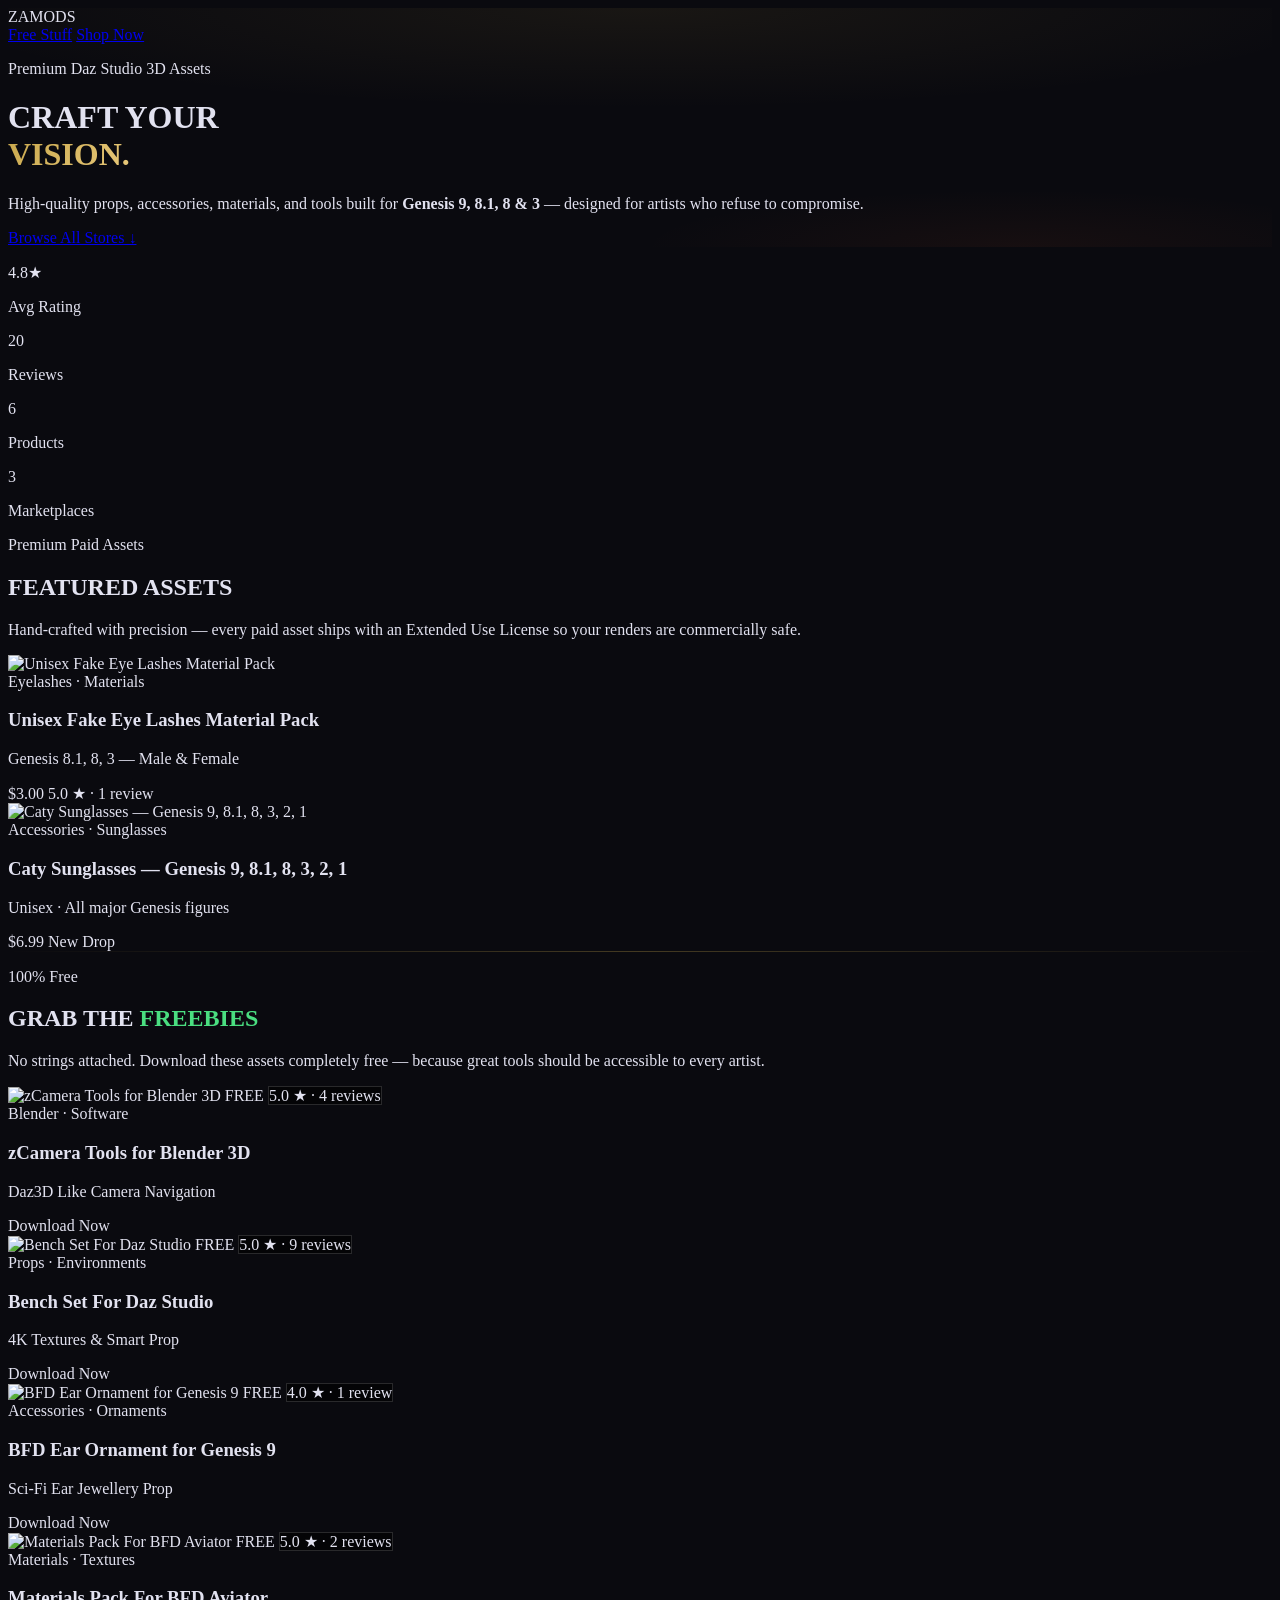
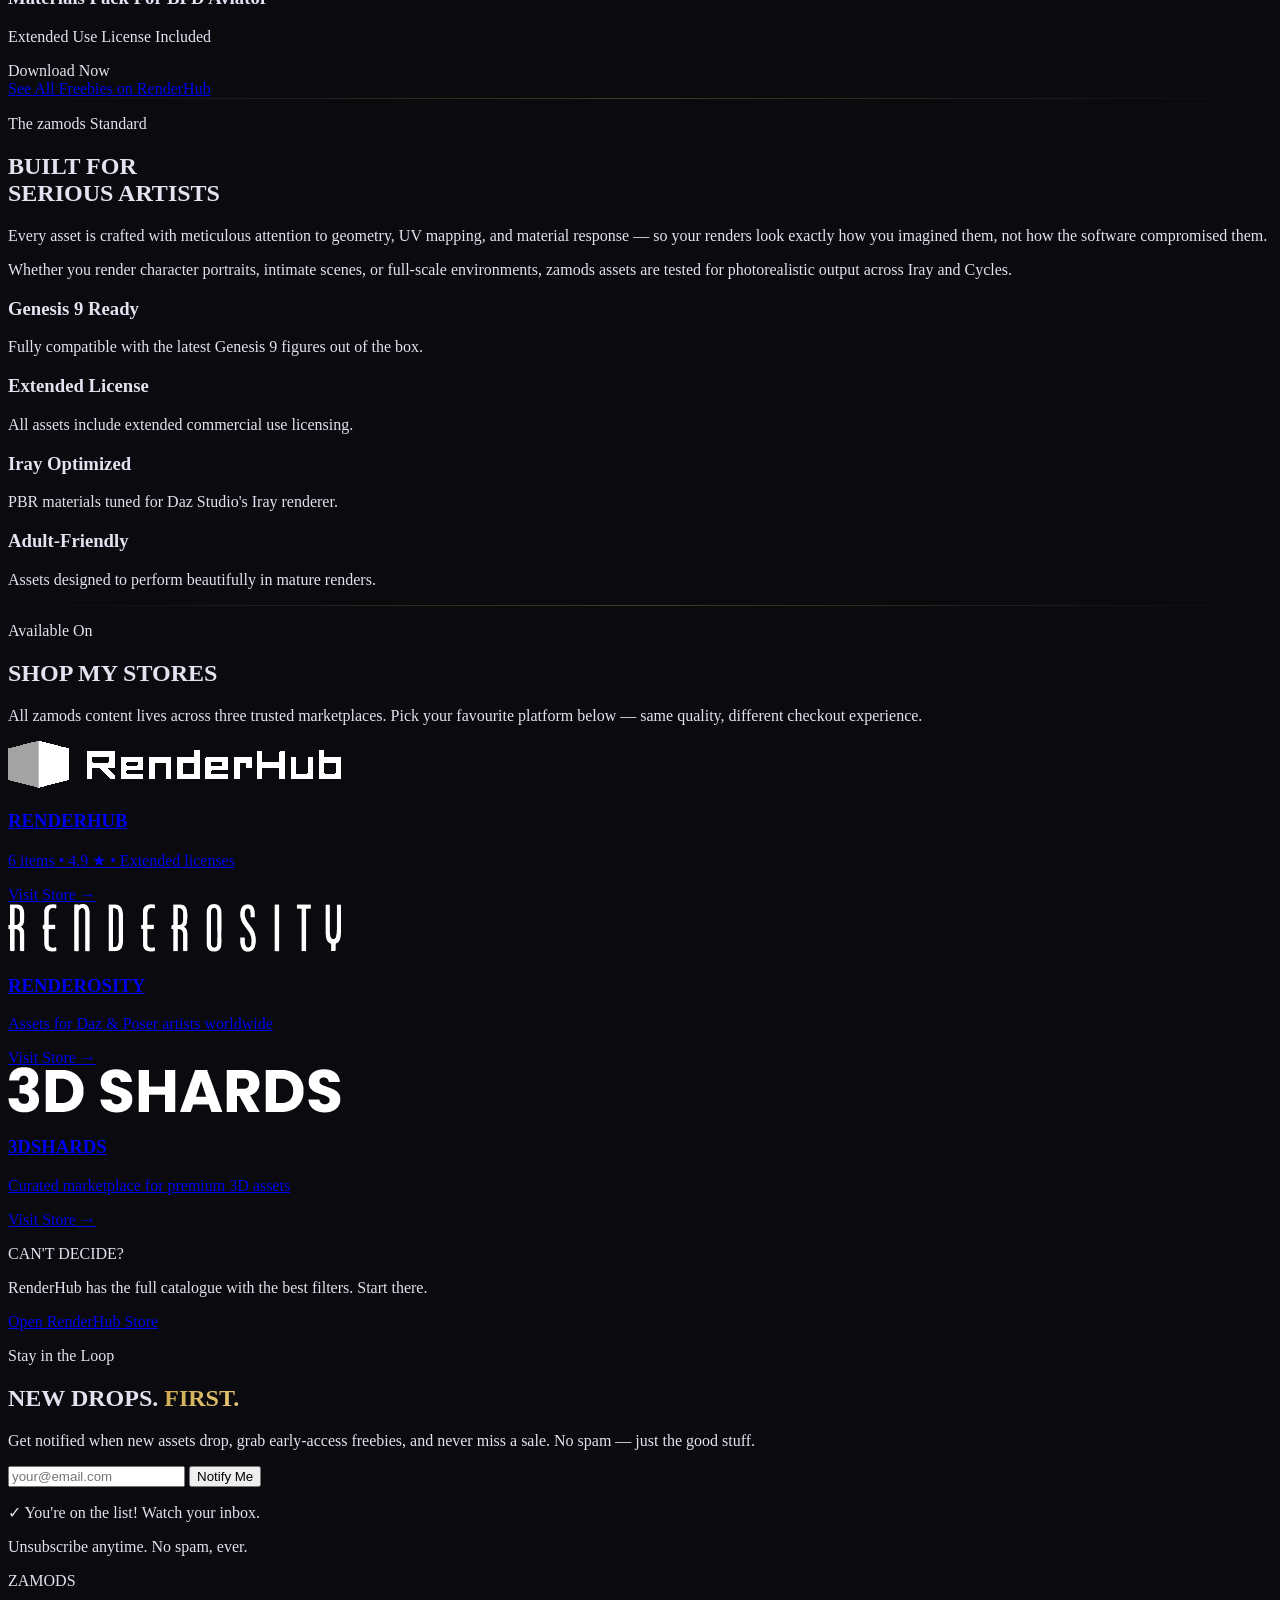
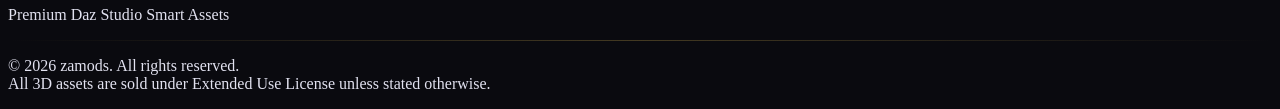
==== index.html @ 81802d7d "Update index.html" ====
<!DOCTYPE html>
<html lang="en">
<head>
  <meta charset="UTF-8" />
  <meta name="viewport" content="width=device-width, initial-scale=1.0" />

  <!-- SEO Meta -->
  <title>zamods – Premium Daz Studio 3D Content | Characters, Props & More</title>
  <meta name="description" content="zamods creates premium Daz Studio assets — eyelashes, sunglasses, props, materials, and Blender tools for Genesis 9, 8.1, 8, 3. Available on RenderHub, Renderosity & 3DShards." />
  <meta name="keywords" content="Daz Studio, Daz content, Genesis 9, Genesis 8, 3D assets, zamods, RenderHub, Renderosity, 3DShards, Daz props, Daz materials, Blender tools, adult 3D content" />
  <meta name="author" content="zamods" />
  <meta name="robots" content="index, follow" />
  <link rel="canonical" href="https://zamods.com/" />

  <!-- Open Graph -->
  <meta property="og:type" content="website" />
  <meta property="og:title" content="zamods – Premium Daz Studio 3D Content" />
  <meta property="og:description" content="High-quality Daz Studio assets for artists who demand more. Characters, accessories, materials & tools across Genesis 9, 8.1, 8, 3." />
  <meta property="og:image" content="https://cdn.renderhub.com/zamods/hero.jpg" />
  <meta property="og:url" content="https://zamods.com/" />

  <!-- Twitter Card -->
  <meta name="twitter:card" content="summary_large_image" />
  <meta name="twitter:title" content="zamods – Premium Daz Studio 3D Content" />
  <meta name="twitter:description" content="High-quality Daz Studio assets. Shop on RenderHub, Renderosity & 3DShards." />
  <meta name="twitter:image" content="https://cdn.renderhub.com/zamods/hero.jpg" />

  <!-- Structured Data -->
  <script type="application/ld+json">
  {
    "@context": "https://schema.org",
    "@type": "Store",
    "name": "zamods",
    "description": "Premium Daz Studio 3D content by zamods — props, accessories, materials and tools for Genesis figures.",
    "url": "https://zamods.com",
    "sameAs": [
      "https://www.renderhub.com/zamods"
    ],
    "offers": {
      "@type": "AggregateOffer",
      "priceCurrency": "USD",
      "offerCount": "6"
    }
  }
  </script>

  <!-- Tailwind CDN -->
  <script src="https://cdn.tailwindcss.com"></script>
  <script>
    tailwind.config = {
      theme: {
        extend: {
          colors: {
            obsidian: '#0a0a0f',
            charcoal: '#111118',
            panel: '#16161f',
            gold: '#c9a84c',
            'gold-light': '#e8c87a',
            ember: '#e05a2b',
            mist: '#b8bccc',
          },
          fontFamily: {
            display: ['Bebas Neue', 'sans-serif'],
            body: ['DM Sans', 'sans-serif'],
          },
          keyframes: {
            fadeUp: { '0%': { opacity: '0', transform: 'translateY(28px)' }, '100%': { opacity: '1', transform: 'translateY(0)' } },
            shimmer: { '0%,100%': { backgroundPosition: '0% 50%' }, '50%': { backgroundPosition: '100% 50%' } },
            pulse2: { '0%,100%': { opacity: '0.6' }, '50%': { opacity: '1' } },
          },
          animation: {
            fadeUp: 'fadeUp 0.8s ease forwards',
            shimmer: 'shimmer 4s ease infinite',
            pulse2: 'pulse2 3s ease infinite',
          },
        }
      }
    }
  </script>

  <style>
    * { box-sizing: border-box; }
    body { background-color: #0a0a0f; color: #e2e2f0; }

    .gold-gradient { background: linear-gradient(135deg, #c9a84c, #e8c87a, #c9a84c); background-size: 200% 200%; animation: shimmer 4s ease infinite; -webkit-background-clip: text; -webkit-text-fill-color: transparent; background-clip: text; }

    .card-glow { transition: box-shadow 0.3s ease, transform 0.3s ease; }
    .card-glow:hover { box-shadow: 0 0 32px rgba(201,168,76,0.25); transform: translateY(-4px); }

    .store-btn { position: relative; overflow: hidden; transition: all 0.3s ease; }
    .store-btn::before { content: ''; position: absolute; inset: 0; background: linear-gradient(135deg, rgba(201,168,76,0.15), transparent); opacity: 0; transition: opacity 0.3s; }
    .store-btn:hover::before { opacity: 1; }
    .store-btn:hover { border-color: #c9a84c; transform: translateY(-2px); }

    .hero-bg { background: radial-gradient(ellipse 80% 60% at 50% 0%, rgba(201,168,76,0.08) 0%, transparent 70%), radial-gradient(ellipse 50% 40% at 80% 100%, rgba(224,90,43,0.06) 0%, transparent 60%), #0a0a0f; }

    .noise { background-image: url("data:image/svg+xml,%3Csvg viewBox='0 0 256 256' xmlns='http://www.w3.org/2000/svg'%3E%3Cfilter id='noise'%3E%3CfeTurbulence type='fractalNoise' baseFrequency='0.9' numOctaves='4' stitchTiles='stitch'/%3E%3C/filter%3E%3Crect width='100%25' height='100%25' filter='url(%23noise)' opacity='0.04'/%3E%3C/svg%3E"); pointer-events: none; }

    .fade-1 { animation: fadeUp 0.8s 0.1s ease both; }
    .fade-2 { animation: fadeUp 0.8s 0.3s ease both; }
    .fade-3 { animation: fadeUp 0.8s 0.5s ease both; }
    .fade-4 { animation: fadeUp 0.8s 0.7s ease both; }

    .divider { height: 1px; background: linear-gradient(90deg, transparent, rgba(201,168,76,0.3), transparent); }
  </style>

  <!-- Fonts -->
  <link rel="preconnect" href="https://fonts.googleapis.com" />
  <link rel="preconnect" href="https://fonts.gstatic.com" crossorigin />
  <link href="https://fonts.googleapis.com/css2?family=Bebas+Neue&family=DM+Sans:wght@300;400;500;600&display=swap" rel="stylesheet" />


</head>
<body class="font-body antialiased">

  <!-- ══════════════════════════════════════
       HERO
  ══════════════════════════════════════ -->
  <header class="hero-bg relative min-h-screen flex flex-col">
    <!-- Noise overlay -->
    <div class="noise absolute inset-0 pointer-events-none"></div>

    <!-- Nav -->
    <nav class="relative z-10 flex flex-col items-center gap-3 px-6 md:px-12 py-5 min-[376px]:flex-row min-[376px]:justify-between min-[376px]:gap-0">
      <span class="font-display text-2xl tracking-[0.3em] text-white">ZA<span class="text-gold">MODS</span></span>
      <div class="flex items-center gap-3">
        <a href="#freebies" class="text-xs tracking-widest uppercase text-green-400 border border-green-500/30 px-4 py-2 rounded hover:border-green-400 transition text-center">Free Stuff</a>
        <a href="#stores" class="text-xs tracking-widest uppercase bg-gold text-obsidian font-semibold px-4 py-2 rounded hover:bg-gold-light transition shadow-lg shadow-gold/20 text-center">Shop Now</a>
      </div>
    </nav>

    <!-- Hero Content -->
    <div class="relative z-10 flex-1 flex flex-col items-center justify-center text-center px-6 py-20">
      <p class="fade-1 text-xs tracking-[0.4em] uppercase text-gold mb-4">Premium Daz Studio 3D Assets</p>
      <h1 class="fade-2 font-display text-6xl md:text-8xl lg:text-9xl tracking-wider leading-none text-white mb-4">
        CRAFT YOUR<br/><span class="gold-gradient">VISION.</span>
      </h1>
      <p class="fade-3 text-mist text-base md:text-lg max-w-xl mx-auto leading-relaxed mb-10">
        High-quality props, accessories, materials, and tools built for <strong class="text-white">Genesis 9, 8.1, 8 & 3</strong> — designed for artists who refuse to compromise.
      </p>
      <a href="#stores" class="fade-4 inline-block bg-gold text-obsidian font-semibold tracking-widest text-sm uppercase px-8 py-4 rounded hover:bg-gold-light transition shadow-lg shadow-gold/20">
        Browse All Stores ↓
      </a>
    </div>

    <!-- Scroll indicator -->
    <div class="relative z-10 pb-6 flex justify-center">
      <div class="animate-pulse2 w-px h-10 bg-gradient-to-b from-gold/60 to-transparent"></div>
    </div>
  </header>

  <!-- ══════════════════════════════════════
       STATS BAR
  ══════════════════════════════════════ -->
  <section class="bg-panel border-y border-white/5 py-6 px-6">
    <div class="max-w-4xl mx-auto grid grid-cols-2 md:grid-cols-4 gap-6 text-center">
      <div><p id="stat-rating" class="font-display text-3xl text-gold tracking-wider">—</p><p class="text-mist text-xs mt-1 tracking-widest uppercase">Avg Rating</p></div>
      <div><p id="stat-reviews" class="font-display text-3xl text-gold tracking-wider">—</p><p class="text-mist text-xs mt-1 tracking-widest uppercase">Reviews</p></div>
      <div><p id="stat-products" class="font-display text-3xl text-gold tracking-wider">—</p><p class="text-mist text-xs mt-1 tracking-widest uppercase">Products</p></div>
      <div><p class="font-display text-3xl text-gold tracking-wider">3</p><p class="text-mist text-xs mt-1 tracking-widest uppercase">Marketplaces</p></div>
    </div>
  </section>

  <!-- ══════════════════════════════════════
       PRODUCTS SHOWCASE
  ══════════════════════════════════════ -->
  <!-- PAID ASSETS -->
  <section class="py-20 px-6 md:px-12 max-w-6xl mx-auto">
    <p class="text-xs tracking-[0.4em] uppercase text-gold mb-2 text-center">Premium Paid Assets</p>
    <h2 class="font-display text-4xl md:text-5xl text-white tracking-wider text-center mb-4">FEATURED ASSETS</h2>
    <p class="text-mist text-sm text-center mb-12 max-w-lg mx-auto">Hand-crafted with precision — every paid asset ships with an Extended Use License so your renders are commercially safe.</p>

    <div id="paid-grid" class="grid sm:grid-cols-2 gap-6 max-w-3xl mx-auto"></div>
  </section>

  <div class="divider max-w-4xl mx-auto px-6"></div>

  <!-- ══════════════════════════════════════
       FREEBIES
  ══════════════════════════════════════ -->
  <section id="freebies" class="py-20 px-6 md:px-12 max-w-6xl mx-auto">
    <p class="text-xs tracking-[0.4em] uppercase text-green-400 mb-2 text-center">100% Free</p>
    <h2 class="font-display text-4xl md:text-5xl text-white tracking-wider text-center mb-4">GRAB THE <span style="color:#4ade80">FREEBIES</span></h2>
    <p class="text-mist text-sm text-center mb-12 max-w-lg mx-auto">No strings attached. Download these assets completely free — because great tools should be accessible to every artist.</p>

    <div id="freebies-grid" class="grid sm:grid-cols-2 lg:grid-cols-4 gap-5"></div>

    <!-- Freebie CTA -->
    <div class="mt-10 text-center">
      <a href="https://www.renderhub.com/zamods" target="_blank" rel="noopener" class="inline-flex items-center gap-2 border border-green-500/40 text-green-400 text-sm tracking-widest uppercase px-6 py-3 rounded-lg hover:bg-green-500/10 transition">
        See All Freebies on RenderHub
      </a>
    </div>
  </section>

  <!-- ══════════════════════════════════════
       STORE OVERLAY
  ══════════════════════════════════════ -->
  <div id="store-overlay" onclick="closeOverlay(event)" class="fixed inset-0 z-50 flex items-center justify-center p-4" style="display:none!important; background:rgba(10,10,15,0.85); backdrop-filter:blur(10px);">
    <div id="overlay-panel" onclick="event.stopPropagation()" class="relative w-full max-w-md rounded-2xl border border-white/10 bg-[#13131c] shadow-2xl overflow-hidden" style="box-shadow:0 0 60px rgba(201,168,76,0.1);">

      <!-- Top image strip -->
      <div class="relative h-36 bg-charcoal overflow-hidden">
        <img id="overlay-img" src="" alt="" class="w-full h-full object-cover opacity-70" />
        <div class="absolute inset-0" style="background:linear-gradient(to top, #13131c, transparent 60%)"></div>
        <!-- Close -->
        <button onclick="closeOverlay()" class="absolute top-3 right-3 w-8 h-8 rounded-full bg-black/50 text-white/70 hover:text-white hover:bg-black/80 transition flex items-center justify-center text-lg leading-none">&times;</button>
      </div>

      <!-- Content -->
      <div class="px-6 pb-6">
        <p id="overlay-tag" class="text-xs tracking-widest uppercase text-ember font-medium mt-1"></p>
        <h3 id="overlay-title" class="text-white font-display text-2xl tracking-wider mt-1 leading-tight"></h3>
        <p id="overlay-price" class="text-gold font-bold text-lg mt-1"></p>

        <div class="divider my-4"></div>

        <p class="text-mist text-xs tracking-widest uppercase mb-3">Available on</p>

        <!-- Store buttons injected here -->
        <div id="overlay-stores" class="flex flex-col gap-3"></div>
      </div> 
    </div>
  </div>

  <div class="divider max-w-4xl mx-auto px-6"></div>

  <!-- ══════════════════════════════════════
       WHY zamods
  ══════════════════════════════════════ -->
  <section class="py-20 px-6 md:px-12 max-w-5xl mx-auto">
    <div class="grid md:grid-cols-2 gap-12 items-center">
      <div>
        <p class="text-xs tracking-[0.4em] uppercase text-gold mb-2">The zamods Standard</p>
        <h2 class="font-display text-4xl md:text-5xl text-white tracking-wider leading-tight mb-6">BUILT FOR <br/>SERIOUS ARTISTS</h2>
        <p class="text-mist leading-relaxed mb-4">Every asset is crafted with meticulous attention to geometry, UV mapping, and material response — so your renders look exactly how you imagined them, not how the software compromised them.</p>
        <p class="text-mist leading-relaxed">Whether you render character portraits, intimate scenes, or full-scale environments, zamods assets are tested for photorealistic output across Iray and Cycles.</p>
      </div>
      <div class="grid grid-cols-2 gap-4">
        <div class="bg-charcoal border border-white/8 rounded-xl p-5">
          <h3 class="font-display text-xl md:text-2xl text-green-400/80 tracking-wider leading-tight mb-4">Genesis 9 Ready</h3>
          <p class="text-mist text-xs leading-relaxed">Fully compatible with the latest Genesis 9 figures out of the box.</p>
        </div>
        <div class="bg-charcoal border border-white/8 rounded-xl p-5">
          <h3 class="font-display text-xl md:text-2xl text-green-400/80 tracking-wider leading-tight mb-4">Extended License</h3>
          <p class="text-mist text-xs leading-relaxed">All assets include extended commercial use licensing.</p>
        </div>
        <div class="bg-charcoal border border-white/8 rounded-xl p-5">
          <h3 class="font-display text-xl md:text-2xl text-green-400/80 tracking-wider leading-tight mb-4">Iray Optimized</h3>
          <p class="text-mist text-xs leading-relaxed">PBR materials tuned for Daz Studio's Iray renderer.</p>
        </div>
        <div class="bg-charcoal border border-white/8 rounded-xl p-5">
          <h3 class="font-display text-xl md:text-2xl text-green-400/80 tracking-wider leading-tight mb-4">Adult-Friendly</h3>
          <p class="text-mist text-xs leading-relaxed">Assets designed to perform beautifully in mature renders.</p>
        </div>
      </div>
    </div>
  </section>

  <div class="divider max-w-4xl mx-auto px-6"></div>

  <!-- ══════════════════════════════════════
       STORES
  ══════════════════════════════════════ -->
  <section id="stores" class="py-20 px-6 md:px-12 max-w-4xl mx-auto">
    <p class="text-xs tracking-[0.4em] uppercase text-gold mb-2 text-center">Available On</p>
    <h2 class="font-display text-4xl md:text-5xl text-white tracking-wider text-center mb-4">SHOP MY STORES</h2>
    <p class="text-mist text-center text-sm mb-12 max-w-lg mx-auto">All zamods content lives across three trusted marketplaces. Pick your favourite platform below — same quality, different checkout experience.</p>

    <div class="grid sm:grid-cols-3 gap-5">

      <!-- RenderHub -->
      <a href="https://www.renderhub.com/zamods" target="_blank" rel="noopener" class="store-btn bg-panel border border-white/10 rounded-xl p-7 flex flex-col items-center text-center group">
        <div class="w-[100%] h-[100%] object-contain rounded-full bg-green-400/80 flex items-center justify-center mb-4 text-2xl group-hover:scale-110 transition">
          <img class="object-contain p-5" src="assets/rh.png"/>
        </div>
        <h3 class="font-display text-xl tracking-widest text-white mb-1">RENDERHUB</h3>
        <p class="text-mist text-xs leading-relaxed mb-4">6 items • 4.9 ★ • Extended licenses</p>
        <span class="text-gold text-xs tracking-widest uppercase border-b border-gold/30 pb-px">Visit Store →</span>
      </a>

      <!-- Renderosity -->
      <a href="https://www.renderosity.com/marketplace/vendors/zamods" target="_blank" rel="noopener" class="store-btn bg-panel border border-white/10 rounded-xl p-7 flex flex-col items-center text-center group">
        <div class="w-[100%] h-[100%] object-contain rounded-full bg-green-400/80 flex items-center justify-center mb-4 text-2xl group-hover:scale-110 transition">
          <img class="object-contain p-5" src="assets/ren.png"/>
        </div>
        <h3 class="font-display text-xl tracking-widest text-white mb-1">RENDEROSITY</h3>
        <p class="text-mist text-xs leading-relaxed mb-4">Assets for Daz & Poser artists worldwide</p>
        <span class="text-gold text-xs tracking-widest uppercase border-b border-gold/30 pb-px">Visit Store →</span>
      </a>

      <!-- 3DShards -->
      <a href="https://3dshards.com/store/stupendous/" target="_blank" rel="noopener" class="store-btn bg-panel border border-white/10 rounded-xl p-7 flex flex-col items-center text-center group">
        <div class="w-[100%] h-[100%] object-contain rounded-full bg-green-400/80 flex items-center justify-center mb-4 text-2xl group-hover:scale-110 transition">
          <img class="object-contain p-5" src="assets/3ds.png"/>
        </div>
        <h3 class="font-display text-xl tracking-widest text-white mb-1">3DSHARDS</h3>
        <p class="text-mist text-xs leading-relaxed mb-4">Curated marketplace for premium 3D assets</p>
        <span class="text-gold text-xs tracking-widest uppercase border-b border-gold/30 pb-px">Visit Store →</span>
      </a>

    </div>

    <!-- CTA Banner -->
    <div class="mt-10 rounded-xl border border-gold/20 bg-gradient-to-r from-gold/5 to-transparent p-8 text-center">
      <p class="font-display text-2xl md:text-3xl tracking-widest text-white mb-2">CAN'T DECIDE?</p>
      <p class="text-mist text-sm mb-5">RenderHub has the full catalogue with the best filters. Start there.</p>
      <a href="https://www.renderhub.com/zamods" target="_blank" rel="noopener" class="inline-block bg-gold text-obsidian font-semibold tracking-widest text-sm uppercase px-8 py-3 rounded hover:bg-gold-light transition shadow-lg shadow-gold/20">Open RenderHub Store</a>
    </div>
  </section>

  <!-- ══════════════════════════════════════
       NEWSLETTER
  ══════════════════════════════════════ -->
  <section class="py-20 px-6 md:px-12">
    <div class="max-w-2xl mx-auto text-center">
      <p class="text-xs tracking-[0.4em] uppercase text-gold mb-2">Stay in the Loop</p>
      <h2 class="font-display text-4xl md:text-5xl text-white tracking-wider mb-4">NEW DROPS. <span class="gold-gradient">FIRST.</span></h2>
      <p class="text-mist text-sm leading-relaxed mb-8 max-w-md mx-auto">Get notified when new assets drop, grab early-access freebies, and never miss a sale. No spam — just the good stuff.</p>

      <form id="newsletter-form" onsubmit="handleSubscribe(event)" class="flex flex-col sm:flex-row gap-3 justify-center">
        <input
          id="nl-email"
          type="email"
          required
          placeholder="your@email.com"
          class="flex-1 max-w-sm bg-panel border border-white/10 focus:border-gold outline-none text-white placeholder-mist/50 text-sm px-5 py-3 rounded-lg transition"
        />
        <button type="submit" class="bg-gold text-obsidian font-semibold tracking-widest text-sm uppercase px-7 py-3 rounded-lg hover:bg-gold-light transition shadow-lg shadow-gold/20 whitespace-nowrap">
          Notify Me
        </button>
      </form>

      <p id="nl-success" class="hidden mt-5 text-green-400 text-sm tracking-wide">✓ You're on the list! Watch your inbox.</p>
      <p class="text-mist/60 text-s mt-4">Unsubscribe anytime. No spam, ever.</p>
    </div>
  </section>

  <!-- ══════════════════════════════════════
       FOOTER
  ══════════════════════════════════════ -->
  <footer class="border-t border-white/5 py-10 px-6 text-center">
    <p class="font-display text-xl tracking-[0.4em] text-white mb-1">ZA<span class="text-gold">MODS</span></p>
    <p class="text-mist text-xs mb-4">Premium Daz Studio Smart Assets</p>
    <div class="divider max-w-xs mx-auto mb-4"></div>
    <p class="text-mist/70 text-xs">© 2026 zamods. All rights reserved.<br/>
    All 3D assets are sold under Extended Use License unless stated otherwise.</p>
  </footer>

  <script>

    // ══════════════════════════════════════════════════════════════════
    // PRODUCT CONFIG — edit here to toggle stores on/off & add links
    // ══════════════════════════════════════════════════════════════════
    const PRODUCTS = {

      // ── PAID ASSETS ────────────────────────────────────────────────
      // freebie: false  →  appears in "Featured Assets" (paid) section
      // freebie: true   →  appears in "Freebies" section

      'fake-lashes': {
        freebie:  false,
        title:    'Unisex Fake Eye Lashes Material Pack',
        subtitle: 'Genesis 8.1, 8, 3 — Male & Female',
        tag:      'Eyelashes · Materials',
        price:    '$3.00',
        img:      'https://cdn.renderhub.com/zamods/fake-lashes-material-pack-for-genesis-3-8-8-1/fake-lashes-material-pack-for-genesis-3-8-8-1.jpg',
        rating:   '5.0',
        reviews:  '1',
        stores: {
          renderhub:   { enabled: true,  url: 'https://www.renderhub.com/zamods/fake-lashes-material-pack-for-genesis-3-8-8-1' },
          renderosity: { enabled: false, url: '' }, // ← set enabled: true and add url when live
          shards3d:    { enabled: false, url: '' },
        }
      },

      'caty-sunglasses': {
        freebie:  false,
        title:    'Caty Sunglasses — Genesis 9, 8.1, 8, 3, 2, 1',
        subtitle: 'Unisex · All major Genesis figures',
        badge:    'New Drop',
        tag:      'Accessories · Sunglasses',
        price:    '$6.99',
        img:      'https://cdn.renderhub.com/zamods/caty-sunglasses-g9-8-8-1-3-2-1/caty-sunglasses-g9-8-8-1-3-2-1.jpg',
        rating:   '5.0',
        reviews:  '3',
        stores: {
          renderhub:   { enabled: true,  url: 'https://www.renderhub.com/zamods/caty-sunglasses-g9-8-8-1-3-2-1' },
          renderosity: { enabled: true, url: 'https://www.renderosity.com/marketplace/products/164254/caty-sunglasses-for-genesis-figures' },
          shards3d:    { enabled: true, url: 'https://3dshards.com/product/caty-sunglasses-for-genesis-9-8-8-1-3-2-1-unisex/' },
        }
      },

      // ── FREE ASSETS ────────────────────────────────────────────────

      'zcamera-tools': {
        freebie:  true,
        title:    'zCamera Tools for Blender 3D',
        subtitle: 'Daz3D Like Camera Navigation',
        tag:      'Blender · Software',
        price:    'FREE',
        img:      'https://cdn.renderhub.com/zamods/zcamera-tools-for-blender3d/zcamera-tools-for-blender3d.jpg',
        rating:   '5.0',
        reviews:  '4',
        stores: {
          renderhub:   { enabled: true,  url: 'https://www.renderhub.com/zamods/zcamera-tools-for-blender3d' },
          renderosity: { enabled: true, url: 'https://www.renderosity.com/freestuff/items/99380/zcamera-tools-for-blender3d' },
          shards3d:    { enabled: true, url: 'https://3dshards.com/product/zcamera-tools-for-blender3d/' },
        }
      },

      'bench-set': {
        freebie:  true,
        title:    'Bench Set For Daz Studio',
        subtitle: '4K Textures & Smart Prop',
        tag:      'Props · Environments',
        price:    'FREE',
        img:      'https://cdn.renderhub.com/zamods/bench-set/bench-set.jpg',
        rating:   '5.0',
        reviews:  '9',
        stores: {
          renderhub:   { enabled: true,  url: 'https://www.renderhub.com/zamods/bench-set' },
          renderosity: { enabled: true, url: 'https://www.renderosity.com/freestuff/items/97679/bench-set-for-daz-studio' },
          shards3d:    { enabled: true, url: 'https://3dshards.com/product/bench-set-for-daz-studio/' },
        }
      },

      'bfd-ear-ornament': {
        freebie:  true,
        title:    'BFD Ear Ornament for Genesis 9',
        subtitle: 'Sci-Fi Ear Jewellery Prop',
        tag:      'Accessories · Ornaments',
        price:    'FREE',
        img:      'https://cdn.renderhub.com/zamods/bfd-ear-ornament/bfd-ear-ornament.jpg',
        rating:   '4.0',
        reviews:  '1',
        stores: {
          renderhub:   { enabled: true,  url: 'https://www.renderhub.com/zamods/bfd-ear-ornament' },
          renderosity: { enabled: true, url: 'https://www.renderosity.com/freestuff/items/97612/bfd-ear-ornament-for-genesis-9' },
          shards3d:    { enabled: false, url: '' },
        }
      },

      'bfd-aviator-materials': {
        freebie:  true,
        title:    'Materials Pack For BFD Aviator',
        subtitle: 'Extended Use License Included',
        tag:      'Materials · Textures',
        price:    'FREE',
        img:      'https://cdn.renderhub.com/zamods/materials-pack-for-bfd-aviator/materials-pack-for-bfd-aviator.jpg',
        rating:   '5.0',
        reviews:  '2',
        stores: {
          renderhub:   { enabled: true,  url: 'https://www.renderhub.com/zamods/materials-pack-for-bfd-aviator' },
          renderosity: { enabled: false, url: '' },
          shards3d:    { enabled: false, url: '' },
        }
      },

    };


    // ── Card renderers ──────────────────────────────────────────────

    function renderPaidCard(id, p) {
      const el = document.createElement('div');
      el.onclick = () => openOverlay(id);
      el.className = 'card-glow bg-panel border border-white/10 rounded-xl overflow-hidden group block cursor-pointer';
      el.innerHTML = `
        <div class="aspect-square bg-charcoal overflow-hidden">
          <img src="${p.img}" alt="${p.title}" class="w-full h-full object-cover group-hover:scale-105 transition duration-500" loading="lazy" />
        </div>
        <div class="p-5">
          <span class="text-xs tracking-widest uppercase text-ember font-medium">${p.tag}</span>
          <h3 class="text-white font-semibold mt-2 leading-snug">${p.title}</h3>
          <p class="text-mist text-sm mt-1">${p.subtitle || ''}</p>
          <div class="flex items-center justify-between mt-4">
            <span class="text-gold font-bold text-lg">${p.price}</span>
            ${p.badge
              ? `<span class="text-sm border border-gold/40 text-gold px-3 py-1 rounded-full">${p.badge}</span>`
              : `<span class="text-sm border border-gold/40 text-gold px-3 py-1 rounded-full">${p.rating} ★ · ${p.reviews} review${p.reviews == 1 ? '' : 's'}</span>`
            }
          </div>
        </div>`;
      return el;
    }

    function renderFreebieCard(id, p) {
      const el = document.createElement('div');
      el.onclick = () => openOverlay(id);
      el.className = 'freebie-card group flex flex-col rounded-xl overflow-hidden border border-green-500/20 bg-[#0e1a12] hover:border-green-400/50 transition duration-300 hover:-translate-y-1 cursor-pointer';
      el.innerHTML = `
        <div class="aspect-square bg-charcoal overflow-hidden relative">
          <img src="${p.img}" alt="${p.title}" class="w-full h-full object-cover group-hover:scale-105 transition duration-500" loading="lazy" />
          <span class="absolute top-2 left-2 bg-green-500 text-black text-xs font-bold px-2 py-0.5 rounded">FREE</span>
          <span class="absolute bottom-2 right-2 text-xs text-white font-semibold px-2 py-0.5 rounded-full" style="background:rgba(0,0,0,0.6);backdrop-filter:blur(4px);border:1px solid rgba(255,255,255,0.15)">
            ${p.badge || `${p.rating} ★ · ${p.reviews} review${p.reviews == 1 ? '' : 's'}`}
          </span>
        </div>
        <div class="p-4 flex flex-col flex-1">
          <span class="text-xs tracking-widest uppercase text-green-400/80 font-medium">${p.tag}</span>
          <h3 class="text-white font-semibold mt-1 text-sm leading-snug">${p.title}</h3>
          <p class="text-mist text-xs mt-1">${p.subtitle || ''}</p>
          <div class="mt-auto pt-4">
            <span class="block w-full text-center bg-green-500/15 border border-green-500/40 text-green-400 text-xs font-semibold tracking-widest uppercase py-2 rounded-lg group-hover:bg-green-500/25 transition">Download Now</span>
          </div>
        </div>`;
      return el;
    }

    // ── Populate grids from PRODUCTS ────────────────────────────────
    (function populateGrids() {
      const paidGrid     = document.getElementById('paid-grid');
      const freebiesGrid = document.getElementById('freebies-grid');

      Object.entries(PRODUCTS).forEach(([id, p]) => {
        if (p.freebie) {
          freebiesGrid.appendChild(renderFreebieCard(id, p));
        } else {
          paidGrid.appendChild(renderPaidCard(id, p));
        }
      });

      // ── Calculate stats ─────────────────────────────────────────
      const all = Object.values(PRODUCTS);
      const totalProducts = all.length;
      const totalReviews  = all.reduce((sum, p) => sum + Number(p.reviews), 0);
      const avgRating     = (all.reduce((sum, p) => sum + Number(p.rating), 0) / totalProducts).toFixed(1);

      document.getElementById('stat-rating').textContent   = avgRating + '★';
      document.getElementById('stat-reviews').textContent  = totalReviews;
      document.getElementById('stat-products').textContent = totalProducts;
    })();
    // ══════════════════════════════════════════════════════════════════


    // Store display metadata
    const STORES = {
      renderhub:   { name: 'RenderHub',   icon: 'assets/rh.png', color: '#c9a84c',  desc: 'Main store · Extended licenses' },
      renderosity: { name: 'Renderosity', icon: 'assets/ren.png', color: '#e07c4c',  desc: 'Daz & Poser community' },
      shards3d:    { name: '3DShards',    icon: 'assets/3ds.png', color: '#6ec0e0',  desc: 'Curated 3D marketplace' },
    };


    // ── Overlay open/close ──────────────────────────────────────────
    function openOverlay(productId) {
      const p = PRODUCTS[productId];
      if (!p) return;

      document.getElementById('overlay-img').src   = p.img;
      document.getElementById('overlay-img').alt   = p.title;
      document.getElementById('overlay-tag').textContent   = p.tag;
      document.getElementById('overlay-title').textContent = p.title;

      const priceEl = document.getElementById('overlay-price');
      priceEl.textContent = p.price;
      priceEl.style.color = p.price === 'FREE' ? '#4ade80' : '#c9a84c';

      // Build store buttons
      const container = document.getElementById('overlay-stores');
      container.innerHTML = '';

      Object.entries(p.stores).forEach(([key, store]) => {
        const meta = STORES[key];
        const btn  = document.createElement(store.enabled ? 'a' : 'div');

        if (store.enabled) {
          btn.href   = store.url;
          btn.target = '_blank';
          btn.rel    = 'noopener';
        }

        btn.style.cssText = `
          display:flex; align-items:center; gap:12px;
          padding:12px 16px; border-radius:10px;
          border: 1px solid ${store.enabled ? meta.color + '55' : 'rgba(255,255,255,0.07)'};
          background: ${store.enabled ? meta.color + '12' : 'rgba(255,255,255,0.03)'};
          cursor: ${store.enabled ? 'pointer' : 'default'};
          text-decoration:none; transition: all 0.2s ease;
          opacity: ${store.enabled ? '1' : '0.45'};
        `;

        if (store.enabled) {
          btn.onmouseover = () => { btn.style.background = meta.color + '22'; btn.style.borderColor = meta.color + '99'; };
          btn.onmouseout  = () => { btn.style.background = meta.color + '12'; btn.style.borderColor = meta.color + '55'; };
        }

        btn.innerHTML = `
          <span class="flex flex-col w-[40%] pr-4"><img src="${meta.icon}"></span>
          <div style="flex:1">
            <p style="color:${store.enabled ? '#fff' : '#666'};font-weight:600;font-size:.875rem;letter-spacing:.05em">${meta.name}</p>
            <p style="color:${store.enabled ? '#b8bccc' : '#555'};font-size:.7rem;margin-top:1px">${meta.desc}</p>
          </div>
          ${store.enabled
            ? `<span style="font-size:.7rem;letter-spacing:.1em;text-transform:uppercase;color:${meta.color};font-weight:600">${p.price === 'FREE' ? 'Download' : 'Buy'}</span>`
            : `<span style="font-size:.65rem;letter-spacing:.08em;text-transform:uppercase;color:#555;border:1px solid #333;padding:2px 8px;border-radius:4px">Soon</span>`
          }
        `;

        container.appendChild(btn);
      });

      const overlay = document.getElementById('store-overlay');
      overlay.style.cssText = 'display:flex!important';
      document.body.style.overflow = 'hidden';

      // Animate panel in
      const panel = document.getElementById('overlay-panel');
      panel.style.cssText = 'opacity:0;transform:scale(0.93) translateY(12px);transition:opacity 0.25s ease,transform 0.25s ease';
      requestAnimationFrame(() => requestAnimationFrame(() => {
        panel.style.opacity   = '1';
        panel.style.transform = 'scale(1) translateY(0)';
      }));
    }

    function closeOverlay(e) {
      if (e && e.target !== document.getElementById('store-overlay')) return;
      const overlay = document.getElementById('store-overlay');
      const panel   = document.getElementById('overlay-panel');
      panel.style.opacity   = '0';
      panel.style.transform = 'scale(0.93) translateY(12px)';
      setTimeout(() => {
        overlay.style.cssText = 'display:none!important';
        document.body.style.overflow = '';
      }, 220);
    }

    // Close on Escape key
    document.addEventListener('keydown', e => { if (e.key === 'Escape') closeOverlay({}); });


    // ── Newsletter ──────────────────────────────────────────────────
    function handleSubscribe(e) {
      e.preventDefault();
      document.getElementById('newsletter-form').style.display = 'none';
      document.getElementById('nl-success').classList.remove('hidden');
    }

    // ── Scroll fade-in ──────────────────────────────────────────────
    const observer = new IntersectionObserver((entries) => {
      entries.forEach(el => {
        if (el.isIntersecting) {
          el.target.style.opacity   = '1';
          el.target.style.transform = 'translateY(0)';
        }
      });
    }, { threshold: 0.1 });

    document.querySelectorAll('.card-glow, .store-btn, .freebie-card').forEach(el => {
      el.style.opacity    = '0';
      el.style.transform  = 'translateY(20px)';
      el.style.transition = 'opacity 0.6s ease, transform 0.6s ease, box-shadow 0.3s ease';
      observer.observe(el);
    });
  </script>

</body>
</html>
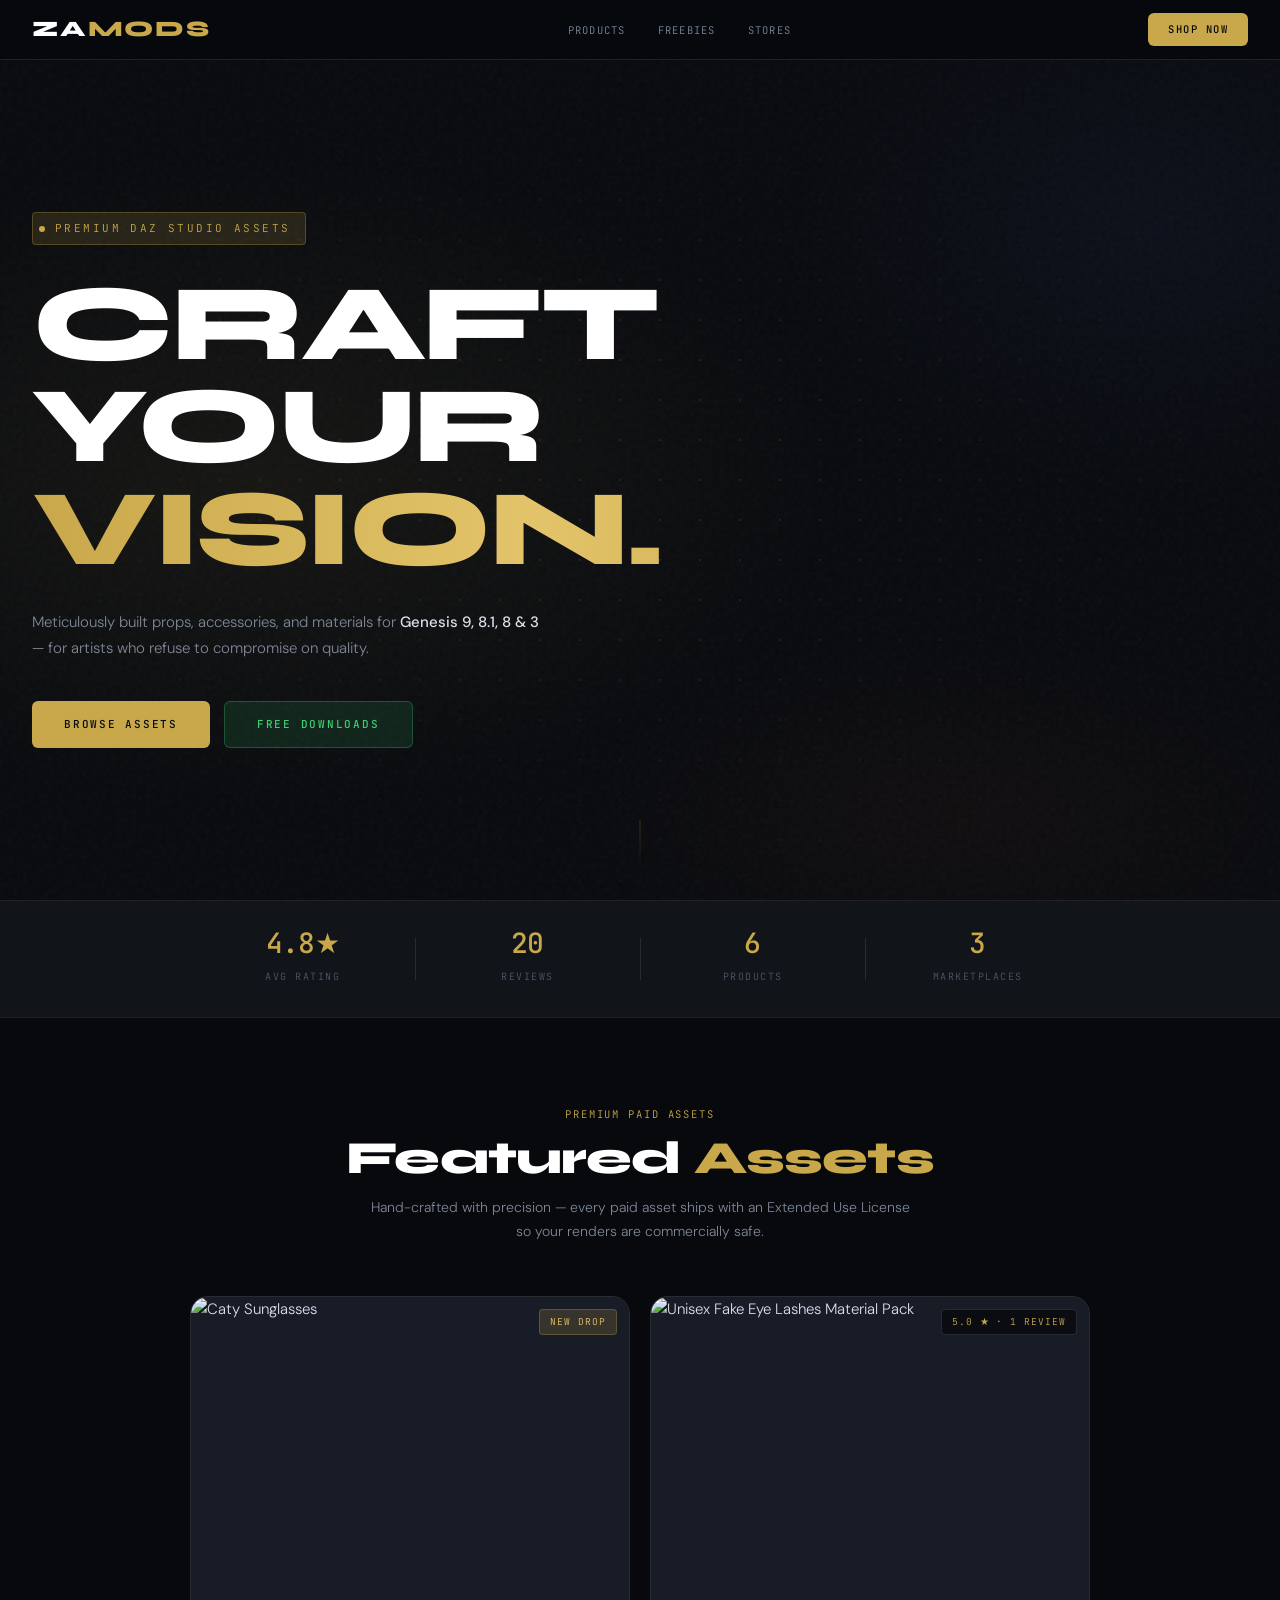
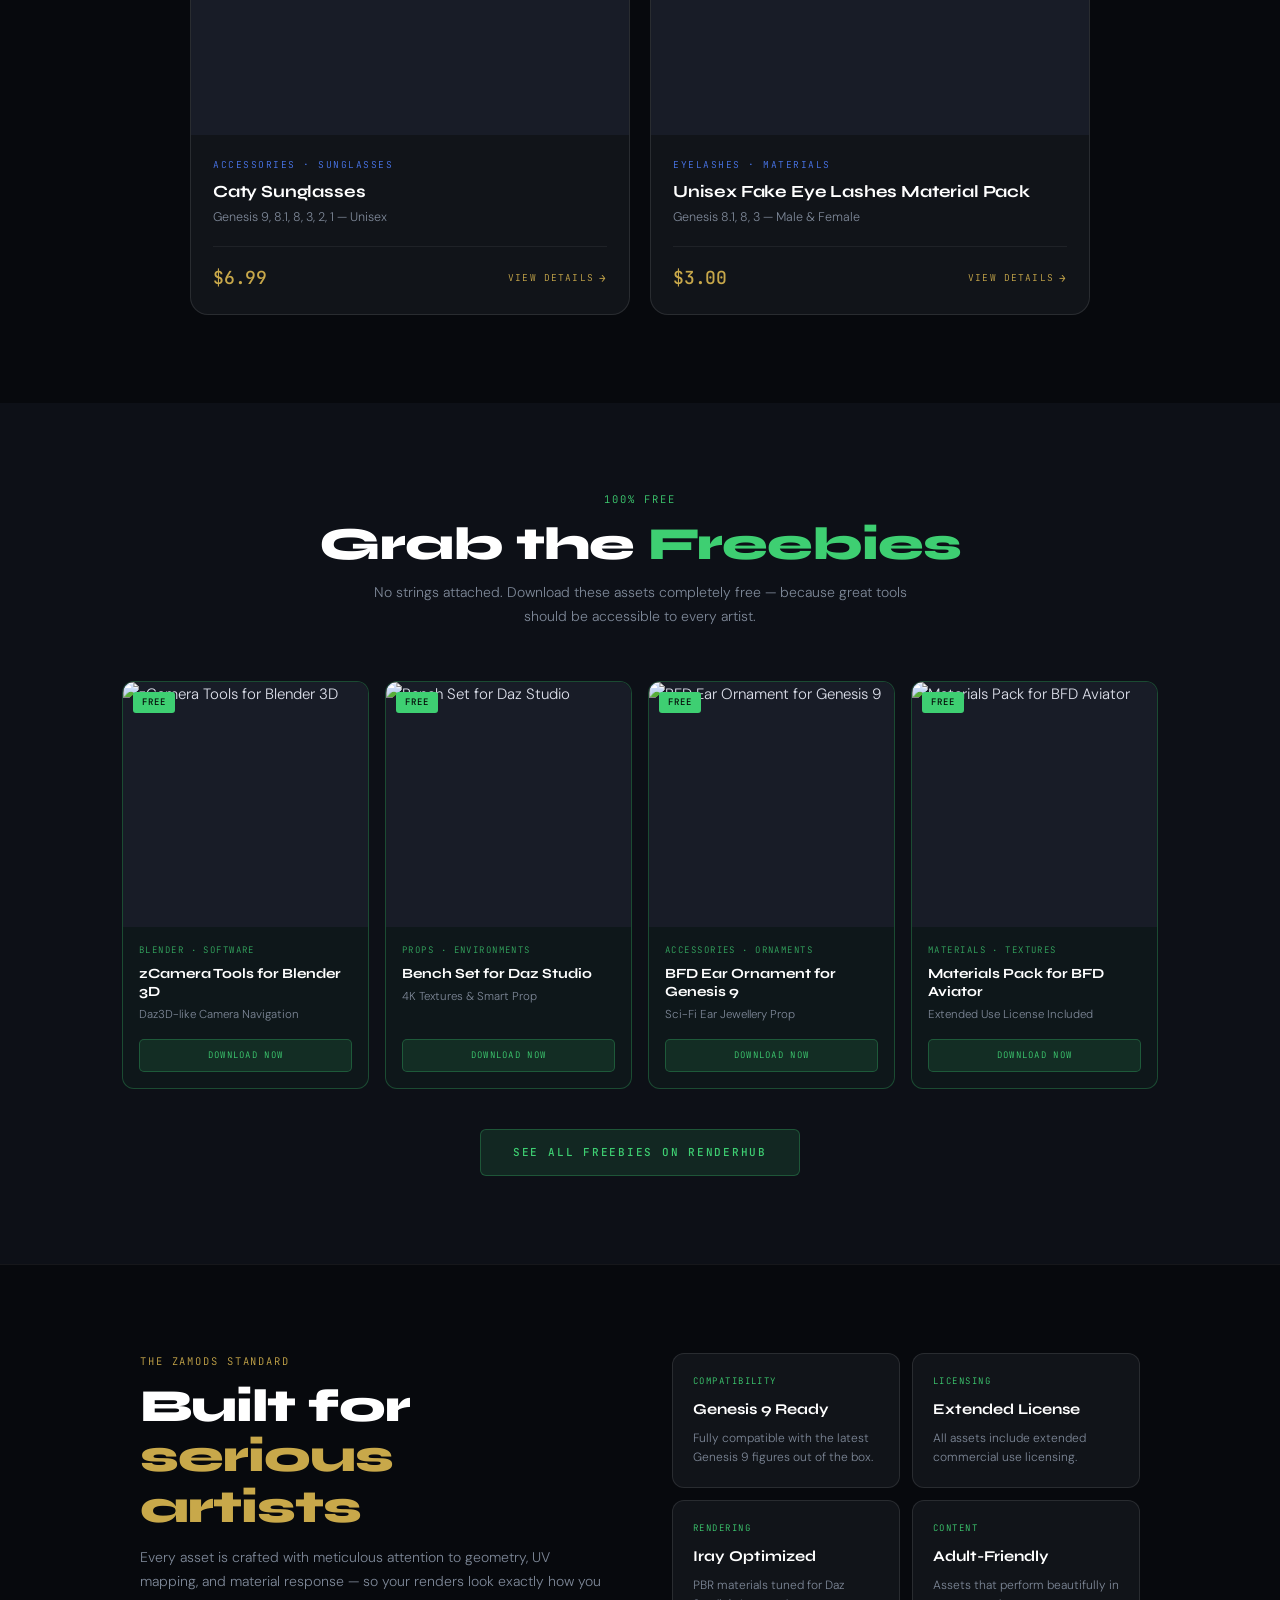
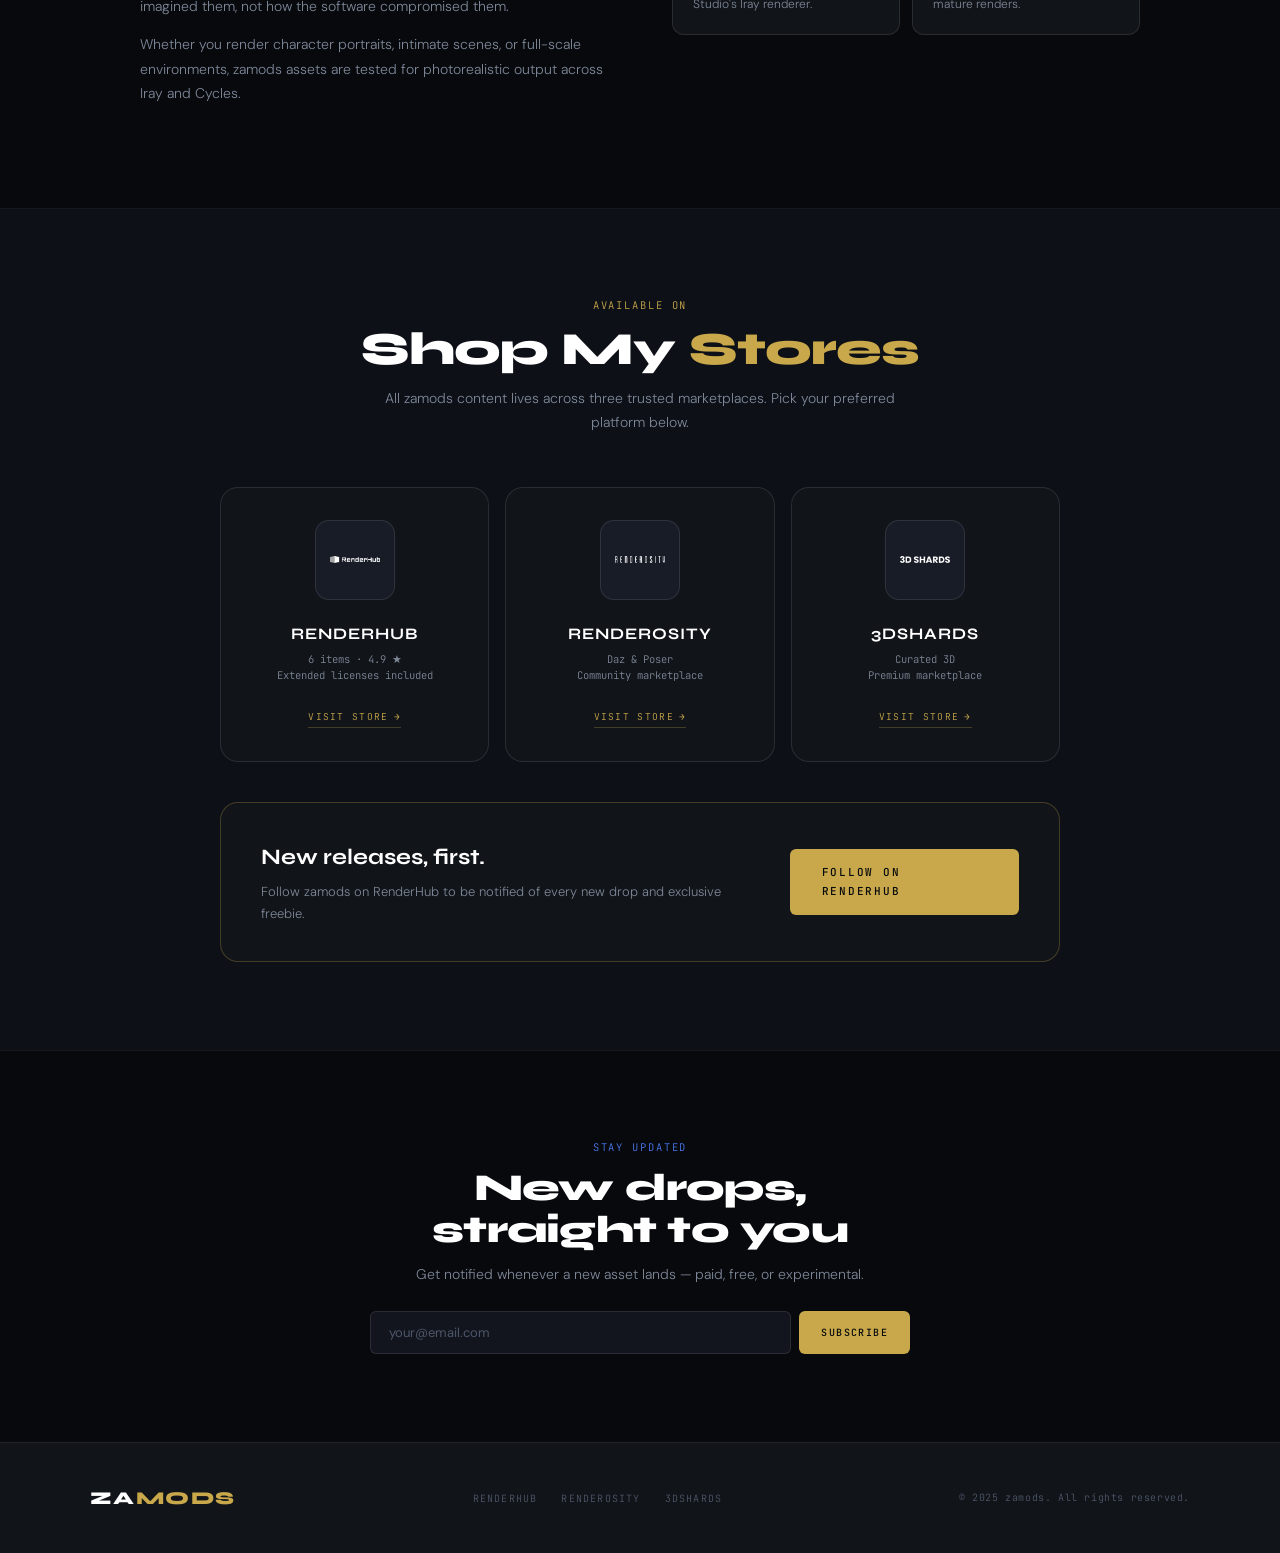
==== commit 4f2d7b40: "Design revamp" ====
--- a/index.html
+++ b/index.html
@@ -3,656 +3,2107 @@
 <head>
   <meta charset="UTF-8" />
   <meta name="viewport" content="width=device-width, initial-scale=1.0" />
-
-  <!-- SEO Meta -->
-  <title>zamods – Premium Daz Studio 3D Content | Characters, Props & More</title>
+  <title>zamods – Premium Daz Studio 3D Content</title>
   <meta name="description" content="zamods creates premium Daz Studio assets — eyelashes, sunglasses, props, materials, and Blender tools for Genesis 9, 8.1, 8, 3. Available on RenderHub, Renderosity & 3DShards." />
-  <meta name="keywords" content="Daz Studio, Daz content, Genesis 9, Genesis 8, 3D assets, zamods, RenderHub, Renderosity, 3DShards, Daz props, Daz materials, Blender tools, adult 3D content" />
+  <meta name="keywords" content="Daz Studio, Daz content, Genesis 9, Genesis 8, 3D assets, zamods, RenderHub, Renderosity, 3DShards" />
   <meta name="author" content="zamods" />
   <meta name="robots" content="index, follow" />
   <link rel="canonical" href="https://zamods.com/" />
-
-  <!-- Open Graph -->
   <meta property="og:type" content="website" />
   <meta property="og:title" content="zamods – Premium Daz Studio 3D Content" />
-  <meta property="og:description" content="High-quality Daz Studio assets for artists who demand more. Characters, accessories, materials & tools across Genesis 9, 8.1, 8, 3." />
-  <meta property="og:image" content="https://cdn.renderhub.com/zamods/hero.jpg" />
+  <meta property="og:description" content="High-quality Daz Studio assets for artists who demand more." />
   <meta property="og:url" content="https://zamods.com/" />
-
-  <!-- Twitter Card -->
   <meta name="twitter:card" content="summary_large_image" />
-  <meta name="twitter:title" content="zamods – Premium Daz Studio 3D Content" />
-  <meta name="twitter:description" content="High-quality Daz Studio assets. Shop on RenderHub, Renderosity & 3DShards." />
-  <meta name="twitter:image" content="https://cdn.renderhub.com/zamods/hero.jpg" />
-
-  <!-- Structured Data -->
+
   <script type="application/ld+json">
-  {
-    "@context": "https://schema.org",
-    "@type": "Store",
-    "name": "zamods",
-    "description": "Premium Daz Studio 3D content by zamods — props, accessories, materials and tools for Genesis figures.",
-    "url": "https://zamods.com",
-    "sameAs": [
-      "https://www.renderhub.com/zamods"
-    ],
-    "offers": {
-      "@type": "AggregateOffer",
-      "priceCurrency": "USD",
-      "offerCount": "6"
-    }
-  }
+  {"@context":"https://schema.org","@type":"Store","name":"zamods","url":"https://zamods.com","sameAs":["https://www.renderhub.com/zamods"]}
   </script>
 
-  <!-- Tailwind CDN -->
-  <script src="https://cdn.tailwindcss.com"></script>
-  <script>
-    tailwind.config = {
-      theme: {
-        extend: {
-          colors: {
-            obsidian: '#0a0a0f',
-            charcoal: '#111118',
-            panel: '#16161f',
-            gold: '#c9a84c',
-            'gold-light': '#e8c87a',
-            ember: '#e05a2b',
-            mist: '#b8bccc',
-          },
-          fontFamily: {
-            display: ['Bebas Neue', 'sans-serif'],
-            body: ['DM Sans', 'sans-serif'],
-          },
-          keyframes: {
-            fadeUp: { '0%': { opacity: '0', transform: 'translateY(28px)' }, '100%': { opacity: '1', transform: 'translateY(0)' } },
-            shimmer: { '0%,100%': { backgroundPosition: '0% 50%' }, '50%': { backgroundPosition: '100% 50%' } },
-            pulse2: { '0%,100%': { opacity: '0.6' }, '50%': { opacity: '1' } },
-          },
-          animation: {
-            fadeUp: 'fadeUp 0.8s ease forwards',
-            shimmer: 'shimmer 4s ease infinite',
-            pulse2: 'pulse2 3s ease infinite',
-          },
-        }
-      }
-    }
-  </script>
-
-  <style>
-    * { box-sizing: border-box; }
-    body { background-color: #0a0a0f; color: #e2e2f0; }
-
-    .gold-gradient { background: linear-gradient(135deg, #c9a84c, #e8c87a, #c9a84c); background-size: 200% 200%; animation: shimmer 4s ease infinite; -webkit-background-clip: text; -webkit-text-fill-color: transparent; background-clip: text; }
-
-    .card-glow { transition: box-shadow 0.3s ease, transform 0.3s ease; }
-    .card-glow:hover { box-shadow: 0 0 32px rgba(201,168,76,0.25); transform: translateY(-4px); }
-
-    .store-btn { position: relative; overflow: hidden; transition: all 0.3s ease; }
-    .store-btn::before { content: ''; position: absolute; inset: 0; background: linear-gradient(135deg, rgba(201,168,76,0.15), transparent); opacity: 0; transition: opacity 0.3s; }
-    .store-btn:hover::before { opacity: 1; }
-    .store-btn:hover { border-color: #c9a84c; transform: translateY(-2px); }
-
-    .hero-bg { background: radial-gradient(ellipse 80% 60% at 50% 0%, rgba(201,168,76,0.08) 0%, transparent 70%), radial-gradient(ellipse 50% 40% at 80% 100%, rgba(224,90,43,0.06) 0%, transparent 60%), #0a0a0f; }
-
-    .noise { background-image: url("data:image/svg+xml,%3Csvg viewBox='0 0 256 256' xmlns='http://www.w3.org/2000/svg'%3E%3Cfilter id='noise'%3E%3CfeTurbulence type='fractalNoise' baseFrequency='0.9' numOctaves='4' stitchTiles='stitch'/%3E%3C/filter%3E%3Crect width='100%25' height='100%25' filter='url(%23noise)' opacity='0.04'/%3E%3C/svg%3E"); pointer-events: none; }
-
-    .fade-1 { animation: fadeUp 0.8s 0.1s ease both; }
-    .fade-2 { animation: fadeUp 0.8s 0.3s ease both; }
-    .fade-3 { animation: fadeUp 0.8s 0.5s ease both; }
-    .fade-4 { animation: fadeUp 0.8s 0.7s ease both; }
-
-    .divider { height: 1px; background: linear-gradient(90deg, transparent, rgba(201,168,76,0.3), transparent); }
-  </style>
-
-  <!-- Fonts -->
   <link rel="preconnect" href="https://fonts.googleapis.com" />
   <link rel="preconnect" href="https://fonts.gstatic.com" crossorigin />
-  <link href="https://fonts.googleapis.com/css2?family=Bebas+Neue&family=DM+Sans:wght@300;400;500;600&display=swap" rel="stylesheet" />
-
-
+  <link href="https://fonts.googleapis.com/css2?family=Syne:wght@700;800&family=JetBrains+Mono:wght@400;500&family=DM+Sans:ital,wght@0,300;0,400;0,500;0,600;1,300&display=swap" rel="stylesheet" />
+
+  <style>
+/* ━━━━━━━━━━━━━━━━━━━━━━━━━━━━━━━━━━━━━━━━━
+   CUSTOM PROPERTIES
+━━━━━━━━━━━━━━━━━━━━━━━━━━━━━━━━━━━━━━━━━ */
+:root {
+  --bg:          #07090d;
+  --bg2:         #0d1017;
+  --bg3:         #12151e;
+  --bg4:         #181c27;
+  --bg5:         #1e2332;
+  --panel:       #111419;
+  --border:      rgba(255,255,255,0.06);
+  --border2:     rgba(255,255,255,0.10);
+  --border3:     rgba(255,255,255,0.16);
+  --text:        #dde0eb;
+  --muted:       #7e8898;
+  --dim:         #4d5668;
+  --gold:        #c8a84a;
+  --gold-light:  #e4c46a;
+  --gold-dim:    rgba(200,168,74,0.15);
+  --gold-border: rgba(200,168,74,0.28);
+  --accent:      #4a78f0;
+  --accent-dim:  rgba(74,120,240,0.12);
+  --accent-brd:  rgba(74,120,240,0.28);
+  --green:       #3ecf72;
+  --green-dim:   rgba(62,207,114,0.12);
+  --green-brd:   rgba(62,207,114,0.28);
+  --ember:       #e05a2b;
+
+  --font-display: 'Syne', sans-serif;
+  --font-mono:    'JetBrains Mono', monospace;
+  --font-body:    'DM Sans', sans-serif;
+
+  --radius:      12px;
+  --radius-lg:   18px;
+  --transition:  0.24s ease;
+}
+
+/* ━━━━━━━━━━━━━━━━━━━━━━━━━━━━━━━━━━━━━━━━━
+   RESET & BASE
+━━━━━━━━━━━━━━━━━━━━━━━━━━━━━━━━━━━━━━━━━ */
+*, *::before, *::after { box-sizing: border-box; margin: 0; padding: 0; }
+html { scroll-behavior: smooth; }
+body {
+  background: var(--bg);
+  color: var(--text);
+  font-family: var(--font-body);
+  font-weight: 300;
+  font-size: 15px;
+  line-height: 1.7;
+  -webkit-font-smoothing: antialiased;
+  overflow-x: hidden;
+}
+img { display: block; max-width: 100%; }
+a { text-decoration: none; color: inherit; }
+button { font-family: inherit; cursor: pointer; border: none; background: none; }
+
+/* ━━━━━━━━━━━━━━━━━━━━━━━━━━━━━━━━━━━━━━━━━
+   ANIMATIONS
+━━━━━━━━━━━━━━━━━━━━━━━━━━━━━━━━━━━━━━━━━ */
+@keyframes fadeUp {
+  from { opacity: 0; transform: translateY(24px); }
+  to   { opacity: 1; transform: translateY(0);     }
+}
+@keyframes pulseGlow {
+  0%, 100% { opacity: 0.5; transform: scaleY(1);   }
+  50%       { opacity: 1;   transform: scaleY(1.15); }
+}
+@keyframes shimmerText {
+  0%   { background-position: 0%   }
+  100% { background-position: 200% }
+}
+@keyframes overlayIn {
+  from { opacity: 0; }
+  to   { opacity: 1; }
+}
+@keyframes panelIn {
+  from { opacity: 0; transform: translateY(28px) scale(0.97); }
+  to   { opacity: 1; transform: translateY(0)    scale(1);    }
+}
+
+.anim-fade-1 { animation: fadeUp 0.7s 0.05s both; }
+.anim-fade-2 { animation: fadeUp 0.7s 0.20s both; }
+.anim-fade-3 { animation: fadeUp 0.7s 0.35s both; }
+.anim-fade-4 { animation: fadeUp 0.7s 0.50s both; }
+.anim-fade-5 { animation: fadeUp 0.7s 0.65s both; }
+
+/* Scroll-reveal applied by JS */
+.reveal {
+  opacity: 0;
+  transform: translateY(20px);
+  transition: opacity 0.6s ease, transform 0.6s ease;
+}
+.reveal.visible {
+  opacity: 1;
+  transform: translateY(0);
+}
+
+/* ━━━━━━━━━━━━━━━━━━━━━━━━━━━━━━━━━━━━━━━━━
+   NOISE TEXTURE OVERLAY
+━━━━━━━━━━━━━━━━━━━━━━━━━━━━━━━━━━━━━━━━━ */
+.noise-overlay {
+  position: absolute;
+  inset: 0;
+  pointer-events: none;
+  background-image: url("data:image/svg+xml,%3Csvg viewBox='0 0 200 200' xmlns='http://www.w3.org/2000/svg'%3E%3Cfilter id='n'%3E%3CfeTurbulence type='fractalNoise' baseFrequency='0.85' numOctaves='4' stitchTiles='stitch'/%3E%3C/filter%3E%3Crect width='100%25' height='100%25' filter='url(%23n)' opacity='0.035'/%3E%3C/svg%3E");
+  z-index: 0;
+}
+
+/* ━━━━━━━━━━━━━━━━━━━━━━━━━━━━━━━━━━━━━━━━━
+   SHARED SECTION LAYOUT
+━━━━━━━━━━━━━━━━━━━━━━━━━━━━━━━━━━━━━━━━━ */
+.container       { max-width: 1100px; margin: 0 auto; padding: 0 32px; }
+.container--sm   { max-width: 820px;  margin: 0 auto; padding: 0 32px; }
+.divider-line    { height: 1px; background: var(--border); }
+.divider-line--gold { background: linear-gradient(90deg, transparent, var(--gold-border), transparent); }
+
+.section-eyebrow {
+  font-family: var(--font-mono);
+  font-size: 10.5px;
+  letter-spacing: 0.18em;
+  text-transform: uppercase;
+  color: var(--gold);
+  margin-bottom: 10px;
+  display: block;
+}
+.section-eyebrow--green { color: var(--green); }
+.section-eyebrow--blue  { color: var(--accent); }
+
+.section-title {
+  font-family: var(--font-display);
+  font-weight: 800;
+  font-size: clamp(30px, 4vw, 46px);
+  letter-spacing: -0.02em;
+  color: #fff;
+  line-height: 1.1;
+  margin-bottom: 12px;
+}
+.section-title em { font-style: normal; color: var(--gold); }
+.section-title .em-green { color: var(--green); }
+
+.section-body {
+  color: var(--muted);
+  font-size: 14px;
+  max-width: 540px;
+  line-height: 1.7;
+}
+
+/* ━━━━━━━━━━━━━━━━━━━━━━━━━━━━━━━━━━━━━━━━━
+   NAVIGATION
+━━━━━━━━━━━━━━━━━━━━━━━━━━━━━━━━━━━━━━━━━ */
+.site-nav {
+  position: sticky;
+  top: 0;
+  z-index: 200;
+  background: rgba(7,9,13,0.85);
+  backdrop-filter: blur(18px);
+  -webkit-backdrop-filter: blur(18px);
+  border-bottom: 1px solid var(--border2);
+  padding: 0 32px;
+  display: flex;
+  align-items: center;
+  justify-content: space-between;
+  gap: 24px;
+  height: 60px;
+}
+.nav-logo {
+  font-family: var(--font-display);
+  font-weight: 800;
+  font-size: 22px;
+  letter-spacing: 0.08em;
+  color: #fff;
+  white-space: nowrap;
+}
+.nav-logo span { color: var(--gold); }
+.nav-links {
+  display: flex;
+  align-items: center;
+  gap: 4px;
+  list-style: none;
+}
+.nav-links a {
+  font-family: var(--font-mono);
+  font-size: 10.5px;
+  letter-spacing: 0.12em;
+  text-transform: uppercase;
+  color: var(--muted);
+  padding: 6px 14px;
+  border-radius: 6px;
+  transition: color var(--transition), background var(--transition);
+}
+.nav-links a:hover { color: var(--text); background: var(--border); }
+.nav-cta {
+  font-family: var(--font-mono);
+  font-size: 10.5px;
+  font-weight: 500;
+  letter-spacing: 0.14em;
+  text-transform: uppercase;
+  background: var(--gold);
+  color: #080a0d;
+  padding: 8px 20px;
+  border-radius: 6px;
+  transition: background var(--transition), transform var(--transition);
+  white-space: nowrap;
+}
+.nav-cta:hover { background: var(--gold-light); transform: translateY(-1px); }
+
+/* ━━━━━━━━━━━━━━━━━━━━━━━━━━━━━━━━━━━━━━━━━
+   HERO
+━━━━━━━━━━━━━━━━━━━━━━━━━━━━━━━━━━━━━━━━━ */
+.hero {
+  position: relative;
+  min-height: calc(100vh - 60px);
+  display: flex;
+  flex-direction: column;
+  justify-content: center;
+  overflow: hidden;
+  padding: 80px 32px;
+}
+.hero-bg {
+  position: absolute;
+  inset: 0;
+  background:
+    radial-gradient(ellipse 65% 55% at 20% 50%,  rgba(200,168,74,0.07) 0%, transparent 70%),
+    radial-gradient(ellipse 40% 45% at 90% 20%,  rgba(74,120,240,0.05) 0%, transparent 70%),
+    radial-gradient(ellipse 50% 35% at 75% 90%,  rgba(224,90,43,0.04) 0%, transparent 60%),
+    var(--bg);
+}
+/* Dot grid */
+.hero-bg::after {
+  content: '';
+  position: absolute;
+  inset: 0;
+  background-image:
+    radial-gradient(circle, rgba(255,255,255,0.08) 1px, transparent 1px);
+  background-size: 40px 40px;
+  mask-image: radial-gradient(ellipse 80% 80% at 50% 50%, black 20%, transparent 80%);
+}
+.hero-content {
+  position: relative;
+  z-index: 2;
+  max-width: 820px;
+}
+.hero-tag {
+  font-family: var(--font-mono);
+  font-size: 11px;
+  letter-spacing: 0.22em;
+  text-transform: uppercase;
+  color: var(--gold);
+  display: inline-flex;
+  align-items: center;
+  gap: 10px;
+  margin-bottom: 28px;
+  padding: 6px 14px 6px 6px;
+  border: 1px solid var(--gold-border);
+  border-radius: 4px;
+  background: var(--gold-dim);
+}
+.hero-tag-dot {
+  width: 6px;
+  height: 6px;
+  border-radius: 50%;
+  background: var(--gold);
+}
+.hero-headline {
+  font-family: var(--font-display);
+  font-weight: 800;
+  font-size: clamp(52px, 9vw, 108px);
+  letter-spacing: -0.03em;
+  line-height: 0.95;
+  color: #fff;
+  margin-bottom: 28px;
+}
+.hero-headline em {
+  font-style: normal;
+  background: linear-gradient(90deg, var(--gold) 0%, var(--gold-light) 40%, var(--gold) 70%);
+  background-size: 200%;
+  -webkit-background-clip: text;
+  -webkit-text-fill-color: transparent;
+  background-clip: text;
+  animation: shimmerText 4s linear infinite;
+}
+.hero-sub {
+  font-size: 15px;
+  font-weight: 300;
+  color: var(--muted);
+  max-width: 520px;
+  line-height: 1.75;
+  margin-bottom: 40px;
+}
+.hero-sub strong { color: var(--text); font-weight: 500; }
+.hero-actions {
+  display: flex;
+  gap: 14px;
+  flex-wrap: wrap;
+  align-items: center;
+}
+.btn-primary {
+  font-family: var(--font-mono);
+  font-size: 11px;
+  font-weight: 500;
+  letter-spacing: 0.16em;
+  text-transform: uppercase;
+  background: var(--gold);
+  color: #080a0d;
+  padding: 14px 32px;
+  border-radius: 6px;
+  transition: background var(--transition), transform var(--transition);
+  display: inline-block;
+}
+.btn-primary:hover { background: var(--gold-light); transform: translateY(-2px); }
+.btn-secondary {
+  font-family: var(--font-mono);
+  font-size: 11px;
+  font-weight: 500;
+  letter-spacing: 0.16em;
+  text-transform: uppercase;
+  color: var(--green);
+  padding: 13px 32px;
+  border-radius: 6px;
+  border: 1px solid var(--green-brd);
+  background: var(--green-dim);
+  transition: background var(--transition), border-color var(--transition), transform var(--transition);
+  display: inline-block;
+}
+.btn-secondary:hover { background: rgba(62,207,114,0.2); border-color: var(--green); transform: translateY(-2px); }
+.hero-scroll-line {
+  position: absolute;
+  bottom: 32px;
+  left: 50%;
+  transform: translateX(-50%);
+  z-index: 2;
+  width: 1px;
+  height: 48px;
+  background: linear-gradient(to bottom, var(--gold-border), transparent);
+  animation: pulseGlow 2.5s ease-in-out infinite;
+}
+
+/* ━━━━━━━━━━━━━━━━━━━━━━━━━━━━━━━━━━━━━━━━━
+   STATS BAR
+━━━━━━━━━━━━━━━━━━━━━━━━━━━━━━━━━━━━━━━━━ */
+.stats-bar {
+  background: var(--panel);
+  border-top: 1px solid var(--border);
+  border-bottom: 1px solid var(--border);
+  padding: 28px 32px;
+}
+.stats-bar-inner {
+  max-width: 900px;
+  margin: 0 auto;
+  display: grid;
+  grid-template-columns: repeat(4, 1fr);
+  gap: 0;
+}
+.stat-item {
+  text-align: center;
+  padding: 0 20px;
+  position: relative;
+}
+.stat-item + .stat-item::before {
+  content: '';
+  position: absolute;
+  left: 0;
+  top: 15%;
+  height: 70%;
+  width: 1px;
+  background: var(--border2);
+}
+.stat-value {
+  font-family: var(--font-mono);
+  font-size: 28px;
+  font-weight: 500;
+  color: var(--gold);
+  display: block;
+  letter-spacing: -0.02em;
+  line-height: 1;
+  margin-bottom: 6px;
+}
+.stat-label {
+  font-family: var(--font-mono);
+  font-size: 10px;
+  letter-spacing: 0.15em;
+  text-transform: uppercase;
+  color: var(--dim);
+}
+
+/* ━━━━━━━━━━━━━━━━━━━━━━━━━━━━━━━━━━━━━━━━━
+   SECTION WRAPPER
+━━━━━━━━━━━━━━━━━━━━━━━━━━━━━━━━━━━━━━━━━ */
+.section {
+  padding: 88px 32px;
+}
+.section--alt { background: var(--bg2); }
+.section-header { margin-bottom: 52px; }
+.section-header--center { text-align: center; }
+.section-header--center .section-body { margin: 0 auto; }
+
+/* ━━━━━━━━━━━━━━━━━━━━━━━━━━━━━━━━━━━━━━━━━
+   PRODUCT CARDS  (paid)
+━━━━━━━━━━━━━━━━━━━━━━━━━━━━━━━━━━━━━━━━━ */
+.product-grid {
+  display: grid;
+  grid-template-columns: repeat(auto-fill, minmax(300px, 1fr));
+  gap: 20px;
+  max-width: 900px;
+  margin: 0 auto;
+}
+.product-card {
+  background: var(--panel);
+  border: 1px solid var(--border2);
+  border-radius: var(--radius-lg);
+  overflow: hidden;
+  cursor: pointer;
+  transition: border-color var(--transition), transform var(--transition), box-shadow var(--transition);
+  display: flex;
+  flex-direction: column;
+}
+.product-card:hover {
+  border-color: var(--gold-border);
+  transform: translateY(-4px);
+  box-shadow: 0 20px 60px rgba(0,0,0,0.5), 0 0 40px rgba(200,168,74,0.1);
+}
+.product-card__image-wrap {
+  aspect-ratio: 1;
+  overflow: hidden;
+  background: var(--bg4);
+  position: relative;
+}
+.product-card__image {
+  width: 100%;
+  height: 100%;
+  object-fit: cover;
+  transition: transform 0.55s ease;
+}
+.product-card:hover .product-card__image { transform: scale(1.06); }
+.product-card__badge {
+  position: absolute;
+  top: 12px;
+  right: 12px;
+  font-family: var(--font-mono);
+  font-size: 9.5px;
+  letter-spacing: 0.1em;
+  text-transform: uppercase;
+  padding: 4px 10px;
+  border-radius: 4px;
+  background: rgba(7,9,13,0.75);
+  backdrop-filter: blur(8px);
+  border: 1px solid rgba(255,255,255,0.12);
+  color: var(--gold);
+}
+.product-card__badge--new {
+  background: rgba(200,168,74,0.18);
+  border-color: var(--gold-border);
+  color: var(--gold-light);
+}
+.product-card__body {
+  padding: 22px 22px 20px;
+  flex: 1;
+  display: flex;
+  flex-direction: column;
+}
+.product-card__tag {
+  font-family: var(--font-mono);
+  font-size: 9.5px;
+  letter-spacing: 0.16em;
+  text-transform: uppercase;
+  color: var(--accent);
+  margin-bottom: 8px;
+}
+.product-card__name {
+  font-family: var(--font-display);
+  font-weight: 700;
+  font-size: 17px;
+  color: #fff;
+  letter-spacing: -0.01em;
+  line-height: 1.25;
+  margin-bottom: 5px;
+}
+.product-card__sub {
+  font-size: 12.5px;
+  color: var(--muted);
+  margin-bottom: 18px;
+}
+.product-card__footer {
+  display: flex;
+  align-items: center;
+  justify-content: space-between;
+  margin-top: auto;
+  padding-top: 16px;
+  border-top: 1px solid var(--border);
+}
+.product-card__price {
+  font-family: var(--font-mono);
+  font-size: 18px;
+  font-weight: 500;
+  color: var(--gold);
+  letter-spacing: -0.01em;
+}
+.product-card__rating {
+  font-family: var(--font-mono);
+  font-size: 10px;
+  color: var(--dim);
+  letter-spacing: 0.05em;
+}
+.product-card__cta {
+  font-family: var(--font-mono);
+  font-size: 9.5px;
+  letter-spacing: 0.12em;
+  text-transform: uppercase;
+  color: var(--gold);
+  display: inline-flex;
+  align-items: center;
+  gap: 5px;
+  transition: gap var(--transition), color var(--transition);
+}
+.product-card:hover .product-card__cta { gap: 9px; color: var(--gold-light); }
+.product-card__cta-arrow { font-size: 11px; }
+
+/* ━━━━━━━━━━━━━━━━━━━━━━━━━━━━━━━━━━━━━━━━━
+   FREEBIE CARDS
+━━━━━━━━━━━━━━━━━━━━━━━━━━━━━━━━━━━━━━━━━ */
+.freebie-grid {
+  display: grid;
+  grid-template-columns: repeat(auto-fill, minmax(220px, 1fr));
+  gap: 16px;
+  max-width: 1100px;
+  margin: 0 auto;
+}
+.freebie-card {
+  background: rgba(62,207,114,0.04);
+  border: 1px solid var(--green-brd);
+  border-radius: var(--radius);
+  overflow: hidden;
+  cursor: pointer;
+  transition: border-color var(--transition), transform var(--transition), box-shadow var(--transition);
+  display: flex;
+  flex-direction: column;
+}
+.freebie-card:hover {
+  border-color: var(--green);
+  transform: translateY(-3px);
+  box-shadow: 0 16px 48px rgba(0,0,0,0.4), 0 0 28px rgba(62,207,114,0.08);
+}
+.freebie-card__image-wrap {
+  aspect-ratio: 1;
+  overflow: hidden;
+  background: var(--bg4);
+  position: relative;
+}
+.freebie-card__image {
+  width: 100%;
+  height: 100%;
+  object-fit: cover;
+  transition: transform 0.55s ease;
+}
+.freebie-card:hover .freebie-card__image { transform: scale(1.06); }
+.freebie-tag {
+  position: absolute;
+  top: 10px;
+  left: 10px;
+  font-family: var(--font-mono);
+  font-size: 9px;
+  font-weight: 500;
+  letter-spacing: 0.12em;
+  text-transform: uppercase;
+  background: var(--green);
+  color: #060d0a;
+  padding: 3px 9px;
+  border-radius: 3px;
+}
+.freebie-card__body {
+  padding: 16px;
+  flex: 1;
+  display: flex;
+  flex-direction: column;
+}
+.freebie-card__cat {
+  font-family: var(--font-mono);
+  font-size: 9px;
+  letter-spacing: 0.16em;
+  text-transform: uppercase;
+  color: var(--green);
+  margin-bottom: 7px;
+  opacity: 0.8;
+}
+.freebie-card__name {
+  font-family: var(--font-display);
+  font-weight: 700;
+  font-size: 14px;
+  color: #fff;
+  line-height: 1.3;
+  margin-bottom: 4px;
+}
+.freebie-card__sub {
+  font-size: 11.5px;
+  color: var(--muted);
+  margin-bottom: 14px;
+}
+.freebie-card__download {
+  font-family: var(--font-mono);
+  font-size: 9px;
+  letter-spacing: 0.14em;
+  text-transform: uppercase;
+  color: var(--green);
+  text-align: center;
+  padding: 8px;
+  border: 1px solid var(--green-brd);
+  border-radius: 5px;
+  background: var(--green-dim);
+  margin-top: auto;
+  transition: background var(--transition), border-color var(--transition);
+}
+.freebie-card:hover .freebie-card__download {
+  background: rgba(62,207,114,0.2);
+  border-color: var(--green);
+}
+
+/* ━━━━━━━━━━━━━━━━━━━━━━━━━━━━━━━━━━━━━━━━━
+   WHY ZAMODS
+━━━━━━━━━━━━━━━━━━━━━━━━━━━━━━━━━━━━━━━━━ */
+.why-layout {
+  display: grid;
+  grid-template-columns: 1fr 1fr;
+  gap: 64px;
+  align-items: start;
+  max-width: 1000px;
+  margin: 0 auto;
+}
+.why-prose p {
+  font-size: 14px;
+  color: var(--muted);
+  line-height: 1.75;
+  margin-bottom: 14px;
+}
+.why-grid {
+  display: grid;
+  grid-template-columns: 1fr 1fr;
+  gap: 12px;
+}
+.why-pill {
+  background: var(--panel);
+  border: 1px solid var(--border2);
+  border-radius: var(--radius);
+  padding: 20px;
+  transition: border-color var(--transition);
+}
+.why-pill:hover { border-color: var(--border3); }
+.why-pill__label {
+  font-family: var(--font-mono);
+  font-size: 9px;
+  letter-spacing: 0.16em;
+  text-transform: uppercase;
+  color: var(--green);
+  margin-bottom: 8px;
+  display: block;
+}
+.why-pill__title {
+  font-family: var(--font-display);
+  font-weight: 700;
+  font-size: 15px;
+  color: #fff;
+  margin-bottom: 6px;
+}
+.why-pill__body {
+  font-size: 12px;
+  color: var(--muted);
+  line-height: 1.6;
+}
+
+/* ━━━━━━━━━━━━━━━━━━━━━━━━━━━━━━━━━━━━━━━━━
+   STORES SECTION
+━━━━━━━━━━━━━━━━━━━━━━━━━━━━━━━━━━━━━━━━━ */
+.stores-grid {
+  display: grid;
+  grid-template-columns: repeat(3, 1fr);
+  gap: 16px;
+  max-width: 840px;
+  margin: 0 auto 40px;
+}
+.store-panel {
+  background: var(--panel);
+  border: 1px solid var(--border2);
+  border-radius: var(--radius-lg);
+  padding: 32px 24px;
+  text-align: center;
+  transition: border-color var(--transition), transform var(--transition), box-shadow var(--transition);
+  display: block;
+}
+.store-panel:hover {
+  border-color: var(--gold-border);
+  transform: translateY(-4px);
+  box-shadow: 0 20px 50px rgba(0,0,0,0.4), 0 0 30px rgba(200,168,74,0.08);
+}
+.store-panel__logo-wrap {
+  width: 80px;
+  height: 80px;
+  margin: 0 auto 20px;
+  background: var(--bg4);
+  border: 1px solid var(--border2);
+  border-radius: 14px;
+  overflow: hidden;
+  display: flex;
+  align-items: center;
+  justify-content: center;
+  padding: 14px;
+  transition: transform var(--transition);
+}
+.store-panel:hover .store-panel__logo-wrap { transform: scale(1.08); }
+.store-panel__logo { width: 100%; height: 100%; object-fit: contain; }
+.store-panel__name {
+  font-family: var(--font-display);
+  font-weight: 700;
+  font-size: 16px;
+  letter-spacing: 0.06em;
+  color: #fff;
+  margin-bottom: 5px;
+}
+.store-panel__meta {
+  font-family: var(--font-mono);
+  font-size: 10.5px;
+  color: var(--muted);
+  line-height: 1.5;
+  margin-bottom: 20px;
+}
+.store-panel__link {
+  font-family: var(--font-mono);
+  font-size: 9.5px;
+  letter-spacing: 0.14em;
+  text-transform: uppercase;
+  color: var(--gold);
+  display: inline-flex;
+  align-items: center;
+  gap: 5px;
+  padding-bottom: 2px;
+  border-bottom: 1px solid var(--gold-border);
+  transition: border-color var(--transition), gap var(--transition);
+}
+.store-panel:hover .store-panel__link { border-color: var(--gold); gap: 9px; }
+.store-cta-banner {
+  max-width: 840px;
+  margin: 0 auto;
+  background: var(--panel);
+  border: 1px solid var(--gold-border);
+  border-radius: var(--radius-lg);
+  padding: 36px 40px;
+  display: flex;
+  align-items: center;
+  justify-content: space-between;
+  gap: 24px;
+}
+.store-cta-banner__text h3 {
+  font-family: var(--font-display);
+  font-weight: 700;
+  font-size: 22px;
+  color: #fff;
+  margin-bottom: 5px;
+}
+.store-cta-banner__text p {
+  font-size: 13px;
+  color: var(--muted);
+}
+
+/* ━━━━━━━━━━━━━━━━━━━━━━━━━━━━━━━━━━━━━━━━━
+   NEWSLETTER
+━━━━━━━━━━━━━━━━━━━━━━━━━━━━━━━━━━━━━━━━━ */
+.newsletter-wrap {
+  max-width: 540px;
+  margin: 0 auto;
+  text-align: center;
+}
+.newsletter-form {
+  display: flex;
+  gap: 8px;
+  margin-top: 24px;
+}
+.newsletter-input {
+  flex: 1;
+  background: var(--bg3);
+  border: 1px solid var(--border2);
+  border-radius: 6px;
+  padding: 12px 18px;
+  font-family: var(--font-body);
+  font-size: 13px;
+  color: var(--text);
+  outline: none;
+  transition: border-color var(--transition);
+}
+.newsletter-input::placeholder { color: var(--dim); }
+.newsletter-input:focus { border-color: var(--gold-border); }
+.newsletter-btn {
+  font-family: var(--font-mono);
+  font-size: 10px;
+  letter-spacing: 0.14em;
+  text-transform: uppercase;
+  background: var(--gold);
+  color: #080a0d;
+  padding: 12px 22px;
+  border-radius: 6px;
+  cursor: pointer;
+  border: none;
+  font-weight: 500;
+  transition: background var(--transition);
+  white-space: nowrap;
+}
+.newsletter-btn:hover { background: var(--gold-light); }
+.newsletter-success {
+  font-family: var(--font-mono);
+  font-size: 12px;
+  color: var(--green);
+  padding: 16px;
+  border: 1px solid var(--green-brd);
+  border-radius: 8px;
+  background: var(--green-dim);
+  margin-top: 24px;
+}
+.hidden { display: none !important; }
+
+/* ━━━━━━━━━━━━━━━━━━━━━━━━━━━━━━━━━━━━━━━━━
+   FOOTER
+━━━━━━━━━━━━━━━━━━━━━━━━━━━━━━━━━━━━━━━━━ */
+.site-footer {
+  background: var(--panel);
+  border-top: 1px solid var(--border);
+  padding: 40px 32px;
+}
+.footer-inner {
+  max-width: 1100px;
+  margin: 0 auto;
+  display: flex;
+  align-items: center;
+  justify-content: space-between;
+  gap: 24px;
+  flex-wrap: wrap;
+}
+.footer-brand {
+  font-family: var(--font-display);
+  font-weight: 800;
+  font-size: 18px;
+  letter-spacing: 0.08em;
+  color: #fff;
+}
+.footer-brand span { color: var(--gold); }
+.footer-links {
+  display: flex;
+  gap: 24px;
+  list-style: none;
+  flex-wrap: wrap;
+}
+.footer-links a {
+  font-family: var(--font-mono);
+  font-size: 10px;
+  letter-spacing: 0.12em;
+  text-transform: uppercase;
+  color: var(--dim);
+  transition: color var(--transition);
+}
+.footer-links a:hover { color: var(--muted); }
+.footer-copy {
+  font-family: var(--font-mono);
+  font-size: 10px;
+  color: var(--dim);
+  letter-spacing: 0.06em;
+}
+
+/* ━━━━━━━━━━━━━━━━━━━━━━━━━━━━━━━━━━━━━━━━━
+   PRODUCT DETAIL OVERLAY
+━━━━━━━━━━━━━━━━━━━━━━━━━━━━━━━━━━━━━━━━━ */
+.detail-overlay {
+  position: fixed;
+  inset: 0;
+  z-index: 400;
+  background: rgba(4,6,10,0.92);
+  backdrop-filter: blur(20px);
+  -webkit-backdrop-filter: blur(20px);
+  display: flex;
+  align-items: center;
+  justify-content: center;
+  padding: 20px;
+  animation: overlayIn 0.25s ease;
+}
+.detail-overlay.closing { animation: none; opacity: 0; transition: opacity 0.2s ease; }
+
+.detail-panel {
+  background: var(--bg2);
+  border: 1px solid var(--border2);
+  border-radius: 20px;
+  width: 100%;
+  max-width: 1000px;
+  max-height: 92vh;
+  overflow: hidden;
+  display: grid;
+  grid-template-columns: 1fr 1fr;
+  position: relative;
+  animation: panelIn 0.3s cubic-bezier(0.16,1,0.3,1);
+  box-shadow: 0 40px 120px rgba(0,0,0,0.7), 0 0 80px rgba(200,168,74,0.06);
+}
+.detail-close {
+  position: absolute;
+  top: 16px;
+  right: 16px;
+  z-index: 10;
+  width: 34px;
+  height: 34px;
+  border-radius: 50%;
+  background: rgba(10,12,18,0.7);
+  backdrop-filter: blur(8px);
+  border: 1px solid var(--border2);
+  color: var(--muted);
+  font-size: 18px;
+  line-height: 1;
+  display: flex;
+  align-items: center;
+  justify-content: center;
+  cursor: pointer;
+  transition: background var(--transition), color var(--transition);
+}
+.detail-close:hover { background: rgba(255,255,255,0.1); color: #fff; }
+
+/* Gallery column */
+.detail-gallery-col {
+  background: var(--bg4);
+  display: flex;
+  flex-direction: column;
+  overflow: hidden;
+}
+.detail-gallery-main {
+  flex: 1;
+  overflow: hidden;
+  position: relative;
+}
+.detail-gallery-main img {
+  width: 100%;
+  height: 100%;
+  object-fit: cover;
+  transition: opacity 0.3s ease;
+}
+.detail-gallery-thumbs {
+  display: flex;
+  gap: 6px;
+  padding: 10px;
+  background: var(--bg3);
+  border-top: 1px solid var(--border);
+  overflow-x: auto;
+  scrollbar-width: none;
+}
+.detail-gallery-thumbs::-webkit-scrollbar { display: none; }
+.detail-thumb {
+  flex-shrink: 0;
+  width: 56px;
+  height: 56px;
+  border-radius: 6px;
+  overflow: hidden;
+  border: 2px solid transparent;
+  cursor: pointer;
+  transition: border-color var(--transition);
+  opacity: 0.6;
+  transition: opacity var(--transition), border-color var(--transition);
+}
+.detail-thumb.active { border-color: var(--gold); opacity: 1; }
+.detail-thumb:hover { opacity: 0.9; }
+.detail-thumb img { width: 100%; height: 100%; object-fit: cover; }
+
+/* Info column */
+.detail-info-col {
+  overflow-y: auto;
+  padding: 36px 32px 36px;
+  scrollbar-width: thin;
+  scrollbar-color: var(--bg5) transparent;
+}
+.detail-info-col::-webkit-scrollbar { width: 4px; }
+.detail-info-col::-webkit-scrollbar-track { background: transparent; }
+.detail-info-col::-webkit-scrollbar-thumb { background: var(--bg5); border-radius: 2px; }
+
+.detail-eyebrow {
+  font-family: var(--font-mono);
+  font-size: 10px;
+  letter-spacing: 0.18em;
+  text-transform: uppercase;
+  color: var(--accent);
+  margin-bottom: 10px;
+  display: inline-flex;
+  align-items: center;
+  gap: 8px;
+}
+.detail-eyebrow::before {
+  content: '';
+  width: 3px;
+  height: 12px;
+  background: var(--accent);
+  border-radius: 2px;
+  display: block;
+}
+.detail-name {
+  font-family: var(--font-display);
+  font-weight: 800;
+  font-size: clamp(22px, 2.8vw, 30px);
+  color: #fff;
+  letter-spacing: -0.02em;
+  line-height: 1.15;
+  margin-bottom: 10px;
+}
+.detail-meta-row {
+  display: flex;
+  align-items: center;
+  gap: 14px;
+  margin-bottom: 16px;
+  flex-wrap: wrap;
+}
+.detail-rating {
+  font-family: var(--font-mono);
+  font-size: 11px;
+  color: var(--gold);
+  letter-spacing: 0.06em;
+}
+.detail-review-count {
+  font-family: var(--font-mono);
+  font-size: 10px;
+  color: var(--dim);
+}
+.detail-price {
+  font-family: var(--font-mono);
+  font-size: 28px;
+  font-weight: 500;
+  color: var(--gold);
+  letter-spacing: -0.02em;
+  margin-bottom: 16px;
+}
+.detail-price--free { color: var(--green); }
+.detail-compat {
+  display: flex;
+  flex-wrap: wrap;
+  gap: 6px;
+  margin-bottom: 24px;
+}
+.compat-badge {
+  font-family: var(--font-mono);
+  font-size: 9.5px;
+  letter-spacing: 0.1em;
+  padding: 4px 10px;
+  border-radius: 4px;
+  background: var(--accent-dim);
+  border: 1px solid var(--accent-brd);
+  color: var(--accent);
+}
+.detail-divider {
+  height: 1px;
+  background: var(--border);
+  margin: 22px 0;
+}
+.detail-desc {
+  font-size: 13.5px;
+  color: var(--muted);
+  line-height: 1.75;
+  margin-bottom: 24px;
+}
+.detail-features {
+  display: flex;
+  flex-direction: column;
+  gap: 12px;
+  margin-bottom: 24px;
+}
+.detail-feature {
+  display: flex;
+  align-items: flex-start;
+  gap: 12px;
+  padding: 14px 16px;
+  background: var(--bg3);
+  border: 1px solid var(--border);
+  border-radius: 10px;
+  transition: border-color var(--transition);
+}
+.detail-feature:hover { border-color: var(--border2); }
+.detail-feature__icon {
+  width: 32px;
+  height: 32px;
+  border-radius: 8px;
+  background: var(--gold-dim);
+  border: 1px solid var(--gold-border);
+  flex-shrink: 0;
+  display: flex;
+  align-items: center;
+  justify-content: center;
+  margin-top: 1px;
+}
+.detail-feature__icon svg { width: 14px; height: 14px; }
+.detail-feature__title {
+  font-family: var(--font-display);
+  font-weight: 700;
+  font-size: 13px;
+  color: #fff;
+  margin-bottom: 3px;
+}
+.detail-feature__body {
+  font-size: 12px;
+  color: var(--muted);
+  line-height: 1.6;
+}
+
+/* Specs table */
+.detail-specs-title {
+  font-family: var(--font-mono);
+  font-size: 10px;
+  letter-spacing: 0.16em;
+  text-transform: uppercase;
+  color: var(--dim);
+  margin-bottom: 12px;
+}
+.detail-specs {
+  border: 1px solid var(--border);
+  border-radius: 10px;
+  overflow: hidden;
+  margin-bottom: 24px;
+}
+.spec-row {
+  display: flex;
+  border-bottom: 1px solid var(--border);
+}
+.spec-row:last-child { border-bottom: none; }
+.spec-row:hover { background: var(--bg3); }
+.spec-key {
+  font-family: var(--font-mono);
+  font-size: 11px;
+  color: var(--dim);
+  padding: 10px 16px;
+  width: 38%;
+  border-right: 1px solid var(--border);
+  letter-spacing: 0.05em;
+  display: flex;
+  align-items: center;
+}
+.spec-val {
+  font-family: var(--font-mono);
+  font-size: 11px;
+  color: var(--text);
+  padding: 10px 16px;
+  flex: 1;
+  display: flex;
+  align-items: center;
+}
+
+/* Purchase section */
+.detail-purchase-title {
+  font-family: var(--font-mono);
+  font-size: 10px;
+  letter-spacing: 0.16em;
+  text-transform: uppercase;
+  color: var(--dim);
+  margin-bottom: 12px;
+}
+.detail-stores { display: flex; flex-direction: column; gap: 8px; }
+.detail-store-row {
+  display: flex;
+  align-items: center;
+  gap: 14px;
+  padding: 14px 16px;
+  border-radius: 10px;
+  border: 1px solid var(--border2);
+  background: var(--bg3);
+  text-decoration: none;
+  transition: border-color var(--transition), background var(--transition);
+  cursor: pointer;
+}
+.detail-store-row--disabled {
+  opacity: 0.4;
+  cursor: default;
+  pointer-events: none;
+}
+/* Store brand colors via data-store */
+.detail-store-row[data-store="renderhub"]   { --s-color: #c8a84a; }
+.detail-store-row[data-store="renderosity"] { --s-color: #e07c4c; }
+.detail-store-row[data-store="shards3d"]    { --s-color: #6ec0e0; }
+.detail-store-row:not(.detail-store-row--disabled):hover {
+  border-color: rgba(var(--s-color-raw, 200,168,74), 0.4);
+  background: var(--bg4);
+}
+.detail-store-row[data-store="renderhub"]:hover   { border-color: rgba(200,168,74,0.4); }
+.detail-store-row[data-store="renderosity"]:hover { border-color: rgba(224,124,76,0.4); }
+.detail-store-row[data-store="shards3d"]:hover    { border-color: rgba(110,192,224,0.4); }
+.detail-store-logo {
+  width: 48px;
+  height: 28px;
+  object-fit: contain;
+  flex-shrink: 0;
+  opacity: 0.9;
+}
+.detail-store-info { flex: 1; }
+.detail-store-name {
+  font-family: var(--font-mono);
+  font-size: 11.5px;
+  font-weight: 500;
+  color: #fff;
+  letter-spacing: 0.04em;
+  display: block;
+  margin-bottom: 2px;
+}
+.detail-store-desc {
+  font-family: var(--font-mono);
+  font-size: 10px;
+  color: var(--muted);
+}
+.detail-store-action {
+  font-family: var(--font-mono);
+  font-size: 9.5px;
+  letter-spacing: 0.14em;
+  text-transform: uppercase;
+  padding: 6px 12px;
+  border-radius: 5px;
+  flex-shrink: 0;
+  white-space: nowrap;
+}
+.detail-store-row[data-store="renderhub"]   .detail-store-action { background: rgba(200,168,74,0.15); border: 1px solid rgba(200,168,74,0.3); color: #c8a84a; }
+.detail-store-row[data-store="renderosity"] .detail-store-action { background: rgba(224,124,76,0.15); border: 1px solid rgba(224,124,76,0.3); color: #e07c4c; }
+.detail-store-row[data-store="shards3d"]    .detail-store-action { background: rgba(110,192,224,0.15); border: 1px solid rgba(110,192,224,0.3); color: #6ec0e0; }
+.detail-store-row--disabled .detail-store-action { background: transparent; border: 1px solid var(--border); color: var(--dim); }
+
+/* Reviews */
+.detail-reviews { margin-top: 4px; }
+.review-stars {
+  font-family: var(--font-mono);
+  font-size: 13px;
+  color: var(--gold);
+  margin-bottom: 12px;
+  letter-spacing: 0.05em;
+}
+.review-item {
+  padding: 14px 0;
+  border-bottom: 1px solid var(--border);
+}
+.review-item:last-child { border-bottom: none; }
+.review-author {
+  font-family: var(--font-mono);
+  font-size: 10.5px;
+  color: var(--text);
+  letter-spacing: 0.05em;
+  margin-bottom: 5px;
+}
+.review-stars-sm {
+  font-size: 11px;
+  color: var(--gold);
+  margin-bottom: 6px;
+  font-family: var(--font-mono);
+}
+.review-body {
+  font-size: 12.5px;
+  color: var(--muted);
+  line-height: 1.65;
+}
+
+/* ━━━━━━━━━━━━━━━━━━━━━━━━━━━━━━━━━━━━━━━━━
+   RESPONSIVE
+━━━━━━━━━━━━━━━━━━━━━━━━━━━━━━━━━━━━━━━━━ */
+@media (max-width: 860px) {
+  .detail-panel {
+    grid-template-columns: 1fr;
+    grid-template-rows: 40vh 1fr;
+    max-height: 95vh;
+  }
+  .detail-gallery-col { max-height: 40vh; }
+  .why-layout { grid-template-columns: 1fr; gap: 36px; }
+  .stores-grid { grid-template-columns: 1fr; }
+  .store-cta-banner { flex-direction: column; text-align: center; }
+}
+@media (max-width: 680px) {
+  .site-nav { padding: 0 18px; }
+  .nav-links { display: none; }
+  .hero { padding: 56px 20px 80px; }
+  .section { padding: 60px 20px; }
+  .stats-bar-inner { grid-template-columns: repeat(2, 1fr); gap: 16px; }
+  .stat-item::before { display: none; }
+  .product-grid { grid-template-columns: 1fr; max-width: 420px; margin: 0 auto; }
+  .freebie-grid { grid-template-columns: repeat(2, 1fr); }
+  .why-grid { grid-template-columns: 1fr; }
+  .newsletter-form { flex-direction: column; }
+  .footer-inner { flex-direction: column; text-align: center; }
+}
+  </style>
 </head>
-<body class="font-body antialiased">
-
-  <!-- ══════════════════════════════════════
-       HERO
-  ══════════════════════════════════════ -->
-  <header class="hero-bg relative min-h-screen flex flex-col">
-    <!-- Noise overlay -->
-    <div class="noise absolute inset-0 pointer-events-none"></div>
-
-    <!-- Nav -->
-    <nav class="relative z-10 flex flex-col items-center gap-3 px-6 md:px-12 py-5 min-[376px]:flex-row min-[376px]:justify-between min-[376px]:gap-0">
-      <span class="font-display text-2xl tracking-[0.3em] text-white">ZA<span class="text-gold">MODS</span></span>
-      <div class="flex items-center gap-3">
-        <a href="#freebies" class="text-xs tracking-widest uppercase text-green-400 border border-green-500/30 px-4 py-2 rounded hover:border-green-400 transition text-center">Free Stuff</a>
-        <a href="#stores" class="text-xs tracking-widest uppercase bg-gold text-obsidian font-semibold px-4 py-2 rounded hover:bg-gold-light transition shadow-lg shadow-gold/20 text-center">Shop Now</a>
-      </div>
-    </nav>
-
-    <!-- Hero Content -->
-    <div class="relative z-10 flex-1 flex flex-col items-center justify-center text-center px-6 py-20">
-      <p class="fade-1 text-xs tracking-[0.4em] uppercase text-gold mb-4">Premium Daz Studio 3D Assets</p>
-      <h1 class="fade-2 font-display text-6xl md:text-8xl lg:text-9xl tracking-wider leading-none text-white mb-4">
-        CRAFT YOUR<br/><span class="gold-gradient">VISION.</span>
-      </h1>
-      <p class="fade-3 text-mist text-base md:text-lg max-w-xl mx-auto leading-relaxed mb-10">
-        High-quality props, accessories, materials, and tools built for <strong class="text-white">Genesis 9, 8.1, 8 & 3</strong> — designed for artists who refuse to compromise.
-      </p>
-      <a href="#stores" class="fade-4 inline-block bg-gold text-obsidian font-semibold tracking-widest text-sm uppercase px-8 py-4 rounded hover:bg-gold-light transition shadow-lg shadow-gold/20">
-        Browse All Stores ↓
-      </a>
+
+<body>
+
+<!-- ══════════════════════════════════════
+     NAV
+══════════════════════════════════════ -->
+<nav class="site-nav" role="navigation" aria-label="Main navigation">
+  <a href="#" class="nav-logo">ZA<span>MODS</span></a>
+  <ul class="nav-links">
+    <li><a href="#products">Products</a></li>
+    <li><a href="#freebies">Freebies</a></li>
+    <li><a href="#stores">Stores</a></li>
+  </ul>
+  <a href="#stores" class="nav-cta">Shop Now</a>
+</nav>
+
+<!-- ══════════════════════════════════════
+     HERO
+══════════════════════════════════════ -->
+<header class="hero" role="banner">
+  <div class="hero-bg" aria-hidden="true"></div>
+  <div class="noise-overlay" aria-hidden="true"></div>
+  <div class="hero-content">
+    <div class="hero-tag anim-fade-1">
+      <span class="hero-tag-dot" aria-hidden="true"></span>
+      Premium Daz Studio Assets
     </div>
-
-    <!-- Scroll indicator -->
-    <div class="relative z-10 pb-6 flex justify-center">
-      <div class="animate-pulse2 w-px h-10 bg-gradient-to-b from-gold/60 to-transparent"></div>
+    <h1 class="hero-headline anim-fade-2">
+      CRAFT<br/>YOUR<br/><em>VISION.</em>
+    </h1>
+    <p class="hero-sub anim-fade-3">
+      Meticulously built props, accessories, and materials for <strong>Genesis 9, 8.1, 8 & 3</strong> — for artists who refuse to compromise on quality.
+    </p>
+    <div class="hero-actions anim-fade-4">
+      <a href="#products" class="btn-primary">Browse Assets</a>
+      <a href="#freebies" class="btn-secondary">Free Downloads</a>
     </div>
-  </header>
-
-  <!-- ══════════════════════════════════════
-       STATS BAR
-  ══════════════════════════════════════ -->
-  <section class="bg-panel border-y border-white/5 py-6 px-6">
-    <div class="max-w-4xl mx-auto grid grid-cols-2 md:grid-cols-4 gap-6 text-center">
-      <div><p id="stat-rating" class="font-display text-3xl text-gold tracking-wider">—</p><p class="text-mist text-xs mt-1 tracking-widest uppercase">Avg Rating</p></div>
-      <div><p id="stat-reviews" class="font-display text-3xl text-gold tracking-wider">—</p><p class="text-mist text-xs mt-1 tracking-widest uppercase">Reviews</p></div>
-      <div><p id="stat-products" class="font-display text-3xl text-gold tracking-wider">—</p><p class="text-mist text-xs mt-1 tracking-widest uppercase">Products</p></div>
-      <div><p class="font-display text-3xl text-gold tracking-wider">3</p><p class="text-mist text-xs mt-1 tracking-widest uppercase">Marketplaces</p></div>
+  </div>
+  <div class="hero-scroll-line" aria-hidden="true"></div>
+</header>
+
+<!-- ══════════════════════════════════════
+     STATS BAR
+══════════════════════════════════════ -->
+<section class="stats-bar" aria-label="Store statistics">
+  <div class="stats-bar-inner">
+    <div class="stat-item">
+      <span class="stat-value" id="stat-rating">—</span>
+      <span class="stat-label">Avg Rating</span>
     </div>
-  </section>
-
-  <!-- ══════════════════════════════════════
-       PRODUCTS SHOWCASE
-  ══════════════════════════════════════ -->
-  <!-- PAID ASSETS -->
-  <section class="py-20 px-6 md:px-12 max-w-6xl mx-auto">
-    <p class="text-xs tracking-[0.4em] uppercase text-gold mb-2 text-center">Premium Paid Assets</p>
-    <h2 class="font-display text-4xl md:text-5xl text-white tracking-wider text-center mb-4">FEATURED ASSETS</h2>
-    <p class="text-mist text-sm text-center mb-12 max-w-lg mx-auto">Hand-crafted with precision — every paid asset ships with an Extended Use License so your renders are commercially safe.</p>
-
-    <div id="paid-grid" class="grid sm:grid-cols-2 gap-6 max-w-3xl mx-auto"></div>
-  </section>
-
-  <div class="divider max-w-4xl mx-auto px-6"></div>
-
-  <!-- ══════════════════════════════════════
-       FREEBIES
-  ══════════════════════════════════════ -->
-  <section id="freebies" class="py-20 px-6 md:px-12 max-w-6xl mx-auto">
-    <p class="text-xs tracking-[0.4em] uppercase text-green-400 mb-2 text-center">100% Free</p>
-    <h2 class="font-display text-4xl md:text-5xl text-white tracking-wider text-center mb-4">GRAB THE <span style="color:#4ade80">FREEBIES</span></h2>
-    <p class="text-mist text-sm text-center mb-12 max-w-lg mx-auto">No strings attached. Download these assets completely free — because great tools should be accessible to every artist.</p>
-
-    <div id="freebies-grid" class="grid sm:grid-cols-2 lg:grid-cols-4 gap-5"></div>
-
-    <!-- Freebie CTA -->
-    <div class="mt-10 text-center">
-      <a href="https://www.renderhub.com/zamods" target="_blank" rel="noopener" class="inline-flex items-center gap-2 border border-green-500/40 text-green-400 text-sm tracking-widest uppercase px-6 py-3 rounded-lg hover:bg-green-500/10 transition">
+    <div class="stat-item">
+      <span class="stat-value" id="stat-reviews">—</span>
+      <span class="stat-label">Reviews</span>
+    </div>
+    <div class="stat-item">
+      <span class="stat-value" id="stat-products">—</span>
+      <span class="stat-label">Products</span>
+    </div>
+    <div class="stat-item">
+      <span class="stat-value">3</span>
+      <span class="stat-label">Marketplaces</span>
+    </div>
+  </div>
+</section>
+
+<!-- ══════════════════════════════════════
+     PAID ASSETS
+══════════════════════════════════════ -->
+<section class="section" id="products" aria-labelledby="section-products-title">
+  <div class="container">
+    <header class="section-header section-header--center">
+      <span class="section-eyebrow">Premium Paid Assets</span>
+      <h2 class="section-title" id="section-products-title">Featured <em>Assets</em></h2>
+      <p class="section-body">Hand-crafted with precision — every paid asset ships with an Extended Use License so your renders are commercially safe.</p>
+    </header>
+    <div class="product-grid" id="paid-grid" role="list" aria-label="Paid products"></div>
+  </div>
+</section>
+
+<div class="divider-line--gold" style="margin: 0 auto; max-width: 800px;"></div>
+
+<!-- ══════════════════════════════════════
+     FREEBIES
+══════════════════════════════════════ -->
+<section class="section section--alt" id="freebies" aria-labelledby="section-freebies-title">
+  <div class="container">
+    <header class="section-header section-header--center">
+      <span class="section-eyebrow section-eyebrow--green">100% Free</span>
+      <h2 class="section-title" id="section-freebies-title">Grab the <span class="em-green">Freebies</span></h2>
+      <p class="section-body">No strings attached. Download these assets completely free — because great tools should be accessible to every artist.</p>
+    </header>
+    <div class="freebie-grid" id="freebies-grid" role="list" aria-label="Free products"></div>
+    <div style="text-align:center; margin-top: 40px;">
+      <a href="https://www.renderhub.com/zamods" target="_blank" rel="noopener" class="btn-secondary">
         See All Freebies on RenderHub
       </a>
     </div>
-  </section>
-
-  <!-- ══════════════════════════════════════
-       STORE OVERLAY
-  ══════════════════════════════════════ -->
-  <div id="store-overlay" onclick="closeOverlay(event)" class="fixed inset-0 z-50 flex items-center justify-center p-4" style="display:none!important; background:rgba(10,10,15,0.85); backdrop-filter:blur(10px);">
-    <div id="overlay-panel" onclick="event.stopPropagation()" class="relative w-full max-w-md rounded-2xl border border-white/10 bg-[#13131c] shadow-2xl overflow-hidden" style="box-shadow:0 0 60px rgba(201,168,76,0.1);">
-
-      <!-- Top image strip -->
-      <div class="relative h-36 bg-charcoal overflow-hidden">
-        <img id="overlay-img" src="" alt="" class="w-full h-full object-cover opacity-70" />
-        <div class="absolute inset-0" style="background:linear-gradient(to top, #13131c, transparent 60%)"></div>
-        <!-- Close -->
-        <button onclick="closeOverlay()" class="absolute top-3 right-3 w-8 h-8 rounded-full bg-black/50 text-white/70 hover:text-white hover:bg-black/80 transition flex items-center justify-center text-lg leading-none">&times;</button>
+  </div>
+</section>
+
+<div class="divider-line"></div>
+
+<!-- ══════════════════════════════════════
+     WHY ZAMODS
+══════════════════════════════════════ -->
+<section class="section" aria-labelledby="section-why-title">
+  <div class="container">
+    <div class="why-layout">
+      <div class="why-prose reveal">
+        <span class="section-eyebrow">The zamods Standard</span>
+        <h2 class="section-title" id="section-why-title">Built for<br/><em>serious artists</em></h2>
+        <p>Every asset is crafted with meticulous attention to geometry, UV mapping, and material response — so your renders look exactly how you imagined them, not how the software compromised them.</p>
+        <p>Whether you render character portraits, intimate scenes, or full-scale environments, zamods assets are tested for photorealistic output across Iray and Cycles.</p>
       </div>
-
-      <!-- Content -->
-      <div class="px-6 pb-6">
-        <p id="overlay-tag" class="text-xs tracking-widest uppercase text-ember font-medium mt-1"></p>
-        <h3 id="overlay-title" class="text-white font-display text-2xl tracking-wider mt-1 leading-tight"></h3>
-        <p id="overlay-price" class="text-gold font-bold text-lg mt-1"></p>
-
-        <div class="divider my-4"></div>
-
-        <p class="text-mist text-xs tracking-widest uppercase mb-3">Available on</p>
-
-        <!-- Store buttons injected here -->
-        <div id="overlay-stores" class="flex flex-col gap-3"></div>
-      </div> 
-    </div>
-  </div>
-
-  <div class="divider max-w-4xl mx-auto px-6"></div>
-
-  <!-- ══════════════════════════════════════
-       WHY zamods
-  ══════════════════════════════════════ -->
-  <section class="py-20 px-6 md:px-12 max-w-5xl mx-auto">
-    <div class="grid md:grid-cols-2 gap-12 items-center">
-      <div>
-        <p class="text-xs tracking-[0.4em] uppercase text-gold mb-2">The zamods Standard</p>
-        <h2 class="font-display text-4xl md:text-5xl text-white tracking-wider leading-tight mb-6">BUILT FOR <br/>SERIOUS ARTISTS</h2>
-        <p class="text-mist leading-relaxed mb-4">Every asset is crafted with meticulous attention to geometry, UV mapping, and material response — so your renders look exactly how you imagined them, not how the software compromised them.</p>
-        <p class="text-mist leading-relaxed">Whether you render character portraits, intimate scenes, or full-scale environments, zamods assets are tested for photorealistic output across Iray and Cycles.</p>
-      </div>
-      <div class="grid grid-cols-2 gap-4">
-        <div class="bg-charcoal border border-white/8 rounded-xl p-5">
-          <h3 class="font-display text-xl md:text-2xl text-green-400/80 tracking-wider leading-tight mb-4">Genesis 9 Ready</h3>
-          <p class="text-mist text-xs leading-relaxed">Fully compatible with the latest Genesis 9 figures out of the box.</p>
+      <div class="why-grid">
+        <div class="why-pill reveal">
+          <span class="why-pill__label">Compatibility</span>
+          <div class="why-pill__title">Genesis 9 Ready</div>
+          <p class="why-pill__body">Fully compatible with the latest Genesis 9 figures out of the box.</p>
         </div>
-        <div class="bg-charcoal border border-white/8 rounded-xl p-5">
-          <h3 class="font-display text-xl md:text-2xl text-green-400/80 tracking-wider leading-tight mb-4">Extended License</h3>
-          <p class="text-mist text-xs leading-relaxed">All assets include extended commercial use licensing.</p>
+        <div class="why-pill reveal">
+          <span class="why-pill__label">Licensing</span>
+          <div class="why-pill__title">Extended License</div>
+          <p class="why-pill__body">All assets include extended commercial use licensing.</p>
         </div>
-        <div class="bg-charcoal border border-white/8 rounded-xl p-5">
-          <h3 class="font-display text-xl md:text-2xl text-green-400/80 tracking-wider leading-tight mb-4">Iray Optimized</h3>
-          <p class="text-mist text-xs leading-relaxed">PBR materials tuned for Daz Studio's Iray renderer.</p>
+        <div class="why-pill reveal">
+          <span class="why-pill__label">Rendering</span>
+          <div class="why-pill__title">Iray Optimized</div>
+          <p class="why-pill__body">PBR materials tuned for Daz Studio's Iray renderer.</p>
         </div>
-        <div class="bg-charcoal border border-white/8 rounded-xl p-5">
-          <h3 class="font-display text-xl md:text-2xl text-green-400/80 tracking-wider leading-tight mb-4">Adult-Friendly</h3>
-          <p class="text-mist text-xs leading-relaxed">Assets designed to perform beautifully in mature renders.</p>
+        <div class="why-pill reveal">
+          <span class="why-pill__label">Content</span>
+          <div class="why-pill__title">Adult-Friendly</div>
+          <p class="why-pill__body">Assets that perform beautifully in mature renders.</p>
         </div>
       </div>
     </div>
-  </section>
-
-  <div class="divider max-w-4xl mx-auto px-6"></div>
-
-  <!-- ══════════════════════════════════════
-       STORES
-  ══════════════════════════════════════ -->
-  <section id="stores" class="py-20 px-6 md:px-12 max-w-4xl mx-auto">
-    <p class="text-xs tracking-[0.4em] uppercase text-gold mb-2 text-center">Available On</p>
-    <h2 class="font-display text-4xl md:text-5xl text-white tracking-wider text-center mb-4">SHOP MY STORES</h2>
-    <p class="text-mist text-center text-sm mb-12 max-w-lg mx-auto">All zamods content lives across three trusted marketplaces. Pick your favourite platform below — same quality, different checkout experience.</p>
-
-    <div class="grid sm:grid-cols-3 gap-5">
-
-      <!-- RenderHub -->
-      <a href="https://www.renderhub.com/zamods" target="_blank" rel="noopener" class="store-btn bg-panel border border-white/10 rounded-xl p-7 flex flex-col items-center text-center group">
-        <div class="w-[100%] h-[100%] object-contain rounded-full bg-green-400/80 flex items-center justify-center mb-4 text-2xl group-hover:scale-110 transition">
-          <img class="object-contain p-5" src="assets/rh.png"/>
+  </div>
+</section>
+
+<div class="divider-line"></div>
+
+<!-- ══════════════════════════════════════
+     STORES
+══════════════════════════════════════ -->
+<section class="section section--alt" id="stores" aria-labelledby="section-stores-title">
+  <div class="container">
+    <header class="section-header section-header--center">
+      <span class="section-eyebrow">Available On</span>
+      <h2 class="section-title" id="section-stores-title">Shop My <em>Stores</em></h2>
+      <p class="section-body">All zamods content lives across three trusted marketplaces. Pick your preferred platform below.</p>
+    </header>
+
+    <div class="stores-grid">
+      <a href="https://www.renderhub.com/zamods" target="_blank" rel="noopener" class="store-panel reveal" aria-label="Visit zamods on RenderHub">
+        <div class="store-panel__logo-wrap">
+          <img src="assets/rh.png" alt="RenderHub logo" class="store-panel__logo" loading="lazy" />
         </div>
-        <h3 class="font-display text-xl tracking-widest text-white mb-1">RENDERHUB</h3>
-        <p class="text-mist text-xs leading-relaxed mb-4">6 items • 4.9 ★ • Extended licenses</p>
-        <span class="text-gold text-xs tracking-widest uppercase border-b border-gold/30 pb-px">Visit Store →</span>
+        <div class="store-panel__name">RENDERHUB</div>
+        <div class="store-panel__meta">6 items · 4.9 ★<br/>Extended licenses included</div>
+        <span class="store-panel__link">Visit Store <span aria-hidden="true">→</span></span>
       </a>
 
-      <!-- Renderosity -->
-      <a href="https://www.renderosity.com/marketplace/vendors/zamods" target="_blank" rel="noopener" class="store-btn bg-panel border border-white/10 rounded-xl p-7 flex flex-col items-center text-center group">
-        <div class="w-[100%] h-[100%] object-contain rounded-full bg-green-400/80 flex items-center justify-center mb-4 text-2xl group-hover:scale-110 transition">
-          <img class="object-contain p-5" src="assets/ren.png"/>
+      <a href="https://www.renderosity.com/marketplace/vendors/zamods" target="_blank" rel="noopener" class="store-panel reveal" aria-label="Visit zamods on Renderosity">
+        <div class="store-panel__logo-wrap">
+          <img src="assets/ren.png" alt="Renderosity logo" class="store-panel__logo" loading="lazy" />
         </div>
-        <h3 class="font-display text-xl tracking-widest text-white mb-1">RENDEROSITY</h3>
-        <p class="text-mist text-xs leading-relaxed mb-4">Assets for Daz & Poser artists worldwide</p>
-        <span class="text-gold text-xs tracking-widest uppercase border-b border-gold/30 pb-px">Visit Store →</span>
+        <div class="store-panel__name">RENDEROSITY</div>
+        <div class="store-panel__meta">Daz &amp; Poser<br/>Community marketplace</div>
+        <span class="store-panel__link">Visit Store <span aria-hidden="true">→</span></span>
       </a>
 
-      <!-- 3DShards -->
-      <a href="https://3dshards.com/store/stupendous/" target="_blank" rel="noopener" class="store-btn bg-panel border border-white/10 rounded-xl p-7 flex flex-col items-center text-center group">
-        <div class="w-[100%] h-[100%] object-contain rounded-full bg-green-400/80 flex items-center justify-center mb-4 text-2xl group-hover:scale-110 transition">
-          <img class="object-contain p-5" src="assets/3ds.png"/>
+      <a href="https://3dshards.com/store/stupendous/" target="_blank" rel="noopener" class="store-panel reveal" aria-label="Visit zamods on 3DShards">
+        <div class="store-panel__logo-wrap">
+          <img src="assets/3ds.png" alt="3DShards logo" class="store-panel__logo" loading="lazy" />
         </div>
-        <h3 class="font-display text-xl tracking-widest text-white mb-1">3DSHARDS</h3>
-        <p class="text-mist text-xs leading-relaxed mb-4">Curated marketplace for premium 3D assets</p>
-        <span class="text-gold text-xs tracking-widest uppercase border-b border-gold/30 pb-px">Visit Store →</span>
+        <div class="store-panel__name">3DSHARDS</div>
+        <div class="store-panel__meta">Curated 3D<br/>Premium marketplace</div>
+        <span class="store-panel__link">Visit Store <span aria-hidden="true">→</span></span>
       </a>
-
     </div>
 
-    <!-- CTA Banner -->
-    <div class="mt-10 rounded-xl border border-gold/20 bg-gradient-to-r from-gold/5 to-transparent p-8 text-center">
-      <p class="font-display text-2xl md:text-3xl tracking-widest text-white mb-2">CAN'T DECIDE?</p>
-      <p class="text-mist text-sm mb-5">RenderHub has the full catalogue with the best filters. Start there.</p>
-      <a href="https://www.renderhub.com/zamods" target="_blank" rel="noopener" class="inline-block bg-gold text-obsidian font-semibold tracking-widest text-sm uppercase px-8 py-3 rounded hover:bg-gold-light transition shadow-lg shadow-gold/20">Open RenderHub Store</a>
+    <div class="store-cta-banner reveal">
+      <div class="store-cta-banner__text">
+        <h3>New releases, first.</h3>
+        <p>Follow zamods on RenderHub to be notified of every new drop and exclusive freebie.</p>
+      </div>
+      <a href="https://www.renderhub.com/zamods" target="_blank" rel="noopener" class="btn-primary">Follow on RenderHub</a>
     </div>
-  </section>
-
-  <!-- ══════════════════════════════════════
-       NEWSLETTER
-  ══════════════════════════════════════ -->
-  <section class="py-20 px-6 md:px-12">
-    <div class="max-w-2xl mx-auto text-center">
-      <p class="text-xs tracking-[0.4em] uppercase text-gold mb-2">Stay in the Loop</p>
-      <h2 class="font-display text-4xl md:text-5xl text-white tracking-wider mb-4">NEW DROPS. <span class="gold-gradient">FIRST.</span></h2>
-      <p class="text-mist text-sm leading-relaxed mb-8 max-w-md mx-auto">Get notified when new assets drop, grab early-access freebies, and never miss a sale. No spam — just the good stuff.</p>
-
-      <form id="newsletter-form" onsubmit="handleSubscribe(event)" class="flex flex-col sm:flex-row gap-3 justify-center">
-        <input
-          id="nl-email"
-          type="email"
-          required
-          placeholder="your@email.com"
-          class="flex-1 max-w-sm bg-panel border border-white/10 focus:border-gold outline-none text-white placeholder-mist/50 text-sm px-5 py-3 rounded-lg transition"
-        />
-        <button type="submit" class="bg-gold text-obsidian font-semibold tracking-widest text-sm uppercase px-7 py-3 rounded-lg hover:bg-gold-light transition shadow-lg shadow-gold/20 whitespace-nowrap">
-          Notify Me
-        </button>
-      </form>
-
-      <p id="nl-success" class="hidden mt-5 text-green-400 text-sm tracking-wide">✓ You're on the list! Watch your inbox.</p>
-      <p class="text-mist/60 text-s mt-4">Unsubscribe anytime. No spam, ever.</p>
+  </div>
+</section>
+
+<div class="divider-line"></div>
+
+<!-- ══════════════════════════════════════
+     NEWSLETTER
+══════════════════════════════════════ -->
+<section class="section" aria-labelledby="section-newsletter-title">
+  <div class="newsletter-wrap reveal">
+    <span class="section-eyebrow section-eyebrow--blue" style="display:block; text-align:center;">Stay Updated</span>
+    <h2 class="section-title" id="section-newsletter-title" style="text-align:center; font-size: clamp(26px,3.5vw,38px);">New drops,<br/>straight to you</h2>
+    <p class="section-body" style="text-align:center; margin: 12px auto 0;">Get notified whenever a new asset lands — paid, free, or experimental.</p>
+    <form class="newsletter-form" id="newsletter-form" onsubmit="handleSubscribe(event)" aria-label="Newsletter signup">
+      <input
+        type="email"
+        class="newsletter-input"
+        placeholder="your@email.com"
+        required
+        aria-label="Email address"
+      />
+      <button type="submit" class="newsletter-btn">Subscribe</button>
+    </form>
+    <div class="newsletter-success hidden" id="nl-success" role="status" aria-live="polite">
+      You're on the list. Watch your inbox.
     </div>
-  </section>
-
-  <!-- ══════════════════════════════════════
-       FOOTER
-  ══════════════════════════════════════ -->
-  <footer class="border-t border-white/5 py-10 px-6 text-center">
-    <p class="font-display text-xl tracking-[0.4em] text-white mb-1">ZA<span class="text-gold">MODS</span></p>
-    <p class="text-mist text-xs mb-4">Premium Daz Studio Smart Assets</p>
-    <div class="divider max-w-xs mx-auto mb-4"></div>
-    <p class="text-mist/70 text-xs">© 2026 zamods. All rights reserved.<br/>
-    All 3D assets are sold under Extended Use License unless stated otherwise.</p>
-  </footer>
-
-  <script>
-
-    // ══════════════════════════════════════════════════════════════════
-    // PRODUCT CONFIG — edit here to toggle stores on/off & add links
-    // ══════════════════════════════════════════════════════════════════
-    const PRODUCTS = {
-
-      // ── PAID ASSETS ────────────────────────────────────────────────
-      // freebie: false  →  appears in "Featured Assets" (paid) section
-      // freebie: true   →  appears in "Freebies" section
-
-      'fake-lashes': {
-        freebie:  false,
-        title:    'Unisex Fake Eye Lashes Material Pack',
-        subtitle: 'Genesis 8.1, 8, 3 — Male & Female',
-        tag:      'Eyelashes · Materials',
-        price:    '$3.00',
-        img:      'https://cdn.renderhub.com/zamods/fake-lashes-material-pack-for-genesis-3-8-8-1/fake-lashes-material-pack-for-genesis-3-8-8-1.jpg',
-        rating:   '5.0',
-        reviews:  '1',
-        stores: {
-          renderhub:   { enabled: true,  url: 'https://www.renderhub.com/zamods/fake-lashes-material-pack-for-genesis-3-8-8-1' },
-          renderosity: { enabled: false, url: '' }, // ← set enabled: true and add url when live
-          shards3d:    { enabled: false, url: '' },
-        }
-      },
-
-      'caty-sunglasses': {
-        freebie:  false,
-        title:    'Caty Sunglasses — Genesis 9, 8.1, 8, 3, 2, 1',
-        subtitle: 'Unisex · All major Genesis figures',
-        badge:    'New Drop',
-        tag:      'Accessories · Sunglasses',
-        price:    '$6.99',
-        img:      'https://cdn.renderhub.com/zamods/caty-sunglasses-g9-8-8-1-3-2-1/caty-sunglasses-g9-8-8-1-3-2-1.jpg',
-        rating:   '5.0',
-        reviews:  '3',
-        stores: {
-          renderhub:   { enabled: true,  url: 'https://www.renderhub.com/zamods/caty-sunglasses-g9-8-8-1-3-2-1' },
-          renderosity: { enabled: true, url: 'https://www.renderosity.com/marketplace/products/164254/caty-sunglasses-for-genesis-figures' },
-          shards3d:    { enabled: true, url: 'https://3dshards.com/product/caty-sunglasses-for-genesis-9-8-8-1-3-2-1-unisex/' },
-        }
-      },
-
-      // ── FREE ASSETS ────────────────────────────────────────────────
-
-      'zcamera-tools': {
-        freebie:  true,
-        title:    'zCamera Tools for Blender 3D',
-        subtitle: 'Daz3D Like Camera Navigation',
-        tag:      'Blender · Software',
-        price:    'FREE',
-        img:      'https://cdn.renderhub.com/zamods/zcamera-tools-for-blender3d/zcamera-tools-for-blender3d.jpg',
-        rating:   '5.0',
-        reviews:  '4',
-        stores: {
-          renderhub:   { enabled: true,  url: 'https://www.renderhub.com/zamods/zcamera-tools-for-blender3d' },
-          renderosity: { enabled: true, url: 'https://www.renderosity.com/freestuff/items/99380/zcamera-tools-for-blender3d' },
-          shards3d:    { enabled: true, url: 'https://3dshards.com/product/zcamera-tools-for-blender3d/' },
-        }
-      },
-
-      'bench-set': {
-        freebie:  true,
-        title:    'Bench Set For Daz Studio',
-        subtitle: '4K Textures & Smart Prop',
-        tag:      'Props · Environments',
-        price:    'FREE',
-        img:      'https://cdn.renderhub.com/zamods/bench-set/bench-set.jpg',
-        rating:   '5.0',
-        reviews:  '9',
-        stores: {
-          renderhub:   { enabled: true,  url: 'https://www.renderhub.com/zamods/bench-set' },
-          renderosity: { enabled: true, url: 'https://www.renderosity.com/freestuff/items/97679/bench-set-for-daz-studio' },
-          shards3d:    { enabled: true, url: 'https://3dshards.com/product/bench-set-for-daz-studio/' },
-        }
-      },
-
-      'bfd-ear-ornament': {
-        freebie:  true,
-        title:    'BFD Ear Ornament for Genesis 9',
-        subtitle: 'Sci-Fi Ear Jewellery Prop',
-        tag:      'Accessories · Ornaments',
-        price:    'FREE',
-        img:      'https://cdn.renderhub.com/zamods/bfd-ear-ornament/bfd-ear-ornament.jpg',
-        rating:   '4.0',
-        reviews:  '1',
-        stores: {
-          renderhub:   { enabled: true,  url: 'https://www.renderhub.com/zamods/bfd-ear-ornament' },
-          renderosity: { enabled: true, url: 'https://www.renderosity.com/freestuff/items/97612/bfd-ear-ornament-for-genesis-9' },
-          shards3d:    { enabled: false, url: '' },
-        }
-      },
-
-      'bfd-aviator-materials': {
-        freebie:  true,
-        title:    'Materials Pack For BFD Aviator',
-        subtitle: 'Extended Use License Included',
-        tag:      'Materials · Textures',
-        price:    'FREE',
-        img:      'https://cdn.renderhub.com/zamods/materials-pack-for-bfd-aviator/materials-pack-for-bfd-aviator.jpg',
-        rating:   '5.0',
-        reviews:  '2',
-        stores: {
-          renderhub:   { enabled: true,  url: 'https://www.renderhub.com/zamods/materials-pack-for-bfd-aviator' },
-          renderosity: { enabled: false, url: '' },
-          shards3d:    { enabled: false, url: '' },
-        }
-      },
-
-    };
-
-
-    // ── Card renderers ──────────────────────────────────────────────
-
-    function renderPaidCard(id, p) {
-      const el = document.createElement('div');
-      el.onclick = () => openOverlay(id);
-      el.className = 'card-glow bg-panel border border-white/10 rounded-xl overflow-hidden group block cursor-pointer';
-      el.innerHTML = `
-        <div class="aspect-square bg-charcoal overflow-hidden">
-          <img src="${p.img}" alt="${p.title}" class="w-full h-full object-cover group-hover:scale-105 transition duration-500" loading="lazy" />
-        </div>
-        <div class="p-5">
-          <span class="text-xs tracking-widest uppercase text-ember font-medium">${p.tag}</span>
-          <h3 class="text-white font-semibold mt-2 leading-snug">${p.title}</h3>
-          <p class="text-mist text-sm mt-1">${p.subtitle || ''}</p>
-          <div class="flex items-center justify-between mt-4">
-            <span class="text-gold font-bold text-lg">${p.price}</span>
-            ${p.badge
-              ? `<span class="text-sm border border-gold/40 text-gold px-3 py-1 rounded-full">${p.badge}</span>`
-              : `<span class="text-sm border border-gold/40 text-gold px-3 py-1 rounded-full">${p.rating} ★ · ${p.reviews} review${p.reviews == 1 ? '' : 's'}</span>`
-            }
-          </div>
-        </div>`;
-      return el;
+  </div>
+</section>
+
+<!-- ══════════════════════════════════════
+     FOOTER
+══════════════════════════════════════ -->
+<footer class="site-footer" role="contentinfo">
+  <div class="footer-inner">
+    <div class="footer-brand">ZA<span>MODS</span></div>
+    <ul class="footer-links">
+      <li><a href="https://www.renderhub.com/zamods" target="_blank" rel="noopener">RenderHub</a></li>
+      <li><a href="https://www.renderosity.com/marketplace/vendors/zamods" target="_blank" rel="noopener">Renderosity</a></li>
+      <li><a href="https://3dshards.com/store/stupendous/" target="_blank" rel="noopener">3DShards</a></li>
+    </ul>
+    <p class="footer-copy">&copy; 2025 zamods. All rights reserved.</p>
+  </div>
+</footer>
+
+<!-- ══════════════════════════════════════
+     PRODUCT DETAIL OVERLAY
+══════════════════════════════════════ -->
+<div id="detail-overlay" class="detail-overlay hidden" role="dialog" aria-modal="true" aria-labelledby="detail-name">
+  <div class="detail-panel" id="detail-panel">
+    <button class="detail-close" id="detail-close-btn" aria-label="Close product detail">&times;</button>
+
+    <!-- Gallery -->
+    <div class="detail-gallery-col">
+      <div class="detail-gallery-main" id="detail-gallery-main">
+        <img id="detail-main-img" src="" alt="" loading="lazy" />
+      </div>
+      <div class="detail-gallery-thumbs" id="detail-thumbs"></div>
+    </div>
+
+    <!-- Info -->
+    <div class="detail-info-col" id="detail-info-col">
+      <span class="detail-eyebrow" id="detail-eyebrow"></span>
+      <h2 class="detail-name" id="detail-name"></h2>
+
+      <div class="detail-meta-row">
+        <span class="detail-rating" id="detail-rating"></span>
+        <span class="detail-review-count" id="detail-review-count"></span>
+      </div>
+
+      <div class="detail-price" id="detail-price"></div>
+
+      <div class="detail-compat" id="detail-compat"></div>
+
+      <div class="detail-divider"></div>
+
+      <p class="detail-desc" id="detail-desc"></p>
+
+      <div class="detail-features" id="detail-features"></div>
+
+      <div class="detail-divider"></div>
+
+      <p class="detail-specs-title">Technical Specifications</p>
+      <div class="detail-specs" id="detail-specs"></div>
+
+      <div class="detail-divider"></div>
+
+      <p class="detail-purchase-title">Purchase From</p>
+      <div class="detail-stores" id="detail-stores"></div>
+
+      <div class="detail-divider" id="detail-reviews-divider"></div>
+      <div class="detail-reviews" id="detail-reviews"></div>
+    </div>
+  </div>
+</div>
+
+
+<!-- ══════════════════════════════════════
+     JAVASCRIPT
+══════════════════════════════════════ -->
+<script>
+"use strict";
+
+/* ── STORE META ──────────────────────────────────────────────── */
+const STORES = {
+  renderhub:   { name: 'RenderHub',   logo: 'assets/rh.png',  desc: 'Main store · Extended licenses' },
+  renderosity: { name: 'Renderosity', logo: 'assets/ren.png', desc: 'Daz & Poser community marketplace' },
+  shards3d:    { name: '3DShards',    logo: 'assets/3ds.png', desc: 'Curated 3D marketplace' },
+};
+
+/* ── FEATURE ICON SVG ────────────────────────────────────────── */
+function featureIcon(type) {
+  const icons = {
+    geometry: `<svg viewBox="0 0 16 16" fill="none" stroke="#c8a84a" stroke-width="1.5"><polygon points="8,2 14,12 2,12"/></svg>`,
+    material:  `<svg viewBox="0 0 16 16" fill="none" stroke="#c8a84a" stroke-width="1.5"><circle cx="8" cy="8" r="6"/><path d="M8,2 Q12,8 8,14 Q4,8 8,2Z" fill="rgba(200,168,74,0.3)"/></svg>`,
+    compat:    `<svg viewBox="0 0 16 16" fill="none" stroke="#c8a84a" stroke-width="1.5"><rect x="2" y="4" width="12" height="8" rx="1.5"/><path d="M5,4V3M11,4V3"/></svg>`,
+    license:   `<svg viewBox="0 0 16 16" fill="none" stroke="#c8a84a" stroke-width="1.5"><path d="M8 2L2 5v4c0 3 2.5 5 6 6 3.5-1 6-3 6-6V5L8 2z"/></svg>`,
+    tool:      `<svg viewBox="0 0 16 16" fill="none" stroke="#c8a84a" stroke-width="1.5"><path d="M13 3L9 7M3 13l4-4M10 2l4 4-1 1-4-4 1-1zM3 9l4 4-1 1-4-4 1-1z"/></svg>`,
+    texture:   `<svg viewBox="0 0 16 16" fill="none" stroke="#c8a84a" stroke-width="1.5"><rect x="2" y="2" width="5" height="5" rx="1"/><rect x="9" y="2" width="5" height="5" rx="1"/><rect x="2" y="9" width="5" height="5" rx="1"/><rect x="9" y="9" width="5" height="5" rx="1"/></svg>`,
+  };
+  return icons[type] || icons.geometry;
+}
+
+/* ── STAR STRING ─────────────────────────────────────────────── */
+function stars(n) { return '★'.repeat(n) + '☆'.repeat(5 - n); }
+
+/* ── PRODUCTS DATA ───────────────────────────────────────────── */
+const PRODUCTS = {
+
+  'caty-sunglasses': {
+    freebie:  false,
+    title:    'Caty Sunglasses',
+    subtitle: 'Genesis 9, 8.1, 8, 3, 2, 1 — Unisex',
+    tag:      'Accessories · Sunglasses',
+    price:    '$6.99',
+    badge:    'New Drop',
+    badgeNew: true,
+    img:      'https://cdn.renderhub.com/zamods/caty-sunglasses-g9-8-8-1-3-2-1/caty-sunglasses-g9-8-8-1-3-2-1.jpg',
+    gallery: [
+      'https://cdn.renderhub.com/zamods/caty-sunglasses-g9-8-8-1-3-2-1/caty-sunglasses-g9-8-8-1-3-2-1.jpg',
+      'https://cdn.renderhub.com/zamods/caty-sunglasses-g9-8-8-1-3-2-1/caty-sunglasses-g9-8-8-1-3-2-1-1.jpg',
+      'https://cdn.renderhub.com/zamods/caty-sunglasses-g9-8-8-1-3-2-1/caty-sunglasses-g9-8-8-1-3-2-1-2.jpg',
+    ],
+    rating:   5.0,
+    reviews:  3,
+    compat:   ['Genesis 9','Genesis 8.1','Genesis 8','Genesis 3','Genesis 2','Genesis 1'],
+    description: 'Precision-fit cat-eye sunglasses designed for every major Genesis figure. Each variant is sculpted to sit naturally on figure bridges without manual adjustment — just load and render. Ships with five lens color presets and both gold and silver frame options, with full PBR material support.',
+    features: [
+      { icon: 'compat',   title: 'Universal Figure Fit',    body: 'Auto-fits Genesis 9, 8.1, 8, 3, 2 & 1 with no manual adjustments. Smart morphs handle all standard body dials.' },
+      { icon: 'material', title: 'Iray PBR Materials',      body: '5 lens color presets (smoke, amber, rose, blue, clear) with accurate glass shader and 2 frame finishes.' },
+      { icon: 'license',  title: 'Extended Commercial Use', body: 'Full Extended Use License included — sell renders, use in animations, publish commercially without royalties.' },
+    ],
+    specs: {
+      'Compatibility': 'Genesis 9 · 8.1 · 8 · 3 · 2 · 1',
+      'Format':        'DUF · DSA',
+      'Textures':      '4K PBR (Base, Rough, Metal, Normal)',
+      'Presets':       '5 lens colors · 2 frame finishes',
+      'License':       'Extended Commercial Use',
+      'Vendor':        'zamods',
+    },
+    reviewsList: [
+      { author: 'ShadowRender', rating: 5, body: 'Perfect fit on all my Genesis 9 characters. The glass shader is really convincing under Iray lighting. Worth every cent.' },
+      { author: 'ArtificialEye3D', rating: 5, body: 'Love the variety of lens options. My renders look so much more polished with these.' },
+      { author: 'PixelCraft_87', rating: 5, body: 'Loaded straight in with zero fiddling. That alone is rare for accessories.' },
+    ],
+    stores: {
+      renderhub:   { enabled: true,  url: 'https://www.renderhub.com/zamods/caty-sunglasses-g9-8-8-1-3-2-1' },
+      renderosity: { enabled: true,  url: 'https://www.renderosity.com/marketplace/products/164254/caty-sunglasses-for-genesis-figures' },
+      shards3d:    { enabled: true,  url: 'https://3dshards.com/product/caty-sunglasses-for-genesis-9-8-8-1-3-2-1-unisex/' },
     }
-
-    function renderFreebieCard(id, p) {
-      const el = document.createElement('div');
-      el.onclick = () => openOverlay(id);
-      el.className = 'freebie-card group flex flex-col rounded-xl overflow-hidden border border-green-500/20 bg-[#0e1a12] hover:border-green-400/50 transition duration-300 hover:-translate-y-1 cursor-pointer';
-      el.innerHTML = `
-        <div class="aspect-square bg-charcoal overflow-hidden relative">
-          <img src="${p.img}" alt="${p.title}" class="w-full h-full object-cover group-hover:scale-105 transition duration-500" loading="lazy" />
-          <span class="absolute top-2 left-2 bg-green-500 text-black text-xs font-bold px-2 py-0.5 rounded">FREE</span>
-          <span class="absolute bottom-2 right-2 text-xs text-white font-semibold px-2 py-0.5 rounded-full" style="background:rgba(0,0,0,0.6);backdrop-filter:blur(4px);border:1px solid rgba(255,255,255,0.15)">
-            ${p.badge || `${p.rating} ★ · ${p.reviews} review${p.reviews == 1 ? '' : 's'}`}
-          </span>
-        </div>
-        <div class="p-4 flex flex-col flex-1">
-          <span class="text-xs tracking-widest uppercase text-green-400/80 font-medium">${p.tag}</span>
-          <h3 class="text-white font-semibold mt-1 text-sm leading-snug">${p.title}</h3>
-          <p class="text-mist text-xs mt-1">${p.subtitle || ''}</p>
-          <div class="mt-auto pt-4">
-            <span class="block w-full text-center bg-green-500/15 border border-green-500/40 text-green-400 text-xs font-semibold tracking-widest uppercase py-2 rounded-lg group-hover:bg-green-500/25 transition">Download Now</span>
-          </div>
-        </div>`;
-      return el;
+  },
+
+  'fake-lashes': {
+    freebie:  false,
+    title:    'Unisex Fake Eye Lashes Material Pack',
+    subtitle: 'Genesis 8.1, 8, 3 — Male & Female',
+    tag:      'Eyelashes · Materials',
+    price:    '$3.00',
+    img:      'https://cdn.renderhub.com/zamods/fake-lashes-material-pack-for-genesis-3-8-8-1/fake-lashes-material-pack-for-genesis-3-8-8-1.jpg',
+    gallery: [
+      'https://cdn.renderhub.com/zamods/fake-lashes-material-pack-for-genesis-3-8-8-1/fake-lashes-material-pack-for-genesis-3-8-8-1.jpg',
+      'https://cdn.renderhub.com/zamods/fake-lashes-material-pack-for-genesis-3-8-8-1/fake-lashes-material-pack-for-genesis-3-8-8-1-1.jpg',
+    ],
+    rating:   5.0,
+    reviews:  1,
+    compat:   ['Genesis 8.1','Genesis 8','Genesis 3'],
+    description: 'A curated material pack that transforms the look of Genesis eyelash accessories with realistic Iray shader presets. Designed for both male and female Genesis 3, 8, and 8.1 figures. Each material preset accurately simulates individual lash fibers with correct translucency and reflectance values.',
+    features: [
+      { icon: 'material', title: 'Realistic Iray Shaders', body: 'Carefully tuned translucency, specular, and scatter values for individual lash fiber realism.' },
+      { icon: 'compat',   title: 'Unisex Design',          body: 'Works with both male and female Genesis 3, 8, and 8.1 eyelash props.' },
+      { icon: 'license',  title: 'Commercial License',     body: 'Extended commercial use license — render and sell without restrictions.' },
+    ],
+    specs: {
+      'Compatibility': 'Genesis 8.1 · 8 · 3',
+      'Format':        'DUF material presets',
+      'Textures':      '2K PBR maps',
+      'Type':          'Material / Shader pack',
+      'License':       'Extended Commercial Use',
+      'Vendor':        'zamods',
+    },
+    reviewsList: [
+      { author: 'CG_Portraits', rating: 5, body: 'Finally a lash material pack that actually looks like real lashes in Iray. The translucency is spot on.' },
+    ],
+    stores: {
+      renderhub:   { enabled: true,  url: 'https://www.renderhub.com/zamods/fake-lashes-material-pack-for-genesis-3-8-8-1' },
+      renderosity: { enabled: false, url: '' },
+      shards3d:    { enabled: false, url: '' },
     }
-
-    // ── Populate grids from PRODUCTS ────────────────────────────────
-    (function populateGrids() {
-      const paidGrid     = document.getElementById('paid-grid');
-      const freebiesGrid = document.getElementById('freebies-grid');
-
-      Object.entries(PRODUCTS).forEach(([id, p]) => {
-        if (p.freebie) {
-          freebiesGrid.appendChild(renderFreebieCard(id, p));
-        } else {
-          paidGrid.appendChild(renderPaidCard(id, p));
-        }
+  },
+
+  'zcamera-tools': {
+    freebie:  true,
+    title:    'zCamera Tools for Blender 3D',
+    subtitle: 'Daz3D-like Camera Navigation',
+    tag:      'Blender · Software',
+    price:    'FREE',
+    img:      'https://cdn.renderhub.com/zamods/zcamera-tools-for-blender3d/zcamera-tools-for-blender3d.jpg',
+    gallery: [
+      'https://cdn.renderhub.com/zamods/zcamera-tools-for-blender3d/zcamera-tools-for-blender3d.jpg',
+      'https://cdn.renderhub.com/zamods/zcamera-tools-for-blender3d/zcamera-tools-for-blender3d-1.jpg',
+    ],
+    rating:   5.0,
+    reviews:  4,
+    compat:   ['Blender 3.x','Blender 4.x'],
+    description: 'A free Blender addon that brings the intuitive Daz3D-style camera navigation workflow into Blender. If you are migrating from Daz3D or work across both apps, zCamera Tools makes the transition seamless with familiar orbit, pan, and zoom behaviors.',
+    features: [
+      { icon: 'tool',    title: 'Daz-Style Navigation', body: 'Replicates the Daz3D camera orbit, pan, and zoom workflow inside Blender.' },
+      { icon: 'compat',  title: 'Blender 3 & 4 Ready',  body: 'Tested and compatible with current Blender releases.' },
+      { icon: 'license', title: 'Free Forever',          body: 'Released as a free community tool with full commercial use permission.' },
+    ],
+    specs: {
+      'Compatibility': 'Blender 3.x · 4.x',
+      'Format':        'Python addon (.zip)',
+      'Type':          'Software / Plugin',
+      'License':       'Free · Commercial Use',
+      'Vendor':        'zamods',
+    },
+    reviewsList: [
+      { author: 'BlendMigrant', rating: 5, body: 'Coming from Daz3D, the camera controls in Blender always frustrated me. This fixed that completely.' },
+      { author: 'PolyArtist', rating: 5, body: 'Simple, lightweight, works perfectly. One of those tools I didn\'t know I needed until I had it.' },
+    ],
+    stores: {
+      renderhub:   { enabled: true, url: 'https://www.renderhub.com/zamods/zcamera-tools-for-blender3d' },
+      renderosity: { enabled: true, url: 'https://www.renderosity.com/freestuff/items/99380/zcamera-tools-for-blender3d' },
+      shards3d:    { enabled: true, url: 'https://3dshards.com/product/zcamera-tools-for-blender3d/' },
+    }
+  },
+
+  'bench-set': {
+    freebie:  true,
+    title:    'Bench Set for Daz Studio',
+    subtitle: '4K Textures & Smart Prop',
+    tag:      'Props · Environments',
+    price:    'FREE',
+    img:      'https://cdn.renderhub.com/zamods/bench-set/bench-set.jpg',
+    gallery: [
+      'https://cdn.renderhub.com/zamods/bench-set/bench-set.jpg',
+      'https://cdn.renderhub.com/zamods/bench-set/bench-set-1.jpg',
+    ],
+    rating:   5.0,
+    reviews:  9,
+    compat:   ['Daz Studio 4.x'],
+    description: 'A free outdoor bench set for Daz Studio scenes, featuring 4K PBR textures and a smart prop that adapts to any scene. Perfect for park, garden, or urban environment renders.',
+    features: [
+      { icon: 'geometry', title: '4K PBR Textures',   body: 'High-resolution base color, roughness, metallic, and normal maps for photorealistic renders.' },
+      { icon: 'compat',   title: 'Smart Prop',        body: 'Compatible with Daz Studio 4.x as a standard scene prop.' },
+      { icon: 'license',  title: 'Free Commercial',   body: 'Use freely in any personal or commercial render project.' },
+    ],
+    specs: {
+      'Compatibility': 'Daz Studio 4.x',
+      'Format':        'DUF · OBJ',
+      'Textures':      '4K PBR maps',
+      'Type':          'Prop / Environment',
+      'License':       'Free · Commercial Use',
+      'Vendor':        'zamods',
+    },
+    reviewsList: [
+      { author: 'SceneBuilder', rating: 5, body: 'The 4K textures look fantastic in Iray. Better quality than most paid props.' },
+    ],
+    stores: {
+      renderhub:   { enabled: true, url: 'https://www.renderhub.com/zamods/bench-set' },
+      renderosity: { enabled: true, url: 'https://www.renderosity.com/freestuff/items/97679/bench-set-for-daz-studio' },
+      shards3d:    { enabled: true, url: 'https://3dshards.com/product/bench-set-for-daz-studio/' },
+    }
+  },
+
+  'bfd-ear-ornament': {
+    freebie:  true,
+    title:    'BFD Ear Ornament for Genesis 9',
+    subtitle: 'Sci-Fi Ear Jewellery Prop',
+    tag:      'Accessories · Ornaments',
+    price:    'FREE',
+    img:      'https://cdn.renderhub.com/zamods/bfd-ear-ornament/bfd-ear-ornament.jpg',
+    gallery: [
+      'https://cdn.renderhub.com/zamods/bfd-ear-ornament/bfd-ear-ornament.jpg',
+    ],
+    rating:   4.0,
+    reviews:  1,
+    compat:   ['Genesis 9'],
+    description: 'A sci-fi inspired ear ornament prop for Genesis 9. Perfect for futuristic and cyberpunk render themes. Includes Iray metal material presets.',
+    features: [
+      { icon: 'geometry', title: 'Sci-Fi Aesthetic',  body: 'Designed for futuristic, cyberpunk, and dystopian 3D render themes.' },
+      { icon: 'material', title: 'Metal Materials',    body: 'Iray-ready metal presets with polished and brushed variants.' },
+      { icon: 'compat',   title: 'Genesis 9 Ready',   body: 'Designed and fitted specifically for Genesis 9 figures.' },
+    ],
+    specs: {
+      'Compatibility': 'Genesis 9',
+      'Format':        'DUF',
+      'Textures':      '2K PBR metal maps',
+      'Type':          'Accessory prop',
+      'License':       'Free · Personal Use',
+      'Vendor':        'zamods',
+    },
+    reviewsList: [
+      { author: 'CyberArtist', rating: 4, body: 'Nice little piece. Fits well and the metal material looks clean.' },
+    ],
+    stores: {
+      renderhub:   { enabled: true,  url: 'https://www.renderhub.com/zamods/bfd-ear-ornament' },
+      renderosity: { enabled: true,  url: 'https://www.renderosity.com/freestuff/items/97612/bfd-ear-ornament-for-genesis-9' },
+      shards3d:    { enabled: false, url: '' },
+    }
+  },
+
+  'bfd-aviator-materials': {
+    freebie:  true,
+    title:    'Materials Pack for BFD Aviator',
+    subtitle: 'Extended Use License Included',
+    tag:      'Materials · Textures',
+    price:    'FREE',
+    img:      'https://cdn.renderhub.com/zamods/materials-pack-for-bfd-aviator/materials-pack-for-bfd-aviator.jpg',
+    gallery: [
+      'https://cdn.renderhub.com/zamods/materials-pack-for-bfd-aviator/materials-pack-for-bfd-aviator.jpg',
+    ],
+    rating:   5.0,
+    reviews:  2,
+    compat:   ['Daz Studio 4.x','Genesis 8','Genesis 9'],
+    description: 'A free material expansion pack for the BFD Aviator accessory. Adds new lens tints and frame finish options with full Iray PBR shader accuracy. Extended use license allows commercial renders.',
+    features: [
+      { icon: 'material', title: 'PBR Iray Shaders',  body: 'New lens tint and frame finish presets with accurate PBR values for Iray rendering.' },
+      { icon: 'texture',  title: 'Multiple Presets',   body: 'Expands the BFD Aviator with additional color and material variants.' },
+      { icon: 'license',  title: 'Extended License',  body: 'Extended commercial use license — free to use in commercial renders.' },
+    ],
+    specs: {
+      'Compatibility': 'Daz Studio 4.x · Genesis 8 · Genesis 9',
+      'Requires':      'BFD Aviator (sold separately)',
+      'Format':        'DUF material presets',
+      'Type':          'Material expansion pack',
+      'License':       'Free · Extended Commercial Use',
+      'Vendor':        'zamods',
+    },
+    reviewsList: [
+      { author: 'GlassWorks3D', rating: 5, body: 'The bronze tint preset is exactly what my steampunk renders needed. Great freebie.' },
+    ],
+    stores: {
+      renderhub:   { enabled: true,  url: 'https://www.renderhub.com/zamods/materials-pack-for-bfd-aviator' },
+      renderosity: { enabled: false, url: '' },
+      shards3d:    { enabled: false, url: '' },
+    }
+  },
+};
+
+/* ════════════════════════════════════════════════════════════════
+   CARD RENDERERS
+════════════════════════════════════════════════════════════════ */
+function renderPaidCard(id, p) {
+  const el = document.createElement('article');
+  el.className = 'product-card reveal';
+  el.setAttribute('role', 'listitem');
+  el.setAttribute('tabindex', '0');
+  el.setAttribute('aria-label', p.title);
+  el.addEventListener('click', () => openDetail(id));
+  el.addEventListener('keydown', e => { if (e.key === 'Enter') openDetail(id); });
+
+  const ratingStr = `${p.rating.toFixed(1)} ★ · ${p.reviews} review${p.reviews !== 1 ? 's' : ''}`;
+  const badgeHtml = p.badge
+    ? `<span class="product-card__badge ${p.badgeNew ? 'product-card__badge--new' : ''}">${p.badge}</span>`
+    : `<span class="product-card__badge">${ratingStr}</span>`;
+
+  el.innerHTML = `
+    <div class="product-card__image-wrap">
+      <img src="${p.img}" alt="${p.title}" class="product-card__image" loading="lazy" />
+      ${badgeHtml}
+    </div>
+    <div class="product-card__body">
+      <span class="product-card__tag">${p.tag}</span>
+      <h3 class="product-card__name">${p.title}</h3>
+      <p class="product-card__sub">${p.subtitle || ''}</p>
+      <div class="product-card__footer">
+        <span class="product-card__price">${p.price}</span>
+        <span class="product-card__cta">View Details <span class="product-card__cta-arrow">→</span></span>
+      </div>
+    </div>`;
+  return el;
+}
+
+function renderFreebieCard(id, p) {
+  const el = document.createElement('article');
+  el.className = 'freebie-card reveal';
+  el.setAttribute('role', 'listitem');
+  el.setAttribute('tabindex', '0');
+  el.setAttribute('aria-label', p.title);
+  el.addEventListener('click', () => openDetail(id));
+  el.addEventListener('keydown', e => { if (e.key === 'Enter') openDetail(id); });
+
+  el.innerHTML = `
+    <div class="freebie-card__image-wrap">
+      <img src="${p.img}" alt="${p.title}" class="freebie-card__image" loading="lazy" />
+      <span class="freebie-tag">Free</span>
+    </div>
+    <div class="freebie-card__body">
+      <span class="freebie-card__cat">${p.tag}</span>
+      <h3 class="freebie-card__name">${p.title}</h3>
+      <p class="freebie-card__sub">${p.subtitle || ''}</p>
+      <span class="freebie-card__download">Download Now</span>
+    </div>`;
+  return el;
+}
+
+/* ════════════════════════════════════════════════════════════════
+   POPULATE GRIDS & STATS
+════════════════════════════════════════════════════════════════ */
+(function init() {
+  const paidGrid     = document.getElementById('paid-grid');
+  const freebiesGrid = document.getElementById('freebies-grid');
+
+  let totalReviews = 0, totalRating = 0, totalCount = 0;
+
+  Object.entries(PRODUCTS).forEach(([id, p]) => {
+    totalCount++;
+    totalReviews += p.reviews;
+    totalRating  += p.rating;
+
+    if (p.freebie) freebiesGrid.appendChild(renderFreebieCard(id, p));
+    else           paidGrid.appendChild(renderPaidCard(id, p));
+  });
+
+  document.getElementById('stat-rating').textContent   = (totalRating / totalCount).toFixed(1) + '★';
+  document.getElementById('stat-reviews').textContent  = totalReviews;
+  document.getElementById('stat-products').textContent = totalCount;
+})();
+
+/* ════════════════════════════════════════════════════════════════
+   PRODUCT DETAIL OVERLAY
+════════════════════════════════════════════════════════════════ */
+const detailOverlay = document.getElementById('detail-overlay');
+let activeThumbIndex = 0;
+let validGalleryUrls = [];
+
+function openDetail(id) {
+  const p = PRODUCTS[id];
+  if (!p) return;
+
+  activeThumbIndex = 0;
+  validGalleryUrls = [];
+
+  // Populate text content
+  document.getElementById('detail-eyebrow').textContent       = p.tag;
+  document.getElementById('detail-name').textContent          = p.title;
+  document.getElementById('detail-rating').textContent        = stars(Math.round(p.rating)) + ' ' + p.rating.toFixed(1);
+  document.getElementById('detail-review-count').textContent  = `${p.reviews} review${p.reviews !== 1 ? 's' : ''}`;
+
+  const priceEl = document.getElementById('detail-price');
+  priceEl.textContent = p.price;
+  priceEl.className   = p.price === 'FREE' ? 'detail-price detail-price--free' : 'detail-price';
+
+  // Compat badges
+  const compatEl = document.getElementById('detail-compat');
+  compatEl.innerHTML = (p.compat || []).map(c => `<span class="compat-badge">${c}</span>`).join('');
+
+  // Description
+  document.getElementById('detail-desc').textContent = p.description || '';
+
+  // Features
+  const featuresEl = document.getElementById('detail-features');
+  featuresEl.innerHTML = (p.features || []).map(f => `
+    <div class="detail-feature">
+      <div class="detail-feature__icon">${featureIcon(f.icon)}</div>
+      <div>
+        <div class="detail-feature__title">${f.title}</div>
+        <div class="detail-feature__body">${f.body}</div>
+      </div>
+    </div>`).join('');
+
+  // Specs
+  const specsEl = document.getElementById('detail-specs');
+  specsEl.innerHTML = Object.entries(p.specs || {}).map(([k, v]) =>
+    `<div class="spec-row">
+       <span class="spec-key">${k}</span>
+       <span class="spec-val">${v}</span>
+     </div>`
+  ).join('');
+
+  // Store buttons
+  const storesEl = document.getElementById('detail-stores');
+  storesEl.innerHTML = '';
+  Object.entries(p.stores).forEach(([key, store]) => {
+    const meta    = STORES[key];
+    const el      = store.enabled ? document.createElement('a') : document.createElement('div');
+    el.className  = 'detail-store-row' + (store.enabled ? '' : ' detail-store-row--disabled');
+    el.dataset.store = key;
+    if (store.enabled) { el.href = store.url; el.target = '_blank'; el.rel = 'noopener'; }
+
+    const actionLabel = store.enabled ? (p.price === 'FREE' ? 'Download' : 'Buy Now') : 'Coming Soon';
+    el.innerHTML = `
+      <img src="${meta.logo}" alt="${meta.name}" class="detail-store-logo" />
+      <div class="detail-store-info">
+        <span class="detail-store-name">${meta.name}</span>
+        <span class="detail-store-desc">${meta.desc}</span>
+      </div>
+      <span class="detail-store-action">${actionLabel}</span>`;
+    storesEl.appendChild(el);
+  });
+
+  // Reviews
+  const reviewsEl  = document.getElementById('detail-reviews');
+  const reviewsDiv = document.getElementById('detail-reviews-divider');
+  if (p.reviewsList && p.reviewsList.length) {
+    reviewsDiv.style.display = '';
+    reviewsEl.innerHTML = `
+      <p class="detail-purchase-title">What Artists Say</p>
+      <div class="review-stars">${stars(Math.round(p.rating))} ${p.rating.toFixed(1)} / 5.0</div>
+      ${p.reviewsList.map(r => `
+        <div class="review-item">
+          <div class="review-author">${r.author}</div>
+          <div class="review-stars-sm">${stars(r.rating)}</div>
+          <p class="review-body">${r.body}</p>
+        </div>`).join('')}`;
+  } else {
+    reviewsDiv.style.display = 'none';
+    reviewsEl.innerHTML = '';
+  }
+
+  // Gallery — load main image, probe extras
+  const mainImg = document.getElementById('detail-main-img');
+  mainImg.src = p.img;
+  mainImg.alt = p.title;
+  validGalleryUrls = [p.img];
+
+  const thumbsEl = document.getElementById('detail-thumbs');
+  thumbsEl.innerHTML = '';
+
+  if (p.gallery && p.gallery.length > 1) {
+    const toProbe = p.gallery.slice(1);
+    let probed = 0;
+    toProbe.forEach((url, i) => {
+      const probe = new Image();
+      probe.onload = () => {
+        validGalleryUrls.push(url);
+        rebuildThumbs(thumbsEl, mainImg, p.img);
+      };
+      probe.onerror = () => { probed++; };
+      probe.src = url;
+    });
+    // Show first thumb immediately (always valid — it's the main img)
+    rebuildThumbs(thumbsEl, mainImg, p.img);
+  }
+
+  // Show overlay
+  detailOverlay.classList.remove('hidden');
+  document.body.style.overflow = 'hidden';
+  document.getElementById('detail-info-col').scrollTop = 0;
+  setTimeout(() => document.getElementById('detail-close-btn').focus(), 50);
+}
+
+function rebuildThumbs(thumbsEl, mainImg, mainUrl) {
+  thumbsEl.innerHTML = '';
+  validGalleryUrls.forEach((url, i) => {
+    const thumb = document.createElement('div');
+    thumb.className = 'detail-thumb' + (i === activeThumbIndex ? ' active' : '');
+    thumb.innerHTML = `<img src="${url}" alt="View ${i + 1}" loading="lazy" />`;
+    thumb.addEventListener('click', () => {
+      mainImg.style.opacity = '0';
+      setTimeout(() => { mainImg.src = url; mainImg.style.opacity = '1'; }, 150);
+      activeThumbIndex = i;
+      thumbsEl.querySelectorAll('.detail-thumb').forEach((t, j) => {
+        t.classList.toggle('active', j === i);
       });
-
-      // ── Calculate stats ─────────────────────────────────────────
-      const all = Object.values(PRODUCTS);
-      const totalProducts = all.length;
-      const totalReviews  = all.reduce((sum, p) => sum + Number(p.reviews), 0);
-      const avgRating     = (all.reduce((sum, p) => sum + Number(p.rating), 0) / totalProducts).toFixed(1);
-
-      document.getElementById('stat-rating').textContent   = avgRating + '★';
-      document.getElementById('stat-reviews').textContent  = totalReviews;
-      document.getElementById('stat-products').textContent = totalProducts;
-    })();
-    // ══════════════════════════════════════════════════════════════════
-
-
-    // Store display metadata
-    const STORES = {
-      renderhub:   { name: 'RenderHub',   icon: 'assets/rh.png', color: '#c9a84c',  desc: 'Main store · Extended licenses' },
-      renderosity: { name: 'Renderosity', icon: 'assets/ren.png', color: '#e07c4c',  desc: 'Daz & Poser community' },
-      shards3d:    { name: '3DShards',    icon: 'assets/3ds.png', color: '#6ec0e0',  desc: 'Curated 3D marketplace' },
-    };
-
-
-    // ── Overlay open/close ──────────────────────────────────────────
-    function openOverlay(productId) {
-      const p = PRODUCTS[productId];
-      if (!p) return;
-
-      document.getElementById('overlay-img').src   = p.img;
-      document.getElementById('overlay-img').alt   = p.title;
-      document.getElementById('overlay-tag').textContent   = p.tag;
-      document.getElementById('overlay-title').textContent = p.title;
-
-      const priceEl = document.getElementById('overlay-price');
-      priceEl.textContent = p.price;
-      priceEl.style.color = p.price === 'FREE' ? '#4ade80' : '#c9a84c';
-
-      // Build store buttons
-      const container = document.getElementById('overlay-stores');
-      container.innerHTML = '';
-
-      Object.entries(p.stores).forEach(([key, store]) => {
-        const meta = STORES[key];
-        const btn  = document.createElement(store.enabled ? 'a' : 'div');
-
-        if (store.enabled) {
-          btn.href   = store.url;
-          btn.target = '_blank';
-          btn.rel    = 'noopener';
-        }
-
-        btn.style.cssText = `
-          display:flex; align-items:center; gap:12px;
-          padding:12px 16px; border-radius:10px;
-          border: 1px solid ${store.enabled ? meta.color + '55' : 'rgba(255,255,255,0.07)'};
-          background: ${store.enabled ? meta.color + '12' : 'rgba(255,255,255,0.03)'};
-          cursor: ${store.enabled ? 'pointer' : 'default'};
-          text-decoration:none; transition: all 0.2s ease;
-          opacity: ${store.enabled ? '1' : '0.45'};
-        `;
-
-        if (store.enabled) {
-          btn.onmouseover = () => { btn.style.background = meta.color + '22'; btn.style.borderColor = meta.color + '99'; };
-          btn.onmouseout  = () => { btn.style.background = meta.color + '12'; btn.style.borderColor = meta.color + '55'; };
-        }
-
-        btn.innerHTML = `
-          <span class="flex flex-col w-[40%] pr-4"><img src="${meta.icon}"></span>
-          <div style="flex:1">
-            <p style="color:${store.enabled ? '#fff' : '#666'};font-weight:600;font-size:.875rem;letter-spacing:.05em">${meta.name}</p>
-            <p style="color:${store.enabled ? '#b8bccc' : '#555'};font-size:.7rem;margin-top:1px">${meta.desc}</p>
-          </div>
-          ${store.enabled
-            ? `<span style="font-size:.7rem;letter-spacing:.1em;text-transform:uppercase;color:${meta.color};font-weight:600">${p.price === 'FREE' ? 'Download' : 'Buy'}</span>`
-            : `<span style="font-size:.65rem;letter-spacing:.08em;text-transform:uppercase;color:#555;border:1px solid #333;padding:2px 8px;border-radius:4px">Soon</span>`
-          }
-        `;
-
-        container.appendChild(btn);
-      });
-
-      const overlay = document.getElementById('store-overlay');
-      overlay.style.cssText = 'display:flex!important';
-      document.body.style.overflow = 'hidden';
-
-      // Animate panel in
-      const panel = document.getElementById('overlay-panel');
-      panel.style.cssText = 'opacity:0;transform:scale(0.93) translateY(12px);transition:opacity 0.25s ease,transform 0.25s ease';
-      requestAnimationFrame(() => requestAnimationFrame(() => {
-        panel.style.opacity   = '1';
-        panel.style.transform = 'scale(1) translateY(0)';
-      }));
+    });
+    thumbsEl.appendChild(thumb);
+  });
+}
+
+function closeDetail() {
+  detailOverlay.classList.add('hidden');
+  document.body.style.overflow = '';
+}
+
+document.getElementById('detail-close-btn').addEventListener('click', closeDetail);
+detailOverlay.addEventListener('click', e => { if (e.target === detailOverlay) closeDetail(); });
+document.addEventListener('keydown', e => {
+  if (e.key === 'Escape' && !detailOverlay.classList.contains('hidden')) closeDetail();
+});
+
+/* ════════════════════════════════════════════════════════════════
+   NEWSLETTER
+════════════════════════════════════════════════════════════════ */
+function handleSubscribe(e) {
+  e.preventDefault();
+  document.getElementById('newsletter-form').classList.add('hidden');
+  document.getElementById('nl-success').classList.remove('hidden');
+}
+
+/* ════════════════════════════════════════════════════════════════
+   SCROLL REVEAL
+════════════════════════════════════════════════════════════════ */
+const revealObserver = new IntersectionObserver((entries) => {
+  entries.forEach(entry => {
+    if (entry.isIntersecting) {
+      entry.target.classList.add('visible');
+      revealObserver.unobserve(entry.target);
     }
-
-    function closeOverlay(e) {
-      if (e && e.target !== document.getElementById('store-overlay')) return;
-      const overlay = document.getElementById('store-overlay');
-      const panel   = document.getElementById('overlay-panel');
-      panel.style.opacity   = '0';
-      panel.style.transform = 'scale(0.93) translateY(12px)';
-      setTimeout(() => {
-        overlay.style.cssText = 'display:none!important';
-        document.body.style.overflow = '';
-      }, 220);
-    }
-
-    // Close on Escape key
-    document.addEventListener('keydown', e => { if (e.key === 'Escape') closeOverlay({}); });
-
-
-    // ── Newsletter ──────────────────────────────────────────────────
-    function handleSubscribe(e) {
-      e.preventDefault();
-      document.getElementById('newsletter-form').style.display = 'none';
-      document.getElementById('nl-success').classList.remove('hidden');
-    }
-
-    // ── Scroll fade-in ──────────────────────────────────────────────
-    const observer = new IntersectionObserver((entries) => {
-      entries.forEach(el => {
-        if (el.isIntersecting) {
-          el.target.style.opacity   = '1';
-          el.target.style.transform = 'translateY(0)';
-        }
-      });
-    }, { threshold: 0.1 });
-
-    document.querySelectorAll('.card-glow, .store-btn, .freebie-card').forEach(el => {
-      el.style.opacity    = '0';
-      el.style.transform  = 'translateY(20px)';
-      el.style.transition = 'opacity 0.6s ease, transform 0.6s ease, box-shadow 0.3s ease';
-      observer.observe(el);
-    });
-  </script>
+  });
+}, { threshold: 0.08 });
+
+document.querySelectorAll('.reveal').forEach(el => revealObserver.observe(el));
+</script>
 
 </body>
 </html>
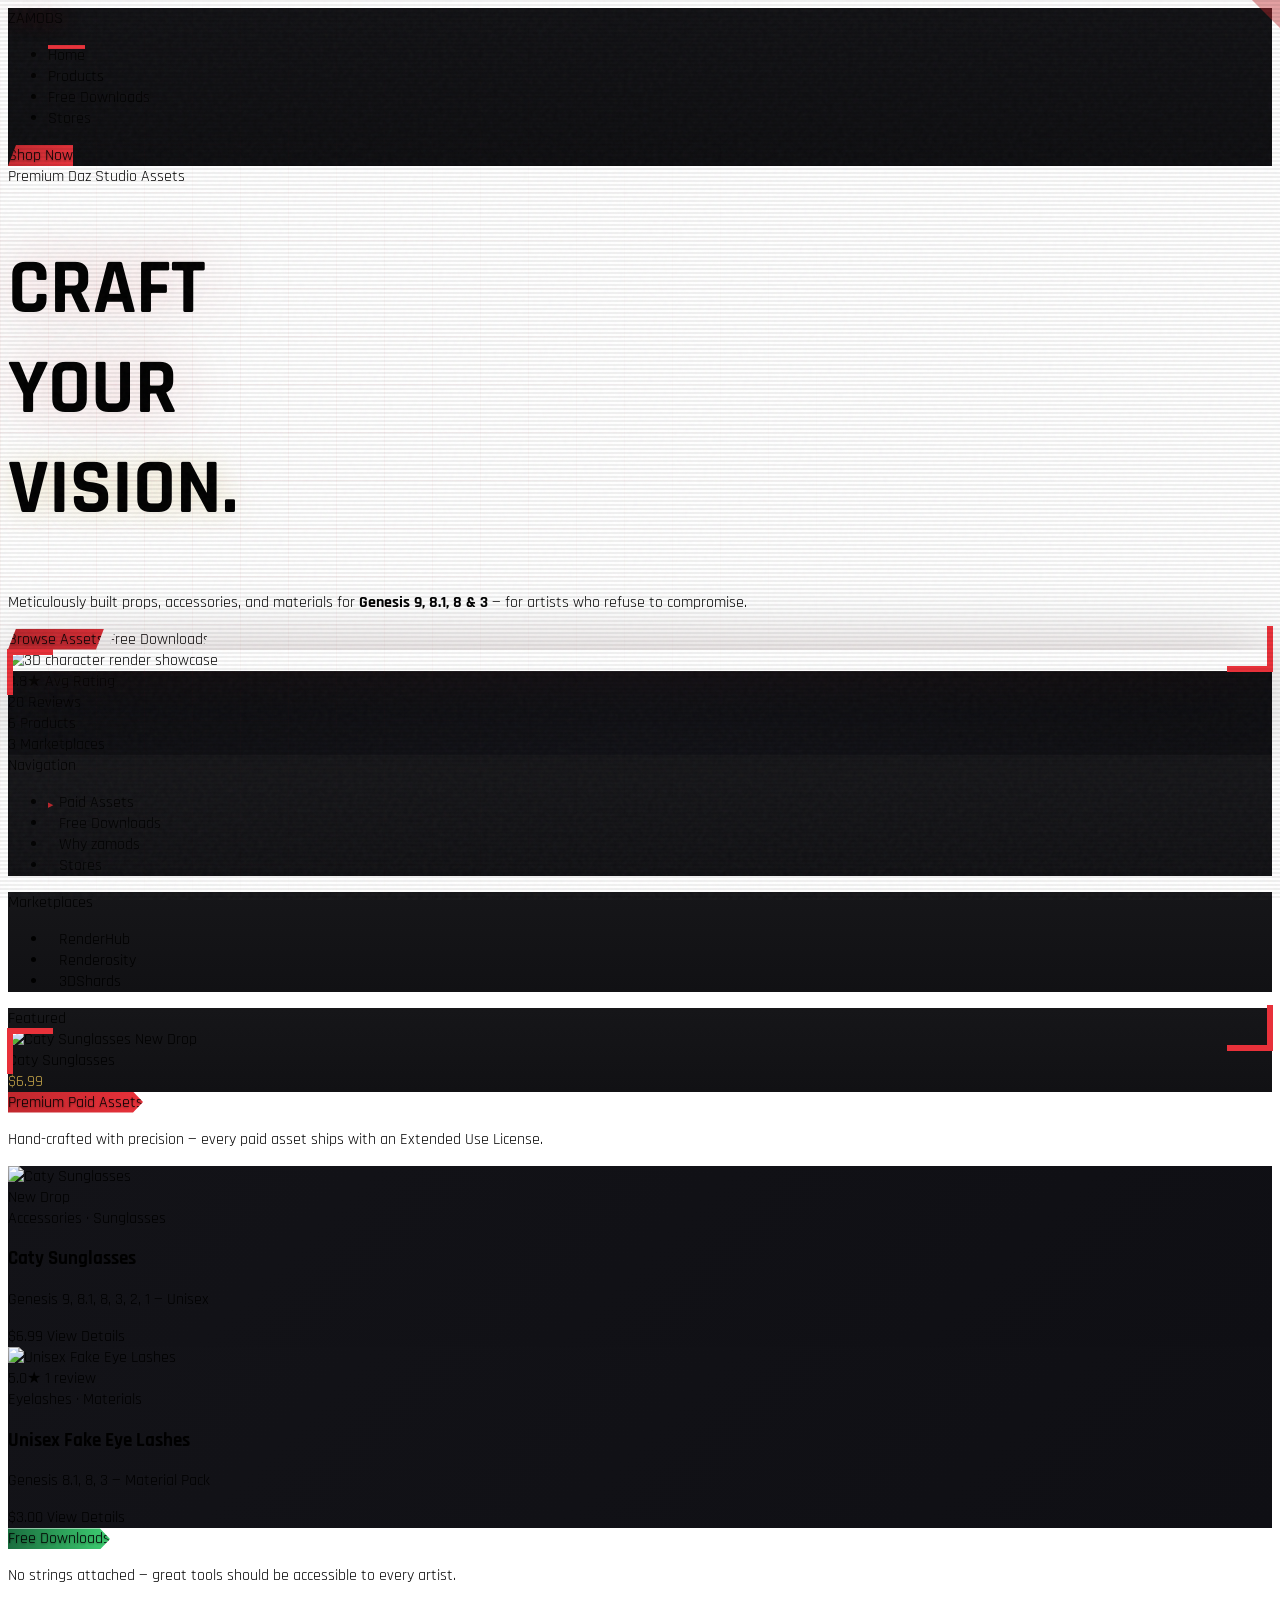
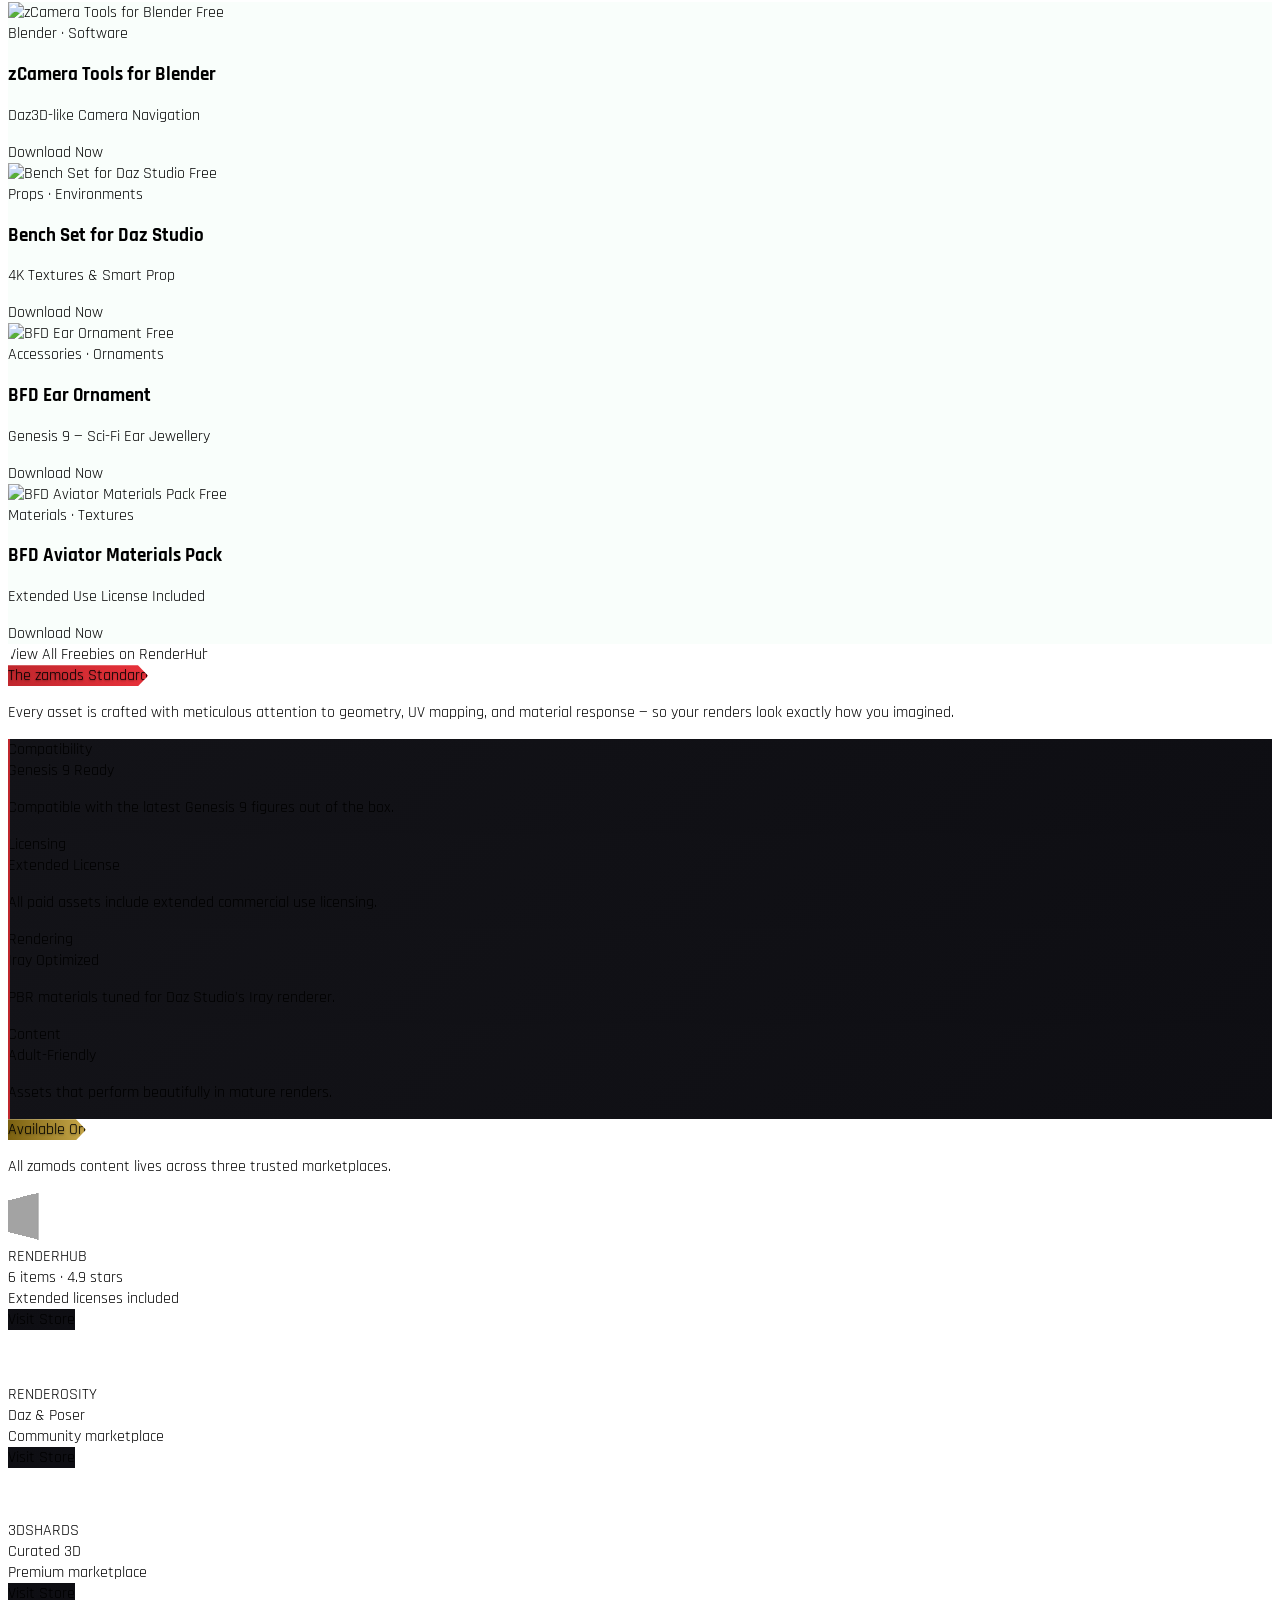
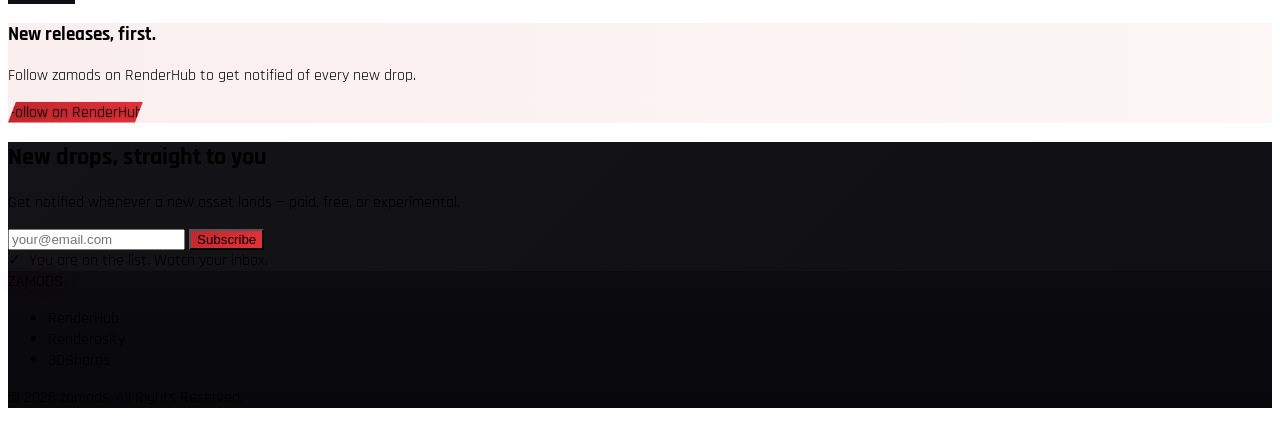
==== commit 7245e57e: "new changes" ====
--- a/index.html
+++ b/index.html
@@ -1,2109 +1,1582 @@
-<!DOCTYPE html>
+<!doctype html>
 <html lang="en">
-<head>
-  <meta charset="UTF-8" />
-  <meta name="viewport" content="width=device-width, initial-scale=1.0" />
-  <title>zamods – Premium Daz Studio 3D Content</title>
-  <meta name="description" content="zamods creates premium Daz Studio assets — eyelashes, sunglasses, props, materials, and Blender tools for Genesis 9, 8.1, 8, 3. Available on RenderHub, Renderosity & 3DShards." />
-  <meta name="keywords" content="Daz Studio, Daz content, Genesis 9, Genesis 8, 3D assets, zamods, RenderHub, Renderosity, 3DShards" />
-  <meta name="author" content="zamods" />
-  <meta name="robots" content="index, follow" />
-  <link rel="canonical" href="https://zamods.com/" />
-  <meta property="og:type" content="website" />
-  <meta property="og:title" content="zamods – Premium Daz Studio 3D Content" />
-  <meta property="og:description" content="High-quality Daz Studio assets for artists who demand more." />
-  <meta property="og:url" content="https://zamods.com/" />
-  <meta name="twitter:card" content="summary_large_image" />
-
-  <script type="application/ld+json">
-  {"@context":"https://schema.org","@type":"Store","name":"zamods","url":"https://zamods.com","sameAs":["https://www.renderhub.com/zamods"]}
-  </script>
-
-  <link rel="preconnect" href="https://fonts.googleapis.com" />
-  <link rel="preconnect" href="https://fonts.gstatic.com" crossorigin />
-  <link href="https://fonts.googleapis.com/css2?family=Syne:wght@700;800&family=JetBrains+Mono:wght@400;500&family=DM+Sans:ital,wght@0,300;0,400;0,500;0,600;1,300&display=swap" rel="stylesheet" />
-
-  <style>
-/* ━━━━━━━━━━━━━━━━━━━━━━━━━━━━━━━━━━━━━━━━━
-   CUSTOM PROPERTIES
-━━━━━━━━━━━━━━━━━━━━━━━━━━━━━━━━━━━━━━━━━ */
-:root {
-  --bg:          #07090d;
-  --bg2:         #0d1017;
-  --bg3:         #12151e;
-  --bg4:         #181c27;
-  --bg5:         #1e2332;
-  --panel:       #111419;
-  --border:      rgba(255,255,255,0.06);
-  --border2:     rgba(255,255,255,0.10);
-  --border3:     rgba(255,255,255,0.16);
-  --text:        #dde0eb;
-  --muted:       #7e8898;
-  --dim:         #4d5668;
-  --gold:        #c8a84a;
-  --gold-light:  #e4c46a;
-  --gold-dim:    rgba(200,168,74,0.15);
-  --gold-border: rgba(200,168,74,0.28);
-  --accent:      #4a78f0;
-  --accent-dim:  rgba(74,120,240,0.12);
-  --accent-brd:  rgba(74,120,240,0.28);
-  --green:       #3ecf72;
-  --green-dim:   rgba(62,207,114,0.12);
-  --green-brd:   rgba(62,207,114,0.28);
-  --ember:       #e05a2b;
-
-  --font-display: 'Syne', sans-serif;
-  --font-mono:    'JetBrains Mono', monospace;
-  --font-body:    'DM Sans', sans-serif;
-
-  --radius:      12px;
-  --radius-lg:   18px;
-  --transition:  0.24s ease;
-}
-
-/* ━━━━━━━━━━━━━━━━━━━━━━━━━━━━━━━━━━━━━━━━━
-   RESET & BASE
-━━━━━━━━━━━━━━━━━━━━━━━━━━━━━━━━━━━━━━━━━ */
-*, *::before, *::after { box-sizing: border-box; margin: 0; padding: 0; }
-html { scroll-behavior: smooth; }
-body {
-  background: var(--bg);
-  color: var(--text);
-  font-family: var(--font-body);
-  font-weight: 300;
-  font-size: 15px;
-  line-height: 1.7;
-  -webkit-font-smoothing: antialiased;
-  overflow-x: hidden;
-}
-img { display: block; max-width: 100%; }
-a { text-decoration: none; color: inherit; }
-button { font-family: inherit; cursor: pointer; border: none; background: none; }
-
-/* ━━━━━━━━━━━━━━━━━━━━━━━━━━━━━━━━━━━━━━━━━
-   ANIMATIONS
-━━━━━━━━━━━━━━━━━━━━━━━━━━━━━━━━━━━━━━━━━ */
-@keyframes fadeUp {
-  from { opacity: 0; transform: translateY(24px); }
-  to   { opacity: 1; transform: translateY(0);     }
-}
-@keyframes pulseGlow {
-  0%, 100% { opacity: 0.5; transform: scaleY(1);   }
-  50%       { opacity: 1;   transform: scaleY(1.15); }
-}
-@keyframes shimmerText {
-  0%   { background-position: 0%   }
-  100% { background-position: 200% }
-}
-@keyframes overlayIn {
-  from { opacity: 0; }
-  to   { opacity: 1; }
-}
-@keyframes panelIn {
-  from { opacity: 0; transform: translateY(28px) scale(0.97); }
-  to   { opacity: 1; transform: translateY(0)    scale(1);    }
-}
-
-.anim-fade-1 { animation: fadeUp 0.7s 0.05s both; }
-.anim-fade-2 { animation: fadeUp 0.7s 0.20s both; }
-.anim-fade-3 { animation: fadeUp 0.7s 0.35s both; }
-.anim-fade-4 { animation: fadeUp 0.7s 0.50s both; }
-.anim-fade-5 { animation: fadeUp 0.7s 0.65s both; }
-
-/* Scroll-reveal applied by JS */
-.reveal {
-  opacity: 0;
-  transform: translateY(20px);
-  transition: opacity 0.6s ease, transform 0.6s ease;
-}
-.reveal.visible {
-  opacity: 1;
-  transform: translateY(0);
-}
-
-/* ━━━━━━━━━━━━━━━━━━━━━━━━━━━━━━━━━━━━━━━━━
-   NOISE TEXTURE OVERLAY
-━━━━━━━━━━━━━━━━━━━━━━━━━━━━━━━━━━━━━━━━━ */
-.noise-overlay {
-  position: absolute;
-  inset: 0;
-  pointer-events: none;
-  background-image: url("data:image/svg+xml,%3Csvg viewBox='0 0 200 200' xmlns='http://www.w3.org/2000/svg'%3E%3Cfilter id='n'%3E%3CfeTurbulence type='fractalNoise' baseFrequency='0.85' numOctaves='4' stitchTiles='stitch'/%3E%3C/filter%3E%3Crect width='100%25' height='100%25' filter='url(%23n)' opacity='0.035'/%3E%3C/svg%3E");
-  z-index: 0;
-}
-
-/* ━━━━━━━━━━━━━━━━━━━━━━━━━━━━━━━━━━━━━━━━━
-   SHARED SECTION LAYOUT
-━━━━━━━━━━━━━━━━━━━━━━━━━━━━━━━━━━━━━━━━━ */
-.container       { max-width: 1100px; margin: 0 auto; padding: 0 32px; }
-.container--sm   { max-width: 820px;  margin: 0 auto; padding: 0 32px; }
-.divider-line    { height: 1px; background: var(--border); }
-.divider-line--gold { background: linear-gradient(90deg, transparent, var(--gold-border), transparent); }
-
-.section-eyebrow {
-  font-family: var(--font-mono);
-  font-size: 10.5px;
-  letter-spacing: 0.18em;
-  text-transform: uppercase;
-  color: var(--gold);
-  margin-bottom: 10px;
-  display: block;
-}
-.section-eyebrow--green { color: var(--green); }
-.section-eyebrow--blue  { color: var(--accent); }
-
-.section-title {
-  font-family: var(--font-display);
-  font-weight: 800;
-  font-size: clamp(30px, 4vw, 46px);
-  letter-spacing: -0.02em;
-  color: #fff;
-  line-height: 1.1;
-  margin-bottom: 12px;
-}
-.section-title em { font-style: normal; color: var(--gold); }
-.section-title .em-green { color: var(--green); }
-
-.section-body {
-  color: var(--muted);
-  font-size: 14px;
-  max-width: 540px;
-  line-height: 1.7;
-}
-
-/* ━━━━━━━━━━━━━━━━━━━━━━━━━━━━━━━━━━━━━━━━━
-   NAVIGATION
-━━━━━━━━━━━━━━━━━━━━━━━━━━━━━━━━━━━━━━━━━ */
-.site-nav {
-  position: sticky;
-  top: 0;
-  z-index: 200;
-  background: rgba(7,9,13,0.85);
-  backdrop-filter: blur(18px);
-  -webkit-backdrop-filter: blur(18px);
-  border-bottom: 1px solid var(--border2);
-  padding: 0 32px;
-  display: flex;
-  align-items: center;
-  justify-content: space-between;
-  gap: 24px;
-  height: 60px;
-}
-.nav-logo {
-  font-family: var(--font-display);
-  font-weight: 800;
-  font-size: 22px;
-  letter-spacing: 0.08em;
-  color: #fff;
-  white-space: nowrap;
-}
-.nav-logo span { color: var(--gold); }
-.nav-links {
-  display: flex;
-  align-items: center;
-  gap: 4px;
-  list-style: none;
-}
-.nav-links a {
-  font-family: var(--font-mono);
-  font-size: 10.5px;
-  letter-spacing: 0.12em;
-  text-transform: uppercase;
-  color: var(--muted);
-  padding: 6px 14px;
-  border-radius: 6px;
-  transition: color var(--transition), background var(--transition);
-}
-.nav-links a:hover { color: var(--text); background: var(--border); }
-.nav-cta {
-  font-family: var(--font-mono);
-  font-size: 10.5px;
-  font-weight: 500;
-  letter-spacing: 0.14em;
-  text-transform: uppercase;
-  background: var(--gold);
-  color: #080a0d;
-  padding: 8px 20px;
-  border-radius: 6px;
-  transition: background var(--transition), transform var(--transition);
-  white-space: nowrap;
-}
-.nav-cta:hover { background: var(--gold-light); transform: translateY(-1px); }
-
-/* ━━━━━━━━━━━━━━━━━━━━━━━━━━━━━━━━━━━━━━━━━
-   HERO
-━━━━━━━━━━━━━━━━━━━━━━━━━━━━━━━━━━━━━━━━━ */
-.hero {
-  position: relative;
-  min-height: calc(100vh - 60px);
-  display: flex;
-  flex-direction: column;
-  justify-content: center;
-  overflow: hidden;
-  padding: 80px 32px;
-}
-.hero-bg {
-  position: absolute;
-  inset: 0;
-  background:
-    radial-gradient(ellipse 65% 55% at 20% 50%,  rgba(200,168,74,0.07) 0%, transparent 70%),
-    radial-gradient(ellipse 40% 45% at 90% 20%,  rgba(74,120,240,0.05) 0%, transparent 70%),
-    radial-gradient(ellipse 50% 35% at 75% 90%,  rgba(224,90,43,0.04) 0%, transparent 60%),
-    var(--bg);
-}
-/* Dot grid */
-.hero-bg::after {
-  content: '';
-  position: absolute;
-  inset: 0;
-  background-image:
-    radial-gradient(circle, rgba(255,255,255,0.08) 1px, transparent 1px);
-  background-size: 40px 40px;
-  mask-image: radial-gradient(ellipse 80% 80% at 50% 50%, black 20%, transparent 80%);
-}
-.hero-content {
-  position: relative;
-  z-index: 2;
-  max-width: 820px;
-}
-.hero-tag {
-  font-family: var(--font-mono);
-  font-size: 11px;
-  letter-spacing: 0.22em;
-  text-transform: uppercase;
-  color: var(--gold);
-  display: inline-flex;
-  align-items: center;
-  gap: 10px;
-  margin-bottom: 28px;
-  padding: 6px 14px 6px 6px;
-  border: 1px solid var(--gold-border);
-  border-radius: 4px;
-  background: var(--gold-dim);
-}
-.hero-tag-dot {
-  width: 6px;
-  height: 6px;
-  border-radius: 50%;
-  background: var(--gold);
-}
-.hero-headline {
-  font-family: var(--font-display);
-  font-weight: 800;
-  font-size: clamp(52px, 9vw, 108px);
-  letter-spacing: -0.03em;
-  line-height: 0.95;
-  color: #fff;
-  margin-bottom: 28px;
-}
-.hero-headline em {
-  font-style: normal;
-  background: linear-gradient(90deg, var(--gold) 0%, var(--gold-light) 40%, var(--gold) 70%);
-  background-size: 200%;
-  -webkit-background-clip: text;
-  -webkit-text-fill-color: transparent;
-  background-clip: text;
-  animation: shimmerText 4s linear infinite;
-}
-.hero-sub {
-  font-size: 15px;
-  font-weight: 300;
-  color: var(--muted);
-  max-width: 520px;
-  line-height: 1.75;
-  margin-bottom: 40px;
-}
-.hero-sub strong { color: var(--text); font-weight: 500; }
-.hero-actions {
-  display: flex;
-  gap: 14px;
-  flex-wrap: wrap;
-  align-items: center;
-}
-.btn-primary {
-  font-family: var(--font-mono);
-  font-size: 11px;
-  font-weight: 500;
-  letter-spacing: 0.16em;
-  text-transform: uppercase;
-  background: var(--gold);
-  color: #080a0d;
-  padding: 14px 32px;
-  border-radius: 6px;
-  transition: background var(--transition), transform var(--transition);
-  display: inline-block;
-}
-.btn-primary:hover { background: var(--gold-light); transform: translateY(-2px); }
-.btn-secondary {
-  font-family: var(--font-mono);
-  font-size: 11px;
-  font-weight: 500;
-  letter-spacing: 0.16em;
-  text-transform: uppercase;
-  color: var(--green);
-  padding: 13px 32px;
-  border-radius: 6px;
-  border: 1px solid var(--green-brd);
-  background: var(--green-dim);
-  transition: background var(--transition), border-color var(--transition), transform var(--transition);
-  display: inline-block;
-}
-.btn-secondary:hover { background: rgba(62,207,114,0.2); border-color: var(--green); transform: translateY(-2px); }
-.hero-scroll-line {
-  position: absolute;
-  bottom: 32px;
-  left: 50%;
-  transform: translateX(-50%);
-  z-index: 2;
-  width: 1px;
-  height: 48px;
-  background: linear-gradient(to bottom, var(--gold-border), transparent);
-  animation: pulseGlow 2.5s ease-in-out infinite;
-}
-
-/* ━━━━━━━━━━━━━━━━━━━━━━━━━━━━━━━━━━━━━━━━━
-   STATS BAR
-━━━━━━━━━━━━━━━━━━━━━━━━━━━━━━━━━━━━━━━━━ */
-.stats-bar {
-  background: var(--panel);
-  border-top: 1px solid var(--border);
-  border-bottom: 1px solid var(--border);
-  padding: 28px 32px;
-}
-.stats-bar-inner {
-  max-width: 900px;
-  margin: 0 auto;
-  display: grid;
-  grid-template-columns: repeat(4, 1fr);
-  gap: 0;
-}
-.stat-item {
-  text-align: center;
-  padding: 0 20px;
-  position: relative;
-}
-.stat-item + .stat-item::before {
-  content: '';
-  position: absolute;
-  left: 0;
-  top: 15%;
-  height: 70%;
-  width: 1px;
-  background: var(--border2);
-}
-.stat-value {
-  font-family: var(--font-mono);
-  font-size: 28px;
-  font-weight: 500;
-  color: var(--gold);
-  display: block;
-  letter-spacing: -0.02em;
-  line-height: 1;
-  margin-bottom: 6px;
-}
-.stat-label {
-  font-family: var(--font-mono);
-  font-size: 10px;
-  letter-spacing: 0.15em;
-  text-transform: uppercase;
-  color: var(--dim);
-}
-
-/* ━━━━━━━━━━━━━━━━━━━━━━━━━━━━━━━━━━━━━━━━━
-   SECTION WRAPPER
-━━━━━━━━━━━━━━━━━━━━━━━━━━━━━━━━━━━━━━━━━ */
-.section {
-  padding: 88px 32px;
-}
-.section--alt { background: var(--bg2); }
-.section-header { margin-bottom: 52px; }
-.section-header--center { text-align: center; }
-.section-header--center .section-body { margin: 0 auto; }
-
-/* ━━━━━━━━━━━━━━━━━━━━━━━━━━━━━━━━━━━━━━━━━
-   PRODUCT CARDS  (paid)
-━━━━━━━━━━━━━━━━━━━━━━━━━━━━━━━━━━━━━━━━━ */
-.product-grid {
-  display: grid;
-  grid-template-columns: repeat(auto-fill, minmax(300px, 1fr));
-  gap: 20px;
-  max-width: 900px;
-  margin: 0 auto;
-}
-.product-card {
-  background: var(--panel);
-  border: 1px solid var(--border2);
-  border-radius: var(--radius-lg);
-  overflow: hidden;
-  cursor: pointer;
-  transition: border-color var(--transition), transform var(--transition), box-shadow var(--transition);
-  display: flex;
-  flex-direction: column;
-}
-.product-card:hover {
-  border-color: var(--gold-border);
-  transform: translateY(-4px);
-  box-shadow: 0 20px 60px rgba(0,0,0,0.5), 0 0 40px rgba(200,168,74,0.1);
-}
-.product-card__image-wrap {
-  aspect-ratio: 1;
-  overflow: hidden;
-  background: var(--bg4);
-  position: relative;
-}
-.product-card__image {
-  width: 100%;
-  height: 100%;
-  object-fit: cover;
-  transition: transform 0.55s ease;
-}
-.product-card:hover .product-card__image { transform: scale(1.06); }
-.product-card__badge {
-  position: absolute;
-  top: 12px;
-  right: 12px;
-  font-family: var(--font-mono);
-  font-size: 9.5px;
-  letter-spacing: 0.1em;
-  text-transform: uppercase;
-  padding: 4px 10px;
-  border-radius: 4px;
-  background: rgba(7,9,13,0.75);
-  backdrop-filter: blur(8px);
-  border: 1px solid rgba(255,255,255,0.12);
-  color: var(--gold);
-}
-.product-card__badge--new {
-  background: rgba(200,168,74,0.18);
-  border-color: var(--gold-border);
-  color: var(--gold-light);
-}
-.product-card__body {
-  padding: 22px 22px 20px;
-  flex: 1;
-  display: flex;
-  flex-direction: column;
-}
-.product-card__tag {
-  font-family: var(--font-mono);
-  font-size: 9.5px;
-  letter-spacing: 0.16em;
-  text-transform: uppercase;
-  color: var(--accent);
-  margin-bottom: 8px;
-}
-.product-card__name {
-  font-family: var(--font-display);
-  font-weight: 700;
-  font-size: 17px;
-  color: #fff;
-  letter-spacing: -0.01em;
-  line-height: 1.25;
-  margin-bottom: 5px;
-}
-.product-card__sub {
-  font-size: 12.5px;
-  color: var(--muted);
-  margin-bottom: 18px;
-}
-.product-card__footer {
-  display: flex;
-  align-items: center;
-  justify-content: space-between;
-  margin-top: auto;
-  padding-top: 16px;
-  border-top: 1px solid var(--border);
-}
-.product-card__price {
-  font-family: var(--font-mono);
-  font-size: 18px;
-  font-weight: 500;
-  color: var(--gold);
-  letter-spacing: -0.01em;
-}
-.product-card__rating {
-  font-family: var(--font-mono);
-  font-size: 10px;
-  color: var(--dim);
-  letter-spacing: 0.05em;
-}
-.product-card__cta {
-  font-family: var(--font-mono);
-  font-size: 9.5px;
-  letter-spacing: 0.12em;
-  text-transform: uppercase;
-  color: var(--gold);
-  display: inline-flex;
-  align-items: center;
-  gap: 5px;
-  transition: gap var(--transition), color var(--transition);
-}
-.product-card:hover .product-card__cta { gap: 9px; color: var(--gold-light); }
-.product-card__cta-arrow { font-size: 11px; }
-
-/* ━━━━━━━━━━━━━━━━━━━━━━━━━━━━━━━━━━━━━━━━━
-   FREEBIE CARDS
-━━━━━━━━━━━━━━━━━━━━━━━━━━━━━━━━━━━━━━━━━ */
-.freebie-grid {
-  display: grid;
-  grid-template-columns: repeat(auto-fill, minmax(220px, 1fr));
-  gap: 16px;
-  max-width: 1100px;
-  margin: 0 auto;
-}
-.freebie-card {
-  background: rgba(62,207,114,0.04);
-  border: 1px solid var(--green-brd);
-  border-radius: var(--radius);
-  overflow: hidden;
-  cursor: pointer;
-  transition: border-color var(--transition), transform var(--transition), box-shadow var(--transition);
-  display: flex;
-  flex-direction: column;
-}
-.freebie-card:hover {
-  border-color: var(--green);
-  transform: translateY(-3px);
-  box-shadow: 0 16px 48px rgba(0,0,0,0.4), 0 0 28px rgba(62,207,114,0.08);
-}
-.freebie-card__image-wrap {
-  aspect-ratio: 1;
-  overflow: hidden;
-  background: var(--bg4);
-  position: relative;
-}
-.freebie-card__image {
-  width: 100%;
-  height: 100%;
-  object-fit: cover;
-  transition: transform 0.55s ease;
-}
-.freebie-card:hover .freebie-card__image { transform: scale(1.06); }
-.freebie-tag {
-  position: absolute;
-  top: 10px;
-  left: 10px;
-  font-family: var(--font-mono);
-  font-size: 9px;
-  font-weight: 500;
-  letter-spacing: 0.12em;
-  text-transform: uppercase;
-  background: var(--green);
-  color: #060d0a;
-  padding: 3px 9px;
-  border-radius: 3px;
-}
-.freebie-card__body {
-  padding: 16px;
-  flex: 1;
-  display: flex;
-  flex-direction: column;
-}
-.freebie-card__cat {
-  font-family: var(--font-mono);
-  font-size: 9px;
-  letter-spacing: 0.16em;
-  text-transform: uppercase;
-  color: var(--green);
-  margin-bottom: 7px;
-  opacity: 0.8;
-}
-.freebie-card__name {
-  font-family: var(--font-display);
-  font-weight: 700;
-  font-size: 14px;
-  color: #fff;
-  line-height: 1.3;
-  margin-bottom: 4px;
-}
-.freebie-card__sub {
-  font-size: 11.5px;
-  color: var(--muted);
-  margin-bottom: 14px;
-}
-.freebie-card__download {
-  font-family: var(--font-mono);
-  font-size: 9px;
-  letter-spacing: 0.14em;
-  text-transform: uppercase;
-  color: var(--green);
-  text-align: center;
-  padding: 8px;
-  border: 1px solid var(--green-brd);
-  border-radius: 5px;
-  background: var(--green-dim);
-  margin-top: auto;
-  transition: background var(--transition), border-color var(--transition);
-}
-.freebie-card:hover .freebie-card__download {
-  background: rgba(62,207,114,0.2);
-  border-color: var(--green);
-}
-
-/* ━━━━━━━━━━━━━━━━━━━━━━━━━━━━━━━━━━━━━━━━━
-   WHY ZAMODS
-━━━━━━━━━━━━━━━━━━━━━━━━━━━━━━━━━━━━━━━━━ */
-.why-layout {
-  display: grid;
-  grid-template-columns: 1fr 1fr;
-  gap: 64px;
-  align-items: start;
-  max-width: 1000px;
-  margin: 0 auto;
-}
-.why-prose p {
-  font-size: 14px;
-  color: var(--muted);
-  line-height: 1.75;
-  margin-bottom: 14px;
-}
-.why-grid {
-  display: grid;
-  grid-template-columns: 1fr 1fr;
-  gap: 12px;
-}
-.why-pill {
-  background: var(--panel);
-  border: 1px solid var(--border2);
-  border-radius: var(--radius);
-  padding: 20px;
-  transition: border-color var(--transition);
-}
-.why-pill:hover { border-color: var(--border3); }
-.why-pill__label {
-  font-family: var(--font-mono);
-  font-size: 9px;
-  letter-spacing: 0.16em;
-  text-transform: uppercase;
-  color: var(--green);
-  margin-bottom: 8px;
-  display: block;
-}
-.why-pill__title {
-  font-family: var(--font-display);
-  font-weight: 700;
-  font-size: 15px;
-  color: #fff;
-  margin-bottom: 6px;
-}
-.why-pill__body {
-  font-size: 12px;
-  color: var(--muted);
-  line-height: 1.6;
-}
-
-/* ━━━━━━━━━━━━━━━━━━━━━━━━━━━━━━━━━━━━━━━━━
-   STORES SECTION
-━━━━━━━━━━━━━━━━━━━━━━━━━━━━━━━━━━━━━━━━━ */
-.stores-grid {
-  display: grid;
-  grid-template-columns: repeat(3, 1fr);
-  gap: 16px;
-  max-width: 840px;
-  margin: 0 auto 40px;
-}
-.store-panel {
-  background: var(--panel);
-  border: 1px solid var(--border2);
-  border-radius: var(--radius-lg);
-  padding: 32px 24px;
-  text-align: center;
-  transition: border-color var(--transition), transform var(--transition), box-shadow var(--transition);
-  display: block;
-}
-.store-panel:hover {
-  border-color: var(--gold-border);
-  transform: translateY(-4px);
-  box-shadow: 0 20px 50px rgba(0,0,0,0.4), 0 0 30px rgba(200,168,74,0.08);
-}
-.store-panel__logo-wrap {
-  width: 80px;
-  height: 80px;
-  margin: 0 auto 20px;
-  background: var(--bg4);
-  border: 1px solid var(--border2);
-  border-radius: 14px;
-  overflow: hidden;
-  display: flex;
-  align-items: center;
-  justify-content: center;
-  padding: 14px;
-  transition: transform var(--transition);
-}
-.store-panel:hover .store-panel__logo-wrap { transform: scale(1.08); }
-.store-panel__logo { width: 100%; height: 100%; object-fit: contain; }
-.store-panel__name {
-  font-family: var(--font-display);
-  font-weight: 700;
-  font-size: 16px;
-  letter-spacing: 0.06em;
-  color: #fff;
-  margin-bottom: 5px;
-}
-.store-panel__meta {
-  font-family: var(--font-mono);
-  font-size: 10.5px;
-  color: var(--muted);
-  line-height: 1.5;
-  margin-bottom: 20px;
-}
-.store-panel__link {
-  font-family: var(--font-mono);
-  font-size: 9.5px;
-  letter-spacing: 0.14em;
-  text-transform: uppercase;
-  color: var(--gold);
-  display: inline-flex;
-  align-items: center;
-  gap: 5px;
-  padding-bottom: 2px;
-  border-bottom: 1px solid var(--gold-border);
-  transition: border-color var(--transition), gap var(--transition);
-}
-.store-panel:hover .store-panel__link { border-color: var(--gold); gap: 9px; }
-.store-cta-banner {
-  max-width: 840px;
-  margin: 0 auto;
-  background: var(--panel);
-  border: 1px solid var(--gold-border);
-  border-radius: var(--radius-lg);
-  padding: 36px 40px;
-  display: flex;
-  align-items: center;
-  justify-content: space-between;
-  gap: 24px;
-}
-.store-cta-banner__text h3 {
-  font-family: var(--font-display);
-  font-weight: 700;
-  font-size: 22px;
-  color: #fff;
-  margin-bottom: 5px;
-}
-.store-cta-banner__text p {
-  font-size: 13px;
-  color: var(--muted);
-}
-
-/* ━━━━━━━━━━━━━━━━━━━━━━━━━━━━━━━━━━━━━━━━━
-   NEWSLETTER
-━━━━━━━━━━━━━━━━━━━━━━━━━━━━━━━━━━━━━━━━━ */
-.newsletter-wrap {
-  max-width: 540px;
-  margin: 0 auto;
-  text-align: center;
-}
-.newsletter-form {
-  display: flex;
-  gap: 8px;
-  margin-top: 24px;
-}
-.newsletter-input {
-  flex: 1;
-  background: var(--bg3);
-  border: 1px solid var(--border2);
-  border-radius: 6px;
-  padding: 12px 18px;
-  font-family: var(--font-body);
-  font-size: 13px;
-  color: var(--text);
-  outline: none;
-  transition: border-color var(--transition);
-}
-.newsletter-input::placeholder { color: var(--dim); }
-.newsletter-input:focus { border-color: var(--gold-border); }
-.newsletter-btn {
-  font-family: var(--font-mono);
-  font-size: 10px;
-  letter-spacing: 0.14em;
-  text-transform: uppercase;
-  background: var(--gold);
-  color: #080a0d;
-  padding: 12px 22px;
-  border-radius: 6px;
-  cursor: pointer;
-  border: none;
-  font-weight: 500;
-  transition: background var(--transition);
-  white-space: nowrap;
-}
-.newsletter-btn:hover { background: var(--gold-light); }
-.newsletter-success {
-  font-family: var(--font-mono);
-  font-size: 12px;
-  color: var(--green);
-  padding: 16px;
-  border: 1px solid var(--green-brd);
-  border-radius: 8px;
-  background: var(--green-dim);
-  margin-top: 24px;
-}
-.hidden { display: none !important; }
-
-/* ━━━━━━━━━━━━━━━━━━━━━━━━━━━━━━━━━━━━━━━━━
-   FOOTER
-━━━━━━━━━━━━━━━━━━━━━━━━━━━━━━━━━━━━━━━━━ */
-.site-footer {
-  background: var(--panel);
-  border-top: 1px solid var(--border);
-  padding: 40px 32px;
-}
-.footer-inner {
-  max-width: 1100px;
-  margin: 0 auto;
-  display: flex;
-  align-items: center;
-  justify-content: space-between;
-  gap: 24px;
-  flex-wrap: wrap;
-}
-.footer-brand {
-  font-family: var(--font-display);
-  font-weight: 800;
-  font-size: 18px;
-  letter-spacing: 0.08em;
-  color: #fff;
-}
-.footer-brand span { color: var(--gold); }
-.footer-links {
-  display: flex;
-  gap: 24px;
-  list-style: none;
-  flex-wrap: wrap;
-}
-.footer-links a {
-  font-family: var(--font-mono);
-  font-size: 10px;
-  letter-spacing: 0.12em;
-  text-transform: uppercase;
-  color: var(--dim);
-  transition: color var(--transition);
-}
-.footer-links a:hover { color: var(--muted); }
-.footer-copy {
-  font-family: var(--font-mono);
-  font-size: 10px;
-  color: var(--dim);
-  letter-spacing: 0.06em;
-}
-
-/* ━━━━━━━━━━━━━━━━━━━━━━━━━━━━━━━━━━━━━━━━━
-   PRODUCT DETAIL OVERLAY
-━━━━━━━━━━━━━━━━━━━━━━━━━━━━━━━━━━━━━━━━━ */
-.detail-overlay {
-  position: fixed;
-  inset: 0;
-  z-index: 400;
-  background: rgba(4,6,10,0.92);
-  backdrop-filter: blur(20px);
-  -webkit-backdrop-filter: blur(20px);
-  display: flex;
-  align-items: center;
-  justify-content: center;
-  padding: 20px;
-  animation: overlayIn 0.25s ease;
-}
-.detail-overlay.closing { animation: none; opacity: 0; transition: opacity 0.2s ease; }
-
-.detail-panel {
-  background: var(--bg2);
-  border: 1px solid var(--border2);
-  border-radius: 20px;
-  width: 100%;
-  max-width: 1000px;
-  max-height: 92vh;
-  overflow: hidden;
-  display: grid;
-  grid-template-columns: 1fr 1fr;
-  position: relative;
-  animation: panelIn 0.3s cubic-bezier(0.16,1,0.3,1);
-  box-shadow: 0 40px 120px rgba(0,0,0,0.7), 0 0 80px rgba(200,168,74,0.06);
-}
-.detail-close {
-  position: absolute;
-  top: 16px;
-  right: 16px;
-  z-index: 10;
-  width: 34px;
-  height: 34px;
-  border-radius: 50%;
-  background: rgba(10,12,18,0.7);
-  backdrop-filter: blur(8px);
-  border: 1px solid var(--border2);
-  color: var(--muted);
-  font-size: 18px;
-  line-height: 1;
-  display: flex;
-  align-items: center;
-  justify-content: center;
-  cursor: pointer;
-  transition: background var(--transition), color var(--transition);
-}
-.detail-close:hover { background: rgba(255,255,255,0.1); color: #fff; }
-
-/* Gallery column */
-.detail-gallery-col {
-  background: var(--bg4);
-  display: flex;
-  flex-direction: column;
-  overflow: hidden;
-}
-.detail-gallery-main {
-  flex: 1;
-  overflow: hidden;
-  position: relative;
-}
-.detail-gallery-main img {
-  width: 100%;
-  height: 100%;
-  object-fit: cover;
-  transition: opacity 0.3s ease;
-}
-.detail-gallery-thumbs {
-  display: flex;
-  gap: 6px;
-  padding: 10px;
-  background: var(--bg3);
-  border-top: 1px solid var(--border);
-  overflow-x: auto;
-  scrollbar-width: none;
-}
-.detail-gallery-thumbs::-webkit-scrollbar { display: none; }
-.detail-thumb {
-  flex-shrink: 0;
-  width: 56px;
-  height: 56px;
-  border-radius: 6px;
-  overflow: hidden;
-  border: 2px solid transparent;
-  cursor: pointer;
-  transition: border-color var(--transition);
-  opacity: 0.6;
-  transition: opacity var(--transition), border-color var(--transition);
-}
-.detail-thumb.active { border-color: var(--gold); opacity: 1; }
-.detail-thumb:hover { opacity: 0.9; }
-.detail-thumb img { width: 100%; height: 100%; object-fit: cover; }
-
-/* Info column */
-.detail-info-col {
-  overflow-y: auto;
-  padding: 36px 32px 36px;
-  scrollbar-width: thin;
-  scrollbar-color: var(--bg5) transparent;
-}
-.detail-info-col::-webkit-scrollbar { width: 4px; }
-.detail-info-col::-webkit-scrollbar-track { background: transparent; }
-.detail-info-col::-webkit-scrollbar-thumb { background: var(--bg5); border-radius: 2px; }
-
-.detail-eyebrow {
-  font-family: var(--font-mono);
-  font-size: 10px;
-  letter-spacing: 0.18em;
-  text-transform: uppercase;
-  color: var(--accent);
-  margin-bottom: 10px;
-  display: inline-flex;
-  align-items: center;
-  gap: 8px;
-}
-.detail-eyebrow::before {
-  content: '';
-  width: 3px;
-  height: 12px;
-  background: var(--accent);
-  border-radius: 2px;
-  display: block;
-}
-.detail-name {
-  font-family: var(--font-display);
-  font-weight: 800;
-  font-size: clamp(22px, 2.8vw, 30px);
-  color: #fff;
-  letter-spacing: -0.02em;
-  line-height: 1.15;
-  margin-bottom: 10px;
-}
-.detail-meta-row {
-  display: flex;
-  align-items: center;
-  gap: 14px;
-  margin-bottom: 16px;
-  flex-wrap: wrap;
-}
-.detail-rating {
-  font-family: var(--font-mono);
-  font-size: 11px;
-  color: var(--gold);
-  letter-spacing: 0.06em;
-}
-.detail-review-count {
-  font-family: var(--font-mono);
-  font-size: 10px;
-  color: var(--dim);
-}
-.detail-price {
-  font-family: var(--font-mono);
-  font-size: 28px;
-  font-weight: 500;
-  color: var(--gold);
-  letter-spacing: -0.02em;
-  margin-bottom: 16px;
-}
-.detail-price--free { color: var(--green); }
-.detail-compat {
-  display: flex;
-  flex-wrap: wrap;
-  gap: 6px;
-  margin-bottom: 24px;
-}
-.compat-badge {
-  font-family: var(--font-mono);
-  font-size: 9.5px;
-  letter-spacing: 0.1em;
-  padding: 4px 10px;
-  border-radius: 4px;
-  background: var(--accent-dim);
-  border: 1px solid var(--accent-brd);
-  color: var(--accent);
-}
-.detail-divider {
-  height: 1px;
-  background: var(--border);
-  margin: 22px 0;
-}
-.detail-desc {
-  font-size: 13.5px;
-  color: var(--muted);
-  line-height: 1.75;
-  margin-bottom: 24px;
-}
-.detail-features {
-  display: flex;
-  flex-direction: column;
-  gap: 12px;
-  margin-bottom: 24px;
-}
-.detail-feature {
-  display: flex;
-  align-items: flex-start;
-  gap: 12px;
-  padding: 14px 16px;
-  background: var(--bg3);
-  border: 1px solid var(--border);
-  border-radius: 10px;
-  transition: border-color var(--transition);
-}
-.detail-feature:hover { border-color: var(--border2); }
-.detail-feature__icon {
-  width: 32px;
-  height: 32px;
-  border-radius: 8px;
-  background: var(--gold-dim);
-  border: 1px solid var(--gold-border);
-  flex-shrink: 0;
-  display: flex;
-  align-items: center;
-  justify-content: center;
-  margin-top: 1px;
-}
-.detail-feature__icon svg { width: 14px; height: 14px; }
-.detail-feature__title {
-  font-family: var(--font-display);
-  font-weight: 700;
-  font-size: 13px;
-  color: #fff;
-  margin-bottom: 3px;
-}
-.detail-feature__body {
-  font-size: 12px;
-  color: var(--muted);
-  line-height: 1.6;
-}
-
-/* Specs table */
-.detail-specs-title {
-  font-family: var(--font-mono);
-  font-size: 10px;
-  letter-spacing: 0.16em;
-  text-transform: uppercase;
-  color: var(--dim);
-  margin-bottom: 12px;
-}
-.detail-specs {
-  border: 1px solid var(--border);
-  border-radius: 10px;
-  overflow: hidden;
-  margin-bottom: 24px;
-}
-.spec-row {
-  display: flex;
-  border-bottom: 1px solid var(--border);
-}
-.spec-row:last-child { border-bottom: none; }
-.spec-row:hover { background: var(--bg3); }
-.spec-key {
-  font-family: var(--font-mono);
-  font-size: 11px;
-  color: var(--dim);
-  padding: 10px 16px;
-  width: 38%;
-  border-right: 1px solid var(--border);
-  letter-spacing: 0.05em;
-  display: flex;
-  align-items: center;
-}
-.spec-val {
-  font-family: var(--font-mono);
-  font-size: 11px;
-  color: var(--text);
-  padding: 10px 16px;
-  flex: 1;
-  display: flex;
-  align-items: center;
-}
-
-/* Purchase section */
-.detail-purchase-title {
-  font-family: var(--font-mono);
-  font-size: 10px;
-  letter-spacing: 0.16em;
-  text-transform: uppercase;
-  color: var(--dim);
-  margin-bottom: 12px;
-}
-.detail-stores { display: flex; flex-direction: column; gap: 8px; }
-.detail-store-row {
-  display: flex;
-  align-items: center;
-  gap: 14px;
-  padding: 14px 16px;
-  border-radius: 10px;
-  border: 1px solid var(--border2);
-  background: var(--bg3);
-  text-decoration: none;
-  transition: border-color var(--transition), background var(--transition);
-  cursor: pointer;
-}
-.detail-store-row--disabled {
-  opacity: 0.4;
-  cursor: default;
-  pointer-events: none;
-}
-/* Store brand colors via data-store */
-.detail-store-row[data-store="renderhub"]   { --s-color: #c8a84a; }
-.detail-store-row[data-store="renderosity"] { --s-color: #e07c4c; }
-.detail-store-row[data-store="shards3d"]    { --s-color: #6ec0e0; }
-.detail-store-row:not(.detail-store-row--disabled):hover {
-  border-color: rgba(var(--s-color-raw, 200,168,74), 0.4);
-  background: var(--bg4);
-}
-.detail-store-row[data-store="renderhub"]:hover   { border-color: rgba(200,168,74,0.4); }
-.detail-store-row[data-store="renderosity"]:hover { border-color: rgba(224,124,76,0.4); }
-.detail-store-row[data-store="shards3d"]:hover    { border-color: rgba(110,192,224,0.4); }
-.detail-store-logo {
-  width: 48px;
-  height: 28px;
-  object-fit: contain;
-  flex-shrink: 0;
-  opacity: 0.9;
-}
-.detail-store-info { flex: 1; }
-.detail-store-name {
-  font-family: var(--font-mono);
-  font-size: 11.5px;
-  font-weight: 500;
-  color: #fff;
-  letter-spacing: 0.04em;
-  display: block;
-  margin-bottom: 2px;
-}
-.detail-store-desc {
-  font-family: var(--font-mono);
-  font-size: 10px;
-  color: var(--muted);
-}
-.detail-store-action {
-  font-family: var(--font-mono);
-  font-size: 9.5px;
-  letter-spacing: 0.14em;
-  text-transform: uppercase;
-  padding: 6px 12px;
-  border-radius: 5px;
-  flex-shrink: 0;
-  white-space: nowrap;
-}
-.detail-store-row[data-store="renderhub"]   .detail-store-action { background: rgba(200,168,74,0.15); border: 1px solid rgba(200,168,74,0.3); color: #c8a84a; }
-.detail-store-row[data-store="renderosity"] .detail-store-action { background: rgba(224,124,76,0.15); border: 1px solid rgba(224,124,76,0.3); color: #e07c4c; }
-.detail-store-row[data-store="shards3d"]    .detail-store-action { background: rgba(110,192,224,0.15); border: 1px solid rgba(110,192,224,0.3); color: #6ec0e0; }
-.detail-store-row--disabled .detail-store-action { background: transparent; border: 1px solid var(--border); color: var(--dim); }
-
-/* Reviews */
-.detail-reviews { margin-top: 4px; }
-.review-stars {
-  font-family: var(--font-mono);
-  font-size: 13px;
-  color: var(--gold);
-  margin-bottom: 12px;
-  letter-spacing: 0.05em;
-}
-.review-item {
-  padding: 14px 0;
-  border-bottom: 1px solid var(--border);
-}
-.review-item:last-child { border-bottom: none; }
-.review-author {
-  font-family: var(--font-mono);
-  font-size: 10.5px;
-  color: var(--text);
-  letter-spacing: 0.05em;
-  margin-bottom: 5px;
-}
-.review-stars-sm {
-  font-size: 11px;
-  color: var(--gold);
-  margin-bottom: 6px;
-  font-family: var(--font-mono);
-}
-.review-body {
-  font-size: 12.5px;
-  color: var(--muted);
-  line-height: 1.65;
-}
-
-/* ━━━━━━━━━━━━━━━━━━━━━━━━━━━━━━━━━━━━━━━━━
-   RESPONSIVE
-━━━━━━━━━━━━━━━━━━━━━━━━━━━━━━━━━━━━━━━━━ */
-@media (max-width: 860px) {
-  .detail-panel {
-    grid-template-columns: 1fr;
-    grid-template-rows: 40vh 1fr;
-    max-height: 95vh;
-  }
-  .detail-gallery-col { max-height: 40vh; }
-  .why-layout { grid-template-columns: 1fr; gap: 36px; }
-  .stores-grid { grid-template-columns: 1fr; }
-  .store-cta-banner { flex-direction: column; text-align: center; }
-}
-@media (max-width: 680px) {
-  .site-nav { padding: 0 18px; }
-  .nav-links { display: none; }
-  .hero { padding: 56px 20px 80px; }
-  .section { padding: 60px 20px; }
-  .stats-bar-inner { grid-template-columns: repeat(2, 1fr); gap: 16px; }
-  .stat-item::before { display: none; }
-  .product-grid { grid-template-columns: 1fr; max-width: 420px; margin: 0 auto; }
-  .freebie-grid { grid-template-columns: repeat(2, 1fr); }
-  .why-grid { grid-template-columns: 1fr; }
-  .newsletter-form { flex-direction: column; }
-  .footer-inner { flex-direction: column; text-align: center; }
-}
-  </style>
-</head>
-
-<body>
-
-<!-- ══════════════════════════════════════
-     NAV
-══════════════════════════════════════ -->
-<nav class="site-nav" role="navigation" aria-label="Main navigation">
-  <a href="#" class="nav-logo">ZA<span>MODS</span></a>
-  <ul class="nav-links">
-    <li><a href="#products">Products</a></li>
-    <li><a href="#freebies">Freebies</a></li>
-    <li><a href="#stores">Stores</a></li>
-  </ul>
-  <a href="#stores" class="nav-cta">Shop Now</a>
-</nav>
-
-<!-- ══════════════════════════════════════
-     HERO
-══════════════════════════════════════ -->
-<header class="hero" role="banner">
-  <div class="hero-bg" aria-hidden="true"></div>
-  <div class="noise-overlay" aria-hidden="true"></div>
-  <div class="hero-content">
-    <div class="hero-tag anim-fade-1">
-      <span class="hero-tag-dot" aria-hidden="true"></span>
-      Premium Daz Studio Assets
-    </div>
-    <h1 class="hero-headline anim-fade-2">
-      CRAFT<br/>YOUR<br/><em>VISION.</em>
-    </h1>
-    <p class="hero-sub anim-fade-3">
-      Meticulously built props, accessories, and materials for <strong>Genesis 9, 8.1, 8 & 3</strong> — for artists who refuse to compromise on quality.
-    </p>
-    <div class="hero-actions anim-fade-4">
-      <a href="#products" class="btn-primary">Browse Assets</a>
-      <a href="#freebies" class="btn-secondary">Free Downloads</a>
-    </div>
-  </div>
-  <div class="hero-scroll-line" aria-hidden="true"></div>
-</header>
-
-<!-- ══════════════════════════════════════
-     STATS BAR
-══════════════════════════════════════ -->
-<section class="stats-bar" aria-label="Store statistics">
-  <div class="stats-bar-inner">
-    <div class="stat-item">
-      <span class="stat-value" id="stat-rating">—</span>
-      <span class="stat-label">Avg Rating</span>
-    </div>
-    <div class="stat-item">
-      <span class="stat-value" id="stat-reviews">—</span>
-      <span class="stat-label">Reviews</span>
-    </div>
-    <div class="stat-item">
-      <span class="stat-value" id="stat-products">—</span>
-      <span class="stat-label">Products</span>
-    </div>
-    <div class="stat-item">
-      <span class="stat-value">3</span>
-      <span class="stat-label">Marketplaces</span>
-    </div>
-  </div>
-</section>
-
-<!-- ══════════════════════════════════════
-     PAID ASSETS
-══════════════════════════════════════ -->
-<section class="section" id="products" aria-labelledby="section-products-title">
-  <div class="container">
-    <header class="section-header section-header--center">
-      <span class="section-eyebrow">Premium Paid Assets</span>
-      <h2 class="section-title" id="section-products-title">Featured <em>Assets</em></h2>
-      <p class="section-body">Hand-crafted with precision — every paid asset ships with an Extended Use License so your renders are commercially safe.</p>
+  <head>
+    <meta charset="UTF-8" />
+    <meta name="viewport" content="width=device-width, initial-scale=1.0" />
+    <title>zamods – Premium Daz Studio 3D Content</title>
+    <meta
+      name="description"
+      content="zamods creates premium Daz Studio assets — eyelashes, sunglasses, props, materials, and Blender tools for Genesis 9, 8.1, 8, 3."
+    />
+    <link rel="canonical" href="https://zamods.com/" />
+    <link rel="preconnect" href="https://fonts.googleapis.com" />
+    <link rel="preconnect" href="https://fonts.gstatic.com" crossorigin />
+    <link
+      href="https://fonts.googleapis.com/css2?family=Orbitron:wght@700;900&family=Share+Tech+Mono&family=Rajdhani:wght@400;500;600;700&display=swap"
+      rel="stylesheet"
+    />
+    <script src="https://cdn.tailwindcss.com"></script>
+    <script>
+      tailwind.config = {
+        theme: {
+          extend: {
+            fontFamily: {
+              orbitron: ["Orbitron", "sans-serif"],
+              mono: ["Share Tech Mono", "monospace"],
+              raj: ["Rajdhani", "sans-serif"],
+            },
+            colors: {
+              bg: "#08080a",
+              bg2: "#0f0f12",
+              bg3: "#14141a",
+              panel: "#111116",
+              red: "#c0272d",
+              red2: "#e8313a",
+              gold: "#c8a84a",
+              goldlt: "#e4c46a",
+              green: "#3ecf72",
+              muted: "#7e8898",
+              dim: "#4d5668",
+              txt: "#d8dbe8",
+            },
+          },
+        },
+      };
+    </script>
+    <style>
+      body {
+        font-family: "Rajdhani", sans-serif;
+        -webkit-font-smoothing: antialiased;
+        overflow-x: hidden;
+      }
+      a {
+        text-decoration: none;
+        color: inherit;
+      }
+
+      /* Scanline overlay */
+      body::before {
+        content: "";
+        position: fixed;
+        inset: 0;
+        pointer-events: none;
+        z-index: 9999;
+        background: repeating-linear-gradient(
+          0deg,
+          transparent,
+          transparent 2px,
+          rgba(0, 0, 0, 0.06) 2px,
+          rgba(0, 0, 0, 0.06) 4px
+        );
+      }
+
+      /* Noise texture */
+      .noise::after {
+        content: "";
+        position: absolute;
+        inset: 0;
+        pointer-events: none;
+        background-image: url("data:image/svg+xml,%3Csvg viewBox='0 0 200 200' xmlns='http://www.w3.org/2000/svg'%3E%3Cfilter id='n'%3E%3CfeTurbulence type='fractalNoise' baseFrequency='0.9' numOctaves='4' stitchTiles='stitch'/%3E%3C/filter%3E%3Crect width='100%25' height='100%25' filter='url(%23n)' opacity='0.04'/%3E%3C/svg%3E");
+      }
+
+      /* Clip-path buttons */
+      .btn-clip {
+        clip-path: polygon(8px 0%, 100% 0%, calc(100% - 8px) 100%, 0% 100%);
+      }
+      .btn-clip-nav {
+        clip-path: polygon(8px 0%, 100% 0%, 100% 100%, 0% 100%);
+      }
+
+      /* Section header arrow tag */
+      .tag-arrow {
+        clip-path: polygon(
+          0% 0%,
+          calc(100% - 10px) 0%,
+          100% 50%,
+          calc(100% - 10px) 100%,
+          0% 100%
+        );
+      }
+
+      /* Hero grid overlay */
+      .hero-grid {
+        position: absolute;
+        inset: 0;
+        background-image:
+          linear-gradient(rgba(192, 39, 45, 0.05) 1px, transparent 1px),
+          linear-gradient(90deg, rgba(192, 39, 45, 0.05) 1px, transparent 1px);
+        background-size: 48px 48px;
+        mask-image: radial-gradient(
+          ellipse 70% 70% at 15% 50%,
+          black 0%,
+          transparent 80%
+        );
+      }
+
+      /* Nav tab underline */
+      .nav-tab-link {
+        position: relative;
+      }
+      .nav-tab-link::after {
+        content: "";
+        position: absolute;
+        top: 0;
+        bottom: 0;
+        left: 0;
+        right: 0;
+        height: 4px;
+        background: #e8313a;
+        transform: scaleX(0);
+        transition: transform 0.2s;
+      }
+      .nav-tab-link:hover::after,
+      .nav-tab-link.active::after {
+        transform: scaleX(1);
+      }
+
+      /* Sidebar nav arrow */
+      .sidebar-link::before {
+        content: "▶";
+        font-size: 7px;
+        color: #c0272d;
+        opacity: 0;
+        transition: opacity 0.15s;
+        margin-right: 6px;
+      }
+      .sidebar-link:hover::before,
+      .sidebar-link.active::before {
+        opacity: 1;
+      }
+
+      /* Hero eyebrow line */
+      .eyebrow-line::before {
+        content: "";
+        display: inline-block;
+        width: 28px;
+        height: 1px;
+        background: #e8313a;
+        vertical-align: middle;
+        margin-right: 10px;
+      }
+
+      /* Corner bracket decoration on cards */
+      .corner-bracket::after {
+        content: "";
+        position: absolute;
+        top: 0;
+        right: 0;
+        width: 0;
+        height: 0;
+        border-style: solid;
+        border-width: 0 28px 28px 0;
+        border-color: transparent rgba(192, 39, 45, 0.25) transparent
+          transparent;
+      }
+
+      /* Gallery frame corners */
+      .frame-corners {
+        position: relative;
+      }
+      .frame-corners::before,
+      .frame-corners::after {
+        content: "";
+        position: absolute;
+        width: 40px;
+        height: 40px;
+        border-color: #e8313a;
+        border-style: solid;
+        z-index: 3;
+      }
+      .frame-corners::before {
+        top: -1px;
+        left: -1px;
+        border-width: 6px 0 0 6px;
+      }
+      .frame-corners::after {
+        bottom: -1px;
+        right: -1px;
+        border-width: 0 6px 6px 0;
+      }
+
+      /* Why item left stripe */
+      .why-stripe {
+        position: relative;
+        overflow: hidden;
+      }
+      .why-stripe::before {
+        content: "";
+        position: absolute;
+        left: 0;
+        top: 0;
+        bottom: 0;
+        width: 2px;
+        background: #c0272d;
+      }
+
+      /* Reveal animation */
+      .reveal {
+        opacity: 0;
+        transform: translateY(14px);
+        transition:
+          opacity 0.5s ease,
+          transform 0.5s ease;
+      }
+      .reveal.in {
+        opacity: 1;
+        transform: none;
+      }
+
+      /* Product/freebie card reveal */
+      .card-reveal {
+        opacity: 0;
+        transform: translateY(16px);
+        transition:
+          opacity 0.45s ease,
+          transform 0.45s ease;
+      }
+      .card-reveal.in {
+        opacity: 1;
+        transform: none;
+      }
+
+      /* Hero animations */
+      @keyframes fadeUp {
+        from {
+          opacity: 0;
+          transform: translateY(18px);
+        }
+        to {
+          opacity: 1;
+          transform: none;
+        }
+      }
+      @keyframes blink {
+        0%,
+        100% {
+          opacity: 1;
+        }
+        50% {
+          opacity: 0.25;
+        }
+      }
+
+      .anim-1 {
+        opacity: 0;
+        animation: fadeUp 0.5s 0.1s both;
+      }
+      .anim-2 {
+        opacity: 0;
+        animation: fadeUp 0.55s 0.2s both;
+      }
+      .anim-3 {
+        opacity: 0;
+        animation: fadeUp 0.55s 0.3s both;
+      }
+      .anim-4 {
+        opacity: 0;
+        animation: fadeUp 0.55s 0.4s both;
+      }
+
+      .blink-dot {
+        animation: blink 2s ease-in-out infinite;
+      }
+
+      /* Product card selected state */
+      .product-card.selected {
+        border-color: rgba(200, 168, 74, 0.9) !important;
+        border-top-color: #c8a84a !important;
+        box-shadow:
+          0 0 0 2px rgba(200, 168, 74, 0.25),
+          0 12px 40px rgba(0, 0, 0, 0.6),
+          0 0 30px rgba(200, 168, 74, 0.18) !important;
+      }
+      .product-card.selected .product-link {
+        color: #c8a84a !important;
+      }
+      .product-card.selected .product-price {
+        text-shadow: 0 0 20px rgba(200, 168, 74, 0.5);
+      }
+
+      .freebie-card.selected {
+        border-color: rgba(62, 207, 114, 0.7) !important;
+        border-top-color: #3ecf72 !important;
+        box-shadow:
+          0 0 0 2px rgba(62, 207, 114, 0.2),
+          0 10px 30px rgba(0, 0, 0, 0.5) !important;
+      }
+
+      /* Selected badge */
+      .selected-badge {
+        position: absolute;
+        top: 10px;
+        right: 10px;
+        z-index: 10;
+        font-family: "Share Tech Mono", monospace;
+        font-size: 9px;
+        letter-spacing: 0.14em;
+        text-transform: uppercase;
+        background: rgba(200, 168, 74, 0.95);
+        color: #040300;
+        padding: 3px 8px;
+        font-weight: 700;
+        display: none;
+      }
+      .product-card.selected .selected-badge,
+      .freebie-card.selected .selected-badge {
+        display: block;
+      }
+
+      /* Scrollbar hide */
+      .no-scrollbar::-webkit-scrollbar {
+        display: none;
+      }
+      .no-scrollbar {
+        scrollbar-width: none;
+      }
+    </style>
+  </head>
+  <body class="bg-bg text-txt text-[17px] font-raj leading-relaxed">
+    <!-- TOP BANNER -->
+    <div
+      class="h-[3px]"
+      style="
+        background: linear-gradient(
+          90deg,
+          #1a0204,
+          #c0272d 30%,
+          #e8313a 50%,
+          #c0272d 70%,
+          #1a0204
+        );
+      "
+    ></div>
+
+    <!-- NAV -->
+    <nav
+      class="sticky top-0 z-[100] border-b-2 border-red shadow-[0_2px_24px_rgba(192,39,45,.3)]"
+      style="background: linear-gradient(180deg, #111114 0%, #0d0d10 100%)"
+    >
+      <div
+        class="max-w-[1180px] mx-auto px-5 flex items-stretch gap-0 h-[52px]"
+      >
+        <a
+          href="index.html"
+          class="font-orbitron font-black text-[24px] tracking-[.12em] text-white flex items-center pr-5 border-r border-white/[.08] mr-1"
+          style="text-shadow: 0 0 20px rgba(192, 39, 45, 0.5)"
+          >ZA<span class="text-red2">MODS</span></a
+        >
+        <ul class="flex items-stretch list-none gap-0.5 flex-1">
+          <li>
+            <a
+              href="#"
+              id="nav-home"
+              class="nav-tab-link active font-mono text-[16px] tracking-[.12em] uppercase text-white px-[20px] h-full flex items-center bg-[rgba(192,39,45,.12)] transition-colors hover:text-white hover:bg-[rgba(192,39,45,.1)]"
+              >Home</a
+            >
+          </li>
+          <li>
+            <a
+              href="#products"
+              id="nav-products"
+              class="nav-tab-link font-mono text-[16px] tracking-[.12em] uppercase text-muted px-[20px] h-full flex items-center transition-colors hover:text-white hover:bg-[rgba(192,39,45,.1)]"
+              >Products</a
+            >
+          </li>
+          <li>
+            <a
+              href="#freebies"
+              id="nav-freebies"
+              class="nav-tab-link font-mono text-[16px] tracking-[.12em] uppercase text-muted px-[20px] h-full flex items-center transition-colors hover:text-white hover:bg-[rgba(192,39,45,.1)]"
+              >Free Downloads</a
+            >
+          </li>
+          <li>
+            <a
+              href="#stores"
+              id="nav-stores"
+              class="nav-tab-link font-mono text-[16px] tracking-[.12em] uppercase text-muted px-[20px] h-full flex items-center transition-colors hover:text-white hover:bg-[rgba(192,39,45,.1)]"
+              >Stores</a
+            >
+          </li>
+        </ul>
+        <a
+          href="#stores"
+          class="btn-clip-nav font-mono text-[16px] tracking-[.14em] uppercase text-white px-5 flex items-center ml-auto border-l border-white/[.07] transition-all hover:brightness-110"
+          style="
+            background: linear-gradient(135deg, #c0272d 0%, #e8313a 100%);
+            text-shadow: 0 1px 2px rgba(0, 0, 0, 0.4);
+          "
+          >Shop Now</a
+        >
+      </div>
+    </nav>
+
+    <!-- HERO -->
+    <header
+      class="relative bg-bg overflow-hidden noise min-h-[calc(100vh-55px)] flex items-center"
+    >
+      <div
+        class="absolute inset-0"
+        style="
+          background:
+            radial-gradient(
+              ellipse 60% 60% at 10% 50%,
+              rgba(192, 39, 45, 0.08) 0%,
+              transparent 65%
+            ),
+            radial-gradient(
+              ellipse 40% 50% at 90% 20%,
+              rgba(200, 168, 74, 0.05) 0%,
+              transparent 60%
+            ),
+            radial-gradient(
+              ellipse 80% 40% at 50% 100%,
+              rgba(0, 0, 0, 0.6) 0%,
+              transparent 60%
+            );
+        "
+      ></div>
+      <div class="hero-grid"></div>
+      <div
+        class="relative z-[2] max-w-[1180px] mx-auto px-6 py-[60px] grid grid-cols-1 md:grid-cols-[1fr_420px] gap-16 items-center w-full"
+      >
+        <div>
+          <div
+            class="anim-1 font-mono text-[34px] tracking-[.06em] uppercase text-red2 inline-flex items-center mb-5"
+          >
+            Premium Daz Studio Assets
+          </div>
+          <h1
+            class="anim-2 font-orbitron font-black text-white leading-[.95] tracking-[-0.01em] mb-[22px]"
+            style="
+              font-size: clamp(44px, 6.5vw, 78px);
+              text-shadow: 0 0 60px rgba(192, 39, 45, 0.25);
+            "
+          >
+            CRAFT<br />YOUR<br /><span
+              class="text-gold"
+              style="text-shadow: 0 0 30px rgba(200, 168, 74, 0.3)"
+              >VISION.</span
+            >
+          </h1>
+          <p
+            class="anim-3 text-[20px] font-medium text-muted max-w-[500px] mb-9 leading-[1.7]"
+          >
+            Meticulously built props, accessories, and materials for
+            <strong class="text-txt font-semibold"
+              >Genesis 9, 8.1, 8 &amp; 3</strong
+            >
+            — for artists who refuse to compromise.
+          </p>
+          <div class="anim-4 flex gap-3.5 flex-wrap">
+            <a
+              href="#products"
+              class="btn-clip font-mono text-[16px] tracking-[.18em] uppercase text-white px-[26px] py-[13px] inline-block transition-all hover:brightness-110 hover:-translate-y-0.5"
+              style="
+                background: linear-gradient(135deg, #c0272d 0%, #e8313a 100%);
+                box-shadow: 0 4px 20px rgba(192, 39, 45, 0.3);
+                text-shadow: 0 1px 3px rgba(0, 0, 0, 0.5);
+              "
+              >Browse Assets</a
+            >
+            <a
+              href="#freebies"
+              class="btn-clip font-mono text-[16px] tracking-[.18em] uppercase text-green px-[26px] py-[13px] inline-block border border-green/35 transition-all hover:bg-green/10 hover:-translate-y-0.5"
+              >Free Downloads</a
+            >
+          </div>
+        </div>
+        <div class="hidden md:block">
+          <div class="relative">
+            <div
+              class="frame-corners border border-red/30"
+              style="
+                box-shadow:
+                  0 0 0 1px rgba(255, 255, 255, 0.04),
+                  0 32px 80px rgba(0, 0, 0, 0.7),
+                  0 0 60px rgba(192, 39, 45, 0.1);
+              "
+            >
+              <img
+                src="./assets/land.png"
+                alt="3D character render showcase"
+                loading="eager"
+                class="w-full aspect-[3/4] object-cover block"
+              />
+              <div
+                class="absolute inset-0 pointer-events-none"
+                style="
+                  background: linear-gradient(
+                    to top,
+                    rgba(8, 8, 10, 0.6) 0%,
+                    transparent 50%
+                  );
+                "
+              ></div>
+            </div>
+            <!-- <div class="mt-3 flex items-center gap-2.5">
+              <div class="blink-dot w-1.5 h-1.5 rounded-full bg-red2"></div>
+              <span
+                class="font-mono text-[10px] tracking-[.1em] text-dim uppercase"
+                >Sample render — replace with your artwork</span
+              >
+            </div> -->
+          </div>
+        </div>
+      </div>
     </header>
-    <div class="product-grid" id="paid-grid" role="list" aria-label="Paid products"></div>
-  </div>
-</section>
-
-<div class="divider-line--gold" style="margin: 0 auto; max-width: 800px;"></div>
-
-<!-- ══════════════════════════════════════
-     FREEBIES
-══════════════════════════════════════ -->
-<section class="section section--alt" id="freebies" aria-labelledby="section-freebies-title">
-  <div class="container">
-    <header class="section-header section-header--center">
-      <span class="section-eyebrow section-eyebrow--green">100% Free</span>
-      <h2 class="section-title" id="section-freebies-title">Grab the <span class="em-green">Freebies</span></h2>
-      <p class="section-body">No strings attached. Download these assets completely free — because great tools should be accessible to every artist.</p>
-    </header>
-    <div class="freebie-grid" id="freebies-grid" role="list" aria-label="Free products"></div>
-    <div style="text-align:center; margin-top: 40px;">
-      <a href="https://www.renderhub.com/zamods" target="_blank" rel="noopener" class="btn-secondary">
-        See All Freebies on RenderHub
-      </a>
-    </div>
-  </div>
-</section>
-
-<div class="divider-line"></div>
-
-<!-- ══════════════════════════════════════
-     WHY ZAMODS
-══════════════════════════════════════ -->
-<section class="section" aria-labelledby="section-why-title">
-  <div class="container">
-    <div class="why-layout">
-      <div class="why-prose reveal">
-        <span class="section-eyebrow">The zamods Standard</span>
-        <h2 class="section-title" id="section-why-title">Built for<br/><em>serious artists</em></h2>
-        <p>Every asset is crafted with meticulous attention to geometry, UV mapping, and material response — so your renders look exactly how you imagined them, not how the software compromised them.</p>
-        <p>Whether you render character portraits, intimate scenes, or full-scale environments, zamods assets are tested for photorealistic output across Iray and Cycles.</p>
-      </div>
-      <div class="why-grid">
-        <div class="why-pill reveal">
-          <span class="why-pill__label">Compatibility</span>
-          <div class="why-pill__title">Genesis 9 Ready</div>
-          <p class="why-pill__body">Fully compatible with the latest Genesis 9 figures out of the box.</p>
+
+    <!-- STATS BAR -->
+    <div
+      class="border-y border-red/25"
+      style="
+        background: linear-gradient(
+          90deg,
+          #0e0e12 0%,
+          #111116 50%,
+          #0e0e12 100%
+        );
+      "
+    >
+      <div class="max-w-[1000px] mx-auto grid grid-cols-4">
+        <div class="py-[18px] text-center border-r border-white/[.05]">
+          <span
+            id="stat-rating"
+            class="font-orbitron font-bold text-2xl text-gold block mb-1 tracking-[.02em]"
+            >—</span
+          >
+          <span
+            class="font-mono text-[14px] tracking-[.16em] uppercase text-dim"
+            >Avg Rating</span
+          >
         </div>
-        <div class="why-pill reveal">
-          <span class="why-pill__label">Licensing</span>
-          <div class="why-pill__title">Extended License</div>
-          <p class="why-pill__body">All assets include extended commercial use licensing.</p>
+        <div class="py-[18px] text-center border-r border-white/[.05]">
+          <span
+            id="stat-reviews"
+            class="font-orbitron font-bold text-2xl text-gold block mb-1 tracking-[.02em]"
+            >—</span
+          >
+          <span
+            class="font-mono text-[14px] tracking-[.16em] uppercase text-dim"
+            >Reviews</span
+          >
         </div>
-        <div class="why-pill reveal">
-          <span class="why-pill__label">Rendering</span>
-          <div class="why-pill__title">Iray Optimized</div>
-          <p class="why-pill__body">PBR materials tuned for Daz Studio's Iray renderer.</p>
+        <div class="py-[18px] text-center border-r border-white/[.05]">
+          <span
+            id="stat-products"
+            class="font-orbitron font-bold text-2xl text-gold block mb-1 tracking-[.02em]"
+            >—</span
+          >
+          <span
+            class="font-mono text-[14px] tracking-[.16em] uppercase text-dim"
+            >Products</span
+          >
         </div>
-        <div class="why-pill reveal">
-          <span class="why-pill__label">Content</span>
-          <div class="why-pill__title">Adult-Friendly</div>
-          <p class="why-pill__body">Assets that perform beautifully in mature renders.</p>
+        <div class="py-[18px] text-center">
+          <span
+            class="font-orbitron font-bold text-2xl text-gold block mb-1 tracking-[.02em]"
+            >3</span
+          >
+          <span
+            class="font-mono text-[14px] tracking-[.16em] uppercase text-dim"
+            >Marketplaces</span
+          >
         </div>
       </div>
     </div>
-  </div>
-</section>
-
-<div class="divider-line"></div>
-
-<!-- ══════════════════════════════════════
-     STORES
-══════════════════════════════════════ -->
-<section class="section section--alt" id="stores" aria-labelledby="section-stores-title">
-  <div class="container">
-    <header class="section-header section-header--center">
-      <span class="section-eyebrow">Available On</span>
-      <h2 class="section-title" id="section-stores-title">Shop My <em>Stores</em></h2>
-      <p class="section-body">All zamods content lives across three trusted marketplaces. Pick your preferred platform below.</p>
-    </header>
-
-    <div class="stores-grid">
-      <a href="https://www.renderhub.com/zamods" target="_blank" rel="noopener" class="store-panel reveal" aria-label="Visit zamods on RenderHub">
-        <div class="store-panel__logo-wrap">
-          <img src="assets/rh.png" alt="RenderHub logo" class="store-panel__logo" loading="lazy" />
+
+    <!-- 2-COL LAYOUT -->
+    <div
+      class="max-w-[1180px] mx-auto px-5 py-7 grid grid-cols-1 md:grid-cols-[180px_1fr] gap-5 items-start"
+    >
+      <!-- SIDEBAR -->
+      <aside class="hidden md:block sticky top-[72px]">
+        <div
+          class="border border-white/[.07] border-t-2 border-t-red mb-3.5 overflow-hidden"
+          style="background: linear-gradient(180deg, #161619 0%, #111114 100%)"
+        >
+          <div
+            class="font-mono text-[12px] tracking-[.20em] uppercase text-muted px-3.5 pt-2.5 pb-2 bg-[rgba(192,39,45,.12)] border-b border-white/[.05]"
+          >
+            Navigation
+          </div>
+          <ul class="list-none">
+            <li>
+              <a
+                href="#products"
+                id="side-products"
+                class="sidebar-link font-raj font-semibold text-m tracking-[-.02em] text-muted px-3.5 py-2.5 flex items-center border-b border-white/[.04] transition-colors hover:text-white hover:bg-[rgba(192,39,45,.08)]"
+                >Paid Assets</a
+              >
+            </li>
+            <li>
+              <a
+                href="#freebies"
+                id="side-freebies"
+                class="sidebar-link font-raj font-semibold text-m tracking-[-.02em] text-muted px-3.5 py-2.5 flex items-center border-b border-white/[.04] transition-colors hover:text-white hover:bg-[rgba(192,39,45,.08)]"
+                >Free Downloads</a
+              >
+            </li>
+            <li>
+              <a
+                href="#why"
+                id="side-why"
+                class="sidebar-link font-raj font-semibold text-m tracking-[-.02em] text-muted px-3.5 py-2.5 flex items-center border-b border-white/[.04] transition-colors hover:text-white hover:bg-[rgba(192,39,45,.08)]"
+                >Why zamods</a
+              >
+            </li>
+            <li>
+              <a
+                href="#stores"
+                id="side-stores"
+                class="sidebar-link font-raj font-semibold text-m tracking-[-.02em] text-muted px-3.5 py-2.5 flex items-center transition-colors hover:text-white hover:bg-[rgba(192,39,45,.08)]"
+                >Stores</a
+              >
+            </li>
+          </ul>
         </div>
-        <div class="store-panel__name">RENDERHUB</div>
-        <div class="store-panel__meta">6 items · 4.9 ★<br/>Extended licenses included</div>
-        <span class="store-panel__link">Visit Store <span aria-hidden="true">→</span></span>
-      </a>
-
-      <a href="https://www.renderosity.com/marketplace/vendors/zamods" target="_blank" rel="noopener" class="store-panel reveal" aria-label="Visit zamods on Renderosity">
-        <div class="store-panel__logo-wrap">
-          <img src="assets/ren.png" alt="Renderosity logo" class="store-panel__logo" loading="lazy" />
+
+        <div
+          class="border border-white/[.07] border-t-2 border-t-red mb-3.5 overflow-hidden"
+          style="background: linear-gradient(180deg, #161619 0%, #111114 100%)"
+        >
+          <div
+            class="font-mono text-[12px] tracking-[.20em] uppercase text-muted px-3.5 pt-2.5 pb-2 bg-[rgba(192,39,45,.12)] border-b border-white/[.05]"
+          >
+            Marketplaces
+          </div>
+          <ul class="list-none">
+            <li>
+              <a
+                href="https://www.renderhub.com/zamods"
+                target="_blank"
+                rel="noopener"
+                class="sidebar-link font-raj font-semibold text-m text-muted px-3.5 py-2.5 flex items-center border-b border-white/[.04] transition-colors hover:text-white hover:bg-[rgba(192,39,45,.08)]"
+                >RenderHub</a
+              >
+            </li>
+            <li>
+              <a
+                href="https://www.renderosity.com/marketplace/vendors/zamods"
+                target="_blank"
+                rel="noopener"
+                class="sidebar-link font-raj font-semibold text-m text-muted px-3.5 py-2.5 flex items-center border-b border-white/[.04] transition-colors hover:text-white hover:bg-[rgba(192,39,45,.08)]"
+                >Renderosity</a
+              >
+            </li>
+            <li>
+              <a
+                href="https://3dshards.com/store/stupendous/"
+                target="_blank"
+                rel="noopener"
+                class="sidebar-link font-raj font-semibold text-m text-muted px-3.5 py-2.5 flex items-center transition-colors hover:text-white hover:bg-[rgba(192,39,45,.08)]"
+                >3DShards</a
+              >
+            </li>
+          </ul>
         </div>
-        <div class="store-panel__name">RENDEROSITY</div>
-        <div class="store-panel__meta">Daz &amp; Poser<br/>Community marketplace</div>
-        <span class="store-panel__link">Visit Store <span aria-hidden="true">→</span></span>
-      </a>
-
-      <a href="https://3dshards.com/store/stupendous/" target="_blank" rel="noopener" class="store-panel reveal" aria-label="Visit zamods on 3DShards">
-        <div class="store-panel__logo-wrap">
-          <img src="assets/3ds.png" alt="3DShards logo" class="store-panel__logo" loading="lazy" />
-        </div>
-        <div class="store-panel__name">3DSHARDS</div>
-        <div class="store-panel__meta">Curated 3D<br/>Premium marketplace</div>
-        <span class="store-panel__link">Visit Store <span aria-hidden="true">→</span></span>
-      </a>
+
+        <!-- Featured product — rendered dynamically by JS -->
+        <div
+          id="sidebar-featured"
+          class="border border-white/[.07] border-t-2 border-t-red overflow-hidden"
+          style="background: linear-gradient(180deg, #161619 0%, #111114 100%)"
+        ></div>
+      </aside>
+
+      <!-- MAIN CONTENT -->
+      <main>
+        <!-- PAID ASSETS -->
+        <section class="mb-9" id="products">
+          <div class="reveal flex items-center gap-0 mb-[18px]">
+            <span
+              class="tag-arrow font-mono text-[16px] tracking-[.12em] uppercase text-white px-[20px] py-2 pl-3.5"
+              style="
+                background: linear-gradient(90deg, #c0272d 0%, #e8313a 100%);
+                text-shadow: 0 1px 2px rgba(0, 0, 0, 0.4);
+              "
+              >Premium Paid Assets</span
+            >
+            <div
+              class="flex-1 h-px ml-1"
+              style="
+                background: linear-gradient(
+                  90deg,
+                  rgba(192, 39, 45, 0.4),
+                  transparent
+                );
+              "
+            ></div>
+          </div>
+          <p class="reveal text-[18px] text-dim font-medium -mt-2.5 mb-5">
+            Hand-crafted with precision — every paid asset ships with an
+            Extended Use License.
+          </p>
+          <div
+            id="paid-grid"
+            class="grid grid-cols-1 sm:grid-cols-2 gap-3.5 mb-8"
+          ></div>
+        </section>
+
+        <div
+          class="h-px my-7"
+          style="
+            background: linear-gradient(
+              90deg,
+              transparent,
+              rgba(192, 39, 45, 0.2),
+              transparent
+            );
+          "
+        ></div>
+
+        <!-- FREEBIES -->
+        <section class="mb-9" id="freebies">
+          <div class="reveal flex items-center gap-0 mb-[18px]">
+            <span
+              class="tag-arrow font-mono text-[16px] tracking-[.12em] uppercase text-white px-[20px] py-2 pl-3.5"
+              style="
+                background: linear-gradient(90deg, #1a6e3f, #3ecf72);
+                text-shadow: 0 1px 2px rgba(0, 0, 0, 0.4);
+              "
+              >Free Downloads</span
+            >
+            <div
+              class="flex-1 h-px ml-1"
+              style="
+                background: linear-gradient(
+                  90deg,
+                  rgba(62, 207, 114, 0.35),
+                  transparent
+                );
+              "
+            ></div>
+          </div>
+          <p class="reveal text-[18px] text-dim font-medium -mt-2.5 mb-5">
+            No strings attached — great tools should be accessible to every
+            artist.
+          </p>
+          <div
+            id="freebies-grid"
+            class="grid grid-cols-2 lg:grid-cols-4 gap-3 mb-5"
+          ></div>
+          <div class="text-center mt-4">
+            <a
+              href="https://www.renderhub.com/zamods"
+              target="_blank"
+              rel="noopener"
+              class="btn-clip font-mono text-[16px] tracking-[.16em] uppercase text-green px-[28px] py-3 inline-block border border-green/35 transition-all hover:bg-green/10 hover:-translate-y-0.5"
+              >View All Freebies on RenderHub</a
+            >
+          </div>
+        </section>
+
+        <div
+          class="h-px my-7"
+          style="
+            background: linear-gradient(
+              90deg,
+              transparent,
+              rgba(192, 39, 45, 0.2),
+              transparent
+            );
+          "
+        ></div>
+
+        <!-- WHY ZAMODS -->
+        <section class="mb-9" id="why">
+          <div class="reveal flex items-center gap-0 mb-[18px]">
+            <span
+              class="tag-arrow font-mono text-[16px] tracking-[.12em] uppercase text-white px-[20px] py-2 pl-3.5"
+              style="
+                background: linear-gradient(90deg, #c0272d 0%, #e8313a 100%);
+                text-shadow: 0 1px 2px rgba(0, 0, 0, 0.4);
+              "
+              >The zamods Standard</span
+            >
+            <div
+              class="flex-1 h-px ml-1"
+              style="
+                background: linear-gradient(
+                  90deg,
+                  rgba(192, 39, 45, 0.4),
+                  transparent
+                );
+              "
+            ></div>
+          </div>
+          <p class="reveal text-[18px] text-dim font-medium -mt-2.5 mb-5">
+            Every asset is crafted with meticulous attention to geometry, UV
+            mapping, and material response — so your renders look exactly how
+            you imagined.
+          </p>
+          <div class="grid grid-cols-1 sm:grid-cols-2 gap-3.5 mt-[18px]">
+            <div
+              class="why-stripe reveal border border-white/[.06] p-[18px] transition-colors hover:border-white/[.12]"
+              style="
+                background: linear-gradient(135deg, #131318 0%, #0e0e13 100%);
+              "
+            >
+              <span
+                class="font-mono text-[14px] tracking-[.06em] uppercase text-green block mb-[7px]"
+                >Compatibility</span
+              >
+              <div
+                class="font-orbitron font-bold text-[14px] text-white tracking-[.02em] mb-[7px]"
+              >
+                Genesis 9 Ready
+              </div>
+              <p class="text-[16px] font-medium text-dim leading-[1.6]">
+                Compatible with the latest Genesis 9 figures out of the box.
+              </p>
+            </div>
+            <div
+              class="why-stripe reveal border border-white/[.06] p-[18px] transition-colors hover:border-white/[.12]"
+              style="
+                background: linear-gradient(135deg, #131318 0%, #0e0e13 100%);
+              "
+            >
+              <span
+                class="font-mono text-[14px] tracking-[.06em] uppercase text-green block mb-[7px]"
+                >Licensing</span
+              >
+              <div
+                class="font-orbitron font-bold text-[14px] text-white tracking-[.02em] mb-[7px]"
+              >
+                Extended License
+              </div>
+              <p class="text-[16px] font-medium text-dim leading-[1.6]">
+                All paid assets include extended commercial use licensing.
+              </p>
+            </div>
+            <div
+              class="why-stripe reveal border border-white/[.06] p-[18px] transition-colors hover:border-white/[.12]"
+              style="
+                background: linear-gradient(135deg, #131318 0%, #0e0e13 100%);
+              "
+            >
+              <span
+                class="font-mono text-[14px] tracking-[.06em] uppercase text-green block mb-[7px]"
+                >Rendering</span
+              >
+              <div
+                class="font-orbitron font-bold text-[14px] text-white tracking-[.02em] mb-[7px]"
+              >
+                Iray Optimized
+              </div>
+              <p class="text-[16px] font-medium text-dim leading-[1.6]">
+                PBR materials tuned for Daz Studio's Iray renderer.
+              </p>
+            </div>
+            <div
+              class="why-stripe reveal border border-white/[.06] p-[18px] transition-colors hover:border-white/[.12]"
+              style="
+                background: linear-gradient(135deg, #131318 0%, #0e0e13 100%);
+              "
+            >
+              <span
+                class="font-mono text-[14px] tracking-[.06em] uppercase text-green block mb-[7px]"
+                >Content</span
+              >
+              <div
+                class="font-orbitron font-bold text-[14px] text-white tracking-[.02em] mb-[7px]"
+              >
+                Adult-Friendly
+              </div>
+              <p class="text-[16px] font-medium text-dim leading-[1.6]">
+                Assets that perform beautifully in mature renders.
+              </p>
+            </div>
+          </div>
+        </section>
+
+        <div
+          class="h-px my-7"
+          style="
+            background: linear-gradient(
+              90deg,
+              transparent,
+              rgba(192, 39, 45, 0.2),
+              transparent
+            );
+          "
+        ></div>
+
+        <!-- STORES -->
+        <section class="mb-9" id="stores">
+          <div class="reveal flex items-center gap-0 mb-[18px]">
+            <span
+              class="tag-arrow font-mono text-[16px] tracking-[.12em] uppercase text-white px-[20px] py-2 pl-3.5"
+              style="
+                background: linear-gradient(90deg, #7a6010, #c8a84a);
+                text-shadow: 0 1px 2px rgba(0, 0, 0, 0.4);
+              "
+              >Available On</span
+            >
+            <div
+              class="flex-1 h-px ml-1"
+              style="
+                background: linear-gradient(
+                  90deg,
+                  rgba(200, 168, 74, 0.35),
+                  transparent
+                );
+              "
+            ></div>
+          </div>
+          <p class="reveal text-[18px] text-dim font-medium -mt-2.5 mb-5">
+            All zamods content lives across three trusted marketplaces.
+          </p>
+          <div class="grid grid-cols-1 sm:grid-cols-3 gap-3.5 mb-[18px]">
+            <a
+              href="https://www.renderhub.com/zamods"
+              target="_blank"
+              rel="noopener"
+              class="reveal border border-white/[.07] border-t-2 border-t-gold/30 p-[22px] flex flex-col items-center text-center transition-all hover:border-gold/50 hover:border-t-gold hover:-translate-y-1 hover:shadow-[0_12px_36px_rgba(0,0,0,.5)]"
+              style="
+                background: linear-gradient(135deg, #131318 0%, #0e0e13 100%);
+              "
+            >
+              <div
+                class="w-16 h-16 border border-white/[.07] bg-[#181820] flex items-center justify-content-center mb-3.5 p-3"
+              >
+                <img
+                  src="assets/rh.png"
+                  alt="RenderHub"
+                  onerror="this.style.display = 'none'"
+                  class="w-full h-full object-contain"
+                />
+              </div>
+              <div
+                class="font-orbitron font-bold text-[13px] tracking-[.08em] text-white mb-2"
+              >
+                RENDERHUB
+              </div>
+              <div
+                class="text-[16px] font-medium text-dim leading-[1.5] mb-3.5 flex-1"
+              >
+                6 items · 4.9 stars<br />Extended licenses included
+              </div>
+              <span
+                class="font-mono text-[12px] tracking-[.16em] uppercase text-gold px-4 py-1.5 border border-gold/30 transition-all group-hover:bg-gold/10"
+                >Visit Store</span
+              >
+            </a>
+            <a
+              href="https://www.renderosity.com/marketplace/vendors/zamods"
+              target="_blank"
+              rel="noopener"
+              class="reveal border border-white/[.07] border-t-2 border-t-gold/30 p-[22px] flex flex-col items-center text-center transition-all hover:border-gold/50 hover:border-t-gold hover:-translate-y-1 hover:shadow-[0_12px_36px_rgba(0,0,0,.5)]"
+              style="
+                background: linear-gradient(135deg, #131318 0%, #0e0e13 100%);
+              "
+            >
+              <div
+                class="w-16 h-16 border border-white/[.07] bg-[#181820] flex items-center justify-center mb-3.5 p-3"
+              >
+                <img
+                  src="assets/ren.png"
+                  alt="Renderosity"
+                  onerror="this.style.display = 'none'"
+                  class="w-full h-full object-contain"
+                />
+              </div>
+              <div
+                class="font-orbitron font-bold text-[13px] tracking-[.08em] text-white mb-2"
+              >
+                RENDEROSITY
+              </div>
+              <div
+                class="text-[16px] font-medium text-dim leading-[1.5] mb-3.5 flex-1"
+              >
+                Daz &amp; Poser<br />Community marketplace
+              </div>
+              <span
+                class="font-mono text-[12px] tracking-[.16em] uppercase text-gold px-4 py-1.5 border border-gold/30"
+                >Visit Store</span
+              >
+            </a>
+            <a
+              href="https://3dshards.com/store/stupendous/"
+              target="_blank"
+              rel="noopener"
+              class="reveal border border-white/[.07] border-t-2 border-t-gold/30 p-[22px] flex flex-col items-center text-center transition-all hover:border-gold/50 hover:border-t-gold hover:-translate-y-1 hover:shadow-[0_12px_36px_rgba(0,0,0,.5)]"
+              style="
+                background: linear-gradient(135deg, #131318 0%, #0e0e13 100%);
+              "
+            >
+              <div
+                class="w-16 h-16 border border-white/[.07] bg-[#181820] flex items-center justify-center mb-3.5 p-3"
+              >
+                <img
+                  src="assets/3ds.png"
+                  alt="3DShards"
+                  onerror="this.style.display = 'none'"
+                  class="w-full h-full object-contain"
+                />
+              </div>
+              <div
+                class="font-orbitron font-bold text-[13px] tracking-[.08em] text-white mb-2"
+              >
+                3DSHARDS
+              </div>
+              <div
+                class="text-[16px] font-medium text-dim leading-[1.5] mb-3.5 flex-1"
+              >
+                Curated 3D<br />Premium marketplace
+              </div>
+              <span
+                class="font-mono text-[12px] tracking-[.16em] uppercase text-gold px-4 py-1.5 border border-gold/30"
+                >Visit Store</span
+              >
+            </a>
+          </div>
+          <div
+            class="reveal border border-red/20 border-l-[3px] border-l-red p-[22px] flex items-center justify-between gap-5 flex-wrap mt-5"
+            style="
+              background: linear-gradient(
+                90deg,
+                rgba(192, 39, 45, 0.08),
+                rgba(192, 39, 45, 0.04)
+              );
+            "
+          >
+            <div>
+              <h3
+                class="font-orbitron font-bold text-[17px] text-white tracking-[.03em] mb-1"
+              >
+                New releases, first.
+              </h3>
+              <p class="text-[16px] font-medium text-dim">
+                Follow zamods on RenderHub to get notified of every new drop.
+              </p>
+            </div>
+            <a
+              href="https://www.renderhub.com/zamods"
+              target="_blank"
+              rel="noopener"
+              class="btn-clip font-mono text-[14px] tracking-[.18em] uppercase text-white px-[26px] py-[13px] inline-block transition-all hover:brightness-110 hover:-translate-y-0.5"
+              style="
+                background: linear-gradient(135deg, #c0272d 0%, #e8313a 100%);
+                box-shadow: 0 4px 20px rgba(192, 39, 45, 0.3);
+                text-shadow: 0 1px 3px rgba(0, 0, 0, 0.5);
+              "
+              >Follow on RenderHub</a
+            >
+          </div>
+        </section>
+
+        <div
+          class="h-px my-7"
+          style="
+            background: linear-gradient(
+              90deg,
+              transparent,
+              rgba(192, 39, 45, 0.2),
+              transparent
+            );
+          "
+        ></div>
+
+        <!-- NEWSLETTER -->
+        <section class="mb-9" id="newsletter">
+          <div
+            class="reveal border border-white/[.07] border-t-2 border-t-[rgba(74,100,200,.4)] p-8 text-center"
+            style="
+              background: linear-gradient(135deg, #131318 0%, #0f0f14 100%);
+            "
+          >
+            <h2
+              class="font-orbitron font-bold text-[22px] text-white tracking-[.04em] mb-2.5"
+            >
+              New drops, straight to you
+            </h2>
+            <p class="text-[16px] font-medium text-muted mb-[22px]">
+              Get notified whenever a new asset lands — paid, free, or
+              experimental.
+            </p>
+            <form
+              class="flex max-w-[420px] mx-auto"
+              id="newsletter-form"
+              onsubmit="handleSubscribe(event)"
+            >
+              <input
+                type="email"
+                required
+                placeholder="your@email.com"
+                class="flex-1 bg-white/[.04] border border-white/[.1] border-r-0 px-4 py-3 text-txt font-raj text-[15px] font-medium outline-none transition-colors focus:border-red/50 placeholder:text-dim"
+              />
+              <button
+                type="submit"
+                class="font-mono text-[14px] tracking-[.18em] uppercase text-white border-none px-5 py-3 cursor-pointer whitespace-nowrap transition-all hover:brightness-115"
+                style="
+                  background: linear-gradient(135deg, #c0272d 0%, #e8313a 100%);
+                "
+              >
+                Subscribe
+              </button>
+            </form>
+            <div
+              id="nl-success"
+              class="hidden mt-[18px] font-mono text-[14px] text-green tracking-[.12em] uppercase"
+            >
+              ✓ &nbsp;You are on the list. Watch your inbox.
+            </div>
+          </div>
+        </section>
+      </main>
     </div>
 
-    <div class="store-cta-banner reveal">
-      <div class="store-cta-banner__text">
-        <h3>New releases, first.</h3>
-        <p>Follow zamods on RenderHub to be notified of every new drop and exclusive freebie.</p>
+    <!-- FOOTER -->
+    <footer
+      class="border-t-2 border-red px-5 py-6 mt-10"
+      style="background: linear-gradient(180deg, #0c0c10 0%, #08080a 100%)"
+    >
+      <div
+        class="max-w-[1180px] mx-auto flex items-center justify-between gap-5 flex-wrap"
+      >
+        <span
+          class="font-orbitron font-black text-[18px] tracking-[.12em] text-white"
+          style="text-shadow: 0 0 15px rgba(192, 39, 45, 0.4)"
+          >ZA<span class="text-red2">MODS</span></span
+        >
+        <ul class="flex gap-6 list-none">
+          <li>
+            <a
+              href="https://www.renderhub.com/zamods"
+              target="_blank"
+              rel="noopener"
+              class="font-mono text-[14px] tracking-[.18em] uppercase text-dim transition-colors hover:text-muted"
+              >RenderHub</a
+            >
+          </li>
+          <li>
+            <a
+              href="https://www.renderosity.com/marketplace/vendors/zamods"
+              target="_blank"
+              rel="noopener"
+              class="font-mono text-[14px] tracking-[.18em] uppercase text-dim transition-colors hover:text-muted"
+              >Renderosity</a
+            >
+          </li>
+          <li>
+            <a
+              href="https://3dshards.com/store/stupendous/"
+              target="_blank"
+              rel="noopener"
+              class="font-mono text-[14px] tracking-[.18em] uppercase text-dim transition-colors hover:text-muted"
+              >3DShards</a
+            >
+          </li>
+        </ul>
+        <p class="font-mono text-[14px] tracking-[.1em] text-dim">
+          &copy; 2026 zamods. All Rights Reserved.
+        </p>
       </div>
-      <a href="https://www.renderhub.com/zamods" target="_blank" rel="noopener" class="btn-primary">Follow on RenderHub</a>
+    </footer>
+
+    <script>
+      "use strict";
+
+      const PRODUCTS = {
+        "caty-sunglasses": {
+          featured: true,
+          freebie: false,
+          title: "Caty Sunglasses",
+          subtitle: "Genesis 9, 8.1, 8, 3, 2, 1 — Unisex",
+          tag: "Accessories · Sunglasses",
+          price: "$6.99",
+          badge: "New Drop",
+          img: "https://cdn.renderhub.com/zamods/caty-sunglasses-g9-8-8-1-3-2-1/caty-sunglasses-g9-8-8-1-3-2-1.jpg",
+          rating: 5.0,
+          reviews: 3,
+          stores: {
+            renderhub: {
+              enabled: true,
+              url: "https://www.renderhub.com/zamods/caty-sunglasses-g9-8-8-1-3-2-1",
+            },
+            renderosity: {
+              enabled: true,
+              url: "https://www.renderosity.com/marketplace/products/164254/caty-sunglasses-for-genesis-figures",
+            },
+            shards3d: {
+              enabled: true,
+              url: "https://3dshards.com/product/caty-sunglasses-for-genesis-9-8-8-1-3-2-1-unisex/",
+            },
+          },
+        },
+        "fake-lashes": {
+          featured: false,
+          freebie: false,
+          title: "Unisex Fake Eye Lashes",
+          subtitle: "Genesis 8.1, 8, 3 — Material Pack",
+          tag: "Eyelashes · Materials",
+          price: "$3.00",
+          img: "https://cdn.renderhub.com/zamods/fake-lashes-material-pack-for-genesis-3-8-8-1/fake-lashes-material-pack-for-genesis-3-8-8-1.jpg",
+          rating: 5.0,
+          reviews: 1,
+          stores: {
+            renderhub: {
+              enabled: true,
+              url: "https://www.renderhub.com/zamods/fake-lashes-material-pack-for-genesis-3-8-8-1",
+            },
+            renderosity: { enabled: false, url: "" },
+            shards3d: { enabled: false, url: "" },
+          },
+        },
+        "zcamera-tools": {
+          featured: false,
+          freebie: true,
+          title: "zCamera Tools for Blender",
+          subtitle: "Daz3D-like Camera Navigation",
+          tag: "Blender · Software",
+          price: "FREE",
+          img: "https://cdn.renderhub.com/zamods/zcamera-tools-for-blender3d/zcamera-tools-for-blender3d.jpg",
+          rating: 5.0,
+          reviews: 4,
+          stores: {
+            renderhub: {
+              enabled: true,
+              url: "https://www.renderhub.com/zamods/zcamera-tools-for-blender3d",
+            },
+            renderosity: {
+              enabled: true,
+              url: "https://www.renderosity.com/freestuff/items/99380/zcamera-tools-for-blender3d",
+            },
+            shards3d: {
+              enabled: true,
+              url: "https://3dshards.com/product/zcamera-tools-for-blender3d/",
+            },
+          },
+        },
+        "bench-set": {
+          featured: false,
+          freebie: true,
+          title: "Bench Set for Daz Studio",
+          subtitle: "4K Textures & Smart Prop",
+          tag: "Props · Environments",
+          price: "FREE",
+          img: "https://cdn.renderhub.com/zamods/bench-set/bench-set.jpg",
+          rating: 5.0,
+          reviews: 9,
+          stores: {
+            renderhub: {
+              enabled: true,
+              url: "https://www.renderhub.com/zamods/bench-set",
+            },
+            renderosity: {
+              enabled: true,
+              url: "https://www.renderosity.com/freestuff/items/97679/bench-set-for-daz-studio",
+            },
+            shards3d: {
+              enabled: true,
+              url: "https://3dshards.com/product/bench-set-for-daz-studio/",
+            },
+          },
+        },
+        "bfd-ear-ornament": {
+          featured: false,
+          freebie: true,
+          title: "BFD Ear Ornament",
+          subtitle: "Genesis 9 — Sci-Fi Ear Jewellery",
+          tag: "Accessories · Ornaments",
+          price: "FREE",
+          img: "https://cdn.renderhub.com/zamods/bfd-ear-ornament/bfd-ear-ornament.jpg",
+          rating: 4.0,
+          reviews: 1,
+          stores: {
+            renderhub: {
+              enabled: true,
+              url: "https://www.renderhub.com/zamods/bfd-ear-ornament",
+            },
+            renderosity: {
+              enabled: true,
+              url: "https://www.renderosity.com/freestuff/items/97612/bfd-ear-ornament-for-genesis-9",
+            },
+            shards3d: { enabled: false, url: "" },
+          },
+        },
+        "bfd-aviator-materials": {
+          featured: false,
+          freebie: true,
+          title: "BFD Aviator Materials Pack",
+          subtitle: "Extended Use License Included",
+          tag: "Materials · Textures",
+          price: "FREE",
+          img: "https://cdn.renderhub.com/zamods/materials-pack-for-bfd-aviator/materials-pack-for-bfd-aviator.jpg",
+          rating: 5.0,
+          reviews: 2,
+          stores: {
+            renderhub: {
+              enabled: true,
+              url: "https://www.renderhub.com/zamods/materials-pack-for-bfd-aviator",
+            },
+            renderosity: { enabled: false, url: "" },
+            shards3d: { enabled: false, url: "" },
+          },
+        },
+      };
+
+      // Track selected product
+      let selectedProductId = null;
+
+      function toggleSelected(el, id, isFreebie) {
+        const wasSelected = el.classList.contains("selected");
+        // Deselect all
+        document
+          .querySelectorAll(".product-card.selected, .freebie-card.selected")
+          .forEach((c) => c.classList.remove("selected"));
+        selectedProductId = null;
+        if (!wasSelected) {
+          el.classList.add("selected");
+          selectedProductId = id;
+        }
+      }
+
+      function renderPaidCard(id, p) {
+        const el = document.createElement("div");
+        el.className =
+          "product-card card-reveal relative cursor-pointer flex flex-col overflow-hidden corner-bracket border border-white/[.07] border-t-2 border-t-[rgba(192,39,45,.35)] transition-all hover:border-red/70 hover:border-t-red2 hover:shadow-[0_12px_40px_rgba(0,0,0,.55),0_0_30px_rgba(192,39,45,.12)]";
+        el.style.background = "linear-gradient(135deg,#131318 0%,#0f0f14 100%)";
+
+        const rat = `${p.rating.toFixed(1)}★ ${p.reviews} review${p.reviews !== 1 ? "s" : ""}`;
+        const badgeTxt = p.badge || rat;
+        el.innerHTML = `
+    <div class="relative aspect-square overflow-hidden bg-[#181820]">
+      <img src="${p.img}" alt="${p.title}" class="ci w-full h-full object-cover transition-transform duration-[500ms] hover:scale-105" loading="lazy"/>
+      <div class="product-badge absolute top-2.5 right-2.5 font-mono text-[14px] tracking-[.06em] uppercase px-2.5 py-1 bg-[rgba(8,8,10,.85)] border border-gold/40 text-gold backdrop-blur-sm">${badgeTxt}</div>
     </div>
-  </div>
-</section>
-
-<div class="divider-line"></div>
-
-<!-- ══════════════════════════════════════
-     NEWSLETTER
-══════════════════════════════════════ -->
-<section class="section" aria-labelledby="section-newsletter-title">
-  <div class="newsletter-wrap reveal">
-    <span class="section-eyebrow section-eyebrow--blue" style="display:block; text-align:center;">Stay Updated</span>
-    <h2 class="section-title" id="section-newsletter-title" style="text-align:center; font-size: clamp(26px,3.5vw,38px);">New drops,<br/>straight to you</h2>
-    <p class="section-body" style="text-align:center; margin: 12px auto 0;">Get notified whenever a new asset lands — paid, free, or experimental.</p>
-    <form class="newsletter-form" id="newsletter-form" onsubmit="handleSubscribe(event)" aria-label="Newsletter signup">
-      <input
-        type="email"
-        class="newsletter-input"
-        placeholder="your@email.com"
-        required
-        aria-label="Email address"
-      />
-      <button type="submit" class="newsletter-btn">Subscribe</button>
-    </form>
-    <div class="newsletter-success hidden" id="nl-success" role="status" aria-live="polite">
-      You're on the list. Watch your inbox.
-    </div>
-  </div>
-</section>
-
-<!-- ══════════════════════════════════════
-     FOOTER
-══════════════════════════════════════ -->
-<footer class="site-footer" role="contentinfo">
-  <div class="footer-inner">
-    <div class="footer-brand">ZA<span>MODS</span></div>
-    <ul class="footer-links">
-      <li><a href="https://www.renderhub.com/zamods" target="_blank" rel="noopener">RenderHub</a></li>
-      <li><a href="https://www.renderosity.com/marketplace/vendors/zamods" target="_blank" rel="noopener">Renderosity</a></li>
-      <li><a href="https://3dshards.com/store/stupendous/" target="_blank" rel="noopener">3DShards</a></li>
-    </ul>
-    <p class="footer-copy">&copy; 2025 zamods. All rights reserved.</p>
-  </div>
-</footer>
-
-<!-- ══════════════════════════════════════
-     PRODUCT DETAIL OVERLAY
-══════════════════════════════════════ -->
-<div id="detail-overlay" class="detail-overlay hidden" role="dialog" aria-modal="true" aria-labelledby="detail-name">
-  <div class="detail-panel" id="detail-panel">
-    <button class="detail-close" id="detail-close-btn" aria-label="Close product detail">&times;</button>
-
-    <!-- Gallery -->
-    <div class="detail-gallery-col">
-      <div class="detail-gallery-main" id="detail-gallery-main">
-        <img id="detail-main-img" src="" alt="" loading="lazy" />
-      </div>
-      <div class="detail-gallery-thumbs" id="detail-thumbs"></div>
-    </div>
-
-    <!-- Info -->
-    <div class="detail-info-col" id="detail-info-col">
-      <span class="detail-eyebrow" id="detail-eyebrow"></span>
-      <h2 class="detail-name" id="detail-name"></h2>
-
-      <div class="detail-meta-row">
-        <span class="detail-rating" id="detail-rating"></span>
-        <span class="detail-review-count" id="detail-review-count"></span>
-      </div>
-
-      <div class="detail-price" id="detail-price"></div>
-
-      <div class="detail-compat" id="detail-compat"></div>
-
-      <div class="detail-divider"></div>
-
-      <p class="detail-desc" id="detail-desc"></p>
-
-      <div class="detail-features" id="detail-features"></div>
-
-      <div class="detail-divider"></div>
-
-      <p class="detail-specs-title">Technical Specifications</p>
-      <div class="detail-specs" id="detail-specs"></div>
-
-      <div class="detail-divider"></div>
-
-      <p class="detail-purchase-title">Purchase From</p>
-      <div class="detail-stores" id="detail-stores"></div>
-
-      <div class="detail-divider" id="detail-reviews-divider"></div>
-      <div class="detail-reviews" id="detail-reviews"></div>
-    </div>
-  </div>
-</div>
-
-
-<!-- ══════════════════════════════════════
-     JAVASCRIPT
-══════════════════════════════════════ -->
-<script>
-"use strict";
-
-/* ── STORE META ──────────────────────────────────────────────── */
-const STORES = {
-  renderhub:   { name: 'RenderHub',   logo: 'assets/rh.png',  desc: 'Main store · Extended licenses' },
-  renderosity: { name: 'Renderosity', logo: 'assets/ren.png', desc: 'Daz & Poser community marketplace' },
-  shards3d:    { name: '3DShards',    logo: 'assets/3ds.png', desc: 'Curated 3D marketplace' },
-};
-
-/* ── FEATURE ICON SVG ────────────────────────────────────────── */
-function featureIcon(type) {
-  const icons = {
-    geometry: `<svg viewBox="0 0 16 16" fill="none" stroke="#c8a84a" stroke-width="1.5"><polygon points="8,2 14,12 2,12"/></svg>`,
-    material:  `<svg viewBox="0 0 16 16" fill="none" stroke="#c8a84a" stroke-width="1.5"><circle cx="8" cy="8" r="6"/><path d="M8,2 Q12,8 8,14 Q4,8 8,2Z" fill="rgba(200,168,74,0.3)"/></svg>`,
-    compat:    `<svg viewBox="0 0 16 16" fill="none" stroke="#c8a84a" stroke-width="1.5"><rect x="2" y="4" width="12" height="8" rx="1.5"/><path d="M5,4V3M11,4V3"/></svg>`,
-    license:   `<svg viewBox="0 0 16 16" fill="none" stroke="#c8a84a" stroke-width="1.5"><path d="M8 2L2 5v4c0 3 2.5 5 6 6 3.5-1 6-3 6-6V5L8 2z"/></svg>`,
-    tool:      `<svg viewBox="0 0 16 16" fill="none" stroke="#c8a84a" stroke-width="1.5"><path d="M13 3L9 7M3 13l4-4M10 2l4 4-1 1-4-4 1-1zM3 9l4 4-1 1-4-4 1-1z"/></svg>`,
-    texture:   `<svg viewBox="0 0 16 16" fill="none" stroke="#c8a84a" stroke-width="1.5"><rect x="2" y="2" width="5" height="5" rx="1"/><rect x="9" y="2" width="5" height="5" rx="1"/><rect x="2" y="9" width="5" height="5" rx="1"/><rect x="9" y="9" width="5" height="5" rx="1"/></svg>`,
-  };
-  return icons[type] || icons.geometry;
-}
-
-/* ── STAR STRING ─────────────────────────────────────────────── */
-function stars(n) { return '★'.repeat(n) + '☆'.repeat(5 - n); }
-
-/* ── PRODUCTS DATA ───────────────────────────────────────────── */
-const PRODUCTS = {
-
-  'caty-sunglasses': {
-    freebie:  false,
-    title:    'Caty Sunglasses',
-    subtitle: 'Genesis 9, 8.1, 8, 3, 2, 1 — Unisex',
-    tag:      'Accessories · Sunglasses',
-    price:    '$6.99',
-    badge:    'New Drop',
-    badgeNew: true,
-    img:      'https://cdn.renderhub.com/zamods/caty-sunglasses-g9-8-8-1-3-2-1/caty-sunglasses-g9-8-8-1-3-2-1.jpg',
-    gallery: [
-      'https://cdn.renderhub.com/zamods/caty-sunglasses-g9-8-8-1-3-2-1/caty-sunglasses-g9-8-8-1-3-2-1.jpg',
-      'https://cdn.renderhub.com/zamods/caty-sunglasses-g9-8-8-1-3-2-1/caty-sunglasses-g9-8-8-1-3-2-1-1.jpg',
-      'https://cdn.renderhub.com/zamods/caty-sunglasses-g9-8-8-1-3-2-1/caty-sunglasses-g9-8-8-1-3-2-1-2.jpg',
-    ],
-    rating:   5.0,
-    reviews:  3,
-    compat:   ['Genesis 9','Genesis 8.1','Genesis 8','Genesis 3','Genesis 2','Genesis 1'],
-    description: 'Precision-fit cat-eye sunglasses designed for every major Genesis figure. Each variant is sculpted to sit naturally on figure bridges without manual adjustment — just load and render. Ships with five lens color presets and both gold and silver frame options, with full PBR material support.',
-    features: [
-      { icon: 'compat',   title: 'Universal Figure Fit',    body: 'Auto-fits Genesis 9, 8.1, 8, 3, 2 & 1 with no manual adjustments. Smart morphs handle all standard body dials.' },
-      { icon: 'material', title: 'Iray PBR Materials',      body: '5 lens color presets (smoke, amber, rose, blue, clear) with accurate glass shader and 2 frame finishes.' },
-      { icon: 'license',  title: 'Extended Commercial Use', body: 'Full Extended Use License included — sell renders, use in animations, publish commercially without royalties.' },
-    ],
-    specs: {
-      'Compatibility': 'Genesis 9 · 8.1 · 8 · 3 · 2 · 1',
-      'Format':        'DUF · DSA',
-      'Textures':      '4K PBR (Base, Rough, Metal, Normal)',
-      'Presets':       '5 lens colors · 2 frame finishes',
-      'License':       'Extended Commercial Use',
-      'Vendor':        'zamods',
-    },
-    reviewsList: [
-      { author: 'ShadowRender', rating: 5, body: 'Perfect fit on all my Genesis 9 characters. The glass shader is really convincing under Iray lighting. Worth every cent.' },
-      { author: 'ArtificialEye3D', rating: 5, body: 'Love the variety of lens options. My renders look so much more polished with these.' },
-      { author: 'PixelCraft_87', rating: 5, body: 'Loaded straight in with zero fiddling. That alone is rare for accessories.' },
-    ],
-    stores: {
-      renderhub:   { enabled: true,  url: 'https://www.renderhub.com/zamods/caty-sunglasses-g9-8-8-1-3-2-1' },
-      renderosity: { enabled: true,  url: 'https://www.renderosity.com/marketplace/products/164254/caty-sunglasses-for-genesis-figures' },
-      shards3d:    { enabled: true,  url: 'https://3dshards.com/product/caty-sunglasses-for-genesis-9-8-8-1-3-2-1-unisex/' },
-    }
-  },
-
-  'fake-lashes': {
-    freebie:  false,
-    title:    'Unisex Fake Eye Lashes Material Pack',
-    subtitle: 'Genesis 8.1, 8, 3 — Male & Female',
-    tag:      'Eyelashes · Materials',
-    price:    '$3.00',
-    img:      'https://cdn.renderhub.com/zamods/fake-lashes-material-pack-for-genesis-3-8-8-1/fake-lashes-material-pack-for-genesis-3-8-8-1.jpg',
-    gallery: [
-      'https://cdn.renderhub.com/zamods/fake-lashes-material-pack-for-genesis-3-8-8-1/fake-lashes-material-pack-for-genesis-3-8-8-1.jpg',
-      'https://cdn.renderhub.com/zamods/fake-lashes-material-pack-for-genesis-3-8-8-1/fake-lashes-material-pack-for-genesis-3-8-8-1-1.jpg',
-    ],
-    rating:   5.0,
-    reviews:  1,
-    compat:   ['Genesis 8.1','Genesis 8','Genesis 3'],
-    description: 'A curated material pack that transforms the look of Genesis eyelash accessories with realistic Iray shader presets. Designed for both male and female Genesis 3, 8, and 8.1 figures. Each material preset accurately simulates individual lash fibers with correct translucency and reflectance values.',
-    features: [
-      { icon: 'material', title: 'Realistic Iray Shaders', body: 'Carefully tuned translucency, specular, and scatter values for individual lash fiber realism.' },
-      { icon: 'compat',   title: 'Unisex Design',          body: 'Works with both male and female Genesis 3, 8, and 8.1 eyelash props.' },
-      { icon: 'license',  title: 'Commercial License',     body: 'Extended commercial use license — render and sell without restrictions.' },
-    ],
-    specs: {
-      'Compatibility': 'Genesis 8.1 · 8 · 3',
-      'Format':        'DUF material presets',
-      'Textures':      '2K PBR maps',
-      'Type':          'Material / Shader pack',
-      'License':       'Extended Commercial Use',
-      'Vendor':        'zamods',
-    },
-    reviewsList: [
-      { author: 'CG_Portraits', rating: 5, body: 'Finally a lash material pack that actually looks like real lashes in Iray. The translucency is spot on.' },
-    ],
-    stores: {
-      renderhub:   { enabled: true,  url: 'https://www.renderhub.com/zamods/fake-lashes-material-pack-for-genesis-3-8-8-1' },
-      renderosity: { enabled: false, url: '' },
-      shards3d:    { enabled: false, url: '' },
-    }
-  },
-
-  'zcamera-tools': {
-    freebie:  true,
-    title:    'zCamera Tools for Blender 3D',
-    subtitle: 'Daz3D-like Camera Navigation',
-    tag:      'Blender · Software',
-    price:    'FREE',
-    img:      'https://cdn.renderhub.com/zamods/zcamera-tools-for-blender3d/zcamera-tools-for-blender3d.jpg',
-    gallery: [
-      'https://cdn.renderhub.com/zamods/zcamera-tools-for-blender3d/zcamera-tools-for-blender3d.jpg',
-      'https://cdn.renderhub.com/zamods/zcamera-tools-for-blender3d/zcamera-tools-for-blender3d-1.jpg',
-    ],
-    rating:   5.0,
-    reviews:  4,
-    compat:   ['Blender 3.x','Blender 4.x'],
-    description: 'A free Blender addon that brings the intuitive Daz3D-style camera navigation workflow into Blender. If you are migrating from Daz3D or work across both apps, zCamera Tools makes the transition seamless with familiar orbit, pan, and zoom behaviors.',
-    features: [
-      { icon: 'tool',    title: 'Daz-Style Navigation', body: 'Replicates the Daz3D camera orbit, pan, and zoom workflow inside Blender.' },
-      { icon: 'compat',  title: 'Blender 3 & 4 Ready',  body: 'Tested and compatible with current Blender releases.' },
-      { icon: 'license', title: 'Free Forever',          body: 'Released as a free community tool with full commercial use permission.' },
-    ],
-    specs: {
-      'Compatibility': 'Blender 3.x · 4.x',
-      'Format':        'Python addon (.zip)',
-      'Type':          'Software / Plugin',
-      'License':       'Free · Commercial Use',
-      'Vendor':        'zamods',
-    },
-    reviewsList: [
-      { author: 'BlendMigrant', rating: 5, body: 'Coming from Daz3D, the camera controls in Blender always frustrated me. This fixed that completely.' },
-      { author: 'PolyArtist', rating: 5, body: 'Simple, lightweight, works perfectly. One of those tools I didn\'t know I needed until I had it.' },
-    ],
-    stores: {
-      renderhub:   { enabled: true, url: 'https://www.renderhub.com/zamods/zcamera-tools-for-blender3d' },
-      renderosity: { enabled: true, url: 'https://www.renderosity.com/freestuff/items/99380/zcamera-tools-for-blender3d' },
-      shards3d:    { enabled: true, url: 'https://3dshards.com/product/zcamera-tools-for-blender3d/' },
-    }
-  },
-
-  'bench-set': {
-    freebie:  true,
-    title:    'Bench Set for Daz Studio',
-    subtitle: '4K Textures & Smart Prop',
-    tag:      'Props · Environments',
-    price:    'FREE',
-    img:      'https://cdn.renderhub.com/zamods/bench-set/bench-set.jpg',
-    gallery: [
-      'https://cdn.renderhub.com/zamods/bench-set/bench-set.jpg',
-      'https://cdn.renderhub.com/zamods/bench-set/bench-set-1.jpg',
-    ],
-    rating:   5.0,
-    reviews:  9,
-    compat:   ['Daz Studio 4.x'],
-    description: 'A free outdoor bench set for Daz Studio scenes, featuring 4K PBR textures and a smart prop that adapts to any scene. Perfect for park, garden, or urban environment renders.',
-    features: [
-      { icon: 'geometry', title: '4K PBR Textures',   body: 'High-resolution base color, roughness, metallic, and normal maps for photorealistic renders.' },
-      { icon: 'compat',   title: 'Smart Prop',        body: 'Compatible with Daz Studio 4.x as a standard scene prop.' },
-      { icon: 'license',  title: 'Free Commercial',   body: 'Use freely in any personal or commercial render project.' },
-    ],
-    specs: {
-      'Compatibility': 'Daz Studio 4.x',
-      'Format':        'DUF · OBJ',
-      'Textures':      '4K PBR maps',
-      'Type':          'Prop / Environment',
-      'License':       'Free · Commercial Use',
-      'Vendor':        'zamods',
-    },
-    reviewsList: [
-      { author: 'SceneBuilder', rating: 5, body: 'The 4K textures look fantastic in Iray. Better quality than most paid props.' },
-    ],
-    stores: {
-      renderhub:   { enabled: true, url: 'https://www.renderhub.com/zamods/bench-set' },
-      renderosity: { enabled: true, url: 'https://www.renderosity.com/freestuff/items/97679/bench-set-for-daz-studio' },
-      shards3d:    { enabled: true, url: 'https://3dshards.com/product/bench-set-for-daz-studio/' },
-    }
-  },
-
-  'bfd-ear-ornament': {
-    freebie:  true,
-    title:    'BFD Ear Ornament for Genesis 9',
-    subtitle: 'Sci-Fi Ear Jewellery Prop',
-    tag:      'Accessories · Ornaments',
-    price:    'FREE',
-    img:      'https://cdn.renderhub.com/zamods/bfd-ear-ornament/bfd-ear-ornament.jpg',
-    gallery: [
-      'https://cdn.renderhub.com/zamods/bfd-ear-ornament/bfd-ear-ornament.jpg',
-    ],
-    rating:   4.0,
-    reviews:  1,
-    compat:   ['Genesis 9'],
-    description: 'A sci-fi inspired ear ornament prop for Genesis 9. Perfect for futuristic and cyberpunk render themes. Includes Iray metal material presets.',
-    features: [
-      { icon: 'geometry', title: 'Sci-Fi Aesthetic',  body: 'Designed for futuristic, cyberpunk, and dystopian 3D render themes.' },
-      { icon: 'material', title: 'Metal Materials',    body: 'Iray-ready metal presets with polished and brushed variants.' },
-      { icon: 'compat',   title: 'Genesis 9 Ready',   body: 'Designed and fitted specifically for Genesis 9 figures.' },
-    ],
-    specs: {
-      'Compatibility': 'Genesis 9',
-      'Format':        'DUF',
-      'Textures':      '2K PBR metal maps',
-      'Type':          'Accessory prop',
-      'License':       'Free · Personal Use',
-      'Vendor':        'zamods',
-    },
-    reviewsList: [
-      { author: 'CyberArtist', rating: 4, body: 'Nice little piece. Fits well and the metal material looks clean.' },
-    ],
-    stores: {
-      renderhub:   { enabled: true,  url: 'https://www.renderhub.com/zamods/bfd-ear-ornament' },
-      renderosity: { enabled: true,  url: 'https://www.renderosity.com/freestuff/items/97612/bfd-ear-ornament-for-genesis-9' },
-      shards3d:    { enabled: false, url: '' },
-    }
-  },
-
-  'bfd-aviator-materials': {
-    freebie:  true,
-    title:    'Materials Pack for BFD Aviator',
-    subtitle: 'Extended Use License Included',
-    tag:      'Materials · Textures',
-    price:    'FREE',
-    img:      'https://cdn.renderhub.com/zamods/materials-pack-for-bfd-aviator/materials-pack-for-bfd-aviator.jpg',
-    gallery: [
-      'https://cdn.renderhub.com/zamods/materials-pack-for-bfd-aviator/materials-pack-for-bfd-aviator.jpg',
-    ],
-    rating:   5.0,
-    reviews:  2,
-    compat:   ['Daz Studio 4.x','Genesis 8','Genesis 9'],
-    description: 'A free material expansion pack for the BFD Aviator accessory. Adds new lens tints and frame finish options with full Iray PBR shader accuracy. Extended use license allows commercial renders.',
-    features: [
-      { icon: 'material', title: 'PBR Iray Shaders',  body: 'New lens tint and frame finish presets with accurate PBR values for Iray rendering.' },
-      { icon: 'texture',  title: 'Multiple Presets',   body: 'Expands the BFD Aviator with additional color and material variants.' },
-      { icon: 'license',  title: 'Extended License',  body: 'Extended commercial use license — free to use in commercial renders.' },
-    ],
-    specs: {
-      'Compatibility': 'Daz Studio 4.x · Genesis 8 · Genesis 9',
-      'Requires':      'BFD Aviator (sold separately)',
-      'Format':        'DUF material presets',
-      'Type':          'Material expansion pack',
-      'License':       'Free · Extended Commercial Use',
-      'Vendor':        'zamods',
-    },
-    reviewsList: [
-      { author: 'GlassWorks3D', rating: 5, body: 'The bronze tint preset is exactly what my steampunk renders needed. Great freebie.' },
-    ],
-    stores: {
-      renderhub:   { enabled: true,  url: 'https://www.renderhub.com/zamods/materials-pack-for-bfd-aviator' },
-      renderosity: { enabled: false, url: '' },
-      shards3d:    { enabled: false, url: '' },
-    }
-  },
-};
-
-/* ════════════════════════════════════════════════════════════════
-   CARD RENDERERS
-════════════════════════════════════════════════════════════════ */
-function renderPaidCard(id, p) {
-  const el = document.createElement('article');
-  el.className = 'product-card reveal';
-  el.setAttribute('role', 'listitem');
-  el.setAttribute('tabindex', '0');
-  el.setAttribute('aria-label', p.title);
-  el.addEventListener('click', () => openDetail(id));
-  el.addEventListener('keydown', e => { if (e.key === 'Enter') openDetail(id); });
-
-  const ratingStr = `${p.rating.toFixed(1)} ★ · ${p.reviews} review${p.reviews !== 1 ? 's' : ''}`;
-  const badgeHtml = p.badge
-    ? `<span class="product-card__badge ${p.badgeNew ? 'product-card__badge--new' : ''}">${p.badge}</span>`
-    : `<span class="product-card__badge">${ratingStr}</span>`;
-
-  el.innerHTML = `
-    <div class="product-card__image-wrap">
-      <img src="${p.img}" alt="${p.title}" class="product-card__image" loading="lazy" />
-      ${badgeHtml}
-    </div>
-    <div class="product-card__body">
-      <span class="product-card__tag">${p.tag}</span>
-      <h3 class="product-card__name">${p.title}</h3>
-      <p class="product-card__sub">${p.subtitle || ''}</p>
-      <div class="product-card__footer">
-        <span class="product-card__price">${p.price}</span>
-        <span class="product-card__cta">View Details <span class="product-card__cta-arrow">→</span></span>
+    <div class="p-4 flex-1 flex flex-col">
+      <span class="product-tag font-mono text-[14px] tracking-[.06em] uppercase text-red2 mb-[7px] block">${p.tag}</span>
+      <h3 class="product-title font-orbitron font-bold text-[16px] text-white leading-[1.3] mb-[5px] tracking-[.02em]">${p.title}</h3>
+      <p class="product-sub text-[16px] font-medium text-dim mb-4">${p.subtitle || ""}</p>
+      <div class="product-footer flex items-center justify-between pt-3 border-t border-white/[.05] mt-auto">
+        <span class="product-price font-orbitron font-bold text-[22px] text-gold tracking-[-0.01em]">${p.price}</span>
+        <span class="product-link font-mono text-[14px] tracking-[.06em] uppercase text-gold/65 transition-colors">View Details</span>
       </div>
     </div>`;
-  return el;
-}
-
-function renderFreebieCard(id, p) {
-  const el = document.createElement('article');
-  el.className = 'freebie-card reveal';
-  el.setAttribute('role', 'listitem');
-  el.setAttribute('tabindex', '0');
-  el.setAttribute('aria-label', p.title);
-  el.addEventListener('click', () => openDetail(id));
-  el.addEventListener('keydown', e => { if (e.key === 'Enter') openDetail(id); });
-
-  el.innerHTML = `
-    <div class="freebie-card__image-wrap">
-      <img src="${p.img}" alt="${p.title}" class="freebie-card__image" loading="lazy" />
-      <span class="freebie-tag">Free</span>
+
+        el.addEventListener("click", (e) => {
+          toggleSelected(el, id, false);
+          // Navigate on second click or direct click — navigate to product page
+          window.location.href = `product.html?id=${id}`;
+        });
+
+        // Single click = select, double click = navigate
+        //let clickTimer = null;
+        el.removeEventListener("click", null);
+        el.addEventListener("click", (e) => {
+          window.location.href = `product.html?id=${id}`;
+          // if (clickTimer) {
+          //   clearTimeout(clickTimer);
+          //   clickTimer = null;
+          //   window.location.href = `product.html?id=${id}`;
+          // } else {
+          //   clickTimer = setTimeout(() => {
+          //     clickTimer = null;
+          //     toggleSelected(el, id, false);
+          //   }, 220);
+          // }
+        });
+
+        return el;
+      }
+
+      function renderFreebieCard(id, p) {
+        const el = document.createElement("div");
+        el.className =
+          "freebie-card card-reveal relative cursor-pointer flex flex-col overflow-hidden border border-green/15 border-t-2 border-t-green/35 transition-all hover:border-green/45 hover:border-t-green hover:shadow-[0_10px_30px_rgba(0,0,0,.5)]";
+        el.style.background = "rgba(62,207,114,.03)";
+
+        el.innerHTML = `
+    <div class="relative aspect-square overflow-hidden bg-[#181820]">
+      <img src="${p.img}" alt="${p.title}" class="ci w-full h-full object-cover transition-transform duration-[500ms] hover:scale-105" loading="lazy"/>
+      <span class="absolute top-2 right-2 font-mono text-[12px] tracking-[.12em] uppercase bg-green text-[#060e09] px-2 py-[3px] font-bold">Free</span>
     </div>
-    <div class="freebie-card__body">
-      <span class="freebie-card__cat">${p.tag}</span>
-      <h3 class="freebie-card__name">${p.title}</h3>
-      <p class="freebie-card__sub">${p.subtitle || ''}</p>
-      <span class="freebie-card__download">Download Now</span>
+    <div class="p-3 flex-1 flex flex-col">
+      <span class="font-mono text-[12px] tracking-[.06em] uppercase text-green/75 mb-1.5 block">${p.tag}</span>
+      <h3 class="font-raj font-bold text-[15px] text-white tracking-[.06em] mb-1">${p.title}</h3>
+      <p class="text-[14px] font-medium text-dim mb-3 flex-1">${p.subtitle || ""}</p>
+      <span class="font-mono text-[14px] tracking-[.06em] uppercase text-center text-green py-2 border border-green/25 bg-green/[.07] block transition-colors hover:bg-green/14">Download Now</span>
     </div>`;
-  return el;
-}
-
-/* ════════════════════════════════════════════════════════════════
-   POPULATE GRIDS & STATS
-════════════════════════════════════════════════════════════════ */
-(function init() {
-  const paidGrid     = document.getElementById('paid-grid');
-  const freebiesGrid = document.getElementById('freebies-grid');
-
-  let totalReviews = 0, totalRating = 0, totalCount = 0;
-
-  Object.entries(PRODUCTS).forEach(([id, p]) => {
-    totalCount++;
-    totalReviews += p.reviews;
-    totalRating  += p.rating;
-
-    if (p.freebie) freebiesGrid.appendChild(renderFreebieCard(id, p));
-    else           paidGrid.appendChild(renderPaidCard(id, p));
-  });
-
-  document.getElementById('stat-rating').textContent   = (totalRating / totalCount).toFixed(1) + '★';
-  document.getElementById('stat-reviews').textContent  = totalReviews;
-  document.getElementById('stat-products').textContent = totalCount;
-})();
-
-/* ════════════════════════════════════════════════════════════════
-   PRODUCT DETAIL OVERLAY
-════════════════════════════════════════════════════════════════ */
-const detailOverlay = document.getElementById('detail-overlay');
-let activeThumbIndex = 0;
-let validGalleryUrls = [];
-
-function openDetail(id) {
-  const p = PRODUCTS[id];
-  if (!p) return;
-
-  activeThumbIndex = 0;
-  validGalleryUrls = [];
-
-  // Populate text content
-  document.getElementById('detail-eyebrow').textContent       = p.tag;
-  document.getElementById('detail-name').textContent          = p.title;
-  document.getElementById('detail-rating').textContent        = stars(Math.round(p.rating)) + ' ' + p.rating.toFixed(1);
-  document.getElementById('detail-review-count').textContent  = `${p.reviews} review${p.reviews !== 1 ? 's' : ''}`;
-
-  const priceEl = document.getElementById('detail-price');
-  priceEl.textContent = p.price;
-  priceEl.className   = p.price === 'FREE' ? 'detail-price detail-price--free' : 'detail-price';
-
-  // Compat badges
-  const compatEl = document.getElementById('detail-compat');
-  compatEl.innerHTML = (p.compat || []).map(c => `<span class="compat-badge">${c}</span>`).join('');
-
-  // Description
-  document.getElementById('detail-desc').textContent = p.description || '';
-
-  // Features
-  const featuresEl = document.getElementById('detail-features');
-  featuresEl.innerHTML = (p.features || []).map(f => `
-    <div class="detail-feature">
-      <div class="detail-feature__icon">${featureIcon(f.icon)}</div>
-      <div>
-        <div class="detail-feature__title">${f.title}</div>
-        <div class="detail-feature__body">${f.body}</div>
-      </div>
-    </div>`).join('');
-
-  // Specs
-  const specsEl = document.getElementById('detail-specs');
-  specsEl.innerHTML = Object.entries(p.specs || {}).map(([k, v]) =>
-    `<div class="spec-row">
-       <span class="spec-key">${k}</span>
-       <span class="spec-val">${v}</span>
-     </div>`
-  ).join('');
-
-  // Store buttons
-  const storesEl = document.getElementById('detail-stores');
-  storesEl.innerHTML = '';
-  Object.entries(p.stores).forEach(([key, store]) => {
-    const meta    = STORES[key];
-    const el      = store.enabled ? document.createElement('a') : document.createElement('div');
-    el.className  = 'detail-store-row' + (store.enabled ? '' : ' detail-store-row--disabled');
-    el.dataset.store = key;
-    if (store.enabled) { el.href = store.url; el.target = '_blank'; el.rel = 'noopener'; }
-
-    const actionLabel = store.enabled ? (p.price === 'FREE' ? 'Download' : 'Buy Now') : 'Coming Soon';
-    el.innerHTML = `
-      <img src="${meta.logo}" alt="${meta.name}" class="detail-store-logo" />
-      <div class="detail-store-info">
-        <span class="detail-store-name">${meta.name}</span>
-        <span class="detail-store-desc">${meta.desc}</span>
-      </div>
-      <span class="detail-store-action">${actionLabel}</span>`;
-    storesEl.appendChild(el);
-  });
-
-  // Reviews
-  const reviewsEl  = document.getElementById('detail-reviews');
-  const reviewsDiv = document.getElementById('detail-reviews-divider');
-  if (p.reviewsList && p.reviewsList.length) {
-    reviewsDiv.style.display = '';
-    reviewsEl.innerHTML = `
-      <p class="detail-purchase-title">What Artists Say</p>
-      <div class="review-stars">${stars(Math.round(p.rating))} ${p.rating.toFixed(1)} / 5.0</div>
-      ${p.reviewsList.map(r => `
-        <div class="review-item">
-          <div class="review-author">${r.author}</div>
-          <div class="review-stars-sm">${stars(r.rating)}</div>
-          <p class="review-body">${r.body}</p>
-        </div>`).join('')}`;
-  } else {
-    reviewsDiv.style.display = 'none';
-    reviewsEl.innerHTML = '';
-  }
-
-  // Gallery — load main image, probe extras
-  const mainImg = document.getElementById('detail-main-img');
-  mainImg.src = p.img;
-  mainImg.alt = p.title;
-  validGalleryUrls = [p.img];
-
-  const thumbsEl = document.getElementById('detail-thumbs');
-  thumbsEl.innerHTML = '';
-
-  if (p.gallery && p.gallery.length > 1) {
-    const toProbe = p.gallery.slice(1);
-    let probed = 0;
-    toProbe.forEach((url, i) => {
-      const probe = new Image();
-      probe.onload = () => {
-        validGalleryUrls.push(url);
-        rebuildThumbs(thumbsEl, mainImg, p.img);
-      };
-      probe.onerror = () => { probed++; };
-      probe.src = url;
-    });
-    // Show first thumb immediately (always valid — it's the main img)
-    rebuildThumbs(thumbsEl, mainImg, p.img);
-  }
-
-  // Show overlay
-  detailOverlay.classList.remove('hidden');
-  document.body.style.overflow = 'hidden';
-  document.getElementById('detail-info-col').scrollTop = 0;
-  setTimeout(() => document.getElementById('detail-close-btn').focus(), 50);
-}
-
-function rebuildThumbs(thumbsEl, mainImg, mainUrl) {
-  thumbsEl.innerHTML = '';
-  validGalleryUrls.forEach((url, i) => {
-    const thumb = document.createElement('div');
-    thumb.className = 'detail-thumb' + (i === activeThumbIndex ? ' active' : '');
-    thumb.innerHTML = `<img src="${url}" alt="View ${i + 1}" loading="lazy" />`;
-    thumb.addEventListener('click', () => {
-      mainImg.style.opacity = '0';
-      setTimeout(() => { mainImg.src = url; mainImg.style.opacity = '1'; }, 150);
-      activeThumbIndex = i;
-      thumbsEl.querySelectorAll('.detail-thumb').forEach((t, j) => {
-        t.classList.toggle('active', j === i);
-      });
-    });
-    thumbsEl.appendChild(thumb);
-  });
-}
-
-function closeDetail() {
-  detailOverlay.classList.add('hidden');
-  document.body.style.overflow = '';
-}
-
-document.getElementById('detail-close-btn').addEventListener('click', closeDetail);
-detailOverlay.addEventListener('click', e => { if (e.target === detailOverlay) closeDetail(); });
-document.addEventListener('keydown', e => {
-  if (e.key === 'Escape' && !detailOverlay.classList.contains('hidden')) closeDetail();
-});
-
-/* ════════════════════════════════════════════════════════════════
-   NEWSLETTER
-════════════════════════════════════════════════════════════════ */
-function handleSubscribe(e) {
-  e.preventDefault();
-  document.getElementById('newsletter-form').classList.add('hidden');
-  document.getElementById('nl-success').classList.remove('hidden');
-}
-
-/* ════════════════════════════════════════════════════════════════
-   SCROLL REVEAL
-════════════════════════════════════════════════════════════════ */
-const revealObserver = new IntersectionObserver((entries) => {
-  entries.forEach(entry => {
-    if (entry.isIntersecting) {
-      entry.target.classList.add('visible');
-      revealObserver.unobserve(entry.target);
-    }
-  });
-}, { threshold: 0.08 });
-
-document.querySelectorAll('.reveal').forEach(el => revealObserver.observe(el));
-</script>
-
-</body>
+
+        // Single click = select, double click = navigate
+        //let clickTimer = null;
+        el.addEventListener("click", () => {
+          window.location.href = `product.html?id=${id}`;
+          // if (clickTimer) {
+          //   clearTimeout(clickTimer);
+          //   clickTimer = null;
+          //   window.location.href = `product.html?id=${id}`;
+          // } else {
+          //   clickTimer = setTimeout(() => {
+          //     clickTimer = null;
+          //     toggleSelected(el, id, true);
+          //   }, 220);
+          // }
+        });
+
+        return el;
+      }
+
+      (function init() {
+        const pg = document.getElementById("paid-grid");
+        const fg = document.getElementById("freebies-grid");
+        let tr = 0,
+          trat = 0,
+          c = 0;
+        Object.entries(PRODUCTS).forEach(([id, p]) => {
+          c++;
+          tr += p.reviews;
+          trat += p.rating;
+          if (p.freebie) fg.appendChild(renderFreebieCard(id, p));
+          else pg.appendChild(renderPaidCard(id, p));
+        });
+        document.getElementById("stat-rating").textContent =
+          (trat / c).toFixed(1) + "★";
+        document.getElementById("stat-reviews").textContent = tr;
+        document.getElementById("stat-products").textContent = c;
+      })();
+
+      function handleSubscribe(e) {
+        e.preventDefault();
+        document.getElementById("newsletter-form").style.display = "none";
+        document.getElementById("nl-success").classList.remove("hidden");
+      }
+
+      // Intersection observer for reveals
+      const io = new IntersectionObserver(
+        (entries) => {
+          entries.forEach((e) => {
+            if (e.isIntersecting) {
+              e.target.classList.add("in");
+              io.unobserve(e.target);
+            }
+          });
+        },
+        { threshold: 0.07 },
+      );
+
+      document
+        .querySelectorAll(".reveal, .product-card, .freebie-card")
+        .forEach((el) => io.observe(el));
+
+      // Logic for navigation
+      (function initScrollSpy() {
+        const navItems = [
+          { id: "nav-home", section: null },
+          { id: "nav-products", section: document.getElementById("products") },
+          { id: "nav-freebies", section: document.getElementById("freebies") },
+          { id: "nav-stores", section: document.getElementById("stores") },
+        ];
+
+        const ACTIVE = ["text-white", "bg-[rgba(192,39,45,.12)]"];
+        const INACTIVE = ["text-muted", "bg-transparent"];
+
+        function setActive(activeId) {
+          navItems.forEach(({ id }) => {
+            const el = document.getElementById(id);
+            if (!el) return;
+            if (id === activeId) {
+              el.classList.remove(...INACTIVE);
+              el.classList.add(...ACTIVE);
+              el.classList.add("active"); // triggers ::after underline via CSS
+            } else {
+              el.classList.remove(...ACTIVE);
+              el.classList.add(...INACTIVE);
+              el.classList.remove("active");
+            }
+          });
+        }
+
+        function onScroll() {
+          const scrollY = window.scrollY + 80; // offset for sticky nav height
+
+          // Walk sections bottom-up to find which one we're inside
+          let current = "nav-home";
+          for (let i = 1; i < navItems.length; i++) {
+            const sec = navItems[i].section;
+            if (sec && sec.offsetTop <= scrollY) {
+              current = navItems[i].id;
+            }
+          }
+          setActive(current);
+        }
+
+        window.addEventListener("scroll", onScroll, { passive: true });
+        onScroll(); // run once on load
+      })();
+
+      // Selection for side items
+      (function initSidebarSpy() {
+        const sideItems = [
+          { id: "side-products", section: document.getElementById("products") },
+          { id: "side-freebies", section: document.getElementById("freebies") },
+          { id: "side-why", section: document.getElementById("why") },
+          { id: "side-stores", section: document.getElementById("stores") },
+        ];
+
+        const ACTIVE = "text-red2 bg-[rgba(192,39,45,.1)]";
+        const INACTIVE = "text-muted";
+
+        function setSideActive(activeId) {
+          sideItems.forEach(({ id }) => {
+            const el = document.getElementById(id);
+            if (!el) return;
+            ACTIVE.split(" ").forEach((c) =>
+              el.classList.toggle(c, id === activeId),
+            );
+            el.classList.toggle(INACTIVE, id !== activeId);
+            el.classList.toggle("active", id === activeId); // triggers ::before arrow via CSS
+          });
+        }
+
+        function onScroll() {
+          const scrollY = window.scrollY + 80;
+          let current = sideItems[0].id;
+          sideItems.forEach(({ id, section }) => {
+            if (section && section.offsetTop <= scrollY) current = id;
+          });
+          setSideActive(current);
+        }
+
+        window.addEventListener("scroll", onScroll, { passive: true });
+        onScroll();
+      })();
+
+      // Use to render feature product on side bar
+      (function initFeatured() {
+        // ── FLAG: add  featured: true  to any one product in PRODUCTS to spotlight it ──
+        const entry = Object.entries(PRODUCTS).find(([, p]) => p.featured);
+        const el = document.getElementById("sidebar-featured");
+        if (!entry || !el) return;
+
+        const [id, p] = entry;
+        const img = p.gallery ? p.gallery[0] : p.img;
+        const isFree = p.freebie || p.isFree;
+        const label = isFree ? "Free Download" : "Featured Asset";
+        const labelColor = isFree ? "text-green" : "text-gold";
+
+        el.innerHTML = `
+          <div>
+            <div class="font-mono text-[12px] tracking-[.20em] uppercase text-muted px-3.5 pt-2.5 pb-2 bg-[rgba(192,39,45,.12)] border-b border-white/[.05]">Featured</div>
+            <a href="product.html?id=${id}" class="block group">
+              <div class="frame-corners relative overflow-hidden border border-white/[.07] mb-2.5">
+                <img src="${img}" alt="${p.title}" loading="lazy"
+                    class="w-full aspect-square object-cover transition-transform duration-500 group-hover:scale-105" />
+                ${
+                  isFree
+                    ? `<span class="absolute top-1.5 right-1.5 font-mono text-[9px] tracking-[.12em] uppercase bg-green text-[#060e09] px-2 py-[2px] font-bold">Free</span>`
+                    : `<span class="absolute top-1.5 right-1.5 font-mono text-[12px] tracking-[.12em] uppercase bg-[rgba(8,8,10,.85)] border border-gold/40 text-gold px-2 py-[2px]">${p.badge || "Featured"}</span>`
+                }
+              </div>
+              <div class="pl-3.5 pr-3.5 pb-3 grid place-items-center">
+              <div class="font-raj font-bold text-[14px] text-txt leading-tight mb-1 group-hover:text-white transition-colors">${p.title}</div>
+              <div class="font-mono text-[16px] tracking-[.1em] uppercase" style="color:${isFree ? "#3ecf72" : "#c8a84a"}">${p.price}</div>
+              </div>
+            </a>
+          </div>`;
+      })();
+    </script>
+  </body>
 </html>
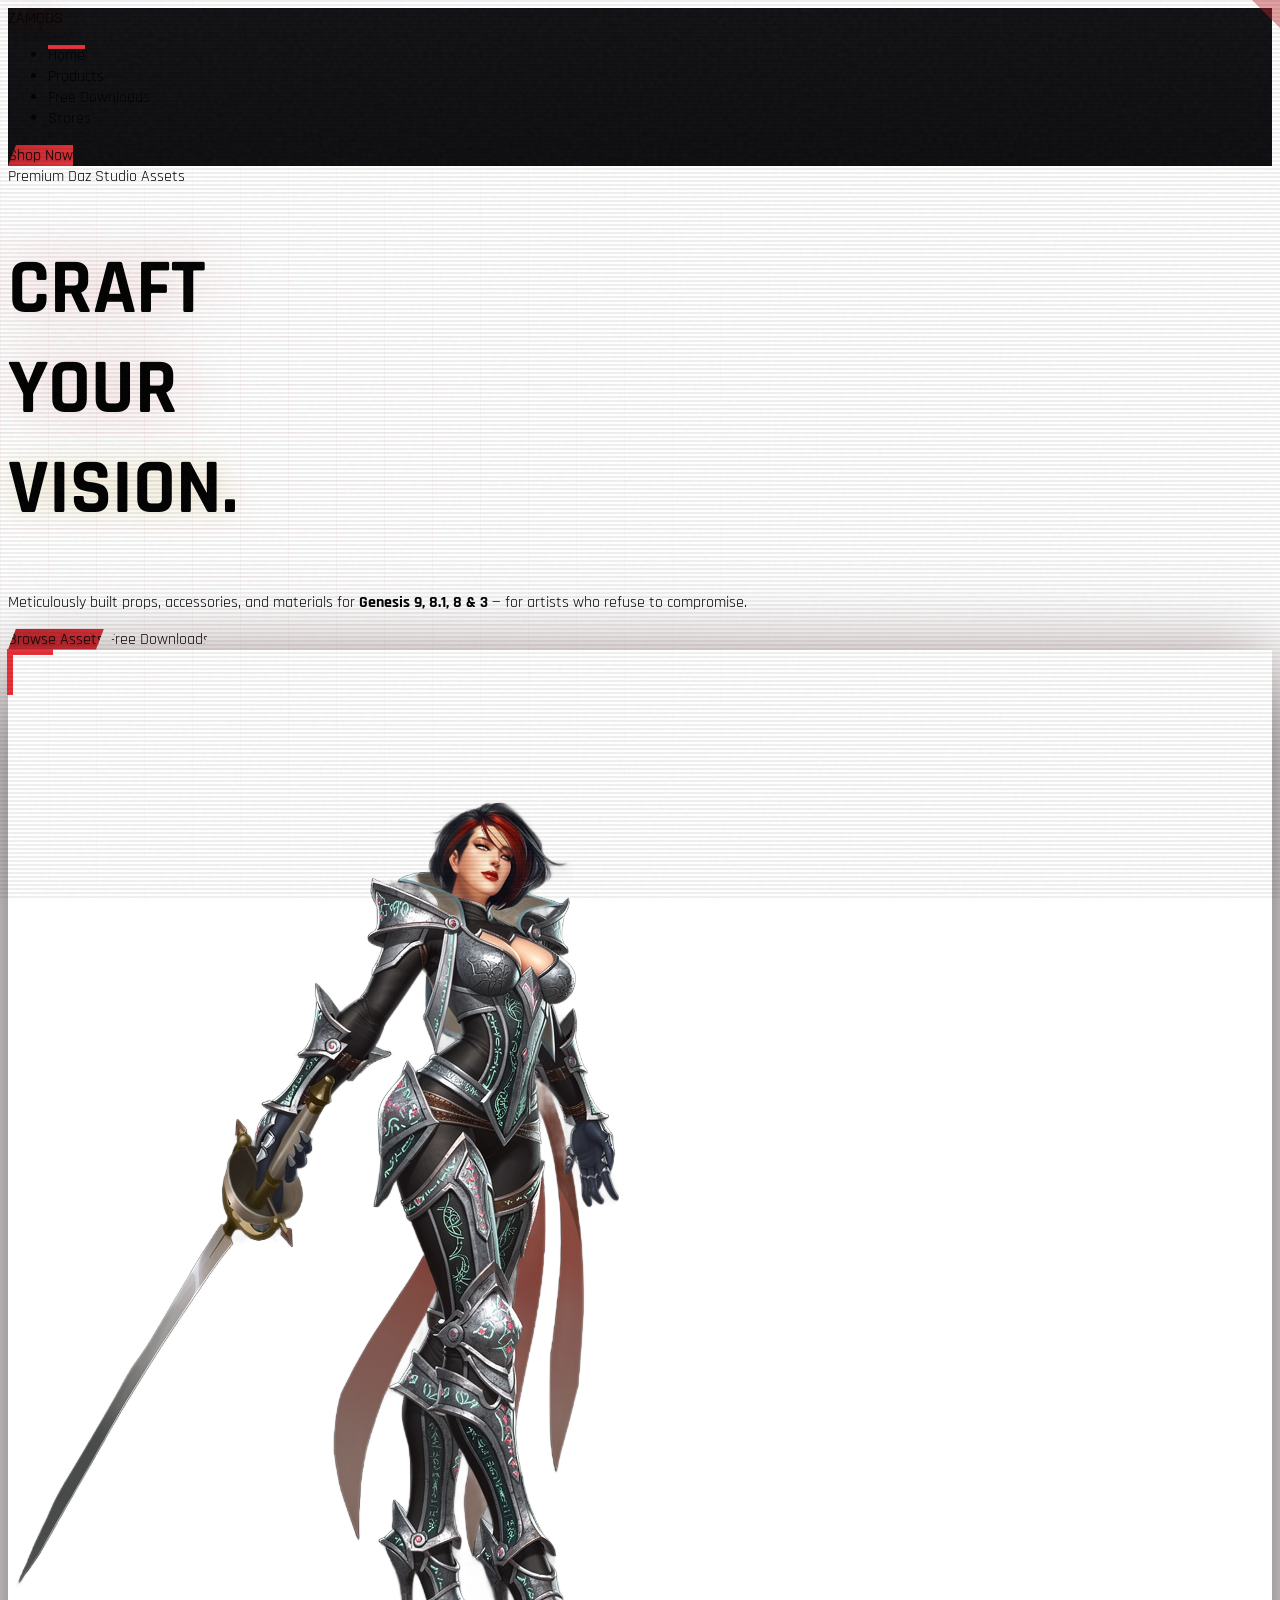
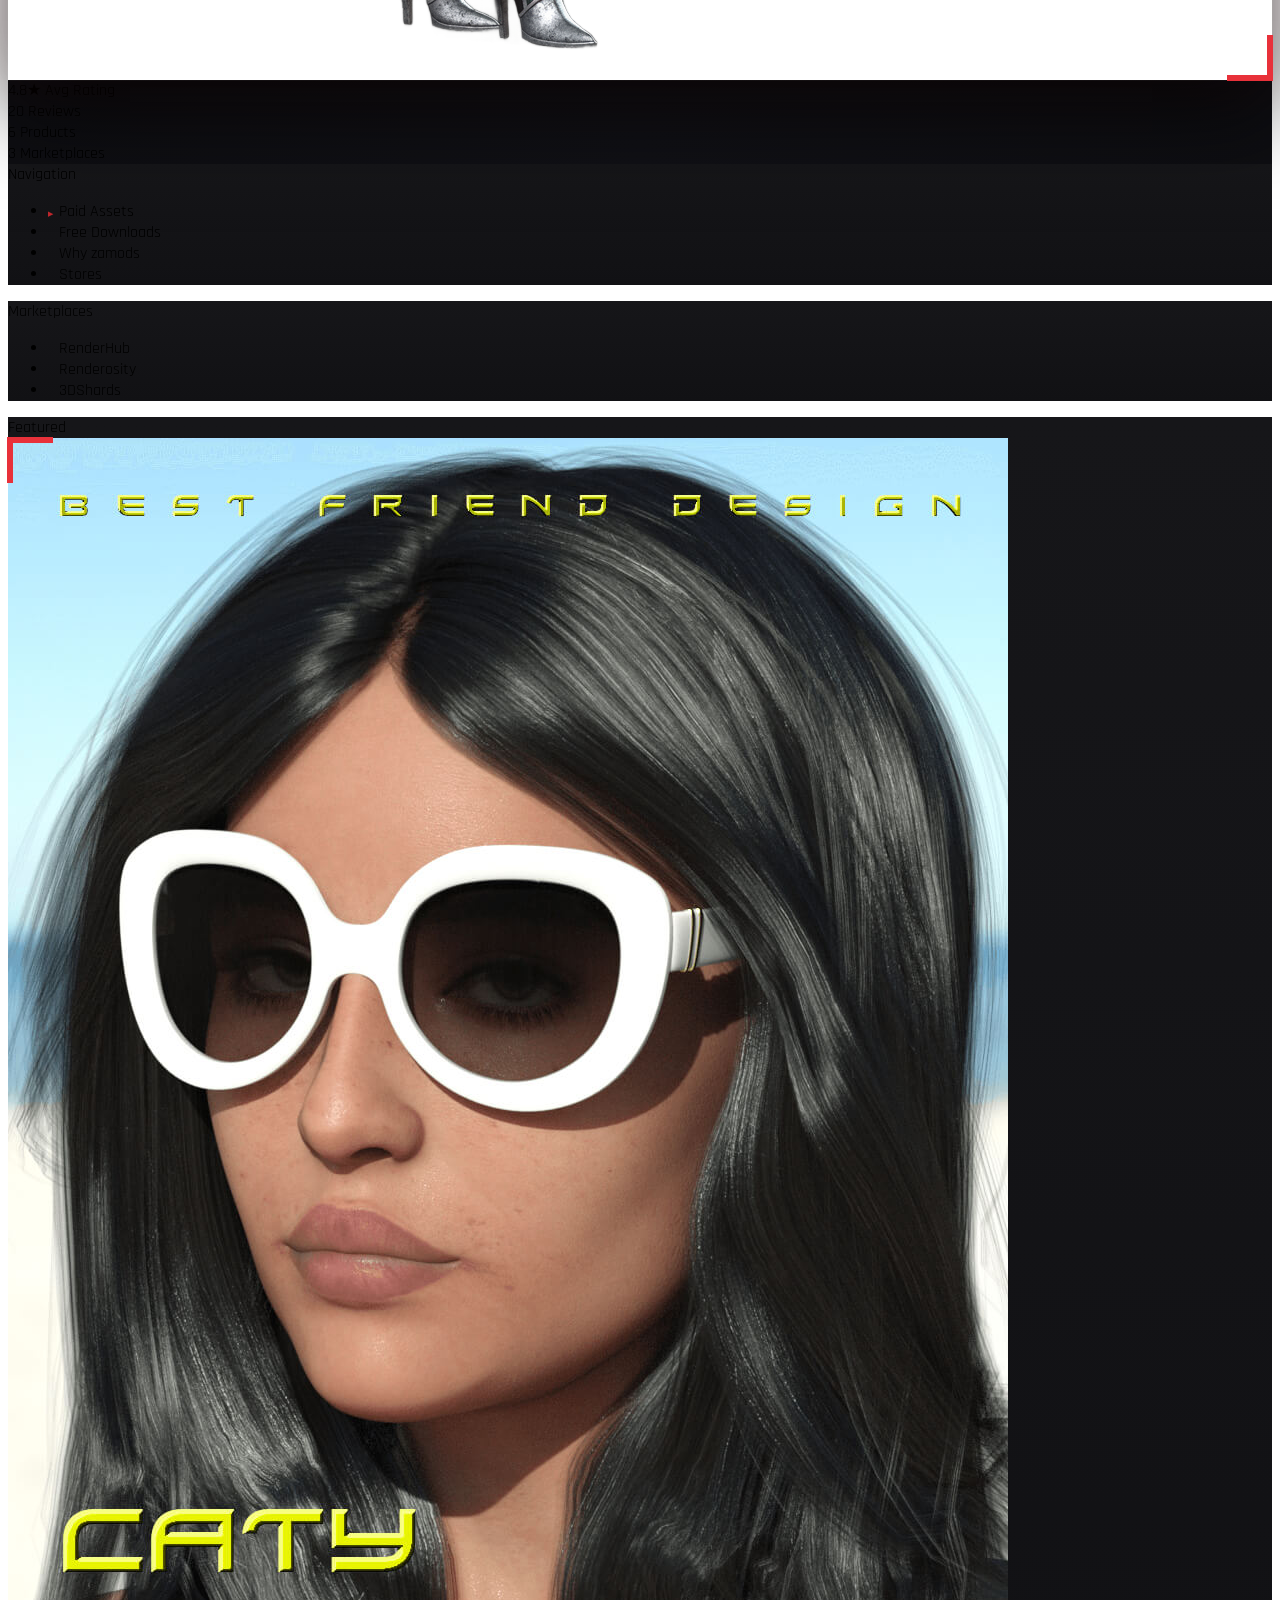
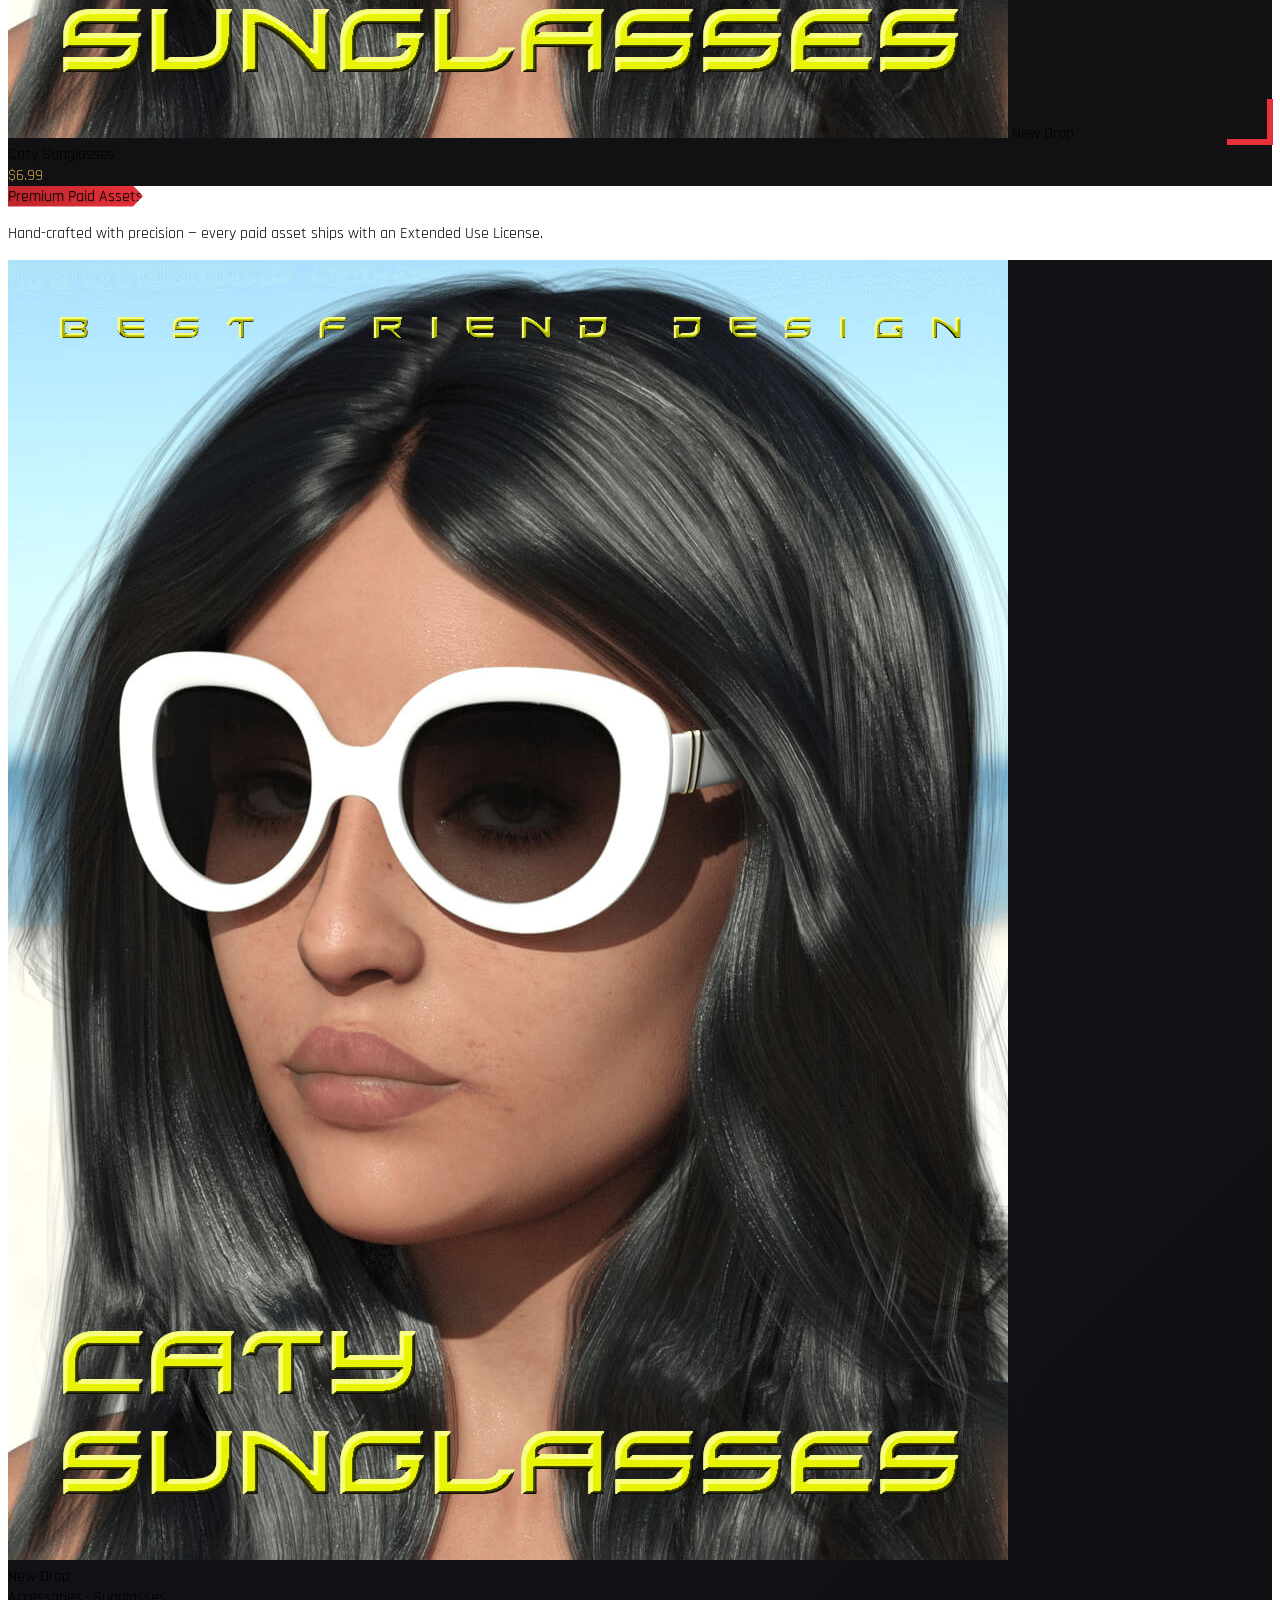
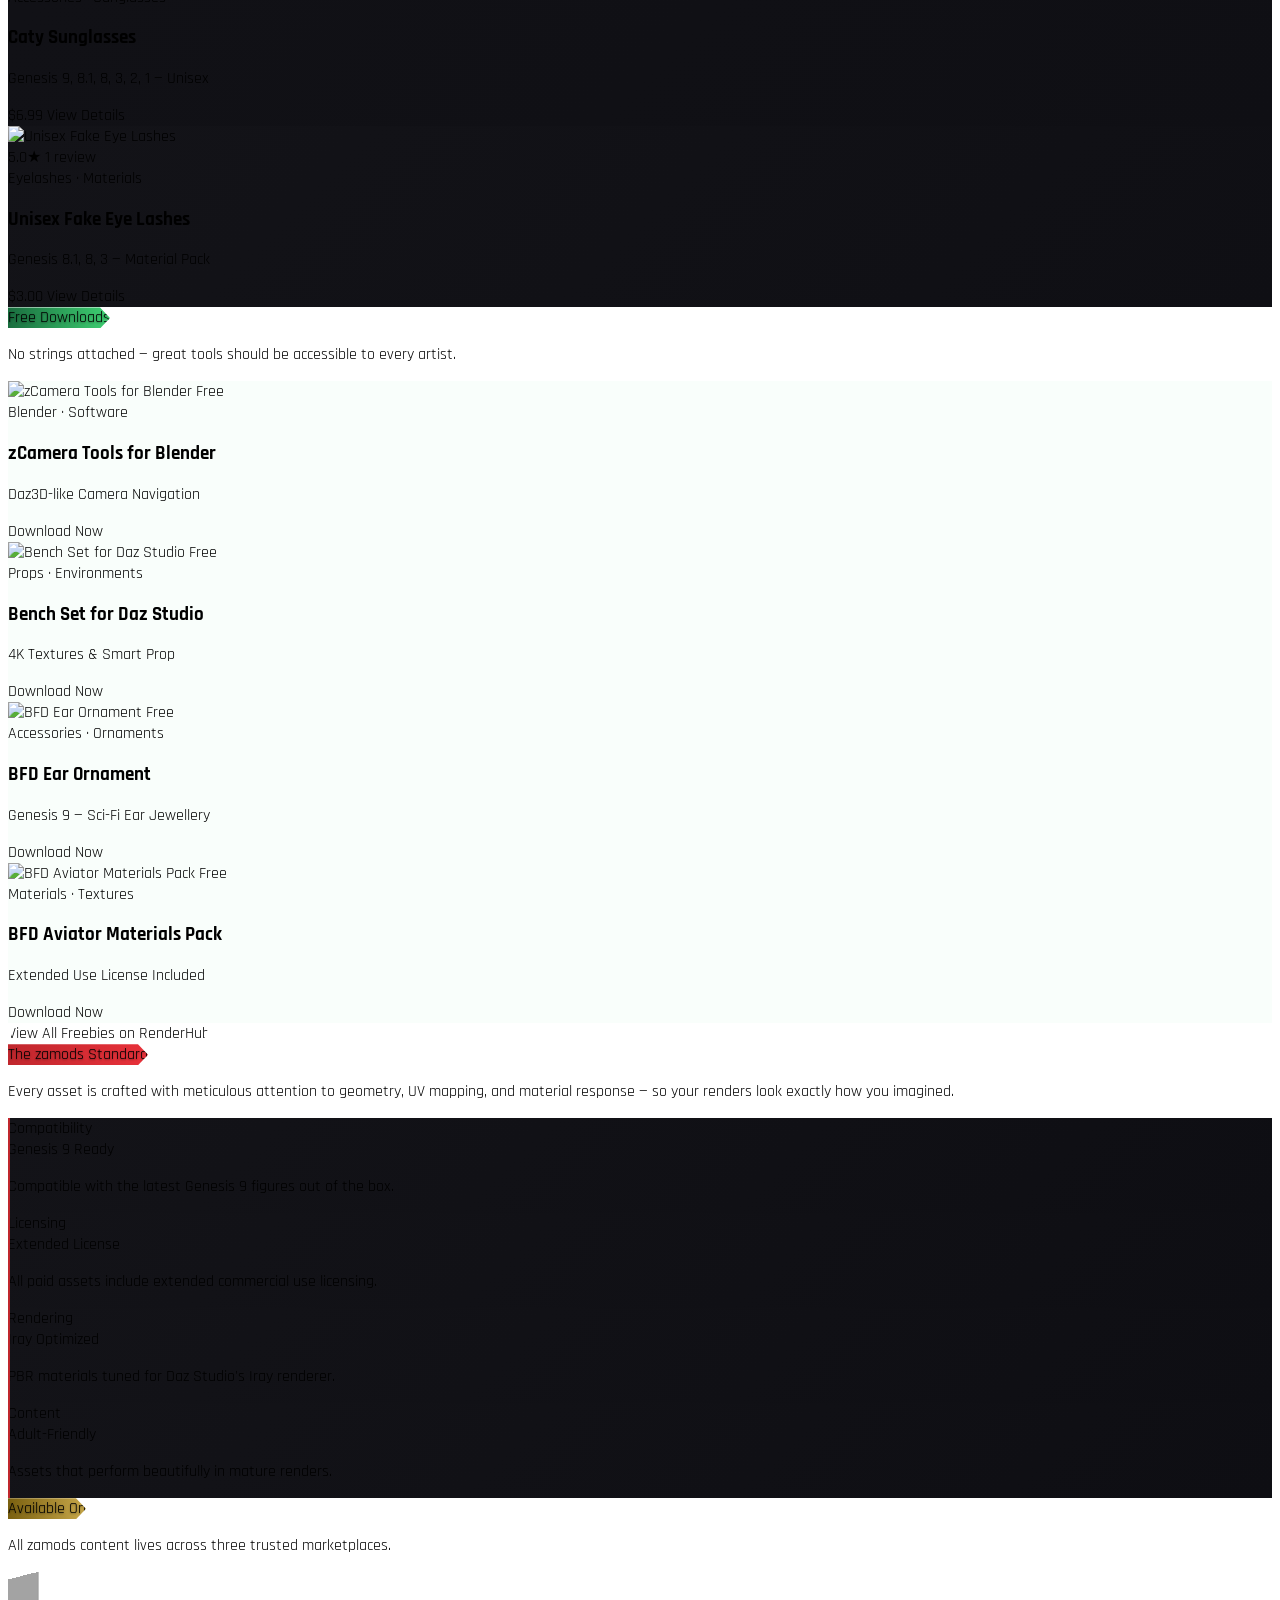
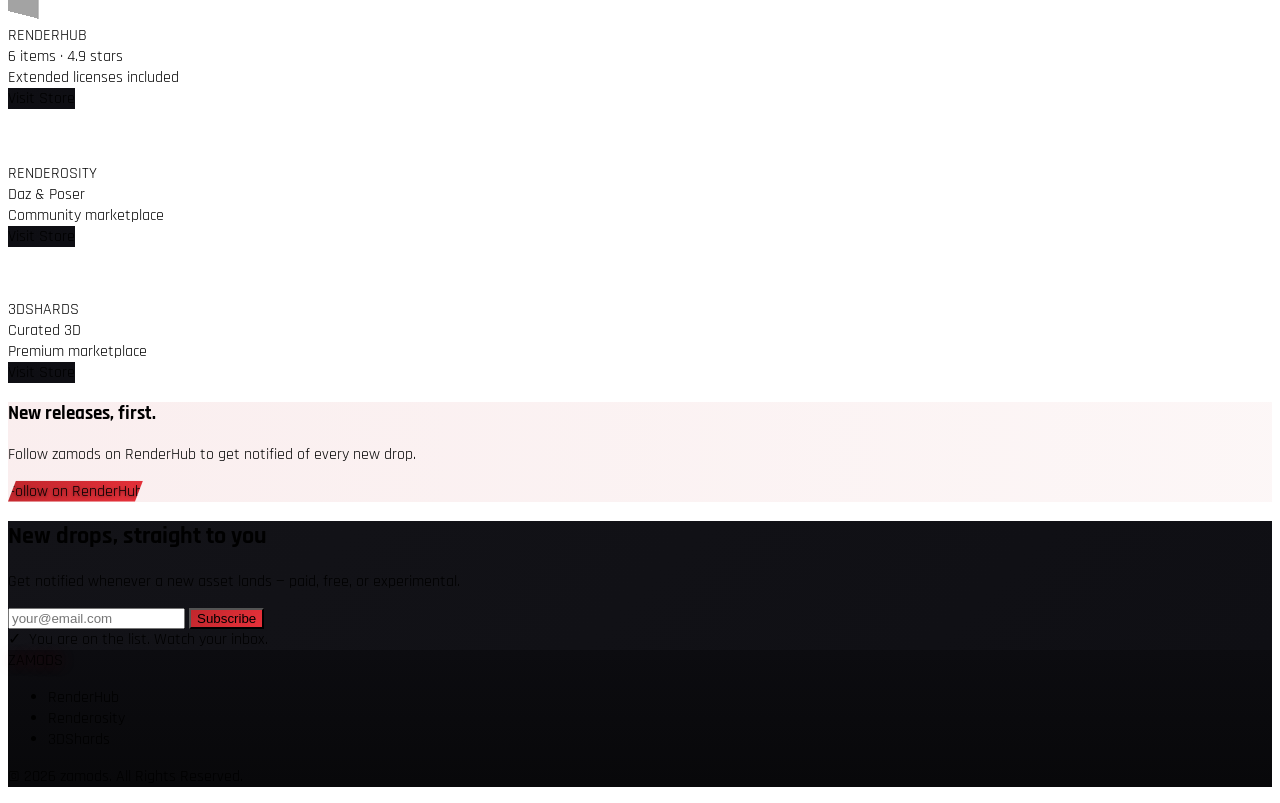
==== commit 17369e4a: "added images and dirs" ====
--- a/index.html
+++ b/index.html
@@ -8,6 +8,7 @@
       name="description"
       content="zamods creates premium Daz Studio assets — eyelashes, sunglasses, props, materials, and Blender tools for Genesis 9, 8.1, 8, 3."
     />
+    <link rel="stylesheet" href="/assets/style.css" />
     <link rel="canonical" href="https://zamods.com/" />
     <link rel="preconnect" href="https://fonts.googleapis.com" />
     <link rel="preconnect" href="https://fonts.gstatic.com" crossorigin />
@@ -43,297 +44,6 @@
         },
       };
     </script>
-    <style>
-      body {
-        font-family: "Rajdhani", sans-serif;
-        -webkit-font-smoothing: antialiased;
-        overflow-x: hidden;
-      }
-      a {
-        text-decoration: none;
-        color: inherit;
-      }
-
-      /* Scanline overlay */
-      body::before {
-        content: "";
-        position: fixed;
-        inset: 0;
-        pointer-events: none;
-        z-index: 9999;
-        background: repeating-linear-gradient(
-          0deg,
-          transparent,
-          transparent 2px,
-          rgba(0, 0, 0, 0.06) 2px,
-          rgba(0, 0, 0, 0.06) 4px
-        );
-      }
-
-      /* Noise texture */
-      .noise::after {
-        content: "";
-        position: absolute;
-        inset: 0;
-        pointer-events: none;
-        background-image: url("data:image/svg+xml,%3Csvg viewBox='0 0 200 200' xmlns='http://www.w3.org/2000/svg'%3E%3Cfilter id='n'%3E%3CfeTurbulence type='fractalNoise' baseFrequency='0.9' numOctaves='4' stitchTiles='stitch'/%3E%3C/filter%3E%3Crect width='100%25' height='100%25' filter='url(%23n)' opacity='0.04'/%3E%3C/svg%3E");
-      }
-
-      /* Clip-path buttons */
-      .btn-clip {
-        clip-path: polygon(8px 0%, 100% 0%, calc(100% - 8px) 100%, 0% 100%);
-      }
-      .btn-clip-nav {
-        clip-path: polygon(8px 0%, 100% 0%, 100% 100%, 0% 100%);
-      }
-
-      /* Section header arrow tag */
-      .tag-arrow {
-        clip-path: polygon(
-          0% 0%,
-          calc(100% - 10px) 0%,
-          100% 50%,
-          calc(100% - 10px) 100%,
-          0% 100%
-        );
-      }
-
-      /* Hero grid overlay */
-      .hero-grid {
-        position: absolute;
-        inset: 0;
-        background-image:
-          linear-gradient(rgba(192, 39, 45, 0.05) 1px, transparent 1px),
-          linear-gradient(90deg, rgba(192, 39, 45, 0.05) 1px, transparent 1px);
-        background-size: 48px 48px;
-        mask-image: radial-gradient(
-          ellipse 70% 70% at 15% 50%,
-          black 0%,
-          transparent 80%
-        );
-      }
-
-      /* Nav tab underline */
-      .nav-tab-link {
-        position: relative;
-      }
-      .nav-tab-link::after {
-        content: "";
-        position: absolute;
-        top: 0;
-        bottom: 0;
-        left: 0;
-        right: 0;
-        height: 4px;
-        background: #e8313a;
-        transform: scaleX(0);
-        transition: transform 0.2s;
-      }
-      .nav-tab-link:hover::after,
-      .nav-tab-link.active::after {
-        transform: scaleX(1);
-      }
-
-      /* Sidebar nav arrow */
-      .sidebar-link::before {
-        content: "▶";
-        font-size: 7px;
-        color: #c0272d;
-        opacity: 0;
-        transition: opacity 0.15s;
-        margin-right: 6px;
-      }
-      .sidebar-link:hover::before,
-      .sidebar-link.active::before {
-        opacity: 1;
-      }
-
-      /* Hero eyebrow line */
-      .eyebrow-line::before {
-        content: "";
-        display: inline-block;
-        width: 28px;
-        height: 1px;
-        background: #e8313a;
-        vertical-align: middle;
-        margin-right: 10px;
-      }
-
-      /* Corner bracket decoration on cards */
-      .corner-bracket::after {
-        content: "";
-        position: absolute;
-        top: 0;
-        right: 0;
-        width: 0;
-        height: 0;
-        border-style: solid;
-        border-width: 0 28px 28px 0;
-        border-color: transparent rgba(192, 39, 45, 0.25) transparent
-          transparent;
-      }
-
-      /* Gallery frame corners */
-      .frame-corners {
-        position: relative;
-      }
-      .frame-corners::before,
-      .frame-corners::after {
-        content: "";
-        position: absolute;
-        width: 40px;
-        height: 40px;
-        border-color: #e8313a;
-        border-style: solid;
-        z-index: 3;
-      }
-      .frame-corners::before {
-        top: -1px;
-        left: -1px;
-        border-width: 6px 0 0 6px;
-      }
-      .frame-corners::after {
-        bottom: -1px;
-        right: -1px;
-        border-width: 0 6px 6px 0;
-      }
-
-      /* Why item left stripe */
-      .why-stripe {
-        position: relative;
-        overflow: hidden;
-      }
-      .why-stripe::before {
-        content: "";
-        position: absolute;
-        left: 0;
-        top: 0;
-        bottom: 0;
-        width: 2px;
-        background: #c0272d;
-      }
-
-      /* Reveal animation */
-      .reveal {
-        opacity: 0;
-        transform: translateY(14px);
-        transition:
-          opacity 0.5s ease,
-          transform 0.5s ease;
-      }
-      .reveal.in {
-        opacity: 1;
-        transform: none;
-      }
-
-      /* Product/freebie card reveal */
-      .card-reveal {
-        opacity: 0;
-        transform: translateY(16px);
-        transition:
-          opacity 0.45s ease,
-          transform 0.45s ease;
-      }
-      .card-reveal.in {
-        opacity: 1;
-        transform: none;
-      }
-
-      /* Hero animations */
-      @keyframes fadeUp {
-        from {
-          opacity: 0;
-          transform: translateY(18px);
-        }
-        to {
-          opacity: 1;
-          transform: none;
-        }
-      }
-      @keyframes blink {
-        0%,
-        100% {
-          opacity: 1;
-        }
-        50% {
-          opacity: 0.25;
-        }
-      }
-
-      .anim-1 {
-        opacity: 0;
-        animation: fadeUp 0.5s 0.1s both;
-      }
-      .anim-2 {
-        opacity: 0;
-        animation: fadeUp 0.55s 0.2s both;
-      }
-      .anim-3 {
-        opacity: 0;
-        animation: fadeUp 0.55s 0.3s both;
-      }
-      .anim-4 {
-        opacity: 0;
-        animation: fadeUp 0.55s 0.4s both;
-      }
-
-      .blink-dot {
-        animation: blink 2s ease-in-out infinite;
-      }
-
-      /* Product card selected state */
-      .product-card.selected {
-        border-color: rgba(200, 168, 74, 0.9) !important;
-        border-top-color: #c8a84a !important;
-        box-shadow:
-          0 0 0 2px rgba(200, 168, 74, 0.25),
-          0 12px 40px rgba(0, 0, 0, 0.6),
-          0 0 30px rgba(200, 168, 74, 0.18) !important;
-      }
-      .product-card.selected .product-link {
-        color: #c8a84a !important;
-      }
-      .product-card.selected .product-price {
-        text-shadow: 0 0 20px rgba(200, 168, 74, 0.5);
-      }
-
-      .freebie-card.selected {
-        border-color: rgba(62, 207, 114, 0.7) !important;
-        border-top-color: #3ecf72 !important;
-        box-shadow:
-          0 0 0 2px rgba(62, 207, 114, 0.2),
-          0 10px 30px rgba(0, 0, 0, 0.5) !important;
-      }
-
-      /* Selected badge */
-      .selected-badge {
-        position: absolute;
-        top: 10px;
-        right: 10px;
-        z-index: 10;
-        font-family: "Share Tech Mono", monospace;
-        font-size: 9px;
-        letter-spacing: 0.14em;
-        text-transform: uppercase;
-        background: rgba(200, 168, 74, 0.95);
-        color: #040300;
-        padding: 3px 8px;
-        font-weight: 700;
-        display: none;
-      }
-      .product-card.selected .selected-badge,
-      .freebie-card.selected .selected-badge {
-        display: block;
-      }
-
-      /* Scrollbar hide */
-      .no-scrollbar::-webkit-scrollbar {
-        display: none;
-      }
-      .no-scrollbar {
-        scrollbar-width: none;
-      }
-    </style>
   </head>
   <body class="bg-bg text-txt text-[17px] font-raj leading-relaxed">
     <!-- TOP BANNER -->
@@ -1187,7 +897,7 @@
           tag: "Accessories · Sunglasses",
           price: "$6.99",
           badge: "New Drop",
-          img: "https://cdn.renderhub.com/zamods/caty-sunglasses-g9-8-8-1-3-2-1/caty-sunglasses-g9-8-8-1-3-2-1.jpg",
+          img: "./assets/products/caty-sunglasses/caty-sunglasses-01.jpg",
           rating: 5.0,
           reviews: 3,
           stores: {
--- a/assets/style.css
+++ b/assets/style.css
@@ -0,0 +1,397 @@
+body {
+    font-family: "Rajdhani", sans-serif;
+    -webkit-font-smoothing: antialiased;
+    overflow-x: hidden;
+}
+
+a {
+    text-decoration: none;
+    color: inherit;
+}
+
+/* Scanline overlay */
+body::before {
+    content: "";
+    position: fixed;
+    inset: 0;
+    pointer-events: none;
+    z-index: 9999;
+    background: repeating-linear-gradient(0deg,
+            transparent,
+            transparent 2px,
+            rgba(0, 0, 0, 0.06) 2px,
+            rgba(0, 0, 0, 0.06) 4px);
+}
+
+/* Noise texture */
+.noise::after {
+    content: "";
+    position: absolute;
+    inset: 0;
+    pointer-events: none;
+    background-image: url("data:image/svg+xml,%3Csvg viewBox='0 0 200 200' xmlns='http://www.w3.org/2000/svg'%3E%3Cfilter id='n'%3E%3CfeTurbulence type='fractalNoise' baseFrequency='0.9' numOctaves='4' stitchTiles='stitch'/%3E%3C/filter%3E%3Crect width='100%25' height='100%25' filter='url(%23n)' opacity='0.04'/%3E%3C/svg%3E");
+}
+
+/* Clip-path buttons */
+.btn-clip {
+    clip-path: polygon(8px 0%, 100% 0%, calc(100% - 8px) 100%, 0% 100%);
+}
+
+.btn-clip-nav {
+    clip-path: polygon(8px 0%, 100% 0%, 100% 100%, 0% 100%);
+}
+
+.nav-buy-clip {
+    clip-path: polygon(8px 0%, 100% 0%, calc(100% - 8px) 100%, 0% 100%);
+}
+
+/* Section header arrow tag */
+.tag-arrow {
+    clip-path: polygon(0% 0%,
+            calc(100% - 10px) 0%,
+            100% 50%,
+            calc(100% - 10px) 100%,
+            0% 100%);
+}
+
+/* Hero grid overlay */
+.hero-grid {
+    position: absolute;
+    inset: 0;
+    background-image:
+        linear-gradient(rgba(192, 39, 45, 0.05) 1px, transparent 1px),
+        linear-gradient(90deg, rgba(192, 39, 45, 0.05) 1px, transparent 1px);
+    background-size: 48px 48px;
+    mask-image: radial-gradient(ellipse 70% 70% at 15% 50%,
+            black 0%,
+            transparent 80%);
+}
+
+/* Nav tab underline */
+.nav-tab-link {
+    position: relative;
+}
+
+.nav-tab-link::after {
+    content: "";
+    position: absolute;
+    top: 0;
+    bottom: 0;
+    left: 0;
+    right: 0;
+    height: 4px;
+    background: #e8313a;
+    transform: scaleX(0);
+    transition: transform 0.2s;
+}
+
+.nav-tab-link:hover::after,
+.nav-tab-link.active::after {
+    transform: scaleX(1);
+}
+
+/* Sidebar nav arrow */
+.sidebar-link::before {
+    content: "▶";
+    font-size: 7px;
+    color: #c0272d;
+    opacity: 0;
+    transition: opacity 0.15s;
+    margin-right: 6px;
+}
+
+.sidebar-link:hover::before,
+.sidebar-link.active::before {
+    opacity: 1;
+}
+
+/* Hero eyebrow line */
+.eyebrow-line::before {
+    content: "";
+    display: inline-block;
+    width: 28px;
+    height: 1px;
+    background: #e8313a;
+    vertical-align: middle;
+    margin-right: 10px;
+}
+
+/* Corner bracket decoration on cards */
+.corner-bracket::after {
+    content: "";
+    position: absolute;
+    top: 0;
+    right: 0;
+    width: 0;
+    height: 0;
+    border-style: solid;
+    border-width: 0 28px 28px 0;
+    border-color: transparent rgba(192, 39, 45, 0.25) transparent transparent;
+}
+
+/* Gallery frame corners */
+.frame-corners {
+    position: relative;
+}
+
+.frame-corners::before,
+.frame-corners::after {
+    content: "";
+    position: absolute;
+    width: 40px;
+    height: 40px;
+    border-color: #e8313a;
+    border-style: solid;
+    z-index: 3;
+}
+
+.frame-corners::before {
+    top: -1px;
+    left: -1px;
+    border-width: 6px 0 0 6px;
+}
+
+.frame-corners::after {
+    bottom: -1px;
+    right: -1px;
+    border-width: 0 6px 6px 0;
+}
+
+/* Why item left stripe */
+.why-stripe {
+    position: relative;
+    overflow: hidden;
+}
+
+.why-stripe::before {
+    content: "";
+    position: absolute;
+    left: 0;
+    top: 0;
+    bottom: 0;
+    width: 2px;
+    background: #c0272d;
+}
+
+/* Reveal animation */
+.reveal {
+    opacity: 0;
+    transform: translateY(14px);
+    transition:
+        opacity 0.5s ease,
+        transform 0.5s ease;
+}
+
+.reveal.in {
+    opacity: 1;
+    transform: none;
+}
+
+/* Product/freebie card reveal */
+.card-reveal {
+    opacity: 0;
+    transform: translateY(16px);
+    transition:
+        opacity 0.45s ease,
+        transform 0.45s ease;
+}
+
+.card-reveal.in {
+    opacity: 1;
+    transform: none;
+}
+
+/* Hero animations */
+@keyframes fadeUp {
+    from {
+        opacity: 0;
+        transform: translateY(18px);
+    }
+
+    to {
+        opacity: 1;
+        transform: none;
+    }
+}
+
+@keyframes blink {
+
+    0%,
+    100% {
+        opacity: 1;
+    }
+
+    50% {
+        opacity: 0.25;
+    }
+}
+
+.anim-1 {
+    opacity: 0;
+    animation: fadeUp 0.5s 0.1s both;
+}
+
+.anim-2 {
+    opacity: 0;
+    animation: fadeUp 0.55s 0.2s both;
+}
+
+.anim-3 {
+    opacity: 0;
+    animation: fadeUp 0.55s 0.3s both;
+}
+
+.anim-4 {
+    opacity: 0;
+    animation: fadeUp 0.55s 0.4s both;
+}
+
+.blink-dot {
+    animation: blink 2s ease-in-out infinite;
+}
+
+/* Product card selected state */
+.product-card.selected {
+    border-color: rgba(200, 168, 74, 0.9) !important;
+    border-top-color: #c8a84a !important;
+    box-shadow:
+        0 0 0 2px rgba(200, 168, 74, 0.25),
+        0 12px 40px rgba(0, 0, 0, 0.6),
+        0 0 30px rgba(200, 168, 74, 0.18) !important;
+}
+
+.product-card.selected .product-link {
+    color: #c8a84a !important;
+}
+
+.product-card.selected .product-price {
+    text-shadow: 0 0 20px rgba(200, 168, 74, 0.5);
+}
+
+.freebie-card.selected {
+    border-color: rgba(62, 207, 114, 0.7) !important;
+    border-top-color: #3ecf72 !important;
+    box-shadow:
+        0 0 0 2px rgba(62, 207, 114, 0.2),
+        0 10px 30px rgba(0, 0, 0, 0.5) !important;
+}
+
+/* Selected badge */
+.selected-badge {
+    position: absolute;
+    top: 10px;
+    right: 10px;
+    z-index: 10;
+    font-family: "Share Tech Mono", monospace;
+    font-size: 9px;
+    letter-spacing: 0.14em;
+    text-transform: uppercase;
+    background: rgba(200, 168, 74, 0.95);
+    color: #040300;
+    padding: 3px 8px;
+    font-weight: 700;
+    display: none;
+}
+
+.product-card.selected .selected-badge,
+.freebie-card.selected .selected-badge {
+    display: block;
+}
+
+/* Scrollbar hide */
+.no-scrollbar::-webkit-scrollbar {
+    display: none;
+}
+
+.no-scrollbar {
+    scrollbar-width: none;
+}
+
+/* For Product Page */
+ /* Tab underline */
+ .tab-btn {
+     position: relative;
+ }
+
+ .tab-btn::after {
+     content: "";
+     position: absolute;
+     bottom: -2px;
+     left: 0;
+     right: 0;
+     height: 2px;
+     background: #e8313a;
+     transform: scaleX(0);
+     transition: transform 0.2s;
+ }
+
+ .tab-btn.active::after {
+     transform: scaleX(1);
+ }
+
+ /* Animations */
+ @keyframes fadeIn {
+     from {
+         opacity: 0;
+         transform: translateY(14px);
+     }
+
+     to {
+         opacity: 1;
+         transform: none;
+     }
+ }
+
+ .anim-in {
+     animation: fadeIn 0.5s both;
+ }
+
+ /* Thumb */
+ .thumb {
+     border: 2px solid transparent;
+     opacity: 0.5;
+     transition:
+         opacity 0.18s,
+         border-color 0.18s;
+ }
+
+ .thumb.active {
+     border-color: #e8313a;
+     opacity: 1;
+ }
+
+ .thumb:hover {
+     opacity: 0.85;
+ }
+
+ /* Tab panels */
+ .tab-panel {
+     display: none;
+ }
+
+ .tab-panel.active {
+     display: block;
+     animation: fadeIn 0.3s both;
+ }
+
+ /* Lightbox */
+ .lightbox {
+     display: none;
+ }
+
+ .lightbox.open {
+     display: flex;
+ }
+
+ /* Store row colors */
+ .store-row[data-color="gold"]:hover {
+     border-color: rgba(200, 168, 74, 0.4);
+ }
+
+ .store-row[data-color="ember"]:hover {
+     border-color: rgba(220, 100, 60, 0.4);
+ }
+
+ .store-row[data-color="cyan"]:hover {
+     border-color: rgba(100, 180, 220, 0.4);
+ }
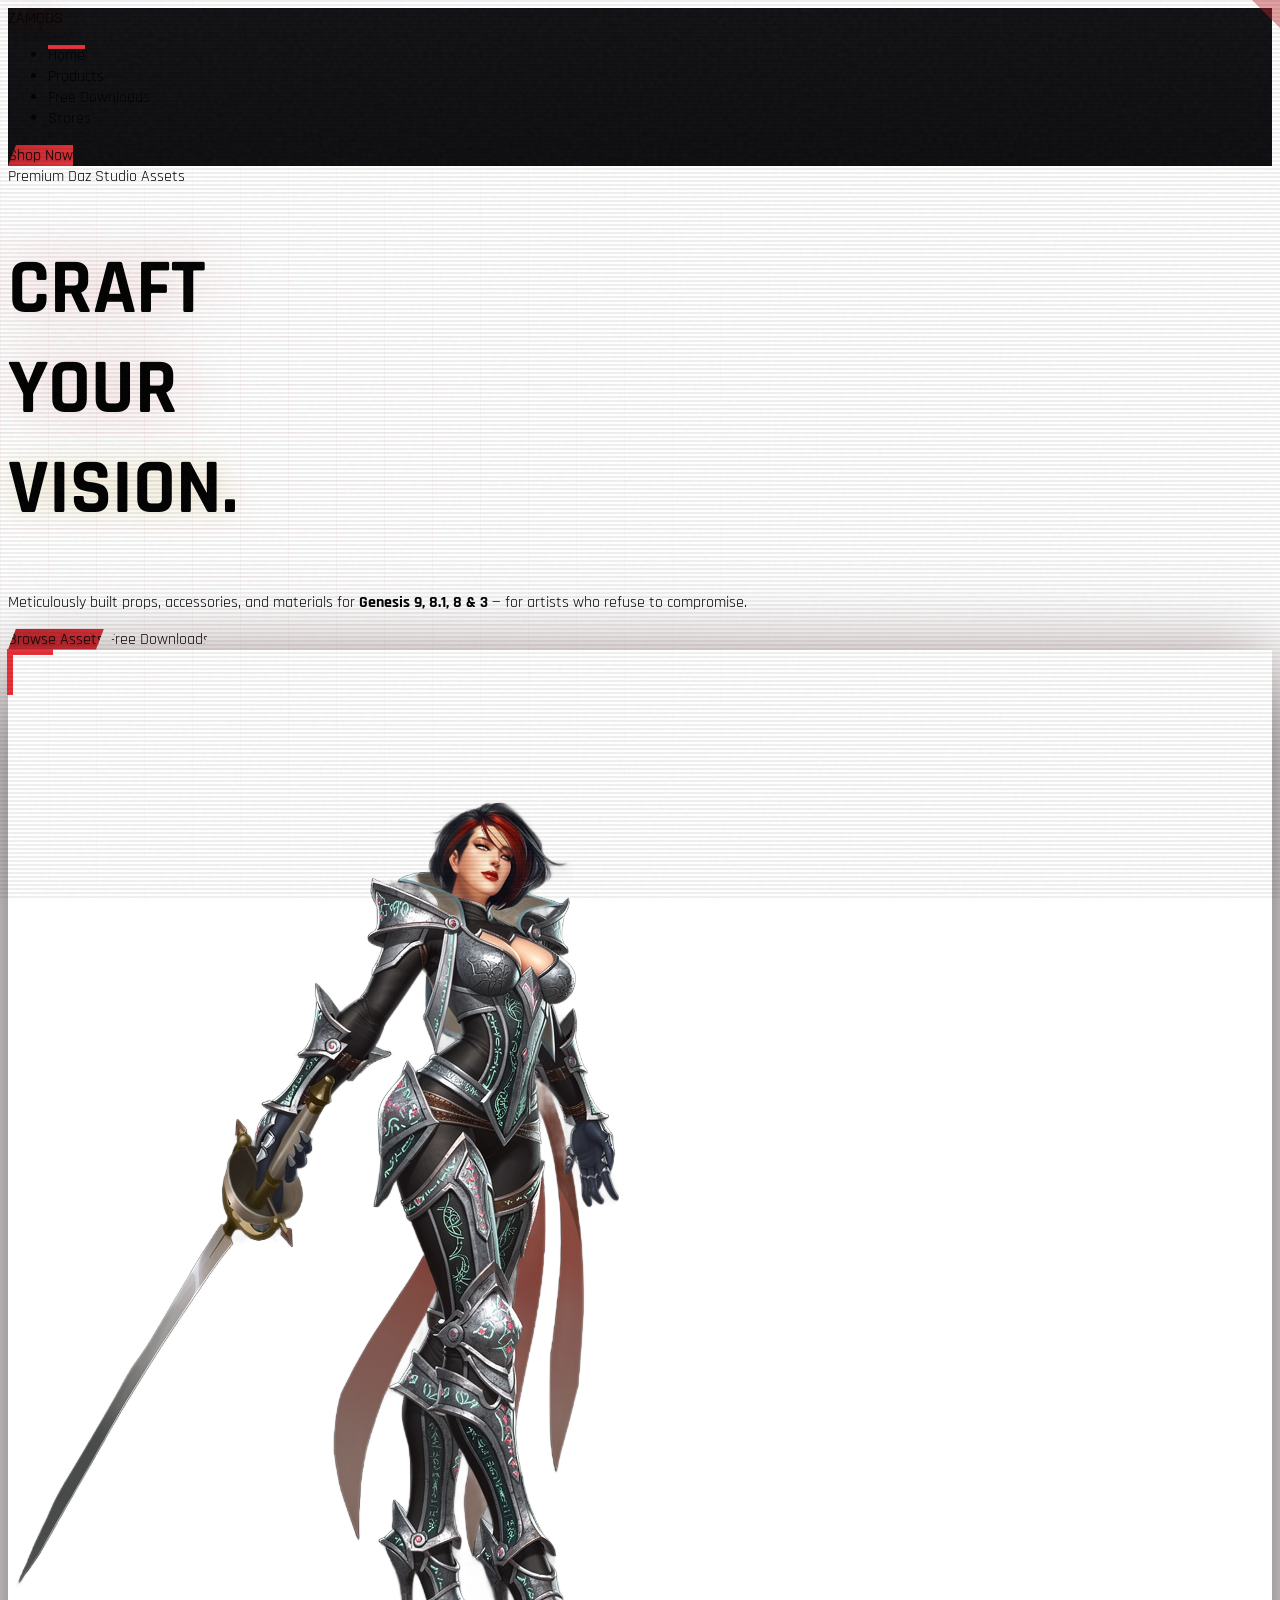
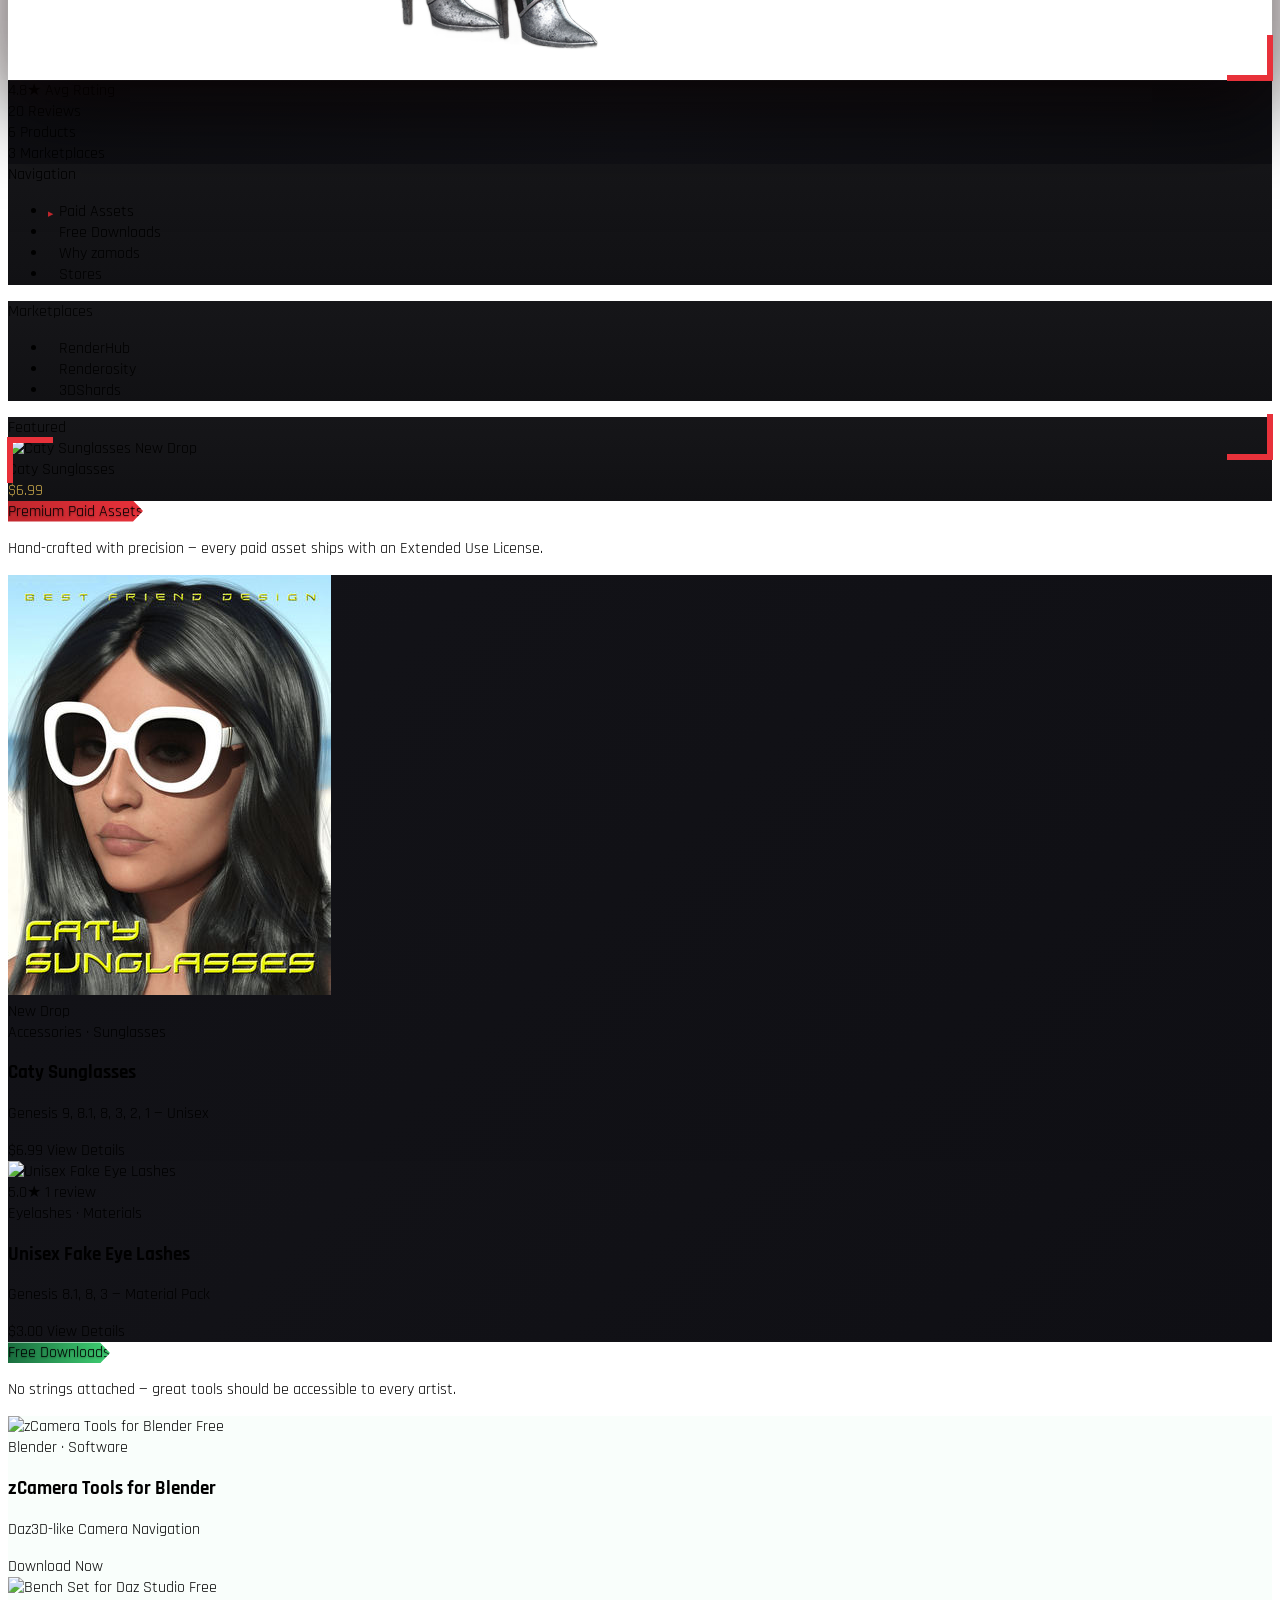
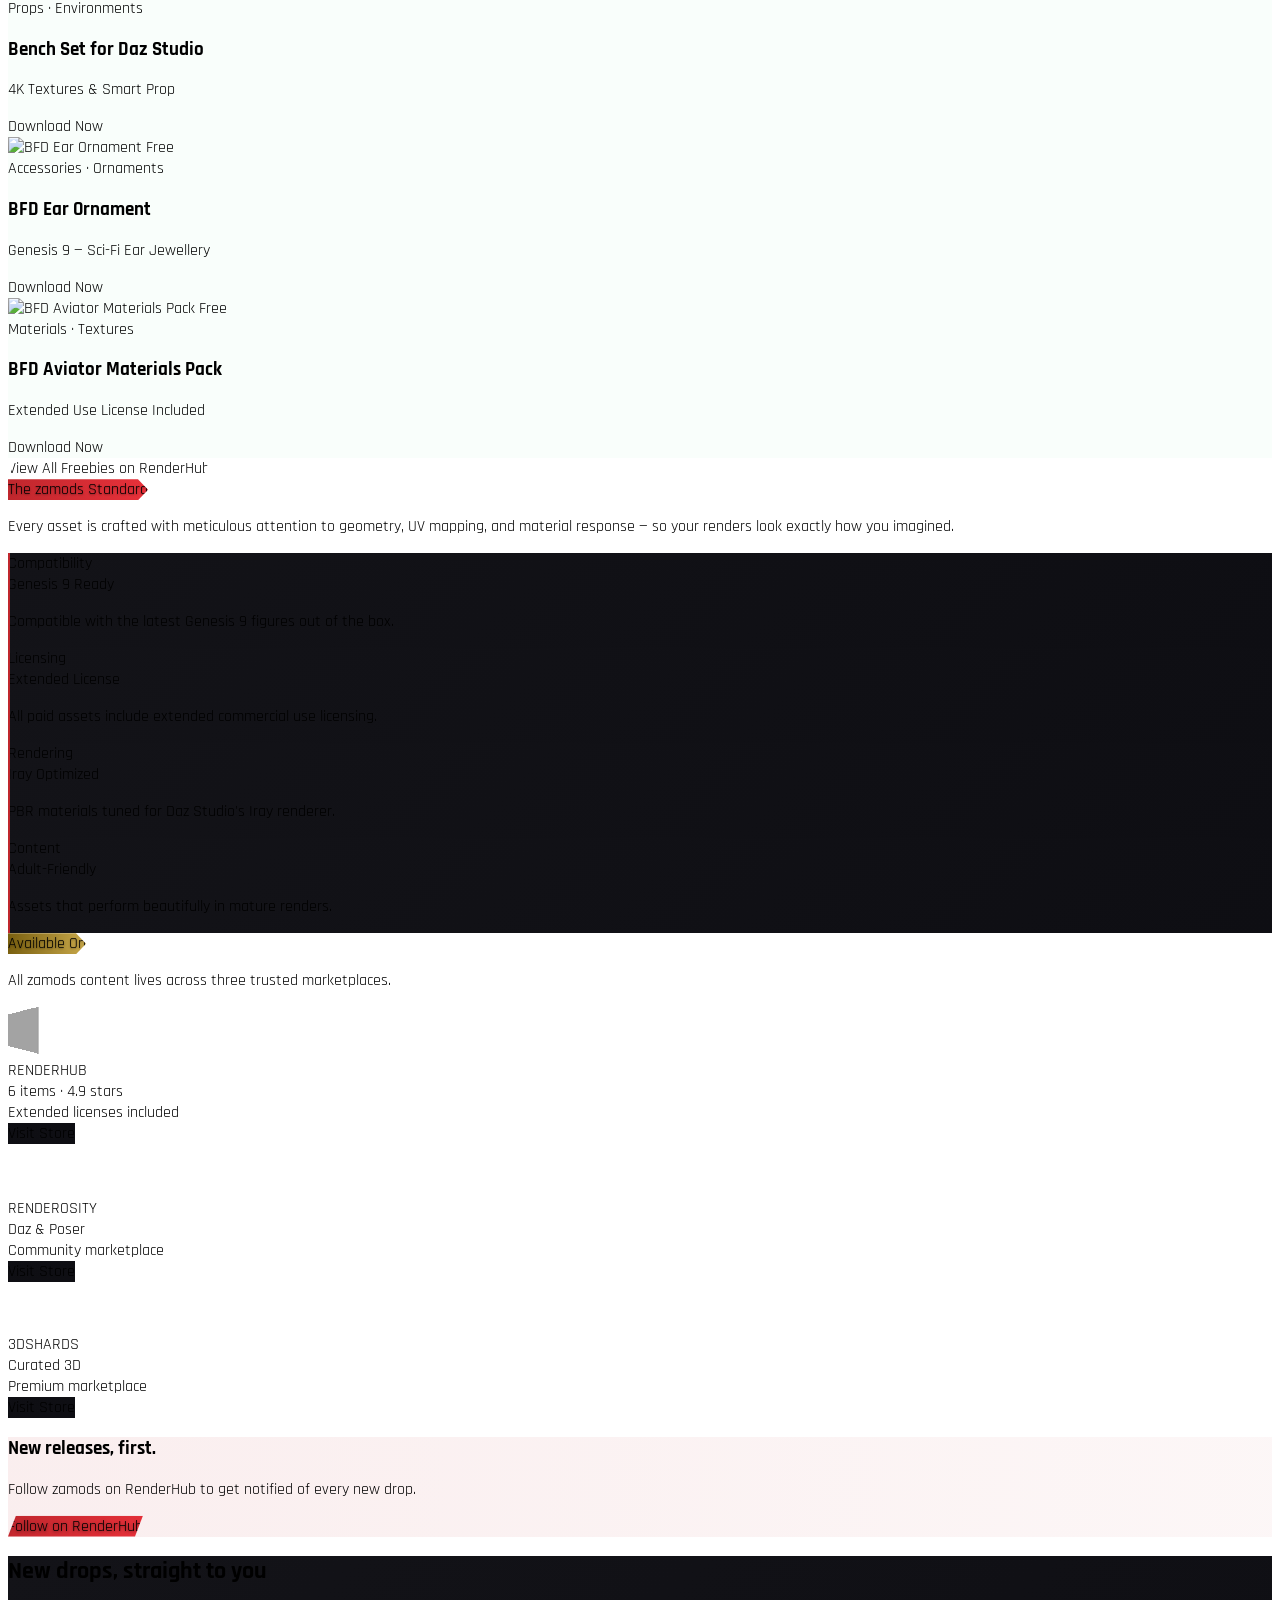
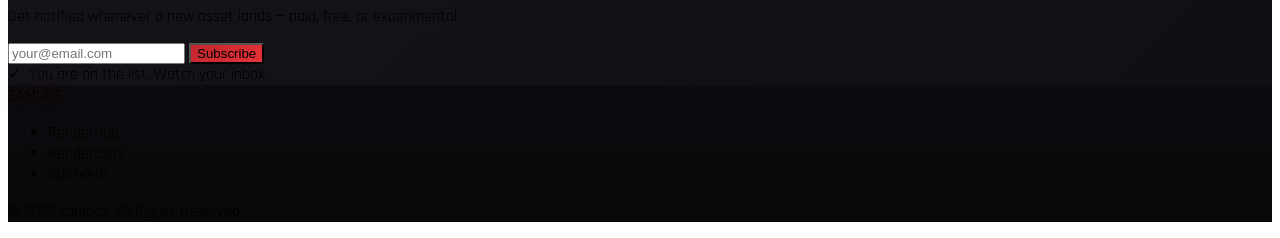
==== commit f7307288: "added extra variable galley to array" ====
--- a/index.html
+++ b/index.html
@@ -897,7 +897,7 @@
           tag: "Accessories · Sunglasses",
           price: "$6.99",
           badge: "New Drop",
-          img: "./assets/products/caty-sunglasses/caty-sunglasses-01.jpg",
+          img: "./assets/products/caty-sunglasses/caty-sunglasses-card.jpg",
           rating: 5.0,
           reviews: 3,
           stores: {
@@ -913,6 +913,11 @@
               enabled: true,
               url: "https://3dshards.com/product/caty-sunglasses-for-genesis-9-8-8-1-3-2-1-unisex/",
             },
+          },
+          gallery: {
+            author: "zamods",
+            alt_text: "",
+            url: "./assets/products/caty-sunglasses/caty-sunglasses-01.jpg",
           },
         },
         "fake-lashes": {
@@ -933,6 +938,11 @@
             renderosity: { enabled: false, url: "" },
             shards3d: { enabled: false, url: "" },
           },
+          gallery: {
+            author: "zamods",
+            alt_text: "",
+            url: "./assets/products/caty-sunglasses/caty-sunglasses-01.jpg",
+          },
         },
         "zcamera-tools": {
           featured: false,
@@ -957,6 +967,11 @@
               enabled: true,
               url: "https://3dshards.com/product/zcamera-tools-for-blender3d/",
             },
+          },
+          gallery: {
+            author: "zamods",
+            alt_text: "",
+            url: "./assets/products/caty-sunglasses/caty-sunglasses-01.jpg",
           },
         },
         "bench-set": {
@@ -983,6 +998,11 @@
               url: "https://3dshards.com/product/bench-set-for-daz-studio/",
             },
           },
+          gallery: {
+            author: "zamods",
+            alt_text: "",
+            url: "./assets/products/caty-sunglasses/caty-sunglasses-01.jpg",
+          },
         },
         "bfd-ear-ornament": {
           featured: false,
@@ -1004,6 +1024,11 @@
               url: "https://www.renderosity.com/freestuff/items/97612/bfd-ear-ornament-for-genesis-9",
             },
             shards3d: { enabled: false, url: "" },
+          },
+          gallery: {
+            author: "zamods",
+            alt_text: "",
+            url: "./assets/products/caty-sunglasses/caty-sunglasses-01.jpg",
           },
         },
         "bfd-aviator-materials": {
@@ -1023,6 +1048,11 @@
             },
             renderosity: { enabled: false, url: "" },
             shards3d: { enabled: false, url: "" },
+          },
+          gallery: {
+            author: "zamods",
+            alt_text: "",
+            url: "./assets/products/caty-sunglasses/caty-sunglasses-01.jpg",
           },
         },
       };
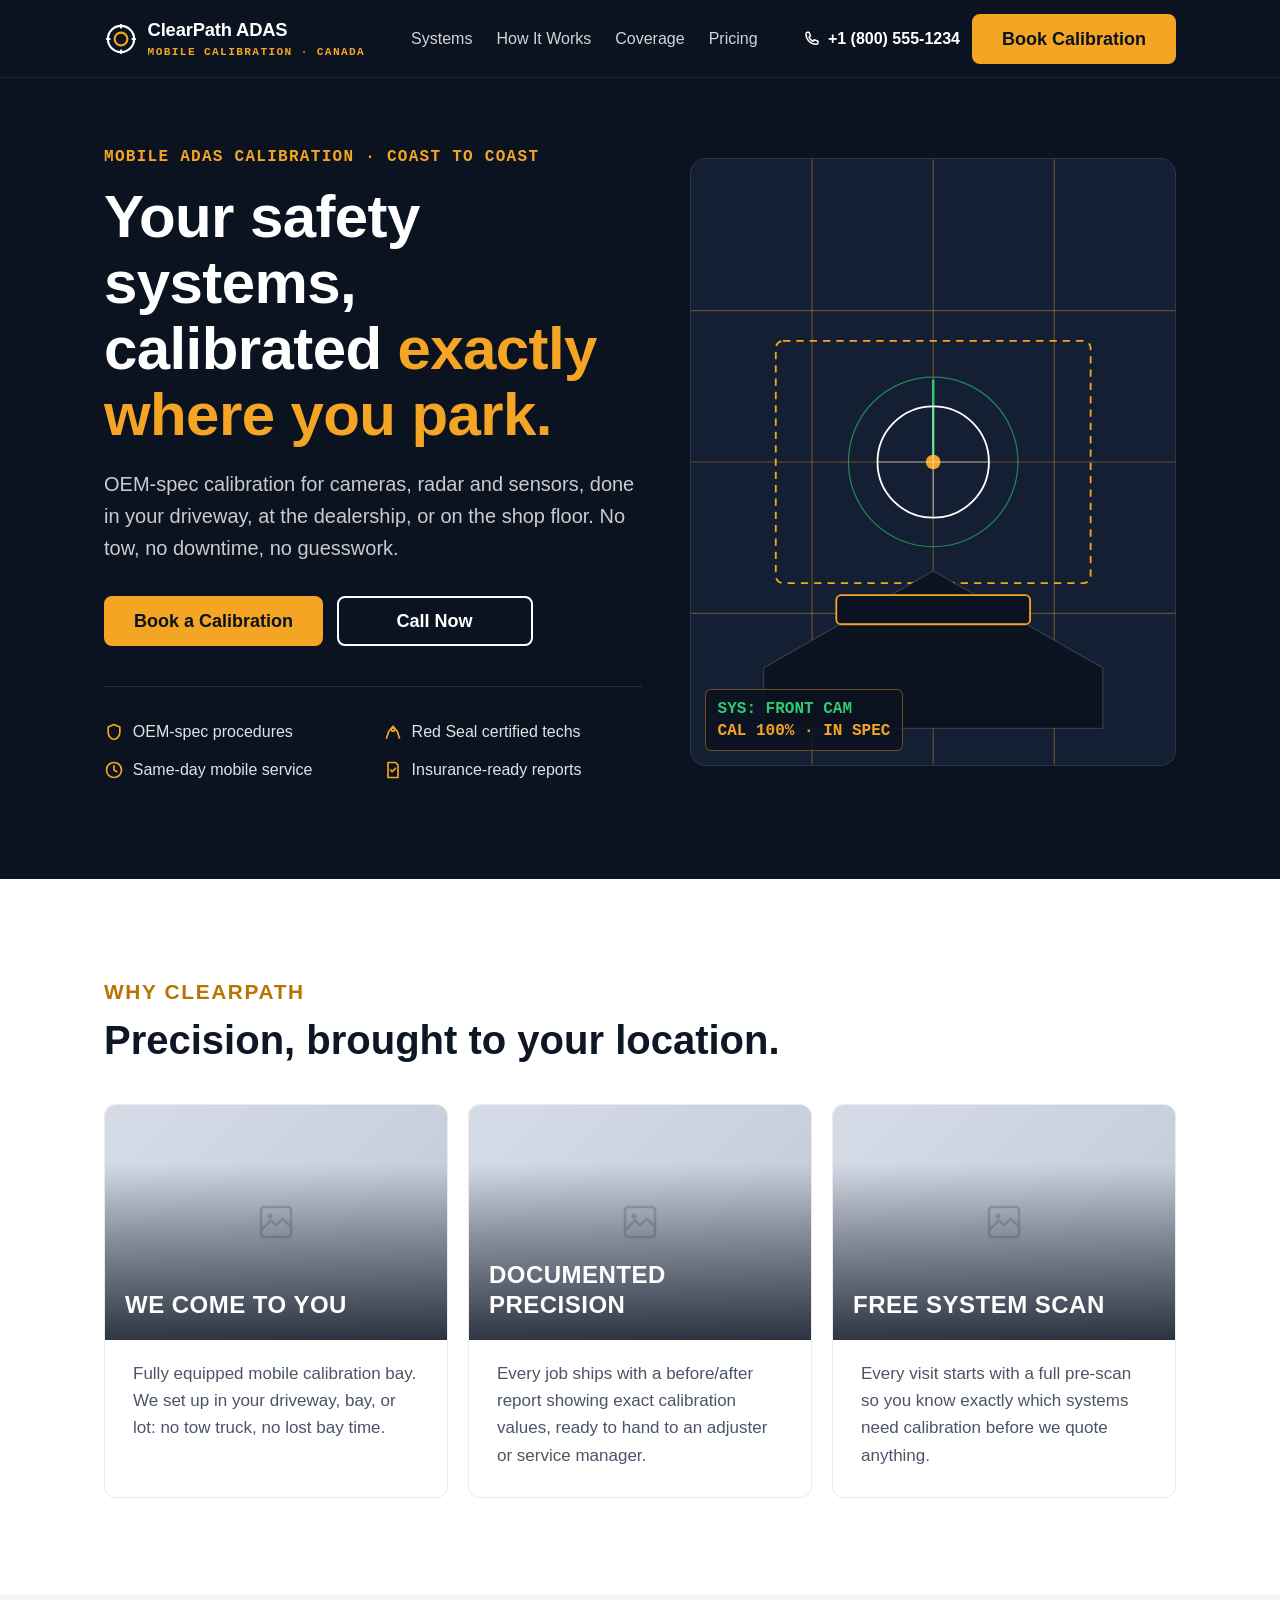
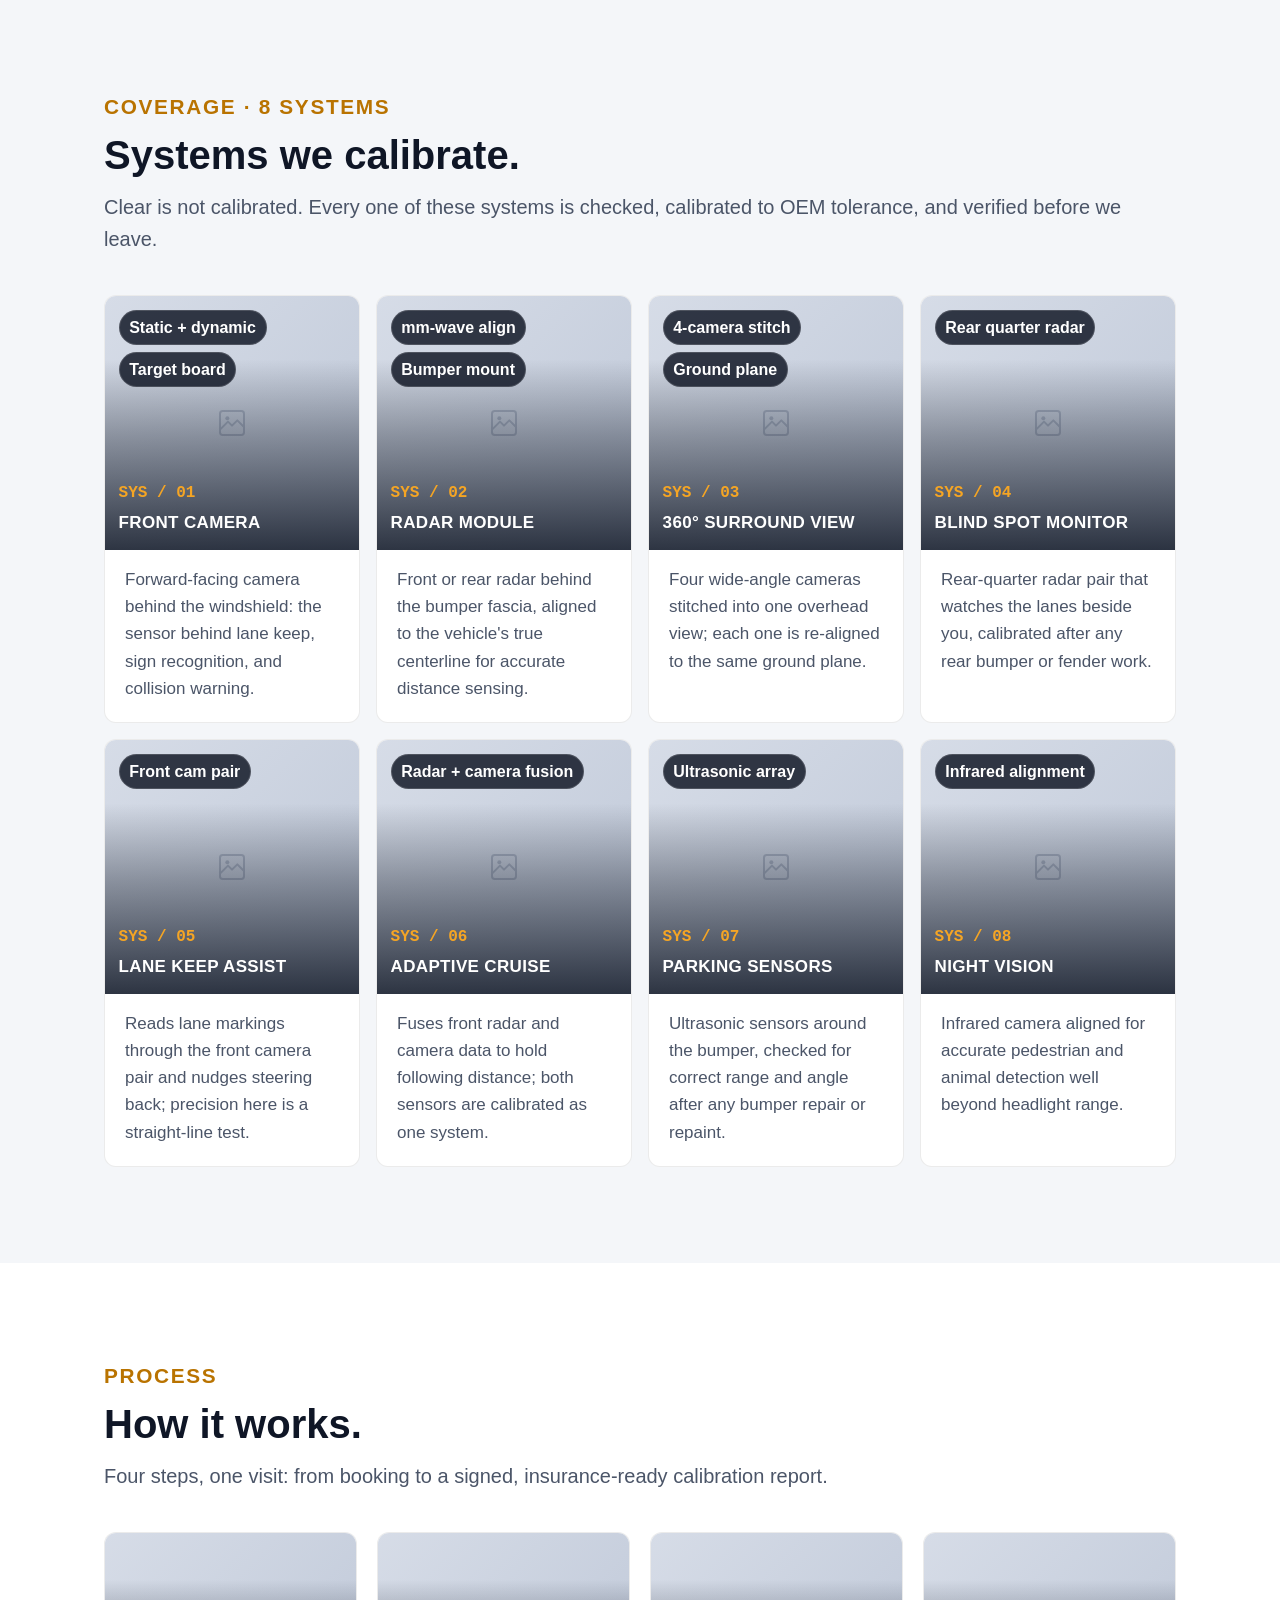
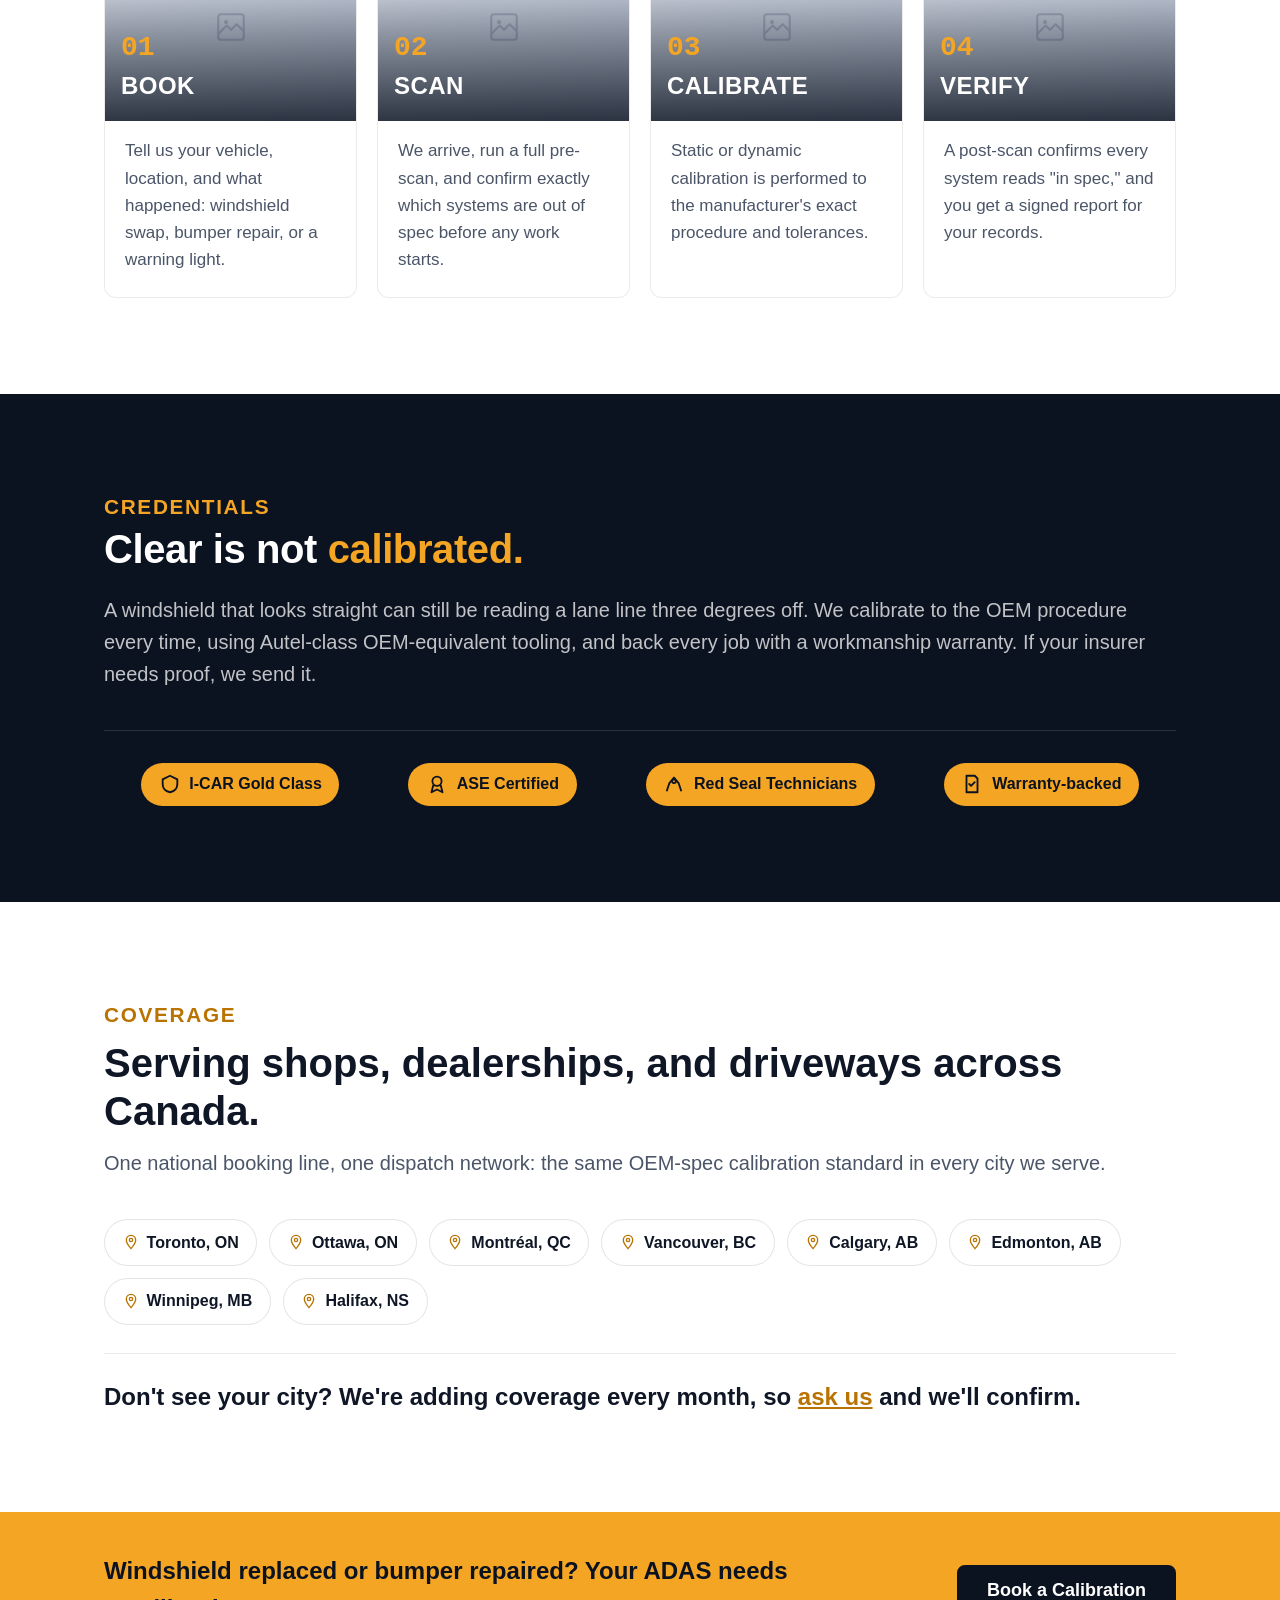
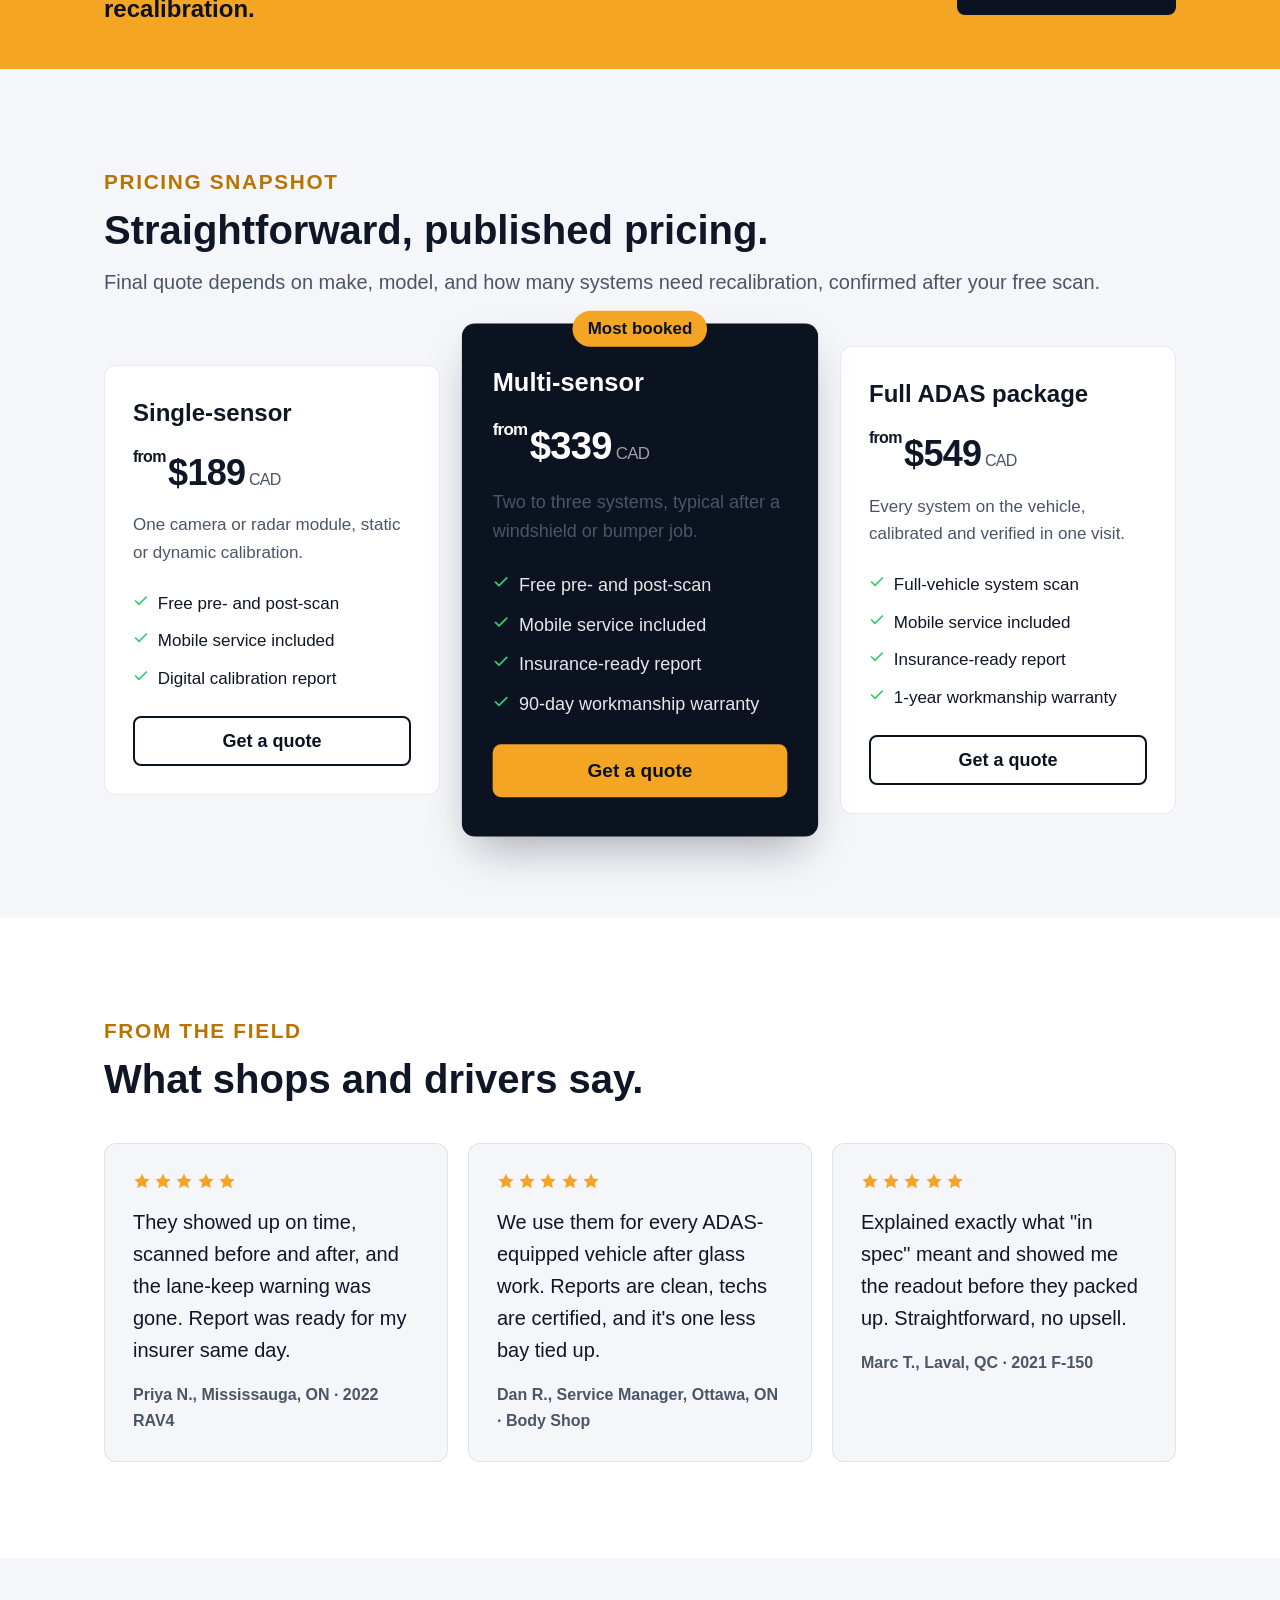
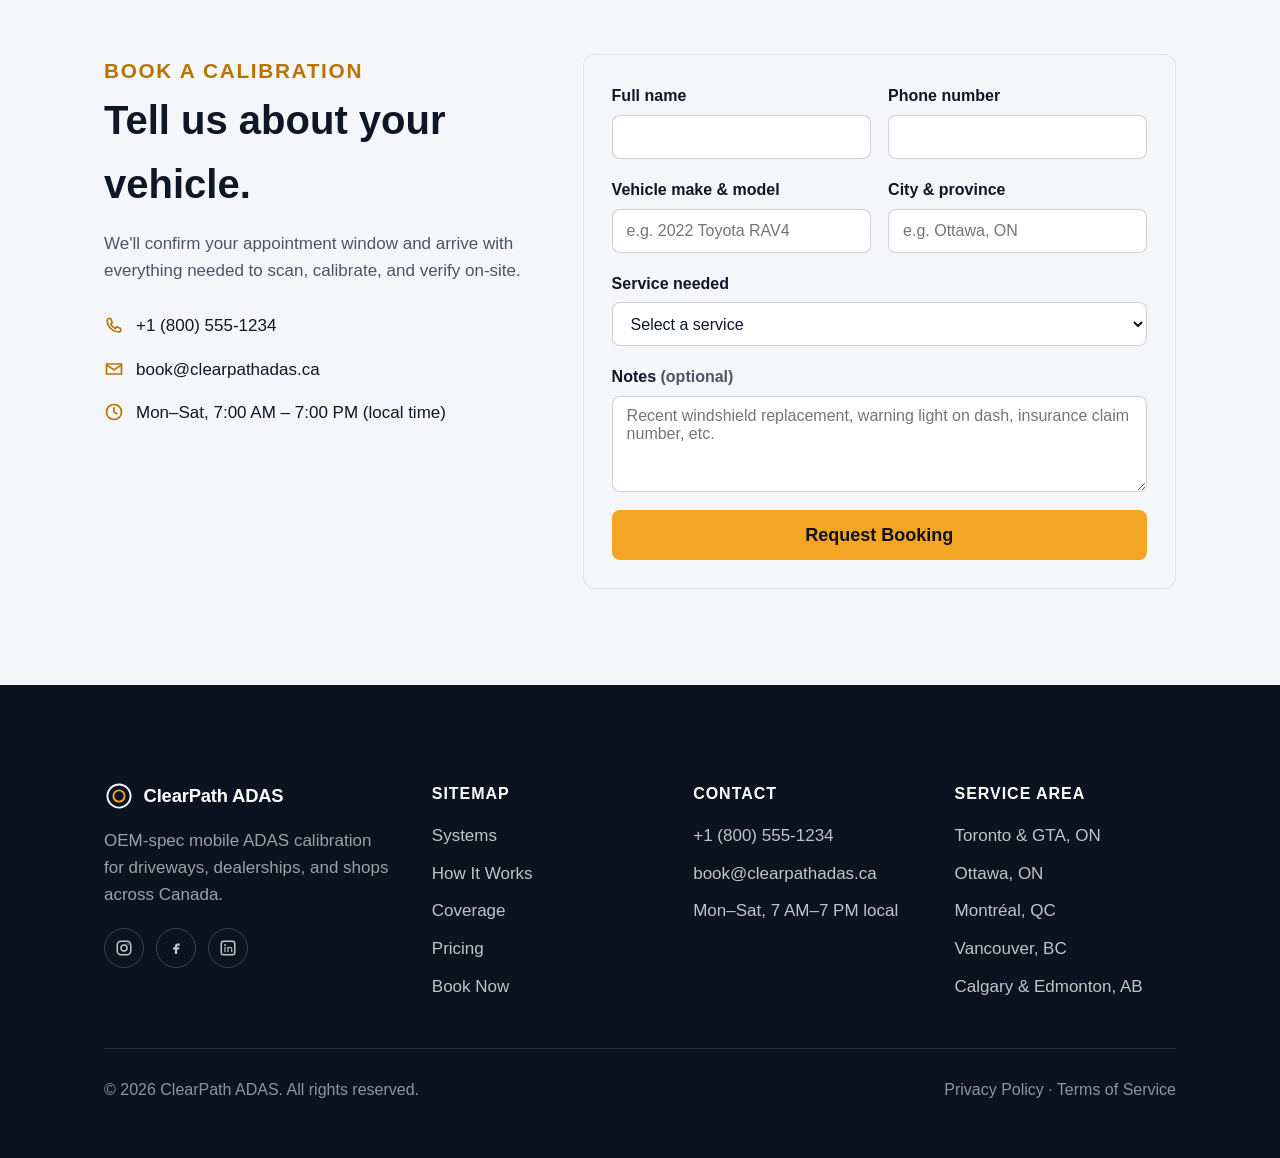
==== commit 465d4e11: "renames" ====
--- a/index.html
+++ b/index.html
@@ -1,1321 +1,3582 @@
 <!doctype html>
-<html lang="en">
+<html lang="en-CA">
   <head>
     <meta charset="UTF-8" />
-    <meta name="viewport" content="width=device-width, initial-scale=1.0" />
-    <title>zamods – Premium Daz Studio 3D Content</title>
+    <meta name="viewport" content="width=device-width, initial-scale=1" />
+    <title>ClearPath ADAS: Mobile ADAS Calibration, Anywhere in Canada</title>
     <meta
       name="description"
-      content="zamods creates premium Daz Studio assets — eyelashes, sunglasses, props, materials, and Blender tools for Genesis 9, 8.1, 8, 3."
+      content="OEM-spec ADAS calibration that comes to your driveway, dealership, or shop. Same-day mobile service, insurance-ready reports, and warranty-backed work, coast to coast in Canada."
     />
-    <link rel="stylesheet" href="/assets/style.css" />
-    <link rel="canonical" href="https://zamods.com/" />
-    <link rel="preconnect" href="https://fonts.googleapis.com" />
-    <link rel="preconnect" href="https://fonts.gstatic.com" crossorigin />
-    <link
-      href="https://fonts.googleapis.com/css2?family=Orbitron:wght@700;900&family=Share+Tech+Mono&family=Rajdhani:wght@400;500;600;700&display=swap"
-      rel="stylesheet"
-    />
-    <script src="https://cdn.tailwindcss.com"></script>
-    <script>
-      tailwind.config = {
-        theme: {
-          extend: {
-            fontFamily: {
-              orbitron: ["Orbitron", "sans-serif"],
-              mono: ["Share Tech Mono", "monospace"],
-              raj: ["Rajdhani", "sans-serif"],
-            },
-            colors: {
-              bg: "#08080a",
-              bg2: "#0f0f12",
-              bg3: "#14141a",
-              panel: "#111116",
-              red: "#c0272d",
-              red2: "#e8313a",
-              gold: "#c8a84a",
-              goldlt: "#e4c46a",
-              green: "#3ecf72",
-              muted: "#7e8898",
-              dim: "#4d5668",
-              txt: "#d8dbe8",
-            },
-          },
-        },
-      };
-    </script>
+    <style>
+      /* ============================================================
+   TOKENS
+   ============================================================ */
+      :root {
+        --navy-950: #0b1220;
+        --navy-800: #141f33;
+        --white: #ffffff;
+        --gray-50: #f4f6f9;
+        --gray-600: #4b5568;
+        --ink-900: #0f1626;
+        --amber-500: #f5a524;
+        --amber-700: #b97300;
+        --green-500: #2ecc71;
+        --red-500: #e5484d;
+
+        --fs-display: 2.25rem;
+        --fs-h2: 1.75rem;
+        --fs-h3: 1.25rem;
+        --fs-body-lg: 1.125rem;
+        --fs-body: 1rem;
+        --fs-medium: 1.3rem;
+        --fs-small: 1rem;
+        --fs-button: 1.0625rem;
+
+        --radius: 12px;
+        --radius-sm: 8px;
+        --section-pad: clamp(3rem, 8vw, 6rem);
+        --side-pad: clamp(1.25rem, 5vw, 4rem);
+        --content-max: 1200px;
+      }
+
+      @media (min-width: 768px) {
+        :root {
+          --fs-display: 3rem;
+          --fs-h2: 2.125rem;
+          --fs-h3: 1.375rem;
+        }
+      }
+      @media (min-width: 1200px) {
+        :root {
+          --fs-display: 3.75rem;
+          --fs-h2: 2.5rem;
+          --fs-h3: 1.5rem;
+          --fs-body-lg: 1.25rem;
+          --fs-body: 1.0625rem;
+          --fs-button: 1.125rem;
+        }
+      }
+
+      /* ============================================================
+   RESET / BASE
+   ============================================================ */
+      *,
+      *::before,
+      *::after {
+        box-sizing: border-box;
+      }
+      html {
+        scroll-behavior: smooth;
+        overflow-x: hidden;
+      }
+      @media (prefers-reduced-motion: reduce) {
+        html {
+          scroll-behavior: auto;
+        }
+        *,
+        *::before,
+        *::after {
+          animation-duration: 0.01ms !important;
+          animation-iteration-count: 1 !important;
+          transition-duration: 0.01ms !important;
+          scroll-behavior: auto !important;
+        }
+      }
+      body {
+        margin: 0;
+        font-family:
+          "Inter",
+          -apple-system,
+          "Segoe UI",
+          Roboto,
+          "Helvetica Neue",
+          Arial,
+          sans-serif;
+        font-size: var(--fs-body);
+        line-height: 1.6;
+        color: var(--ink-900);
+        background: var(--white);
+        -webkit-font-smoothing: antialiased;
+        overflow-x: hidden;
+        width: 100%;
+      }
+      img,
+      svg {
+        max-width: 100%;
+      }
+      img {
+        display: block;
+      }
+      a {
+        color: inherit;
+      }
+      h1,
+      h2,
+      h3,
+      p,
+      figure {
+        margin: 0;
+      }
+      button,
+      input,
+      select,
+      textarea {
+        font-family: inherit;
+        font-size: inherit;
+        max-width: 100%;
+      }
+      .visually-hidden {
+        position: absolute;
+        width: 1px;
+        height: 1px;
+        padding: 0;
+        margin: -1px;
+        overflow: hidden;
+        clip: rect(0, 0, 0, 0);
+        white-space: nowrap;
+        border: 0;
+      }
+      :focus-visible {
+        outline: 2px solid var(--amber-500);
+        outline-offset: 2px;
+      }
+      :focus:not(:focus-visible) {
+        outline: none;
+      }
+
+      .wrap {
+        max-width: var(--content-max);
+        margin-inline: auto;
+        padding-inline: var(--side-pad);
+      }
+      .section {
+        padding-block: var(--section-pad);
+      }
+      .section-label {
+        font-size: var(--fs-medium);
+        font-weight: 700;
+        letter-spacing: 0.08em;
+        text-transform: uppercase;
+        color: var(--amber-700);
+        font-family: "SFMono-Regular", Tahoma, sans-serif;
+      }
+      .section-header {
+        max-width: 100%;
+        margin-bottom: 2.5rem;
+      }
+      .section-header h2 {
+        font-size: var(--fs-h2);
+        font-weight: 700;
+        line-height: 1.2;
+        margin-top: 0.5rem;
+        max-width: none;
+      }
+      .section-header p {
+        font-size: var(--fs-body-lg);
+        color: var(--gray-600);
+        margin-top: 0.75rem;
+        max-width: none;
+      }
+      .on-dark .section-header p {
+        color: rgba(255, 255, 255, 0.72);
+      }
+      .on-dark .section-label {
+        color: var(--amber-500);
+      }
+
+      /* ============================================================
+   BUTTONS
+   ============================================================ */
+      .btn {
+        display: inline-flex;
+        align-items: center;
+        justify-content: center;
+        gap: 0.5rem;
+        font-size: var(--fs-button);
+        font-weight: 600;
+        line-height: 1;
+        padding: 14px 28px;
+        border-radius: var(--radius-sm);
+        min-height: 44px;
+        border: 2px solid transparent;
+        cursor: pointer;
+        text-decoration: none;
+        transition: filter 0.15s ease;
+        white-space: nowrap;
+      }
+      .btn:hover,
+      .btn:active {
+        filter: brightness(0.92);
+      }
+      .btn-primary {
+        background: var(--amber-500);
+        color: var(--navy-950);
+        border-color: var(--amber-500);
+      }
+      .btn-secondary-light {
+        background: transparent;
+        color: var(--white);
+        border-color: var(--white);
+      }
+      .btn-secondary-dark {
+        background: transparent;
+        color: var(--navy-950);
+        border-color: var(--navy-950);
+      }
+      .btn-block {
+        width: 100%;
+      }
+
+      /* ============================================================
+   HEADER / NAV
+   ============================================================ */
+      .site-header {
+        position: sticky;
+        top: 0;
+        z-index: 40;
+        background: var(--navy-950);
+        border-bottom: 1px solid rgba(255, 255, 255, 0.08);
+      }
+      .site-header .wrap {
+        display: flex;
+        align-items: center;
+        justify-content: space-between;
+        gap: 1rem;
+        padding-block: 0.85rem;
+        flex-wrap: nowrap;
+      }
+      .brand {
+        display: flex;
+        align-items: center;
+        gap: 0.6rem;
+        color: var(--white);
+        text-decoration: none;
+        font-weight: 700;
+        font-size: 1.15rem;
+        letter-spacing: -0.01em;
+        flex: none;
+        white-space: nowrap;
+      }
+      .brand svg {
+        flex: none;
+      }
+      .brand .mark-sub {
+        font-family: "SFMono-Regular", Consolas, monospace;
+        font-size: 0.7rem;
+        letter-spacing: 0.12em;
+        color: var(--amber-500);
+        display: block;
+        font-weight: 700;
+        white-space: nowrap;
+      }
+      .primary-nav {
+        display: none;
+        flex: none;
+      }
+      .primary-nav ul {
+        list-style: none;
+        display: flex;
+        gap: 1.5rem;
+        margin: 0;
+        padding: 0;
+        white-space: nowrap;
+      }
+      .primary-nav a {
+        color: rgba(255, 255, 255, 0.82);
+        text-decoration: none;
+        font-weight: 500;
+        font-size: var(--fs-small);
+        padding: 0.5rem 0;
+        border-bottom: 2px solid transparent;
+      }
+      .primary-nav a:hover {
+        color: var(--white);
+        border-color: var(--amber-500);
+      }
+      .header-actions {
+        display: flex;
+        align-items: center;
+        gap: 0.75rem;
+      }
+      .header-book-btn {
+        display: none;
+      }
+      .header-phone {
+        display: none;
+        align-items: center;
+        gap: 0.4rem;
+        color: var(--white);
+        text-decoration: none;
+        font-weight: 600;
+        font-size: var(--fs-small);
+        white-space: nowrap;
+      }
+      .hamburger {
+        display: inline-flex;
+        align-items: center;
+        justify-content: center;
+        width: 44px;
+        height: 44px;
+        background: transparent;
+        border: 1px solid rgba(255, 255, 255, 0.25);
+        border-radius: var(--radius-sm);
+        color: var(--white);
+        cursor: pointer;
+      }
+      .mobile-nav {
+        display: none;
+        flex-direction: column;
+        background: var(--navy-950);
+        border-top: 1px solid rgba(255, 255, 255, 0.08);
+        padding: 0.5rem var(--side-pad) 1.25rem;
+      }
+      .mobile-nav.open {
+        display: flex;
+      }
+      .mobile-nav a {
+        color: rgba(255, 255, 255, 0.85);
+        text-decoration: none;
+        padding: 0.85rem 0;
+        font-size: var(--fs-body-lg);
+        font-weight: 500;
+        border-bottom: 1px solid rgba(255, 255, 255, 0.06);
+      }
+      .mobile-nav .header-phone {
+        display: flex;
+        padding-top: 0.85rem;
+      }
+
+      @media (min-width: 768px) {
+        .header-book-btn {
+          display: inline-flex;
+        }
+      }
+      @media (min-width: 1024px) {
+        .primary-nav {
+          display: block;
+        }
+        .header-phone {
+          display: flex;
+        }
+        .hamburger {
+          display: none;
+        }
+        .mobile-nav {
+          display: none !important;
+        }
+      }
+
+      /* ============================================================
+   HERO
+   ============================================================ */
+      .hero {
+        background: var(--navy-950);
+        color: var(--white);
+        position: relative;
+        overflow: hidden;
+        padding-block: clamp(2.5rem, 6vw, 4rem) var(--section-pad);
+      }
+      .hero .wrap {
+        display: grid;
+        gap: 2.5rem;
+        align-items: center;
+        position: relative;
+        z-index: 1;
+      }
+      @media (min-width: 1024px) {
+        .hero .wrap {
+          grid-template-columns: 1.05fr 0.95fr;
+          gap: 3rem;
+        }
+      }
+      .hero-eyebrow {
+        display: inline-flex;
+        align-items: center;
+        gap: 0.5rem;
+        font-family: "SFMono-Regular", Consolas, monospace;
+        font-size: var(--fs-small);
+        font-weight: 700;
+        color: var(--amber-500);
+        letter-spacing: 0.08em;
+        text-transform: uppercase;
+        margin-bottom: 0.85rem;
+      }
+      .hero h1 {
+        font-size: var(--fs-display);
+        font-weight: 700;
+        line-height: 1.1;
+        letter-spacing: -0.01em;
+      }
+      .hero h1 .accent {
+        color: var(--amber-500);
+      }
+      .hero .lead {
+        font-size: var(--fs-body-lg);
+        color: rgba(255, 255, 255, 0.78);
+        margin-top: 1.25rem;
+      }
+      .hero-ctas {
+        display: flex;
+        flex-wrap: wrap;
+        gap: 0.85rem;
+        margin-top: 2rem;
+      }
+      .hero-ctas .btn {
+        min-width: 196px;
+      }
+      .trust-badges {
+        display: grid;
+        grid-template-columns: repeat(2, 1fr);
+        gap: 0.75rem 1.25rem;
+        margin-top: 2.5rem;
+        padding-top: 2rem;
+        border-top: 1px solid rgba(255, 255, 255, 0.12);
+      }
+      .trust-badge {
+        display: flex;
+        align-items: center;
+        gap: 0.55rem;
+        font-size: var(--fs-small);
+        font-weight: 500;
+        color: rgba(255, 255, 255, 0.88);
+      }
+      .trust-badge svg {
+        flex: none;
+        color: var(--amber-500);
+      }
+
+      .hero-visual {
+        position: relative;
+        display: none;
+      }
+      @media (min-width: 1024px) {
+        .hero-visual {
+          display: block;
+        }
+      }
+      .hud-frame {
+        position: relative;
+        border-radius: 16px;
+        overflow: hidden;
+        background: var(--navy-800);
+        border: 1px solid rgba(255, 255, 255, 0.1);
+        aspect-ratio: 4/5;
+        display: flex;
+        align-items: center;
+        justify-content: center;
+      }
+      .hud-frame svg {
+        width: 100%;
+        height: 100%;
+      }
+      .hud-readout {
+        position: absolute;
+        left: 14px;
+        bottom: 14px;
+        font-family: "SFMono-Regular", Consolas, monospace;
+        font-size: var(--fs-small);
+        font-weight: 700;
+        background: rgba(11, 18, 32, 0.82);
+        border: 1px solid rgba(245, 165, 36, 0.4);
+        color: var(--green-500);
+        padding: 0.5rem 0.75rem;
+        border-radius: 6px;
+        line-height: 1.4;
+      }
+      .hud-readout span {
+        display: block;
+        color: var(--amber-500);
+      }
+      @keyframes sweep {
+        from {
+          transform: rotate(0deg);
+        }
+        to {
+          transform: rotate(360deg);
+        }
+      }
+      .hud-sweep {
+        transform-origin: center;
+        animation: sweep 6s linear infinite;
+      }
+
+      /* ============================================================
+   WHY US
+   ============================================================ */
+      .card-grid-3 {
+        display: grid;
+        gap: 1.25rem;
+        grid-template-columns: 1fr;
+      }
+      @media (min-width: 768px) {
+        .card-grid-3 {
+          grid-template-columns: repeat(3, 1fr);
+        }
+      }
+      .why-card {
+        background: var(--white);
+        border: 1px solid rgba(0, 0, 0, 0.08);
+        border-radius: var(--radius);
+        overflow: hidden;
+        display: flex;
+        flex-direction: column;
+      }
+      .media-placeholder {
+        position: relative;
+        aspect-ratio: 16/11;
+        background: linear-gradient(135deg, #d6dce7 0%, #bfc8d8 100%);
+        overflow: hidden;
+      }
+      .media-placeholder .media-icon {
+        position: absolute;
+        inset: 0;
+        z-index: 0;
+        display: flex;
+        align-items: center;
+        justify-content: center;
+        color: #8b96ab;
+        opacity: 0.55;
+      }
+      .media-placeholder .media-photo {
+        position: absolute;
+        inset: 0;
+        z-index: 1;
+        width: 100%;
+        height: 100%;
+        object-fit: cover;
+      }
+      .media-placeholder .media-scrim {
+        position: absolute;
+        inset: 0;
+        z-index: 2;
+        background: linear-gradient(
+          to top,
+          rgba(11, 18, 32, 0.82) 0%,
+          rgba(11, 18, 32, 0.35) 45%,
+          rgba(11, 18, 32, 0) 75%
+        );
+      }
+      .why-card .media-placeholder {
+        padding: 1.25rem;
+        display: flex;
+        flex-direction: column;
+      }
+      .why-card .media-placeholder .media-tag {
+        position: relative;
+        z-index: 3;
+        font-family: "SFMono-Regular", Consolas, monospace;
+        font-size: var(--fs-small);
+        font-weight: 700;
+        color: var(--amber-500);
+        letter-spacing: 0.06em;
+      }
+      .why-card .media-placeholder h3 {
+        position: relative;
+        z-index: 3;
+        margin-top: auto;
+        color: var(--white);
+        font-size: var(--fs-h3);
+        font-weight: 700;
+        line-height: 1.25;
+        text-transform: uppercase;
+        letter-spacing: 0.02em;
+      }
+      .why-card-body {
+        padding: 1.25rem 1.75rem 1.75rem;
+      }
+      .why-card-body p {
+        color: var(--gray-600);
+        font-size: var(--fs-body);
+      }
+
+      /* ============================================================
+   SYSTEMS GRID (catalog-card pattern)
+   ============================================================ */
+      .bg-alt {
+        background: var(--gray-50);
+      }
+      .systems-grid {
+        display: grid;
+        gap: 1rem;
+        grid-template-columns: repeat(2, 1fr);
+      }
+      @media (max-width: 479px) {
+        .systems-grid {
+          grid-template-columns: 1fr;
+        }
+      }
+      @media (min-width: 768px) {
+        .systems-grid {
+          grid-template-columns: repeat(3, 1fr);
+        }
+      }
+      @media (min-width: 1200px) {
+        .systems-grid {
+          grid-template-columns: repeat(4, 1fr);
+        }
+      }
+      .sys-card {
+        background: var(--white);
+        border: 1px solid rgba(0, 0, 0, 0.08);
+        border-radius: var(--radius);
+        overflow: hidden;
+        display: flex;
+        flex-direction: column;
+      }
+      .sys-card .media-placeholder {
+        aspect-ratio: 1/1;
+        padding: 0.85rem;
+        display: flex;
+        flex-direction: column;
+      }
+      .sys-card .chip-row {
+        position: relative;
+        z-index: 3;
+        display: flex;
+        flex-wrap: wrap;
+        gap: 0.4rem;
+      }
+      .sys-card .sys-id {
+        position: relative;
+        z-index: 3;
+        margin-top: auto;
+        font-family: "SFMono-Regular", Consolas, monospace;
+        font-size: var(--fs-small);
+        font-weight: 700;
+        color: var(--amber-500);
+      }
+      .sys-card .media-placeholder h3 {
+        position: relative;
+        z-index: 3;
+        color: var(--white);
+        font-size: 1.0625rem;
+        font-weight: 700;
+        margin-top: 0.15rem;
+        text-transform: uppercase;
+        letter-spacing: 0.02em;
+      }
+      .sys-card-body {
+        padding: 1rem 1.25rem 1.25rem;
+      }
+      .sys-card-body p {
+        color: var(--gray-600);
+        font-size: var(--fs-body);
+      }
+      .chip {
+        font-size: var(--fs-small);
+        font-weight: 700;
+        padding: 0.25rem 0.6rem;
+        border-radius: 999px;
+        background: rgba(11, 18, 32, 0.82);
+        color: var(--white);
+        border: 1px solid rgba(255, 255, 255, 0.15);
+      }
+
+      /* ============================================================
+   HOW IT WORKS
+   ============================================================ */
+      .steps {
+        display: grid;
+        gap: 1.25rem;
+        grid-template-columns: 1fr;
+      }
+      @media (min-width: 768px) {
+        .steps {
+          grid-template-columns: repeat(4, 1fr);
+        }
+      }
+      .step {
+        background: var(--white);
+        border: 1px solid rgba(0, 0, 0, 0.08);
+        border-radius: var(--radius);
+        overflow: hidden;
+        display: flex;
+        flex-direction: column;
+      }
+      .step .media-placeholder {
+        aspect-ratio: 4/3;
+        padding: 1rem;
+        display: flex;
+        flex-direction: column;
+      }
+      .step .step-num {
+        position: relative;
+        z-index: 3;
+        margin-top: auto;
+        font-family: "SFMono-Regular", Consolas, monospace;
+        font-weight: 700;
+        font-size: 1.75rem;
+        color: var(--amber-500);
+        line-height: 1;
+      }
+      .step .media-placeholder h3 {
+        position: relative;
+        z-index: 3;
+        color: var(--white);
+        font-size: var(--fs-h3);
+        font-weight: 700;
+        margin-top: 0.3rem;
+        text-transform: uppercase;
+        letter-spacing: 0.02em;
+      }
+      .step-body {
+        padding: 1rem 1.25rem 1.5rem;
+      }
+      .step-body p {
+        color: var(--gray-600);
+        font-size: var(--fs-body);
+      }
+
+      /* ============================================================
+   TRUST STRIP
+   ============================================================ */
+      .trust-strip {
+        background: var(--navy-950);
+        color: var(--white);
+      }
+      .trust-statement {
+        font-size: var(--fs-h2);
+        font-weight: 700;
+        line-height: 1.25;
+        letter-spacing: -0.01em;
+      }
+      .trust-statement .accent {
+        color: var(--amber-500);
+      }
+      .trust-detail {
+        color: rgba(255, 255, 255, 0.75);
+        font-size: var(--fs-body-lg);
+        margin-top: 1.25rem;
+      }
+      .certs-row {
+        display: flex;
+        flex-wrap: wrap;
+        gap: 2rem;
+        align-items: center;
+        justify-content: center;
+        margin-top: 2.5rem;
+        padding-top: 2rem;
+        border-top: 1px solid rgba(255, 255, 255, 0.12);
+      }
+      @media (min-width: 768px) {
+        .certs-row {
+          justify-content: space-evenly;
+        }
+      }
+      .cert-item {
+        display: flex;
+        align-items: center;
+        gap: 0.55rem;
+        background: var(--amber-500);
+        color: var(--navy-950);
+        font-weight: 700;
+        font-size: var(--fs-small);
+        padding: 0.55rem 1.1rem;
+        border-radius: 999px;
+      }
+      .cert-item svg {
+        color: var(--navy-950);
+      }
+
+      /* ============================================================
+   COVERAGE
+   ============================================================ */
+      .city-chips {
+        display: flex;
+        flex-wrap: wrap;
+        gap: 0.75rem;
+        margin-top: 1.75rem;
+      }
+      .city-chip {
+        display: inline-flex;
+        align-items: center;
+        gap: 0.5rem;
+        background: var(--white);
+        border: 1px solid rgba(0, 0, 0, 0.1);
+        border-radius: 999px;
+        padding: 0.6rem 1.1rem;
+        font-size: var(--fs-small);
+        font-weight: 600;
+        color: var(--ink-900);
+      }
+      .city-chip svg {
+        color: var(--amber-700);
+        flex: none;
+      }
+      .coverage-note {
+        margin-top: 1.75rem;
+        font-size: var(--fs-h3);
+        font-weight: 600;
+        color: var(--ink-900);
+        width: 100%;
+        padding-top: 1.5rem;
+        border-top: 1px solid rgba(0, 0, 0, 0.08);
+      }
+      .coverage-note a {
+        color: var(--amber-700);
+        font-weight: 700;
+        text-decoration: underline;
+      }
+
+      /* ============================================================
+   PRICING
+   ============================================================ */
+      .pricing-grid {
+        display: grid;
+        gap: 1.25rem;
+        grid-template-columns: 1fr;
+      }
+      @media (min-width: 768px) {
+        .pricing-grid {
+          grid-template-columns: repeat(3, 1fr);
+          gap: 2rem;
+          align-items: center;
+        }
+      }
+      .price-card {
+        border: 1px solid rgba(0, 0, 0, 0.08);
+        border-radius: var(--radius);
+        padding: 1.75rem;
+        display: flex;
+        flex-direction: column;
+        background: var(--white);
+      }
+      .price-card.featured {
+        background: var(--navy-950);
+        color: var(--white);
+        border-color: var(--navy-950);
+        position: relative;
+        box-shadow: 0 20px 40px -12px rgba(11, 18, 32, 0.35);
+      }
+      @media (min-width: 768px) {
+        .price-card.featured {
+          padding-block: 2.25rem;
+          transform: scale(1.06);
+          z-index: 1;
+        }
+      }
+      .price-card.featured .price-tag,
+      .price-card.featured h3 {
+        color: var(--white);
+      }
+      .price-card.featured p {
+        color: rgba(255, 255, 255, 0.75);
+      }
+      .price-card.featured li {
+        color: rgba(255, 255, 255, 0.9);
+      }
+      .featured-tag {
+        position: absolute;
+        top: -13px;
+        left: 50%;
+        transform: translateX(-50%);
+        background: var(--amber-500);
+        color: var(--navy-950);
+        font-size: var(--fs-small);
+        font-weight: 700;
+        padding: 0.25rem 0.9rem;
+        border-radius: 999px;
+        white-space: nowrap;
+      }
+      .price-card h3 {
+        font-size: var(--fs-h3);
+        font-weight: 600;
+      }
+      .price-tag {
+        font-size: 2.25rem;
+        font-weight: 700;
+        margin-top: 0.75rem;
+        letter-spacing: -0.02em;
+      }
+      .price-tag sup {
+        font-size: 1rem;
+        font-weight: 600;
+        vertical-align: top;
+        margin-right: 0.15rem;
+      }
+      .price-tag .per {
+        font-size: var(--fs-small);
+        font-weight: 500;
+        color: var(--gray-600);
+      }
+      .price-card.featured .price-tag .per {
+        color: rgba(255, 255, 255, 0.6);
+      }
+      .price-card p.desc {
+        margin-top: 0.6rem;
+        color: var(--gray-600);
+        font-size: var(--fs-body);
+      }
+      .price-list {
+        list-style: none;
+        padding: 0;
+        margin: 1.5rem 0;
+        display: flex;
+        flex-direction: column;
+        gap: 0.65rem;
+        flex: 1;
+      }
+      .price-list li {
+        display: flex;
+        align-items: flex-start;
+        gap: 0.55rem;
+        font-size: var(--fs-body);
+        color: var(--ink-900);
+      }
+      .price-list svg {
+        flex: none;
+        margin-top: 3px;
+        color: var(--green-500);
+      }
+      .price-card .btn {
+        margin-top: auto;
+      }
+
+      /* ============================================================
+   TESTIMONIALS
+   ============================================================ */
+      .testi-grid {
+        display: grid;
+        gap: 1.25rem;
+        grid-template-columns: 1fr;
+      }
+      @media (min-width: 768px) {
+        .testi-grid {
+          grid-template-columns: repeat(3, 1fr);
+        }
+      }
+      .testi-card {
+        background: var(--gray-50);
+        border: 1px solid rgba(0, 0, 0, 0.08);
+        border-radius: var(--radius);
+        padding: 1.75rem;
+        display: flex;
+        flex-direction: column;
+        gap: 1rem;
+      }
+      .stars {
+        display: flex;
+        gap: 0.2rem;
+        color: var(--amber-500);
+      }
+      .testi-quote {
+        font-size: var(--fs-body-lg);
+        color: var(--ink-900);
+      }
+      .testi-who {
+        font-size: var(--fs-small);
+        color: var(--gray-600);
+        font-weight: 600;
+      }
+
+      /* ============================================================
+   CONTACT / FORM
+   ============================================================ */
+      .contact-grid {
+        display: grid;
+        gap: 2.5rem;
+        grid-template-columns: 1fr;
+      }
+      @media (min-width: 1024px) {
+        .contact-grid {
+          grid-template-columns: 0.85fr 1.15fr;
+        }
+      }
+      .contact-info h2 {
+        font-size: var(--fs-h2);
+        font-weight: 700;
+      }
+      .contact-info p {
+        color: var(--gray-600);
+        margin-top: 0.9rem;
+      }
+      .contact-list {
+        list-style: none;
+        padding: 0;
+        margin: 1.75rem 0 0;
+        display: flex;
+        flex-direction: column;
+        gap: 1rem;
+      }
+      .contact-list li {
+        display: flex;
+        align-items: center;
+        gap: 0.75rem;
+        font-size: var(--fs-body);
+        font-weight: 500;
+      }
+      .contact-list svg {
+        flex: none;
+        color: var(--amber-700);
+      }
+      .contact-list a {
+        text-decoration: none;
+      }
+      .contact-list a:hover {
+        text-decoration: underline;
+      }
+
+      .booking-form {
+        background: var(--gray-50);
+        border: 1px solid rgba(0, 0, 0, 0.08);
+        border-radius: var(--radius);
+        padding: 1.75rem;
+      }
+      .form-row {
+        display: grid;
+        gap: 1.1rem;
+        grid-template-columns: 1fr;
+      }
+      @media (min-width: 560px) {
+        .form-row.two {
+          grid-template-columns: 1fr 1fr;
+        }
+      }
+      .field {
+        display: flex;
+        flex-direction: column;
+        gap: 0.4rem;
+        margin-bottom: 1.1rem;
+      }
+      .field label {
+        font-size: var(--fs-small);
+        font-weight: 600;
+        color: var(--ink-900);
+      }
+      .field input,
+      .field select,
+      .field textarea {
+        min-height: 44px;
+        border-radius: var(--radius-sm);
+        border: 1px solid rgba(0, 0, 0, 0.18);
+        padding: 10px 14px;
+        font-size: 1rem;
+        background: var(--white);
+        color: var(--ink-900);
+      }
+      .field textarea {
+        min-height: 96px;
+        resize: vertical;
+      }
+      .field input:focus,
+      .field select:focus,
+      .field textarea:focus {
+        border-color: var(--amber-500);
+      }
+      .field-hint {
+        font-size: var(--fs-small);
+        color: var(--gray-600);
+      }
+      .field-error {
+        font-size: var(--fs-small);
+        color: var(--red-500);
+        font-weight: 600;
+        display: none;
+      }
+      .field.invalid input,
+      .field.invalid select {
+        border-color: var(--red-500);
+      }
+      .field.invalid .field-error {
+        display: block;
+      }
+      .form-status {
+        font-size: var(--fs-body);
+        font-weight: 600;
+        padding: 0.85rem 1rem;
+        border-radius: var(--radius-sm);
+        margin-top: 1rem;
+        display: none;
+      }
+      .form-status.show {
+        display: flex;
+        align-items: center;
+        gap: 0.6rem;
+      }
+      .form-status.success {
+        background: rgba(46, 204, 113, 0.12);
+        color: #1a7a44;
+        display: flex;
+      }
+      .form-status.error {
+        background: rgba(229, 72, 77, 0.12);
+        color: #a72327;
+        display: flex;
+      }
+
+      /* ============================================================
+   MID-PAGE CTA
+   ============================================================ */
+      .mid-cta {
+        background: var(--amber-500);
+      }
+      .mid-cta .wrap {
+        display: flex;
+        flex-wrap: wrap;
+        align-items: center;
+        justify-content: space-between;
+        gap: 1.5rem;
+        padding-block: 2.5rem;
+      }
+      .mid-cta h2 {
+        font-size: var(--fs-h3);
+        font-weight: 700;
+        color: var(--navy-950);
+        flex: 1 1 320px;
+      }
+      .mid-cta .btn-primary {
+        background: var(--navy-950);
+        color: var(--white);
+        border-color: var(--navy-950);
+      }
+
+      /* ============================================================
+   FOOTER
+   ============================================================ */
+      .site-footer {
+        background: var(--navy-950);
+        color: rgba(255, 255, 255, 0.75);
+        padding-block: var(--section-pad) calc(var(--section-pad) * 0.6);
+      }
+      .footer-grid {
+        display: grid;
+        gap: 2.5rem;
+        grid-template-columns: 1fr;
+      }
+      @media (min-width: 768px) {
+        .footer-grid {
+          grid-template-columns: 1.3fr 1fr 1fr 1fr;
+        }
+      }
+      .footer-brand .brand {
+        margin-bottom: 1rem;
+      }
+      .footer-brand p {
+        color: rgba(255, 255, 255, 0.6);
+        font-size: var(--fs-body);
+      }
+      .footer-col h3 {
+        font-size: var(--fs-small);
+        font-weight: 700;
+        text-transform: uppercase;
+        letter-spacing: 0.06em;
+        color: var(--white);
+        margin-bottom: 1rem;
+      }
+      .footer-col ul {
+        list-style: none;
+        padding: 0;
+        margin: 0;
+        display: flex;
+        flex-direction: column;
+        gap: 0.65rem;
+      }
+      .footer-col a {
+        color: rgba(255, 255, 255, 0.75);
+        text-decoration: none;
+        font-size: var(--fs-body);
+      }
+      .footer-col a:hover {
+        color: var(--amber-500);
+      }
+      .footer-social {
+        display: flex;
+        gap: 0.75rem;
+        margin-top: 1.25rem;
+      }
+      .footer-social a {
+        width: 40px;
+        height: 40px;
+        border-radius: 50%;
+        border: 1px solid rgba(255, 255, 255, 0.2);
+        display: flex;
+        align-items: center;
+        justify-content: center;
+      }
+      .footer-social a:hover {
+        border-color: var(--amber-500);
+        color: var(--amber-500);
+      }
+      .footer-bottom {
+        margin-top: 3rem;
+        padding-top: 1.75rem;
+        border-top: 1px solid rgba(255, 255, 255, 0.12);
+        display: flex;
+        flex-wrap: wrap;
+        gap: 1rem;
+        justify-content: space-between;
+        font-size: var(--fs-small);
+        color: rgba(255, 255, 255, 0.55);
+      }
+
+      /* ============================================================
+   STICKY MOBILE CTA BAR
+   ============================================================ */
+      .sticky-cta {
+        position: fixed;
+        left: 0;
+        right: 0;
+        bottom: 0;
+        z-index: 50;
+        display: flex;
+        height: 56px;
+        background: var(--navy-950);
+        border-top: 1px solid rgba(255, 255, 255, 0.12);
+        padding-bottom: env(safe-area-inset-bottom);
+      }
+      .sticky-cta a {
+        flex: 1;
+        display: flex;
+        align-items: center;
+        justify-content: center;
+        gap: 0.5rem;
+        font-weight: 700;
+        font-size: var(--fs-button);
+        text-decoration: none;
+      }
+      .sticky-cta .call {
+        color: var(--white);
+      }
+      .sticky-cta .book {
+        background: var(--amber-500);
+        color: var(--navy-950);
+      }
+      @media (min-width: 1024px) {
+        .sticky-cta {
+          display: none;
+        }
+      }
+      body {
+        padding-bottom: 56px;
+      }
+      @media (min-width: 1024px) {
+        body {
+          padding-bottom: 0;
+        }
+      }
+    </style>
   </head>
-  <body class="bg-bg text-txt text-[17px] font-raj leading-relaxed">
-    <!-- TOP BANNER -->
-    <div
-      class="h-[3px]"
-      style="
-        background: linear-gradient(
-          90deg,
-          #1a0204,
-          #c0272d 30%,
-          #e8313a 50%,
-          #c0272d 70%,
-          #1a0204
-        );
-      "
-    ></div>
-
-    <!-- NAV -->
-    <nav
-      class="sticky top-0 z-[100] border-b-2 border-red shadow-[0_2px_24px_rgba(192,39,45,.3)]"
-      style="background: linear-gradient(180deg, #111114 0%, #0d0d10 100%)"
-    >
-      <div
-        class="max-w-[1180px] mx-auto px-5 flex items-stretch gap-0 h-[52px]"
+  <body>
+    <a href="#main" class="visually-hidden">Skip to main content</a>
+
+    <!-- ============================================================
+     HEADER
+     ============================================================ -->
+    <header class="site-header">
+      <div class="wrap">
+        <a href="#top" class="brand">
+          <svg
+            width="34"
+            height="34"
+            viewBox="0 0 24 24"
+            fill="none"
+            aria-hidden="true"
+          >
+            <circle
+              cx="12"
+              cy="12"
+              r="9.25"
+              stroke="currentColor"
+              stroke-width="1.5"
+            />
+            <circle
+              cx="12"
+              cy="12"
+              r="4.5"
+              stroke="#F5A524"
+              stroke-width="1.5"
+            />
+            <line
+              x1="12"
+              y1="1.5"
+              x2="12"
+              y2="4.5"
+              stroke="currentColor"
+              stroke-width="1.5"
+            />
+            <line
+              x1="12"
+              y1="19.5"
+              x2="12"
+              y2="22.5"
+              stroke="currentColor"
+              stroke-width="1.5"
+            />
+            <line
+              x1="1.5"
+              y1="12"
+              x2="4.5"
+              y2="12"
+              stroke="currentColor"
+              stroke-width="1.5"
+            />
+            <line
+              x1="19.5"
+              y1="12"
+              x2="22.5"
+              y2="12"
+              stroke="currentColor"
+              stroke-width="1.5"
+            />
+          </svg>
+          <span
+            >ClearPath ADAS<span class="mark-sub"
+              >MOBILE CALIBRATION · CANADA</span
+            ></span
+          >
+        </a>
+        <nav class="primary-nav" aria-label="Primary">
+          <ul>
+            <li><a href="#systems">Systems</a></li>
+            <li><a href="#how-it-works">How It Works</a></li>
+            <li><a href="#coverage">Coverage</a></li>
+            <li><a href="#pricing">Pricing</a></li>
+          </ul>
+        </nav>
+        <div class="header-actions">
+          <a class="header-phone" href="tel:+18005551234">
+            <svg
+              width="18"
+              height="18"
+              viewBox="0 0 24 24"
+              fill="none"
+              aria-hidden="true"
+            >
+              <path
+                d="M4 5c0-1 1-2 2-2h2l2 5-2 1.5c1 2.5 3 4.5 5.5 5.5L15 13l5 2v2c0 1-1 2-2 2-8 0-14-6-14-14z"
+                stroke="currentColor"
+                stroke-width="2"
+                stroke-linejoin="round"
+              />
+            </svg>
+            +1 (800) 555-1234
+          </a>
+          <a class="btn btn-primary header-book-btn" href="#contact"
+            >Book Calibration</a
+          >
+          <button
+            class="hamburger"
+            id="hamburgerBtn"
+            aria-expanded="false"
+            aria-controls="mobileNav"
+            aria-label="Open menu"
+          >
+            <svg
+              width="22"
+              height="22"
+              viewBox="0 0 24 24"
+              fill="none"
+              aria-hidden="true"
+            >
+              <path
+                d="M3 6h18M3 12h18M3 18h18"
+                stroke="currentColor"
+                stroke-width="2"
+                stroke-linecap="round"
+              />
+            </svg>
+          </button>
+        </div>
+      </div>
+      <nav class="mobile-nav" id="mobileNav" aria-label="Mobile">
+        <a href="#systems">Systems</a>
+        <a href="#how-it-works">How It Works</a>
+        <a href="#coverage">Coverage</a>
+        <a href="#pricing">Pricing</a>
+        <a class="header-phone" href="tel:+18005551234">
+          <svg
+            width="18"
+            height="18"
+            viewBox="0 0 24 24"
+            fill="none"
+            aria-hidden="true"
+          >
+            <path
+              d="M4 5c0-1 1-2 2-2h2l2 5-2 1.5c1 2.5 3 4.5 5.5 5.5L15 13l5 2v2c0 1-1 2-2 2-8 0-14-6-14-14z"
+              stroke="currentColor"
+              stroke-width="2"
+              stroke-linejoin="round"
+            />
+          </svg>
+          +1 (800) 555-1234
+        </a>
+      </nav>
+    </header>
+
+    <main id="main">
+      <!-- ============================================================
+     HERO
+     ============================================================ -->
+      <section class="hero" id="top">
+        <div class="wrap">
+          <div class="hero-copy">
+            <span class="hero-eyebrow"
+              >Mobile ADAS calibration · coast to coast</span
+            >
+            <h1>
+              Your safety systems, calibrated
+              <span class="accent">exactly where you park.</span>
+            </h1>
+            <p class="lead">
+              OEM-spec calibration for cameras, radar and sensors, done in your
+              driveway, at the dealership, or on the shop floor. No tow, no
+              downtime, no guesswork.
+            </p>
+            <div class="hero-ctas">
+              <a class="btn btn-primary" href="#contact">Book a Calibration</a>
+              <a class="btn btn-secondary-light" href="tel:+18005551234">
+                Call Now
+              </a>
+            </div>
+            <div class="trust-badges">
+              <div class="trust-badge">
+                <svg
+                  width="20"
+                  height="20"
+                  viewBox="0 0 24 24"
+                  fill="none"
+                  aria-hidden="true"
+                >
+                  <path
+                    d="M12 3l7 3v6c0 5-3 8-7 9-4-1-7-4-7-9V6l7-3z"
+                    stroke="currentColor"
+                    stroke-width="2"
+                    stroke-linejoin="round"
+                  />
+                </svg>
+                OEM-spec procedures
+              </div>
+              <div class="trust-badge">
+                <svg
+                  width="20"
+                  height="20"
+                  viewBox="0 0 24 24"
+                  fill="none"
+                  aria-hidden="true"
+                >
+                  <path
+                    d="M4 20l3-9 5-6 5 6 3 9"
+                    stroke="currentColor"
+                    stroke-width="2"
+                    stroke-linejoin="round"
+                  />
+                  <circle
+                    cx="12"
+                    cy="9"
+                    r="2"
+                    stroke="currentColor"
+                    stroke-width="2"
+                  />
+                </svg>
+                Red Seal certified techs
+              </div>
+              <div class="trust-badge">
+                <svg
+                  width="20"
+                  height="20"
+                  viewBox="0 0 24 24"
+                  fill="none"
+                  aria-hidden="true"
+                >
+                  <circle
+                    cx="12"
+                    cy="12"
+                    r="9"
+                    stroke="currentColor"
+                    stroke-width="2"
+                  />
+                  <path
+                    d="M12 7v5l3.5 2"
+                    stroke="currentColor"
+                    stroke-width="2"
+                    stroke-linecap="round"
+                  />
+                </svg>
+                Same-day mobile service
+              </div>
+              <div class="trust-badge">
+                <svg
+                  width="20"
+                  height="20"
+                  viewBox="0 0 24 24"
+                  fill="none"
+                  aria-hidden="true"
+                >
+                  <path
+                    d="M6 3h9l3 3v15H6V3z"
+                    stroke="currentColor"
+                    stroke-width="2"
+                    stroke-linejoin="round"
+                  />
+                  <path
+                    d="M9 12l2 2 4-4"
+                    stroke="currentColor"
+                    stroke-width="2"
+                    stroke-linecap="round"
+                    stroke-linejoin="round"
+                  />
+                </svg>
+                Insurance-ready reports
+              </div>
+            </div>
+          </div>
+          <div class="hero-visual">
+            <div class="hud-frame">
+              <svg
+                viewBox="0 0 400 500"
+                width="100%"
+                height="100%"
+                role="img"
+                aria-label="Diagnostic HUD showing a calibration target board aligned in front of a vehicle windshield, with system status readouts."
+              >
+                <rect width="400" height="500" fill="#141F33" />
+                <g stroke="#F5A524" stroke-opacity="0.35" stroke-width="1">
+                  <line x1="0" y1="125" x2="400" y2="125" />
+                  <line x1="0" y1="250" x2="400" y2="250" />
+                  <line x1="0" y1="375" x2="400" y2="375" />
+                  <line x1="100" y1="0" x2="100" y2="500" />
+                  <line x1="200" y1="0" x2="200" y2="500" />
+                  <line x1="300" y1="0" x2="300" y2="500" />
+                </g>
+                <rect
+                  x="70"
+                  y="150"
+                  width="260"
+                  height="200"
+                  rx="6"
+                  fill="none"
+                  stroke="#F5A524"
+                  stroke-width="1.5"
+                  stroke-dasharray="6 5"
+                />
+                <g class="hud-sweep">
+                  <circle
+                    cx="200"
+                    cy="250"
+                    r="70"
+                    fill="none"
+                    stroke="#2ECC71"
+                    stroke-width="1"
+                    stroke-opacity="0.6"
+                  />
+                  <line
+                    x1="200"
+                    y1="250"
+                    x2="200"
+                    y2="182"
+                    stroke="#2ECC71"
+                    stroke-width="2"
+                  />
+                </g>
+                <circle
+                  cx="200"
+                  cy="250"
+                  r="46"
+                  fill="none"
+                  stroke="#FFFFFF"
+                  stroke-width="1.5"
+                />
+                <circle cx="200" cy="250" r="6" fill="#F5A524" />
+                <line
+                  x1="200"
+                  y1="204"
+                  x2="200"
+                  y2="296"
+                  stroke="#FFFFFF"
+                  stroke-width="1"
+                  stroke-opacity="0.5"
+                />
+                <line
+                  x1="154"
+                  y1="250"
+                  x2="246"
+                  y2="250"
+                  stroke="#FFFFFF"
+                  stroke-width="1"
+                  stroke-opacity="0.5"
+                />
+                <path
+                  d="M60 420 L200 340 L340 420 L340 470 L60 470 Z"
+                  fill="#0B1220"
+                  stroke="#FFFFFF"
+                  stroke-opacity="0.15"
+                />
+                <rect
+                  x="120"
+                  y="360"
+                  width="160"
+                  height="24"
+                  rx="4"
+                  fill="#0B1220"
+                  stroke="#F5A524"
+                  stroke-width="1.5"
+                />
+              </svg>
+              <div class="hud-readout" aria-hidden="true">
+                SYS: FRONT CAM<span>CAL 100% · IN SPEC</span>
+              </div>
+            </div>
+          </div>
+        </div>
+      </section>
+
+      <!-- ============================================================
+     WHY US
+     ============================================================ -->
+      <section class="section" aria-label="Why choose ClearPath ADAS">
+        <div class="wrap">
+          <div class="section-header">
+            <span class="section-label">Why ClearPath</span>
+            <h2>Precision, brought to your location.</h2>
+          </div>
+          <div class="card-grid-3">
+            <div class="why-card">
+              <div class="media-placeholder">
+                <img
+                  class="media-photo"
+                  src="assets/img/why-01-we-come-to-you-768.jpg"
+                  srcset="
+                    assets/img/why-01-we-come-to-you-480.jpg   480w,
+                    assets/img/why-01-we-come-to-you-768.jpg   768w,
+                    assets/img/why-01-we-come-to-you-1200.jpg 1200w
+                  "
+                  sizes="(min-width:768px) 33vw, 92vw"
+                  alt="Mobile ADAS calibration technician working beside a vehicle in a residential driveway"
+                  loading="lazy"
+                  decoding="async"
+                  onerror="this.remove()"
+                /><img
+                  class="media-photo"
+                  src="assets/img/why-02-documented-precision-768.jpg"
+                  srcset="
+                    assets/img/why-02-documented-precision-480.jpg   480w,
+                    assets/img/why-02-documented-precision-768.jpg   768w,
+                    assets/img/why-02-documented-precision-1200.jpg 1200w
+                  "
+                  sizes="(min-width:768px) 33vw, 92vw"
+                  alt="Calibration report on a tablet showing before and after sensor readings"
+                  loading="lazy"
+                  decoding="async"
+                  onerror="this.remove()"
+                /><img
+                  class="media-photo"
+                  src="assets/img/why-03-free-system-scan-768.jpg"
+                  srcset="
+                    assets/img/why-03-free-system-scan-480.jpg   480w,
+                    assets/img/why-03-free-system-scan-768.jpg   768w,
+                    assets/img/why-03-free-system-scan-1200.jpg 1200w
+                  "
+                  sizes="(min-width:768px) 33vw, 92vw"
+                  alt="Technician running a diagnostic scan tool on a vehicle's ADAS systems"
+                  loading="lazy"
+                  decoding="async"
+                  onerror="this.remove()"
+                />
+                <div class="media-icon" aria-hidden="true">
+                  <svg width="40" height="40" viewBox="0 0 24 24" fill="none">
+                    <rect
+                      x="3"
+                      y="3"
+                      width="18"
+                      height="18"
+                      rx="2"
+                      stroke="currentColor"
+                      stroke-width="1.5"
+                    />
+                    <circle cx="8.5" cy="8.5" r="1.5" fill="currentColor" />
+                    <path
+                      d="M21 15l-5-5-4 4-3-3-6 6"
+                      stroke="currentColor"
+                      stroke-width="1.5"
+                      stroke-linejoin="round"
+                    />
+                  </svg>
+                </div>
+                <div class="media-scrim" aria-hidden="true"></div>
+                <h3>We come to you</h3>
+              </div>
+              <div class="why-card-body">
+                <p>
+                  Fully equipped mobile calibration bay. We set up in your
+                  driveway, bay, or lot: no tow truck, no lost bay time.
+                </p>
+              </div>
+            </div>
+            <div class="why-card">
+              <div class="media-placeholder">
+                <div class="media-icon" aria-hidden="true">
+                  <svg width="40" height="40" viewBox="0 0 24 24" fill="none">
+                    <rect
+                      x="3"
+                      y="3"
+                      width="18"
+                      height="18"
+                      rx="2"
+                      stroke="currentColor"
+                      stroke-width="1.5"
+                    />
+                    <circle cx="8.5" cy="8.5" r="1.5" fill="currentColor" />
+                    <path
+                      d="M21 15l-5-5-4 4-3-3-6 6"
+                      stroke="currentColor"
+                      stroke-width="1.5"
+                      stroke-linejoin="round"
+                    />
+                  </svg>
+                </div>
+                <div class="media-scrim" aria-hidden="true"></div>
+                <h3>Documented precision</h3>
+              </div>
+              <div class="why-card-body">
+                <p>
+                  Every job ships with a before/after report showing exact
+                  calibration values, ready to hand to an adjuster or service
+                  manager.
+                </p>
+              </div>
+            </div>
+            <div class="why-card">
+              <div class="media-placeholder">
+                <div class="media-icon" aria-hidden="true">
+                  <svg width="40" height="40" viewBox="0 0 24 24" fill="none">
+                    <rect
+                      x="3"
+                      y="3"
+                      width="18"
+                      height="18"
+                      rx="2"
+                      stroke="currentColor"
+                      stroke-width="1.5"
+                    />
+                    <circle cx="8.5" cy="8.5" r="1.5" fill="currentColor" />
+                    <path
+                      d="M21 15l-5-5-4 4-3-3-6 6"
+                      stroke="currentColor"
+                      stroke-width="1.5"
+                      stroke-linejoin="round"
+                    />
+                  </svg>
+                </div>
+                <div class="media-scrim" aria-hidden="true"></div>
+                <h3>Free system scan</h3>
+              </div>
+              <div class="why-card-body">
+                <p>
+                  Every visit starts with a full pre-scan so you know exactly
+                  which systems need calibration before we quote anything.
+                </p>
+              </div>
+            </div>
+          </div>
+        </div>
+      </section>
+
+      <!-- ============================================================
+     SYSTEMS WE CALIBRATE
+     ============================================================ -->
+      <section
+        class="section bg-alt"
+        id="systems"
+        aria-label="Systems we calibrate"
       >
-        <a
-          href="index.html"
-          class="font-orbitron font-black text-[24px] tracking-[.12em] text-white flex items-center pr-5 border-r border-white/[.08] mr-1"
-          style="text-shadow: 0 0 20px rgba(192, 39, 45, 0.5)"
-          >ZA<span class="text-red2">MODS</span></a
-        >
-        <ul class="flex items-stretch list-none gap-0.5 flex-1">
-          <li>
-            <a
-              href="#"
-              id="nav-home"
-              class="nav-tab-link active font-mono text-[16px] tracking-[.12em] uppercase text-white px-[20px] h-full flex items-center bg-[rgba(192,39,45,.12)] transition-colors hover:text-white hover:bg-[rgba(192,39,45,.1)]"
-              >Home</a
+        <div class="wrap">
+          <div class="section-header">
+            <span class="section-label">Coverage · 8 systems</span>
+            <h2>Systems we calibrate.</h2>
+            <p>
+              Clear is not calibrated. Every one of these systems is checked,
+              calibrated to OEM tolerance, and verified before we leave.
+            </p>
+          </div>
+          <div class="systems-grid">
+            <article class="sys-card">
+              <div class="media-placeholder">
+                <div class="chip-row">
+                  <span class="chip">Static + dynamic</span
+                  ><span class="chip">Target board</span>
+                </div>
+                <img
+                  class="media-photo"
+                  src="assets/img/sys-01-front-camera-768.jpg"
+                  srcset="
+                    assets/img/sys-01-front-camera-480.jpg   480w,
+                    assets/img/sys-01-front-camera-768.jpg   768w,
+                    assets/img/sys-01-front-camera-1200.jpg 1200w
+                  "
+                  sizes="(min-width:1200px) 23vw, (min-width:768px) 31vw, (min-width:480px) 46vw, 92vw"
+                  alt="Windshield-mounted front camera module used for lane keep and collision warning"
+                  loading="lazy"
+                  decoding="async"
+                  onerror="this.remove()"
+                /><img
+                  class="media-photo"
+                  src="assets/img/sys-02-radar-module-768.jpg"
+                  srcset="
+                    assets/img/sys-02-radar-module-480.jpg   480w,
+                    assets/img/sys-02-radar-module-768.jpg   768w,
+                    assets/img/sys-02-radar-module-1200.jpg 1200w
+                  "
+                  sizes="(min-width:1200px) 23vw, (min-width:768px) 31vw, (min-width:480px) 46vw, 92vw"
+                  alt="Front bumper radar sensor module exposed during calibration"
+                  loading="lazy"
+                  decoding="async"
+                  onerror="this.remove()"
+                /><img
+                  class="media-photo"
+                  src="assets/img/sys-03-360-surround-view-768.jpg"
+                  srcset="
+                    assets/img/sys-03-360-surround-view-480.jpg   480w,
+                    assets/img/sys-03-360-surround-view-768.jpg   768w,
+                    assets/img/sys-03-360-surround-view-1200.jpg 1200w
+                  "
+                  sizes="(min-width:1200px) 23vw, (min-width:768px) 31vw, (min-width:480px) 46vw, 92vw"
+                  alt="Wide-angle surround-view camera mounted on a vehicle side mirror"
+                  loading="lazy"
+                  decoding="async"
+                  onerror="this.remove()"
+                /><img
+                  class="media-photo"
+                  src="assets/img/sys-04-blind-spot-monitor-768.jpg"
+                  srcset="
+                    assets/img/sys-04-blind-spot-monitor-480.jpg   480w,
+                    assets/img/sys-04-blind-spot-monitor-768.jpg   768w,
+                    assets/img/sys-04-blind-spot-monitor-1200.jpg 1200w
+                  "
+                  sizes="(min-width:1200px) 23vw, (min-width:768px) 31vw, (min-width:480px) 46vw, 92vw"
+                  alt="Rear quarter panel radar sensor for blind spot monitoring"
+                  loading="lazy"
+                  decoding="async"
+                  onerror="this.remove()"
+                /><img
+                  class="media-photo"
+                  src="assets/img/sys-05-lane-keep-assist-768.jpg"
+                  srcset="
+                    assets/img/sys-05-lane-keep-assist-480.jpg   480w,
+                    assets/img/sys-05-lane-keep-assist-768.jpg   768w,
+                    assets/img/sys-05-lane-keep-assist-1200.jpg 1200w
+                  "
+                  sizes="(min-width:1200px) 23vw, (min-width:768px) 31vw, (min-width:480px) 46vw, 92vw"
+                  alt="Vehicle driving between clearly marked lane lines on a highway"
+                  loading="lazy"
+                  decoding="async"
+                  onerror="this.remove()"
+                /><img
+                  class="media-photo"
+                  src="assets/img/sys-06-adaptive-cruise-768.jpg"
+                  srcset="
+                    assets/img/sys-06-adaptive-cruise-480.jpg   480w,
+                    assets/img/sys-06-adaptive-cruise-768.jpg   768w,
+                    assets/img/sys-06-adaptive-cruise-1200.jpg 1200w
+                  "
+                  sizes="(min-width:1200px) 23vw, (min-width:768px) 31vw, (min-width:480px) 46vw, 92vw"
+                  alt="Front-facing radar and camera array used for adaptive cruise control"
+                  loading="lazy"
+                  decoding="async"
+                  onerror="this.remove()"
+                /><img
+                  class="media-photo"
+                  src="assets/img/sys-07-parking-sensors-768.jpg"
+                  srcset="
+                    assets/img/sys-07-parking-sensors-480.jpg   480w,
+                    assets/img/sys-07-parking-sensors-768.jpg   768w,
+                    assets/img/sys-07-parking-sensors-1200.jpg 1200w
+                  "
+                  sizes="(min-width:1200px) 23vw, (min-width:768px) 31vw, (min-width:480px) 46vw, 92vw"
+                  alt="Close-up of ultrasonic parking sensors on a rear bumper"
+                  loading="lazy"
+                  decoding="async"
+                  onerror="this.remove()"
+                /><img
+                  class="media-photo"
+                  src="assets/img/sys-08-night-vision-768.jpg"
+                  srcset="
+                    assets/img/sys-08-night-vision-480.jpg   480w,
+                    assets/img/sys-08-night-vision-768.jpg   768w,
+                    assets/img/sys-08-night-vision-1200.jpg 1200w
+                  "
+                  sizes="(min-width:1200px) 23vw, (min-width:768px) 31vw, (min-width:480px) 46vw, 92vw"
+                  alt="Infrared night vision camera view of a dark road at night"
+                  loading="lazy"
+                  decoding="async"
+                  onerror="this.remove()"
+                />
+                <div class="media-icon" aria-hidden="true">
+                  <svg width="32" height="32" viewBox="0 0 24 24" fill="none">
+                    <rect
+                      x="3"
+                      y="3"
+                      width="18"
+                      height="18"
+                      rx="2"
+                      stroke="currentColor"
+                      stroke-width="1.5"
+                    />
+                    <circle cx="8.5" cy="8.5" r="1.5" fill="currentColor" />
+                    <path
+                      d="M21 15l-5-5-4 4-3-3-6 6"
+                      stroke="currentColor"
+                      stroke-width="1.5"
+                      stroke-linejoin="round"
+                    />
+                  </svg>
+                </div>
+                <div class="media-scrim" aria-hidden="true"></div>
+                <span class="sys-id">SYS / 01</span>
+                <h3>Front camera</h3>
+              </div>
+              <div class="sys-card-body">
+                <p>
+                  Forward-facing camera behind the windshield: the sensor behind
+                  lane keep, sign recognition, and collision warning.
+                </p>
+              </div>
+            </article>
+            <article class="sys-card">
+              <div class="media-placeholder">
+                <div class="chip-row">
+                  <span class="chip">mm-wave align</span
+                  ><span class="chip">Bumper mount</span>
+                </div>
+                <div class="media-icon" aria-hidden="true">
+                  <svg width="32" height="32" viewBox="0 0 24 24" fill="none">
+                    <rect
+                      x="3"
+                      y="3"
+                      width="18"
+                      height="18"
+                      rx="2"
+                      stroke="currentColor"
+                      stroke-width="1.5"
+                    />
+                    <circle cx="8.5" cy="8.5" r="1.5" fill="currentColor" />
+                    <path
+                      d="M21 15l-5-5-4 4-3-3-6 6"
+                      stroke="currentColor"
+                      stroke-width="1.5"
+                      stroke-linejoin="round"
+                    />
+                  </svg>
+                </div>
+                <div class="media-scrim" aria-hidden="true"></div>
+                <span class="sys-id">SYS / 02</span>
+                <h3>Radar module</h3>
+              </div>
+              <div class="sys-card-body">
+                <p>
+                  Front or rear radar behind the bumper fascia, aligned to the
+                  vehicle's true centerline for accurate distance sensing.
+                </p>
+              </div>
+            </article>
+            <article class="sys-card">
+              <div class="media-placeholder">
+                <div class="chip-row">
+                  <span class="chip">4-camera stitch</span
+                  ><span class="chip">Ground plane</span>
+                </div>
+                <div class="media-icon" aria-hidden="true">
+                  <svg width="32" height="32" viewBox="0 0 24 24" fill="none">
+                    <rect
+                      x="3"
+                      y="3"
+                      width="18"
+                      height="18"
+                      rx="2"
+                      stroke="currentColor"
+                      stroke-width="1.5"
+                    />
+                    <circle cx="8.5" cy="8.5" r="1.5" fill="currentColor" />
+                    <path
+                      d="M21 15l-5-5-4 4-3-3-6 6"
+                      stroke="currentColor"
+                      stroke-width="1.5"
+                      stroke-linejoin="round"
+                    />
+                  </svg>
+                </div>
+                <div class="media-scrim" aria-hidden="true"></div>
+                <span class="sys-id">SYS / 03</span>
+                <h3>360° surround view</h3>
+              </div>
+              <div class="sys-card-body">
+                <p>
+                  Four wide-angle cameras stitched into one overhead view; each
+                  one is re-aligned to the same ground plane.
+                </p>
+              </div>
+            </article>
+            <article class="sys-card">
+              <div class="media-placeholder">
+                <div class="chip-row">
+                  <span class="chip">Rear quarter radar</span>
+                </div>
+                <div class="media-icon" aria-hidden="true">
+                  <svg width="32" height="32" viewBox="0 0 24 24" fill="none">
+                    <rect
+                      x="3"
+                      y="3"
+                      width="18"
+                      height="18"
+                      rx="2"
+                      stroke="currentColor"
+                      stroke-width="1.5"
+                    />
+                    <circle cx="8.5" cy="8.5" r="1.5" fill="currentColor" />
+                    <path
+                      d="M21 15l-5-5-4 4-3-3-6 6"
+                      stroke="currentColor"
+                      stroke-width="1.5"
+                      stroke-linejoin="round"
+                    />
+                  </svg>
+                </div>
+                <div class="media-scrim" aria-hidden="true"></div>
+                <span class="sys-id">SYS / 04</span>
+                <h3>Blind spot monitor</h3>
+              </div>
+              <div class="sys-card-body">
+                <p>
+                  Rear-quarter radar pair that watches the lanes beside you,
+                  calibrated after any rear bumper or fender work.
+                </p>
+              </div>
+            </article>
+            <article class="sys-card">
+              <div class="media-placeholder">
+                <div class="chip-row">
+                  <span class="chip">Front cam pair</span>
+                </div>
+                <div class="media-icon" aria-hidden="true">
+                  <svg width="32" height="32" viewBox="0 0 24 24" fill="none">
+                    <rect
+                      x="3"
+                      y="3"
+                      width="18"
+                      height="18"
+                      rx="2"
+                      stroke="currentColor"
+                      stroke-width="1.5"
+                    />
+                    <circle cx="8.5" cy="8.5" r="1.5" fill="currentColor" />
+                    <path
+                      d="M21 15l-5-5-4 4-3-3-6 6"
+                      stroke="currentColor"
+                      stroke-width="1.5"
+                      stroke-linejoin="round"
+                    />
+                  </svg>
+                </div>
+                <div class="media-scrim" aria-hidden="true"></div>
+                <span class="sys-id">SYS / 05</span>
+                <h3>Lane keep assist</h3>
+              </div>
+              <div class="sys-card-body">
+                <p>
+                  Reads lane markings through the front camera pair and nudges
+                  steering back; precision here is a straight-line test.
+                </p>
+              </div>
+            </article>
+            <article class="sys-card">
+              <div class="media-placeholder">
+                <div class="chip-row">
+                  <span class="chip">Radar + camera fusion</span>
+                </div>
+                <div class="media-icon" aria-hidden="true">
+                  <svg width="32" height="32" viewBox="0 0 24 24" fill="none">
+                    <rect
+                      x="3"
+                      y="3"
+                      width="18"
+                      height="18"
+                      rx="2"
+                      stroke="currentColor"
+                      stroke-width="1.5"
+                    />
+                    <circle cx="8.5" cy="8.5" r="1.5" fill="currentColor" />
+                    <path
+                      d="M21 15l-5-5-4 4-3-3-6 6"
+                      stroke="currentColor"
+                      stroke-width="1.5"
+                      stroke-linejoin="round"
+                    />
+                  </svg>
+                </div>
+                <div class="media-scrim" aria-hidden="true"></div>
+                <span class="sys-id">SYS / 06</span>
+                <h3>Adaptive cruise</h3>
+              </div>
+              <div class="sys-card-body">
+                <p>
+                  Fuses front radar and camera data to hold following distance;
+                  both sensors are calibrated as one system.
+                </p>
+              </div>
+            </article>
+            <article class="sys-card">
+              <div class="media-placeholder">
+                <div class="chip-row">
+                  <span class="chip">Ultrasonic array</span>
+                </div>
+                <div class="media-icon" aria-hidden="true">
+                  <svg width="32" height="32" viewBox="0 0 24 24" fill="none">
+                    <rect
+                      x="3"
+                      y="3"
+                      width="18"
+                      height="18"
+                      rx="2"
+                      stroke="currentColor"
+                      stroke-width="1.5"
+                    />
+                    <circle cx="8.5" cy="8.5" r="1.5" fill="currentColor" />
+                    <path
+                      d="M21 15l-5-5-4 4-3-3-6 6"
+                      stroke="currentColor"
+                      stroke-width="1.5"
+                      stroke-linejoin="round"
+                    />
+                  </svg>
+                </div>
+                <div class="media-scrim" aria-hidden="true"></div>
+                <span class="sys-id">SYS / 07</span>
+                <h3>Parking sensors</h3>
+              </div>
+              <div class="sys-card-body">
+                <p>
+                  Ultrasonic sensors around the bumper, checked for correct
+                  range and angle after any bumper repair or repaint.
+                </p>
+              </div>
+            </article>
+            <article class="sys-card">
+              <div class="media-placeholder">
+                <div class="chip-row">
+                  <span class="chip">Infrared alignment</span>
+                </div>
+                <div class="media-icon" aria-hidden="true">
+                  <svg width="32" height="32" viewBox="0 0 24 24" fill="none">
+                    <rect
+                      x="3"
+                      y="3"
+                      width="18"
+                      height="18"
+                      rx="2"
+                      stroke="currentColor"
+                      stroke-width="1.5"
+                    />
+                    <circle cx="8.5" cy="8.5" r="1.5" fill="currentColor" />
+                    <path
+                      d="M21 15l-5-5-4 4-3-3-6 6"
+                      stroke="currentColor"
+                      stroke-width="1.5"
+                      stroke-linejoin="round"
+                    />
+                  </svg>
+                </div>
+                <div class="media-scrim" aria-hidden="true"></div>
+                <span class="sys-id">SYS / 08</span>
+                <h3>Night vision</h3>
+              </div>
+              <div class="sys-card-body">
+                <p>
+                  Infrared camera aligned for accurate pedestrian and animal
+                  detection well beyond headlight range.
+                </p>
+              </div>
+            </article>
+          </div>
+        </div>
+      </section>
+
+      <!-- ============================================================
+     HOW IT WORKS
+     ============================================================ -->
+      <section class="section" id="how-it-works" aria-label="How it works">
+        <div class="wrap">
+          <div class="section-header">
+            <span class="section-label">Process</span>
+            <h2>How it works.</h2>
+            <p>
+              Four steps, one visit: from booking to a signed, insurance-ready
+              calibration report.
+            </p>
+          </div>
+          <div class="steps">
+            <div class="step">
+              <div class="media-placeholder">
+                <img
+                  class="media-photo"
+                  src="assets/img/step-01-book-768.jpg"
+                  srcset="
+                    assets/img/step-01-book-480.jpg   480w,
+                    assets/img/step-01-book-768.jpg   768w,
+                    assets/img/step-01-book-1200.jpg 1200w
+                  "
+                  sizes="(min-width:768px) 23vw, 92vw"
+                  alt="Customer booking a mobile ADAS calibration appointment on a phone"
+                  loading="lazy"
+                  decoding="async"
+                  onerror="this.remove()"
+                /><img
+                  class="media-photo"
+                  src="assets/img/step-02-scan-768.jpg"
+                  srcset="
+                    assets/img/step-02-scan-480.jpg   480w,
+                    assets/img/step-02-scan-768.jpg   768w,
+                    assets/img/step-02-scan-1200.jpg 1200w
+                  "
+                  sizes="(min-width:768px) 23vw, 92vw"
+                  alt="Technician connecting a diagnostic scanner to a vehicle's OBD port"
+                  loading="lazy"
+                  decoding="async"
+                  onerror="this.remove()"
+                /><img
+                  class="media-photo"
+                  src="assets/img/step-03-calibrate-768.jpg"
+                  srcset="
+                    assets/img/step-03-calibrate-480.jpg   480w,
+                    assets/img/step-03-calibrate-768.jpg   768w,
+                    assets/img/step-03-calibrate-1200.jpg 1200w
+                  "
+                  sizes="(min-width:768px) 23vw, 92vw"
+                  alt="Technician setting up a calibration target board in front of a vehicle"
+                  loading="lazy"
+                  decoding="async"
+                  onerror="this.remove()"
+                /><img
+                  class="media-photo"
+                  src="assets/img/step-04-verify-768.jpg"
+                  srcset="
+                    assets/img/step-04-verify-480.jpg   480w,
+                    assets/img/step-04-verify-768.jpg   768w,
+                    assets/img/step-04-verify-1200.jpg 1200w
+                  "
+                  sizes="(min-width:768px) 23vw, 92vw"
+                  alt="Technician reviewing a post-calibration verification report on a laptop"
+                  loading="lazy"
+                  decoding="async"
+                  onerror="this.remove()"
+                />
+                <div class="media-icon" aria-hidden="true">
+                  <svg width="34" height="34" viewBox="0 0 24 24" fill="none">
+                    <rect
+                      x="3"
+                      y="3"
+                      width="18"
+                      height="18"
+                      rx="2"
+                      stroke="currentColor"
+                      stroke-width="1.5"
+                    />
+                    <circle cx="8.5" cy="8.5" r="1.5" fill="currentColor" />
+                    <path
+                      d="M21 15l-5-5-4 4-3-3-6 6"
+                      stroke="currentColor"
+                      stroke-width="1.5"
+                      stroke-linejoin="round"
+                    />
+                  </svg>
+                </div>
+                <div class="media-scrim" aria-hidden="true"></div>
+                <span class="step-num">01</span>
+                <h3>Book</h3>
+              </div>
+              <div class="step-body">
+                <p>
+                  Tell us your vehicle, location, and what happened: windshield
+                  swap, bumper repair, or a warning light.
+                </p>
+              </div>
+            </div>
+            <div class="step">
+              <div class="media-placeholder">
+                <div class="media-icon" aria-hidden="true">
+                  <svg width="34" height="34" viewBox="0 0 24 24" fill="none">
+                    <rect
+                      x="3"
+                      y="3"
+                      width="18"
+                      height="18"
+                      rx="2"
+                      stroke="currentColor"
+                      stroke-width="1.5"
+                    />
+                    <circle cx="8.5" cy="8.5" r="1.5" fill="currentColor" />
+                    <path
+                      d="M21 15l-5-5-4 4-3-3-6 6"
+                      stroke="currentColor"
+                      stroke-width="1.5"
+                      stroke-linejoin="round"
+                    />
+                  </svg>
+                </div>
+                <div class="media-scrim" aria-hidden="true"></div>
+                <span class="step-num">02</span>
+                <h3>Scan</h3>
+              </div>
+              <div class="step-body">
+                <p>
+                  We arrive, run a full pre-scan, and confirm exactly which
+                  systems are out of spec before any work starts.
+                </p>
+              </div>
+            </div>
+            <div class="step">
+              <div class="media-placeholder">
+                <div class="media-icon" aria-hidden="true">
+                  <svg width="34" height="34" viewBox="0 0 24 24" fill="none">
+                    <rect
+                      x="3"
+                      y="3"
+                      width="18"
+                      height="18"
+                      rx="2"
+                      stroke="currentColor"
+                      stroke-width="1.5"
+                    />
+                    <circle cx="8.5" cy="8.5" r="1.5" fill="currentColor" />
+                    <path
+                      d="M21 15l-5-5-4 4-3-3-6 6"
+                      stroke="currentColor"
+                      stroke-width="1.5"
+                      stroke-linejoin="round"
+                    />
+                  </svg>
+                </div>
+                <div class="media-scrim" aria-hidden="true"></div>
+                <span class="step-num">03</span>
+                <h3>Calibrate</h3>
+              </div>
+              <div class="step-body">
+                <p>
+                  Static or dynamic calibration is performed to the
+                  manufacturer's exact procedure and tolerances.
+                </p>
+              </div>
+            </div>
+            <div class="step">
+              <div class="media-placeholder">
+                <div class="media-icon" aria-hidden="true">
+                  <svg width="34" height="34" viewBox="0 0 24 24" fill="none">
+                    <rect
+                      x="3"
+                      y="3"
+                      width="18"
+                      height="18"
+                      rx="2"
+                      stroke="currentColor"
+                      stroke-width="1.5"
+                    />
+                    <circle cx="8.5" cy="8.5" r="1.5" fill="currentColor" />
+                    <path
+                      d="M21 15l-5-5-4 4-3-3-6 6"
+                      stroke="currentColor"
+                      stroke-width="1.5"
+                      stroke-linejoin="round"
+                    />
+                  </svg>
+                </div>
+                <div class="media-scrim" aria-hidden="true"></div>
+                <span class="step-num">04</span>
+                <h3>Verify</h3>
+              </div>
+              <div class="step-body">
+                <p>
+                  A post-scan confirms every system reads "in spec," and you get
+                  a signed report for your records.
+                </p>
+              </div>
+            </div>
+          </div>
+        </div>
+      </section>
+
+      <!-- ============================================================
+     TRUST / CREDIBILITY STRIP
+     ============================================================ -->
+      <section
+        class="section trust-strip on-dark"
+        aria-label="Credentials and warranty"
+      >
+        <div class="wrap">
+          <span class="section-label">Credentials</span>
+          <p class="trust-statement">
+            Clear is not <span class="accent">calibrated.</span>
+          </p>
+          <p class="trust-detail">
+            A windshield that looks straight can still be reading a lane line
+            three degrees off. We calibrate to the OEM procedure every time,
+            using Autel-class OEM-equivalent tooling, and back every job with a
+            workmanship warranty. If your insurer needs proof, we send it.
+          </p>
+          <div class="certs-row">
+            <div class="cert-item">
+              <svg
+                width="22"
+                height="22"
+                viewBox="0 0 24 24"
+                fill="none"
+                aria-hidden="true"
+              >
+                <path
+                  d="M12 3l8 4v5c0 5-3.5 8-8 9-4.5-1-8-4-8-9V7l8-4z"
+                  stroke="currentColor"
+                  stroke-width="2"
+                  stroke-linejoin="round"
+                />
+              </svg>
+              I-CAR Gold Class
+            </div>
+            <div class="cert-item">
+              <svg
+                width="22"
+                height="22"
+                viewBox="0 0 24 24"
+                fill="none"
+                aria-hidden="true"
+              >
+                <circle
+                  cx="12"
+                  cy="9"
+                  r="5"
+                  stroke="currentColor"
+                  stroke-width="2"
+                />
+                <path
+                  d="M8 13l-2 8 6-3 6 3-2-8"
+                  stroke="currentColor"
+                  stroke-width="2"
+                  stroke-linejoin="round"
+                />
+              </svg>
+              ASE Certified
+            </div>
+            <div class="cert-item">
+              <svg
+                width="22"
+                height="22"
+                viewBox="0 0 24 24"
+                fill="none"
+                aria-hidden="true"
+              >
+                <path
+                  d="M4 20l3-9 5-6 5 6 3 9"
+                  stroke="currentColor"
+                  stroke-width="2"
+                  stroke-linejoin="round"
+                />
+                <circle
+                  cx="12"
+                  cy="9"
+                  r="2"
+                  stroke="currentColor"
+                  stroke-width="2"
+                />
+              </svg>
+              Red Seal Technicians
+            </div>
+            <div class="cert-item">
+              <svg
+                width="22"
+                height="22"
+                viewBox="0 0 24 24"
+                fill="none"
+                aria-hidden="true"
+              >
+                <path
+                  d="M6 3h9l3 3v15H6V3z"
+                  stroke="currentColor"
+                  stroke-width="2"
+                  stroke-linejoin="round"
+                />
+                <path
+                  d="M9 12l2 2 4-4"
+                  stroke="currentColor"
+                  stroke-width="2"
+                  stroke-linecap="round"
+                  stroke-linejoin="round"
+                />
+              </svg>
+              Warranty-backed
+            </div>
+          </div>
+        </div>
+      </section>
+
+      <!-- ============================================================
+     COVERAGE
+     ============================================================ -->
+      <section class="section" id="coverage" aria-label="Coverage area">
+        <div class="wrap">
+          <div class="section-header">
+            <span class="section-label">Coverage</span>
+            <h2>Serving shops, dealerships, and driveways across Canada.</h2>
+            <p>
+              One national booking line, one dispatch network: the same OEM-spec
+              calibration standard in every city we serve.
+            </p>
+          </div>
+          <div class="city-chips">
+            <span class="city-chip"
+              ><svg
+                width="16"
+                height="16"
+                viewBox="0 0 24 24"
+                fill="none"
+                aria-hidden="true"
+              >
+                <path
+                  d="M12 2c-4 0-7 3-7 7 0 5 7 13 7 13s7-8 7-13c0-4-3-7-7-7z"
+                  stroke="currentColor"
+                  stroke-width="2"
+                />
+                <circle
+                  cx="12"
+                  cy="9"
+                  r="2.5"
+                  stroke="currentColor"
+                  stroke-width="2"
+                /></svg
+              >Toronto, ON</span
             >
-          </li>
-          <li>
-            <a
-              href="#products"
-              id="nav-products"
-              class="nav-tab-link font-mono text-[16px] tracking-[.12em] uppercase text-muted px-[20px] h-full flex items-center transition-colors hover:text-white hover:bg-[rgba(192,39,45,.1)]"
-              >Products</a
+            <span class="city-chip"
+              ><svg
+                width="16"
+                height="16"
+                viewBox="0 0 24 24"
+                fill="none"
+                aria-hidden="true"
+              >
+                <path
+                  d="M12 2c-4 0-7 3-7 7 0 5 7 13 7 13s7-8 7-13c0-4-3-7-7-7z"
+                  stroke="currentColor"
+                  stroke-width="2"
+                />
+                <circle
+                  cx="12"
+                  cy="9"
+                  r="2.5"
+                  stroke="currentColor"
+                  stroke-width="2"
+                /></svg
+              >Ottawa, ON</span
             >
-          </li>
-          <li>
-            <a
-              href="#freebies"
-              id="nav-freebies"
-              class="nav-tab-link font-mono text-[16px] tracking-[.12em] uppercase text-muted px-[20px] h-full flex items-center transition-colors hover:text-white hover:bg-[rgba(192,39,45,.1)]"
-              >Free Downloads</a
+            <span class="city-chip"
+              ><svg
+                width="16"
+                height="16"
+                viewBox="0 0 24 24"
+                fill="none"
+                aria-hidden="true"
+              >
+                <path
+                  d="M12 2c-4 0-7 3-7 7 0 5 7 13 7 13s7-8 7-13c0-4-3-7-7-7z"
+                  stroke="currentColor"
+                  stroke-width="2"
+                />
+                <circle
+                  cx="12"
+                  cy="9"
+                  r="2.5"
+                  stroke="currentColor"
+                  stroke-width="2"
+                /></svg
+              >Montréal, QC</span
             >
-          </li>
-          <li>
-            <a
-              href="#stores"
-              id="nav-stores"
-              class="nav-tab-link font-mono text-[16px] tracking-[.12em] uppercase text-muted px-[20px] h-full flex items-center transition-colors hover:text-white hover:bg-[rgba(192,39,45,.1)]"
-              >Stores</a
+            <span class="city-chip"
+              ><svg
+                width="16"
+                height="16"
+                viewBox="0 0 24 24"
+                fill="none"
+                aria-hidden="true"
+              >
+                <path
+                  d="M12 2c-4 0-7 3-7 7 0 5 7 13 7 13s7-8 7-13c0-4-3-7-7-7z"
+                  stroke="currentColor"
+                  stroke-width="2"
+                />
+                <circle
+                  cx="12"
+                  cy="9"
+                  r="2.5"
+                  stroke="currentColor"
+                  stroke-width="2"
+                /></svg
+              >Vancouver, BC</span
             >
-          </li>
-        </ul>
-        <a
-          href="#stores"
-          class="btn-clip-nav font-mono text-[16px] tracking-[.14em] uppercase text-white px-5 flex items-center ml-auto border-l border-white/[.07] transition-all hover:brightness-110"
-          style="
-            background: linear-gradient(135deg, #c0272d 0%, #e8313a 100%);
-            text-shadow: 0 1px 2px rgba(0, 0, 0, 0.4);
-          "
-          >Shop Now</a
-        >
-      </div>
-    </nav>
-
-    <!-- HERO -->
-    <header
-      class="relative bg-bg overflow-hidden noise min-h-[calc(100vh-55px)] flex items-center"
-    >
-      <div
-        class="absolute inset-0"
-        style="
-          background:
-            radial-gradient(
-              ellipse 60% 60% at 10% 50%,
-              rgba(192, 39, 45, 0.08) 0%,
-              transparent 65%
-            ),
-            radial-gradient(
-              ellipse 40% 50% at 90% 20%,
-              rgba(200, 168, 74, 0.05) 0%,
-              transparent 60%
-            ),
-            radial-gradient(
-              ellipse 80% 40% at 50% 100%,
-              rgba(0, 0, 0, 0.6) 0%,
-              transparent 60%
-            );
-        "
-      ></div>
-      <div class="hero-grid"></div>
-      <div
-        class="relative z-[2] max-w-[1180px] mx-auto px-6 py-[60px] grid grid-cols-1 md:grid-cols-[1fr_420px] gap-16 items-center w-full"
-      >
-        <div>
-          <div
-            class="anim-1 font-mono text-[34px] tracking-[.06em] uppercase text-red2 inline-flex items-center mb-5"
-          >
-            Premium Daz Studio Assets
-          </div>
-          <h1
-            class="anim-2 font-orbitron font-black text-white leading-[.95] tracking-[-0.01em] mb-[22px]"
-            style="
-              font-size: clamp(44px, 6.5vw, 78px);
-              text-shadow: 0 0 60px rgba(192, 39, 45, 0.25);
-            "
-          >
-            CRAFT<br />YOUR<br /><span
-              class="text-gold"
-              style="text-shadow: 0 0 30px rgba(200, 168, 74, 0.3)"
-              >VISION.</span
+            <span class="city-chip"
+              ><svg
+                width="16"
+                height="16"
+                viewBox="0 0 24 24"
+                fill="none"
+                aria-hidden="true"
+              >
+                <path
+                  d="M12 2c-4 0-7 3-7 7 0 5 7 13 7 13s7-8 7-13c0-4-3-7-7-7z"
+                  stroke="currentColor"
+                  stroke-width="2"
+                />
+                <circle
+                  cx="12"
+                  cy="9"
+                  r="2.5"
+                  stroke="currentColor"
+                  stroke-width="2"
+                /></svg
+              >Calgary, AB</span
             >
-          </h1>
-          <p
-            class="anim-3 text-[20px] font-medium text-muted max-w-[500px] mb-9 leading-[1.7]"
-          >
-            Meticulously built props, accessories, and materials for
-            <strong class="text-txt font-semibold"
-              >Genesis 9, 8.1, 8 &amp; 3</strong
+            <span class="city-chip"
+              ><svg
+                width="16"
+                height="16"
+                viewBox="0 0 24 24"
+                fill="none"
+                aria-hidden="true"
+              >
+                <path
+                  d="M12 2c-4 0-7 3-7 7 0 5 7 13 7 13s7-8 7-13c0-4-3-7-7-7z"
+                  stroke="currentColor"
+                  stroke-width="2"
+                />
+                <circle
+                  cx="12"
+                  cy="9"
+                  r="2.5"
+                  stroke="currentColor"
+                  stroke-width="2"
+                /></svg
+              >Edmonton, AB</span
             >
-            — for artists who refuse to compromise.
-          </p>
-          <div class="anim-4 flex gap-3.5 flex-wrap">
-            <a
-              href="#products"
-              class="btn-clip font-mono text-[16px] tracking-[.18em] uppercase text-white px-[26px] py-[13px] inline-block transition-all hover:brightness-110 hover:-translate-y-0.5"
-              style="
-                background: linear-gradient(135deg, #c0272d 0%, #e8313a 100%);
-                box-shadow: 0 4px 20px rgba(192, 39, 45, 0.3);
-                text-shadow: 0 1px 3px rgba(0, 0, 0, 0.5);
-              "
-              >Browse Assets</a
+            <span class="city-chip"
+              ><svg
+                width="16"
+                height="16"
+                viewBox="0 0 24 24"
+                fill="none"
+                aria-hidden="true"
+              >
+                <path
+                  d="M12 2c-4 0-7 3-7 7 0 5 7 13 7 13s7-8 7-13c0-4-3-7-7-7z"
+                  stroke="currentColor"
+                  stroke-width="2"
+                />
+                <circle
+                  cx="12"
+                  cy="9"
+                  r="2.5"
+                  stroke="currentColor"
+                  stroke-width="2"
+                /></svg
+              >Winnipeg, MB</span
             >
-            <a
-              href="#freebies"
-              class="btn-clip font-mono text-[16px] tracking-[.18em] uppercase text-green px-[26px] py-[13px] inline-block border border-green/35 transition-all hover:bg-green/10 hover:-translate-y-0.5"
-              >Free Downloads</a
+            <span class="city-chip"
+              ><svg
+                width="16"
+                height="16"
+                viewBox="0 0 24 24"
+                fill="none"
+                aria-hidden="true"
+              >
+                <path
+                  d="M12 2c-4 0-7 3-7 7 0 5 7 13 7 13s7-8 7-13c0-4-3-7-7-7z"
+                  stroke="currentColor"
+                  stroke-width="2"
+                />
+                <circle
+                  cx="12"
+                  cy="9"
+                  r="2.5"
+                  stroke="currentColor"
+                  stroke-width="2"
+                /></svg
+              >Halifax, NS</span
             >
           </div>
+          <h3 class="coverage-note">
+            Don't see your city? We're adding coverage every month, so
+            <a href="#contact">ask us</a> and we'll confirm.
+          </h3>
         </div>
-        <div class="hidden md:block">
-          <div class="relative">
-            <div
-              class="frame-corners border border-red/30"
-              style="
-                box-shadow:
-                  0 0 0 1px rgba(255, 255, 255, 0.04),
-                  0 32px 80px rgba(0, 0, 0, 0.7),
-                  0 0 60px rgba(192, 39, 45, 0.1);
-              "
-            >
-              <img
-                src="./assets/land.png"
-                alt="3D character render showcase"
-                loading="eager"
-                class="w-full aspect-[3/4] object-cover block"
-              />
-              <div
-                class="absolute inset-0 pointer-events-none"
-                style="
-                  background: linear-gradient(
-                    to top,
-                    rgba(8, 8, 10, 0.6) 0%,
-                    transparent 50%
-                  );
-                "
-              ></div>
+      </section>
+
+      <!-- ============================================================
+     MID-PAGE CTA
+     ============================================================ -->
+      <section class="mid-cta" aria-label="Book a calibration">
+        <div class="wrap">
+          <h2>
+            Windshield replaced or bumper repaired? Your ADAS needs
+            recalibration.
+          </h2>
+          <a class="btn btn-primary" href="#contact">Book a Calibration</a>
+        </div>
+      </section>
+
+      <!-- ============================================================
+     PRICING
+     ============================================================ -->
+      <section class="section bg-alt" id="pricing" aria-label="Pricing">
+        <div class="wrap">
+          <div class="section-header">
+            <span class="section-label">Pricing snapshot</span>
+            <h2>Straightforward, published pricing.</h2>
+            <p>
+              Final quote depends on make, model, and how many systems need
+              recalibration, confirmed after your free scan.
+            </p>
+          </div>
+          <div class="pricing-grid">
+            <div class="price-card">
+              <h3>Single-sensor</h3>
+              <p class="price-tag">
+                <sup>from</sup>$189<span class="per">&nbsp;CAD</span>
+              </p>
+              <p class="desc">
+                One camera or radar module, static or dynamic calibration.
+              </p>
+              <ul class="price-list">
+                <li>
+                  <svg
+                    width="16"
+                    height="16"
+                    viewBox="0 0 24 24"
+                    fill="none"
+                    aria-hidden="true"
+                  >
+                    <path
+                      d="M4 12l5 5L20 6"
+                      stroke="currentColor"
+                      stroke-width="2.5"
+                      stroke-linecap="round"
+                      stroke-linejoin="round"
+                    /></svg
+                  >Free pre- and post-scan
+                </li>
+                <li>
+                  <svg
+                    width="16"
+                    height="16"
+                    viewBox="0 0 24 24"
+                    fill="none"
+                    aria-hidden="true"
+                  >
+                    <path
+                      d="M4 12l5 5L20 6"
+                      stroke="currentColor"
+                      stroke-width="2.5"
+                      stroke-linecap="round"
+                      stroke-linejoin="round"
+                    /></svg
+                  >Mobile service included
+                </li>
+                <li>
+                  <svg
+                    width="16"
+                    height="16"
+                    viewBox="0 0 24 24"
+                    fill="none"
+                    aria-hidden="true"
+                  >
+                    <path
+                      d="M4 12l5 5L20 6"
+                      stroke="currentColor"
+                      stroke-width="2.5"
+                      stroke-linecap="round"
+                      stroke-linejoin="round"
+                    /></svg
+                  >Digital calibration report
+                </li>
+              </ul>
+              <a class="btn btn-secondary-dark btn-block" href="#contact"
+                >Get a quote</a
+              >
             </div>
-            <!-- <div class="mt-3 flex items-center gap-2.5">
-              <div class="blink-dot w-1.5 h-1.5 rounded-full bg-red2"></div>
-              <span
-                class="font-mono text-[10px] tracking-[.1em] text-dim uppercase"
-                >Sample render — replace with your artwork</span
+            <div class="price-card featured">
+              <span class="featured-tag">Most booked</span>
+              <h3>Multi-sensor</h3>
+              <p class="price-tag">
+                <sup>from</sup>$339<span class="per">&nbsp;CAD</span>
+              </p>
+              <p class="desc">
+                Two to three systems, typical after a windshield or bumper job.
+              </p>
+              <ul class="price-list">
+                <li>
+                  <svg
+                    width="16"
+                    height="16"
+                    viewBox="0 0 24 24"
+                    fill="none"
+                    aria-hidden="true"
+                  >
+                    <path
+                      d="M4 12l5 5L20 6"
+                      stroke="currentColor"
+                      stroke-width="2.5"
+                      stroke-linecap="round"
+                      stroke-linejoin="round"
+                    /></svg
+                  >Free pre- and post-scan
+                </li>
+                <li>
+                  <svg
+                    width="16"
+                    height="16"
+                    viewBox="0 0 24 24"
+                    fill="none"
+                    aria-hidden="true"
+                  >
+                    <path
+                      d="M4 12l5 5L20 6"
+                      stroke="currentColor"
+                      stroke-width="2.5"
+                      stroke-linecap="round"
+                      stroke-linejoin="round"
+                    /></svg
+                  >Mobile service included
+                </li>
+                <li>
+                  <svg
+                    width="16"
+                    height="16"
+                    viewBox="0 0 24 24"
+                    fill="none"
+                    aria-hidden="true"
+                  >
+                    <path
+                      d="M4 12l5 5L20 6"
+                      stroke="currentColor"
+                      stroke-width="2.5"
+                      stroke-linecap="round"
+                      stroke-linejoin="round"
+                    /></svg
+                  >Insurance-ready report
+                </li>
+                <li>
+                  <svg
+                    width="16"
+                    height="16"
+                    viewBox="0 0 24 24"
+                    fill="none"
+                    aria-hidden="true"
+                  >
+                    <path
+                      d="M4 12l5 5L20 6"
+                      stroke="currentColor"
+                      stroke-width="2.5"
+                      stroke-linecap="round"
+                      stroke-linejoin="round"
+                    /></svg
+                  >90-day workmanship warranty
+                </li>
+              </ul>
+              <a class="btn btn-primary btn-block" href="#contact"
+                >Get a quote</a
               >
-            </div> -->
+            </div>
+            <div class="price-card">
+              <h3>Full ADAS package</h3>
+              <p class="price-tag">
+                <sup>from</sup>$549<span class="per">&nbsp;CAD</span>
+              </p>
+              <p class="desc">
+                Every system on the vehicle, calibrated and verified in one
+                visit.
+              </p>
+              <ul class="price-list">
+                <li>
+                  <svg
+                    width="16"
+                    height="16"
+                    viewBox="0 0 24 24"
+                    fill="none"
+                    aria-hidden="true"
+                  >
+                    <path
+                      d="M4 12l5 5L20 6"
+                      stroke="currentColor"
+                      stroke-width="2.5"
+                      stroke-linecap="round"
+                      stroke-linejoin="round"
+                    /></svg
+                  >Full-vehicle system scan
+                </li>
+                <li>
+                  <svg
+                    width="16"
+                    height="16"
+                    viewBox="0 0 24 24"
+                    fill="none"
+                    aria-hidden="true"
+                  >
+                    <path
+                      d="M4 12l5 5L20 6"
+                      stroke="currentColor"
+                      stroke-width="2.5"
+                      stroke-linecap="round"
+                      stroke-linejoin="round"
+                    /></svg
+                  >Mobile service included
+                </li>
+                <li>
+                  <svg
+                    width="16"
+                    height="16"
+                    viewBox="0 0 24 24"
+                    fill="none"
+                    aria-hidden="true"
+                  >
+                    <path
+                      d="M4 12l5 5L20 6"
+                      stroke="currentColor"
+                      stroke-width="2.5"
+                      stroke-linecap="round"
+                      stroke-linejoin="round"
+                    /></svg
+                  >Insurance-ready report
+                </li>
+                <li>
+                  <svg
+                    width="16"
+                    height="16"
+                    viewBox="0 0 24 24"
+                    fill="none"
+                    aria-hidden="true"
+                  >
+                    <path
+                      d="M4 12l5 5L20 6"
+                      stroke="currentColor"
+                      stroke-width="2.5"
+                      stroke-linecap="round"
+                      stroke-linejoin="round"
+                    /></svg
+                  >1-year workmanship warranty
+                </li>
+              </ul>
+              <a class="btn btn-secondary-dark btn-block" href="#contact"
+                >Get a quote</a
+              >
+            </div>
           </div>
         </div>
-      </div>
-    </header>
-
-    <!-- STATS BAR -->
-    <div
-      class="border-y border-red/25"
-      style="
-        background: linear-gradient(
-          90deg,
-          #0e0e12 0%,
-          #111116 50%,
-          #0e0e12 100%
-        );
-      "
-    >
-      <div class="max-w-[1000px] mx-auto grid grid-cols-4">
-        <div class="py-[18px] text-center border-r border-white/[.05]">
-          <span
-            id="stat-rating"
-            class="font-orbitron font-bold text-2xl text-gold block mb-1 tracking-[.02em]"
-            >—</span
-          >
-          <span
-            class="font-mono text-[14px] tracking-[.16em] uppercase text-dim"
-            >Avg Rating</span
-          >
+      </section>
+
+      <!-- ============================================================
+     TESTIMONIALS
+     ============================================================ -->
+      <section class="section" aria-label="Customer testimonials">
+        <div class="wrap">
+          <div class="section-header">
+            <span class="section-label">From the field</span>
+            <h2>What shops and drivers say.</h2>
+          </div>
+          <div class="testi-grid">
+            <div class="testi-card">
+              <div class="stars" aria-hidden="true">
+                <svg
+                  width="18"
+                  height="18"
+                  viewBox="0 0 24 24"
+                  fill="currentColor"
+                >
+                  <path
+                    d="M12 2l3 6.5 7 1-5 5 1.5 7L12 18l-6.5 3.5L7 14.5 2 9.5l7-1L12 2z"
+                  />
+                </svg>
+                <svg
+                  width="18"
+                  height="18"
+                  viewBox="0 0 24 24"
+                  fill="currentColor"
+                >
+                  <path
+                    d="M12 2l3 6.5 7 1-5 5 1.5 7L12 18l-6.5 3.5L7 14.5 2 9.5l7-1L12 2z"
+                  />
+                </svg>
+                <svg
+                  width="18"
+                  height="18"
+                  viewBox="0 0 24 24"
+                  fill="currentColor"
+                >
+                  <path
+                    d="M12 2l3 6.5 7 1-5 5 1.5 7L12 18l-6.5 3.5L7 14.5 2 9.5l7-1L12 2z"
+                  />
+                </svg>
+                <svg
+                  width="18"
+                  height="18"
+                  viewBox="0 0 24 24"
+                  fill="currentColor"
+                >
+                  <path
+                    d="M12 2l3 6.5 7 1-5 5 1.5 7L12 18l-6.5 3.5L7 14.5 2 9.5l7-1L12 2z"
+                  />
+                </svg>
+                <svg
+                  width="18"
+                  height="18"
+                  viewBox="0 0 24 24"
+                  fill="currentColor"
+                >
+                  <path
+                    d="M12 2l3 6.5 7 1-5 5 1.5 7L12 18l-6.5 3.5L7 14.5 2 9.5l7-1L12 2z"
+                  />
+                </svg>
+                <span class="visually-hidden">5 out of 5 stars</span>
+              </div>
+              <p class="testi-quote">
+                They showed up on time, scanned before and after, and the
+                lane-keep warning was gone. Report was ready for my insurer same
+                day.
+              </p>
+              <p class="testi-who">Priya N., Mississauga, ON · 2022 RAV4</p>
+            </div>
+            <div class="testi-card">
+              <div class="stars" aria-hidden="true">
+                <svg
+                  width="18"
+                  height="18"
+                  viewBox="0 0 24 24"
+                  fill="currentColor"
+                >
+                  <path
+                    d="M12 2l3 6.5 7 1-5 5 1.5 7L12 18l-6.5 3.5L7 14.5 2 9.5l7-1L12 2z"
+                  />
+                </svg>
+                <svg
+                  width="18"
+                  height="18"
+                  viewBox="0 0 24 24"
+                  fill="currentColor"
+                >
+                  <path
+                    d="M12 2l3 6.5 7 1-5 5 1.5 7L12 18l-6.5 3.5L7 14.5 2 9.5l7-1L12 2z"
+                  />
+                </svg>
+                <svg
+                  width="18"
+                  height="18"
+                  viewBox="0 0 24 24"
+                  fill="currentColor"
+                >
+                  <path
+                    d="M12 2l3 6.5 7 1-5 5 1.5 7L12 18l-6.5 3.5L7 14.5 2 9.5l7-1L12 2z"
+                  />
+                </svg>
+                <svg
+                  width="18"
+                  height="18"
+                  viewBox="0 0 24 24"
+                  fill="currentColor"
+                >
+                  <path
+                    d="M12 2l3 6.5 7 1-5 5 1.5 7L12 18l-6.5 3.5L7 14.5 2 9.5l7-1L12 2z"
+                  />
+                </svg>
+                <svg
+                  width="18"
+                  height="18"
+                  viewBox="0 0 24 24"
+                  fill="currentColor"
+                >
+                  <path
+                    d="M12 2l3 6.5 7 1-5 5 1.5 7L12 18l-6.5 3.5L7 14.5 2 9.5l7-1L12 2z"
+                  />
+                </svg>
+                <span class="visually-hidden">5 out of 5 stars</span>
+              </div>
+              <p class="testi-quote">
+                We use them for every ADAS-equipped vehicle after glass work.
+                Reports are clean, techs are certified, and it's one less bay
+                tied up.
+              </p>
+              <p class="testi-who">
+                Dan R., Service Manager, Ottawa, ON · Body Shop
+              </p>
+            </div>
+            <div class="testi-card">
+              <div class="stars" aria-hidden="true">
+                <svg
+                  width="18"
+                  height="18"
+                  viewBox="0 0 24 24"
+                  fill="currentColor"
+                >
+                  <path
+                    d="M12 2l3 6.5 7 1-5 5 1.5 7L12 18l-6.5 3.5L7 14.5 2 9.5l7-1L12 2z"
+                  />
+                </svg>
+                <svg
+                  width="18"
+                  height="18"
+                  viewBox="0 0 24 24"
+                  fill="currentColor"
+                >
+                  <path
+                    d="M12 2l3 6.5 7 1-5 5 1.5 7L12 18l-6.5 3.5L7 14.5 2 9.5l7-1L12 2z"
+                  />
+                </svg>
+                <svg
+                  width="18"
+                  height="18"
+                  viewBox="0 0 24 24"
+                  fill="currentColor"
+                >
+                  <path
+                    d="M12 2l3 6.5 7 1-5 5 1.5 7L12 18l-6.5 3.5L7 14.5 2 9.5l7-1L12 2z"
+                  />
+                </svg>
+                <svg
+                  width="18"
+                  height="18"
+                  viewBox="0 0 24 24"
+                  fill="currentColor"
+                >
+                  <path
+                    d="M12 2l3 6.5 7 1-5 5 1.5 7L12 18l-6.5 3.5L7 14.5 2 9.5l7-1L12 2z"
+                  />
+                </svg>
+                <svg
+                  width="18"
+                  height="18"
+                  viewBox="0 0 24 24"
+                  fill="currentColor"
+                >
+                  <path
+                    d="M12 2l3 6.5 7 1-5 5 1.5 7L12 18l-6.5 3.5L7 14.5 2 9.5l7-1L12 2z"
+                  />
+                </svg>
+                <span class="visually-hidden">5 out of 5 stars</span>
+              </div>
+              <p class="testi-quote">
+                Explained exactly what "in spec" meant and showed me the readout
+                before they packed up. Straightforward, no upsell.
+              </p>
+              <p class="testi-who">Marc T., Laval, QC · 2021 F-150</p>
+            </div>
+          </div>
         </div>
-        <div class="py-[18px] text-center border-r border-white/[.05]">
-          <span
-            id="stat-reviews"
-            class="font-orbitron font-bold text-2xl text-gold block mb-1 tracking-[.02em]"
-            >—</span
-          >
-          <span
-            class="font-mono text-[14px] tracking-[.16em] uppercase text-dim"
-            >Reviews</span
-          >
+      </section>
+
+      <!-- ============================================================
+     CONTACT / BOOKING FORM
+     ============================================================ -->
+      <section
+        class="section bg-alt"
+        id="contact"
+        aria-label="Contact and booking"
+      >
+        <div class="wrap">
+          <div class="contact-grid">
+            <div class="contact-info">
+              <span class="section-label">Book a calibration</span>
+              <h2>Tell us about your vehicle.</h2>
+              <p>
+                We'll confirm your appointment window and arrive with everything
+                needed to scan, calibrate, and verify on-site.
+              </p>
+              <ul class="contact-list">
+                <li>
+                  <svg
+                    width="20"
+                    height="20"
+                    viewBox="0 0 24 24"
+                    fill="none"
+                    aria-hidden="true"
+                  >
+                    <path
+                      d="M4 5c0-1 1-2 2-2h2l2 5-2 1.5c1 2.5 3 4.5 5.5 5.5L15 13l5 2v2c0 1-1 2-2 2-8 0-14-6-14-14z"
+                      stroke="currentColor"
+                      stroke-width="2"
+                      stroke-linejoin="round"
+                    />
+                  </svg>
+                  <a href="tel:+18005551234">+1 (800) 555-1234</a>
+                </li>
+                <li>
+                  <svg
+                    width="20"
+                    height="20"
+                    viewBox="0 0 24 24"
+                    fill="none"
+                    aria-hidden="true"
+                  >
+                    <path
+                      d="M3 6h18v12H3V6z"
+                      stroke="currentColor"
+                      stroke-width="2"
+                    />
+                    <path
+                      d="M3 7l9 6 9-6"
+                      stroke="currentColor"
+                      stroke-width="2"
+                      stroke-linejoin="round"
+                    />
+                  </svg>
+                  <a href="mailto:book@clearpathadas.ca"
+                    >book@clearpathadas.ca</a
+                  >
+                </li>
+                <li>
+                  <svg
+                    width="20"
+                    height="20"
+                    viewBox="0 0 24 24"
+                    fill="none"
+                    aria-hidden="true"
+                  >
+                    <circle
+                      cx="12"
+                      cy="12"
+                      r="9"
+                      stroke="currentColor"
+                      stroke-width="2"
+                    />
+                    <path
+                      d="M12 7v5l3.5 2"
+                      stroke="currentColor"
+                      stroke-width="2"
+                      stroke-linecap="round"
+                    />
+                  </svg>
+                  Mon–Sat, 7:00 AM – 7:00 PM (local time)
+                </li>
+              </ul>
+            </div>
+
+            <form class="booking-form" id="bookingForm" novalidate>
+              <h3 class="visually-hidden">Booking form</h3>
+              <div class="form-row two">
+                <div class="field">
+                  <label for="fullName">Full name</label>
+                  <input
+                    type="text"
+                    id="fullName"
+                    name="fullName"
+                    autocomplete="name"
+                    required
+                  />
+                  <span class="field-error" role="alert"
+                    >Please enter your name.</span
+                  >
+                </div>
+                <div class="field">
+                  <label for="phone">Phone number</label>
+                  <input
+                    type="tel"
+                    id="phone"
+                    name="phone"
+                    autocomplete="tel"
+                    pattern="^[0-9()+\-\s]{7,}$"
+                    required
+                  />
+                  <span class="field-error" role="alert"
+                    >Please enter a valid phone number.</span
+                  >
+                </div>
+              </div>
+              <div class="form-row two">
+                <div class="field">
+                  <label for="vehicle">Vehicle make &amp; model</label>
+                  <input
+                    type="text"
+                    id="vehicle"
+                    name="vehicle"
+                    placeholder="e.g. 2022 Toyota RAV4"
+                    required
+                  />
+                  <span class="field-error" role="alert"
+                    >Please enter your vehicle's make and model.</span
+                  >
+                </div>
+                <div class="field">
+                  <label for="city">City &amp; province</label>
+                  <input
+                    type="text"
+                    id="city"
+                    name="city"
+                    placeholder="e.g. Ottawa, ON"
+                    required
+                  />
+                  <span class="field-error" role="alert"
+                    >Please enter your city and province.</span
+                  >
+                </div>
+              </div>
+              <div class="field">
+                <label for="service">Service needed</label>
+                <select id="service" name="service" required>
+                  <option value="">Select a service</option>
+                  <option value="single-sensor">
+                    Single-sensor calibration
+                  </option>
+                  <option value="multi-sensor">Multi-sensor calibration</option>
+                  <option value="full-adas">Full ADAS package</option>
+                  <option value="not-sure">Not sure, free scan first</option>
+                </select>
+                <span class="field-error" role="alert"
+                  >Please select a service.</span
+                >
+              </div>
+              <div class="field">
+                <label for="notes"
+                  >Notes <span class="field-hint">(optional)</span></label
+                >
+                <textarea
+                  id="notes"
+                  name="notes"
+                  placeholder="Recent windshield replacement, warning light on dash, insurance claim number, etc."
+                ></textarea>
+              </div>
+              <button type="submit" class="btn btn-primary btn-block">
+                Request Booking
+              </button>
+              <div
+                class="form-status"
+                id="formStatus"
+                role="status"
+                aria-live="polite"
+              ></div>
+            </form>
+          </div>
         </div>
-        <div class="py-[18px] text-center border-r border-white/[.05]">
-          <span
-            id="stat-products"
-            class="font-orbitron font-bold text-2xl text-gold block mb-1 tracking-[.02em]"
-            >—</span
-          >
-          <span
-            class="font-mono text-[14px] tracking-[.16em] uppercase text-dim"
-            >Products</span
-          >
+      </section>
+    </main>
+
+    <!-- ============================================================
+     FOOTER
+     ============================================================ -->
+    <footer class="site-footer">
+      <div class="wrap">
+        <div class="footer-grid">
+          <div class="footer-brand">
+            <a href="#top" class="brand">
+              <svg
+                width="30"
+                height="30"
+                viewBox="0 0 24 24"
+                fill="none"
+                aria-hidden="true"
+              >
+                <circle
+                  cx="12"
+                  cy="12"
+                  r="9.25"
+                  stroke="currentColor"
+                  stroke-width="1.5"
+                />
+                <circle
+                  cx="12"
+                  cy="12"
+                  r="4.5"
+                  stroke="#F5A524"
+                  stroke-width="1.5"
+                />
+              </svg>
+              ClearPath ADAS
+            </a>
+            <p>
+              OEM-spec mobile ADAS calibration for driveways, dealerships, and
+              shops across Canada.
+            </p>
+            <div class="footer-social">
+              <a href="#" aria-label="ClearPath ADAS on Instagram"
+                ><svg
+                  width="18"
+                  height="18"
+                  viewBox="0 0 24 24"
+                  fill="none"
+                  aria-hidden="true"
+                >
+                  <rect
+                    x="3"
+                    y="3"
+                    width="18"
+                    height="18"
+                    rx="5"
+                    stroke="currentColor"
+                    stroke-width="2"
+                  />
+                  <circle
+                    cx="12"
+                    cy="12"
+                    r="4"
+                    stroke="currentColor"
+                    stroke-width="2"
+                  />
+                  <circle cx="17.5" cy="6.5" r="1" fill="currentColor" /></svg
+              ></a>
+              <a href="#" aria-label="ClearPath ADAS on Facebook"
+                ><svg
+                  width="18"
+                  height="18"
+                  viewBox="0 0 24 24"
+                  fill="none"
+                  aria-hidden="true"
+                >
+                  <path
+                    d="M14 9h3V6h-3c-2 0-3.5 1.5-3.5 3.5V11H8v3h2.5v6h3v-6H16l.5-3h-3V9.5c0-.3.2-.5.5-.5z"
+                    fill="currentColor"
+                  /></svg
+              ></a>
+              <a href="#" aria-label="ClearPath ADAS on LinkedIn"
+                ><svg
+                  width="18"
+                  height="18"
+                  viewBox="0 0 24 24"
+                  fill="none"
+                  aria-hidden="true"
+                >
+                  <rect
+                    x="3"
+                    y="3"
+                    width="18"
+                    height="18"
+                    rx="3"
+                    stroke="currentColor"
+                    stroke-width="2"
+                  />
+                  <circle cx="8" cy="8" r="1.2" fill="currentColor" />
+                  <path
+                    d="M8 11v6M12 11v6M12 13.5c0-1.5 1-2.5 2.5-2.5S17 12 17 13.5V17"
+                    stroke="currentColor"
+                    stroke-width="1.6"
+                    stroke-linecap="round"
+                  /></svg
+              ></a>
+            </div>
+          </div>
+          <div class="footer-col">
+            <h3>Sitemap</h3>
+            <ul>
+              <li><a href="#systems">Systems</a></li>
+              <li><a href="#how-it-works">How It Works</a></li>
+              <li><a href="#coverage">Coverage</a></li>
+              <li><a href="#pricing">Pricing</a></li>
+              <li><a href="#contact">Book Now</a></li>
+            </ul>
+          </div>
+          <div class="footer-col">
+            <h3>Contact</h3>
+            <ul>
+              <li><a href="tel:+18005551234">+1 (800) 555-1234</a></li>
+              <li>
+                <a href="mailto:book@clearpathadas.ca">book@clearpathadas.ca</a>
+              </li>
+              <li>Mon–Sat, 7 AM–7 PM local</li>
+            </ul>
+          </div>
+          <div class="footer-col">
+            <h3>Service area</h3>
+            <ul>
+              <li>Toronto &amp; GTA, ON</li>
+              <li>Ottawa, ON</li>
+              <li>Montréal, QC</li>
+              <li>Vancouver, BC</li>
+              <li>Calgary &amp; Edmonton, AB</li>
+            </ul>
+          </div>
         </div>
-        <div class="py-[18px] text-center">
-          <span
-            class="font-orbitron font-bold text-2xl text-gold block mb-1 tracking-[.02em]"
-            >3</span
-          >
-          <span
-            class="font-mono text-[14px] tracking-[.16em] uppercase text-dim"
-            >Marketplaces</span
-          >
+        <div class="footer-bottom">
+          <span>© 2026 ClearPath ADAS. All rights reserved.</span>
+          <span>Privacy Policy · Terms of Service</span>
         </div>
       </div>
+    </footer>
+
+    <!-- ============================================================
+     STICKY MOBILE CTA BAR
+     ============================================================ -->
+    <div class="sticky-cta" id="stickyCta">
+      <a class="call" href="tel:+18005551234"> Call Now </a>
+      <a class="book" href="#contact">Book Now</a>
     </div>
 
-    <!-- 2-COL LAYOUT -->
-    <div
-      class="max-w-[1180px] mx-auto px-5 py-7 grid grid-cols-1 md:grid-cols-[180px_1fr] gap-5 items-start"
-    >
-      <!-- SIDEBAR -->
-      <aside class="hidden md:block sticky top-[72px]">
-        <div
-          class="border border-white/[.07] border-t-2 border-t-red mb-3.5 overflow-hidden"
-          style="background: linear-gradient(180deg, #161619 0%, #111114 100%)"
-        >
-          <div
-            class="font-mono text-[12px] tracking-[.20em] uppercase text-muted px-3.5 pt-2.5 pb-2 bg-[rgba(192,39,45,.12)] border-b border-white/[.05]"
-          >
-            Navigation
-          </div>
-          <ul class="list-none">
-            <li>
-              <a
-                href="#products"
-                id="side-products"
-                class="sidebar-link font-raj font-semibold text-m tracking-[-.02em] text-muted px-3.5 py-2.5 flex items-center border-b border-white/[.04] transition-colors hover:text-white hover:bg-[rgba(192,39,45,.08)]"
-                >Paid Assets</a
-              >
-            </li>
-            <li>
-              <a
-                href="#freebies"
-                id="side-freebies"
-                class="sidebar-link font-raj font-semibold text-m tracking-[-.02em] text-muted px-3.5 py-2.5 flex items-center border-b border-white/[.04] transition-colors hover:text-white hover:bg-[rgba(192,39,45,.08)]"
-                >Free Downloads</a
-              >
-            </li>
-            <li>
-              <a
-                href="#why"
-                id="side-why"
-                class="sidebar-link font-raj font-semibold text-m tracking-[-.02em] text-muted px-3.5 py-2.5 flex items-center border-b border-white/[.04] transition-colors hover:text-white hover:bg-[rgba(192,39,45,.08)]"
-                >Why zamods</a
-              >
-            </li>
-            <li>
-              <a
-                href="#stores"
-                id="side-stores"
-                class="sidebar-link font-raj font-semibold text-m tracking-[-.02em] text-muted px-3.5 py-2.5 flex items-center transition-colors hover:text-white hover:bg-[rgba(192,39,45,.08)]"
-                >Stores</a
-              >
-            </li>
-          </ul>
-        </div>
-
-        <div
-          class="border border-white/[.07] border-t-2 border-t-red mb-3.5 overflow-hidden"
-          style="background: linear-gradient(180deg, #161619 0%, #111114 100%)"
-        >
-          <div
-            class="font-mono text-[12px] tracking-[.20em] uppercase text-muted px-3.5 pt-2.5 pb-2 bg-[rgba(192,39,45,.12)] border-b border-white/[.05]"
-          >
-            Marketplaces
-          </div>
-          <ul class="list-none">
-            <li>
-              <a
-                href="https://www.renderhub.com/zamods"
-                target="_blank"
-                rel="noopener"
-                class="sidebar-link font-raj font-semibold text-m text-muted px-3.5 py-2.5 flex items-center border-b border-white/[.04] transition-colors hover:text-white hover:bg-[rgba(192,39,45,.08)]"
-                >RenderHub</a
-              >
-            </li>
-            <li>
-              <a
-                href="https://www.renderosity.com/marketplace/vendors/zamods"
-                target="_blank"
-                rel="noopener"
-                class="sidebar-link font-raj font-semibold text-m text-muted px-3.5 py-2.5 flex items-center border-b border-white/[.04] transition-colors hover:text-white hover:bg-[rgba(192,39,45,.08)]"
-                >Renderosity</a
-              >
-            </li>
-            <li>
-              <a
-                href="https://3dshards.com/store/stupendous/"
-                target="_blank"
-                rel="noopener"
-                class="sidebar-link font-raj font-semibold text-m text-muted px-3.5 py-2.5 flex items-center transition-colors hover:text-white hover:bg-[rgba(192,39,45,.08)]"
-                >3DShards</a
-              >
-            </li>
-          </ul>
-        </div>
-
-        <!-- Featured product — rendered dynamically by JS -->
-        <div
-          id="sidebar-featured"
-          class="border border-white/[.07] border-t-2 border-t-red overflow-hidden"
-          style="background: linear-gradient(180deg, #161619 0%, #111114 100%)"
-        ></div>
-      </aside>
-
-      <!-- MAIN CONTENT -->
-      <main>
-        <!-- PAID ASSETS -->
-        <section class="mb-9" id="products">
-          <div class="reveal flex items-center gap-0 mb-[18px]">
-            <span
-              class="tag-arrow font-mono text-[16px] tracking-[.12em] uppercase text-white px-[20px] py-2 pl-3.5"
-              style="
-                background: linear-gradient(90deg, #c0272d 0%, #e8313a 100%);
-                text-shadow: 0 1px 2px rgba(0, 0, 0, 0.4);
-              "
-              >Premium Paid Assets</span
-            >
-            <div
-              class="flex-1 h-px ml-1"
-              style="
-                background: linear-gradient(
-                  90deg,
-                  rgba(192, 39, 45, 0.4),
-                  transparent
-                );
-              "
-            ></div>
-          </div>
-          <p class="reveal text-[18px] text-dim font-medium -mt-2.5 mb-5">
-            Hand-crafted with precision — every paid asset ships with an
-            Extended Use License.
-          </p>
-          <div
-            id="paid-grid"
-            class="grid grid-cols-1 sm:grid-cols-2 gap-3.5 mb-8"
-          ></div>
-        </section>
-
-        <div
-          class="h-px my-7"
-          style="
-            background: linear-gradient(
-              90deg,
-              transparent,
-              rgba(192, 39, 45, 0.2),
-              transparent
+    <script>
+      (function () {
+        "use strict";
+
+        // Hamburger / mobile nav toggle
+        var hamburgerBtn = document.getElementById("hamburgerBtn");
+        var mobileNav = document.getElementById("mobileNav");
+        if (hamburgerBtn && mobileNav) {
+          hamburgerBtn.addEventListener("click", function () {
+            var isOpen = mobileNav.classList.toggle("open");
+            hamburgerBtn.setAttribute(
+              "aria-expanded",
+              isOpen ? "true" : "false",
             );
-          "
-        ></div>
-
-        <!-- FREEBIES -->
-        <section class="mb-9" id="freebies">
-          <div class="reveal flex items-center gap-0 mb-[18px]">
-            <span
-              class="tag-arrow font-mono text-[16px] tracking-[.12em] uppercase text-white px-[20px] py-2 pl-3.5"
-              style="
-                background: linear-gradient(90deg, #1a6e3f, #3ecf72);
-                text-shadow: 0 1px 2px rgba(0, 0, 0, 0.4);
-              "
-              >Free Downloads</span
-            >
-            <div
-              class="flex-1 h-px ml-1"
-              style="
-                background: linear-gradient(
-                  90deg,
-                  rgba(62, 207, 114, 0.35),
-                  transparent
-                );
-              "
-            ></div>
-          </div>
-          <p class="reveal text-[18px] text-dim font-medium -mt-2.5 mb-5">
-            No strings attached — great tools should be accessible to every
-            artist.
-          </p>
-          <div
-            id="freebies-grid"
-            class="grid grid-cols-2 lg:grid-cols-4 gap-3 mb-5"
-          ></div>
-          <div class="text-center mt-4">
-            <a
-              href="https://www.renderhub.com/zamods"
-              target="_blank"
-              rel="noopener"
-              class="btn-clip font-mono text-[16px] tracking-[.16em] uppercase text-green px-[28px] py-3 inline-block border border-green/35 transition-all hover:bg-green/10 hover:-translate-y-0.5"
-              >View All Freebies on RenderHub</a
-            >
-          </div>
-        </section>
-
-        <div
-          class="h-px my-7"
-          style="
-            background: linear-gradient(
-              90deg,
-              transparent,
-              rgba(192, 39, 45, 0.2),
-              transparent
-            );
-          "
-        ></div>
-
-        <!-- WHY ZAMODS -->
-        <section class="mb-9" id="why">
-          <div class="reveal flex items-center gap-0 mb-[18px]">
-            <span
-              class="tag-arrow font-mono text-[16px] tracking-[.12em] uppercase text-white px-[20px] py-2 pl-3.5"
-              style="
-                background: linear-gradient(90deg, #c0272d 0%, #e8313a 100%);
-                text-shadow: 0 1px 2px rgba(0, 0, 0, 0.4);
-              "
-              >The zamods Standard</span
-            >
-            <div
-              class="flex-1 h-px ml-1"
-              style="
-                background: linear-gradient(
-                  90deg,
-                  rgba(192, 39, 45, 0.4),
-                  transparent
-                );
-              "
-            ></div>
-          </div>
-          <p class="reveal text-[18px] text-dim font-medium -mt-2.5 mb-5">
-            Every asset is crafted with meticulous attention to geometry, UV
-            mapping, and material response — so your renders look exactly how
-            you imagined.
-          </p>
-          <div class="grid grid-cols-1 sm:grid-cols-2 gap-3.5 mt-[18px]">
-            <div
-              class="why-stripe reveal border border-white/[.06] p-[18px] transition-colors hover:border-white/[.12]"
-              style="
-                background: linear-gradient(135deg, #131318 0%, #0e0e13 100%);
-              "
-            >
-              <span
-                class="font-mono text-[14px] tracking-[.06em] uppercase text-green block mb-[7px]"
-                >Compatibility</span
-              >
-              <div
-                class="font-orbitron font-bold text-[14px] text-white tracking-[.02em] mb-[7px]"
-              >
-                Genesis 9 Ready
-              </div>
-              <p class="text-[16px] font-medium text-dim leading-[1.6]">
-                Compatible with the latest Genesis 9 figures out of the box.
-              </p>
-            </div>
-            <div
-              class="why-stripe reveal border border-white/[.06] p-[18px] transition-colors hover:border-white/[.12]"
-              style="
-                background: linear-gradient(135deg, #131318 0%, #0e0e13 100%);
-              "
-            >
-              <span
-                class="font-mono text-[14px] tracking-[.06em] uppercase text-green block mb-[7px]"
-                >Licensing</span
-              >
-              <div
-                class="font-orbitron font-bold text-[14px] text-white tracking-[.02em] mb-[7px]"
-              >
-                Extended License
-              </div>
-              <p class="text-[16px] font-medium text-dim leading-[1.6]">
-                All paid assets include extended commercial use licensing.
-              </p>
-            </div>
-            <div
-              class="why-stripe reveal border border-white/[.06] p-[18px] transition-colors hover:border-white/[.12]"
-              style="
-                background: linear-gradient(135deg, #131318 0%, #0e0e13 100%);
-              "
-            >
-              <span
-                class="font-mono text-[14px] tracking-[.06em] uppercase text-green block mb-[7px]"
-                >Rendering</span
-              >
-              <div
-                class="font-orbitron font-bold text-[14px] text-white tracking-[.02em] mb-[7px]"
-              >
-                Iray Optimized
-              </div>
-              <p class="text-[16px] font-medium text-dim leading-[1.6]">
-                PBR materials tuned for Daz Studio's Iray renderer.
-              </p>
-            </div>
-            <div
-              class="why-stripe reveal border border-white/[.06] p-[18px] transition-colors hover:border-white/[.12]"
-              style="
-                background: linear-gradient(135deg, #131318 0%, #0e0e13 100%);
-              "
-            >
-              <span
-                class="font-mono text-[14px] tracking-[.06em] uppercase text-green block mb-[7px]"
-                >Content</span
-              >
-              <div
-                class="font-orbitron font-bold text-[14px] text-white tracking-[.02em] mb-[7px]"
-              >
-                Adult-Friendly
-              </div>
-              <p class="text-[16px] font-medium text-dim leading-[1.6]">
-                Assets that perform beautifully in mature renders.
-              </p>
-            </div>
-          </div>
-        </section>
-
-        <div
-          class="h-px my-7"
-          style="
-            background: linear-gradient(
-              90deg,
-              transparent,
-              rgba(192, 39, 45, 0.2),
-              transparent
-            );
-          "
-        ></div>
-
-        <!-- STORES -->
-        <section class="mb-9" id="stores">
-          <div class="reveal flex items-center gap-0 mb-[18px]">
-            <span
-              class="tag-arrow font-mono text-[16px] tracking-[.12em] uppercase text-white px-[20px] py-2 pl-3.5"
-              style="
-                background: linear-gradient(90deg, #7a6010, #c8a84a);
-                text-shadow: 0 1px 2px rgba(0, 0, 0, 0.4);
-              "
-              >Available On</span
-            >
-            <div
-              class="flex-1 h-px ml-1"
-              style="
-                background: linear-gradient(
-                  90deg,
-                  rgba(200, 168, 74, 0.35),
-                  transparent
-                );
-              "
-            ></div>
-          </div>
-          <p class="reveal text-[18px] text-dim font-medium -mt-2.5 mb-5">
-            All zamods content lives across three trusted marketplaces.
-          </p>
-          <div class="grid grid-cols-1 sm:grid-cols-3 gap-3.5 mb-[18px]">
-            <a
-              href="https://www.renderhub.com/zamods"
-              target="_blank"
-              rel="noopener"
-              class="reveal border border-white/[.07] border-t-2 border-t-gold/30 p-[22px] flex flex-col items-center text-center transition-all hover:border-gold/50 hover:border-t-gold hover:-translate-y-1 hover:shadow-[0_12px_36px_rgba(0,0,0,.5)]"
-              style="
-                background: linear-gradient(135deg, #131318 0%, #0e0e13 100%);
-              "
-            >
-              <div
-                class="w-16 h-16 border border-white/[.07] bg-[#181820] flex items-center justify-content-center mb-3.5 p-3"
-              >
-                <img
-                  src="assets/rh.png"
-                  alt="RenderHub"
-                  onerror="this.style.display = 'none'"
-                  class="w-full h-full object-contain"
-                />
-              </div>
-              <div
-                class="font-orbitron font-bold text-[13px] tracking-[.08em] text-white mb-2"
-              >
-                RENDERHUB
-              </div>
-              <div
-                class="text-[16px] font-medium text-dim leading-[1.5] mb-3.5 flex-1"
-              >
-                6 items · 4.9 stars<br />Extended licenses included
-              </div>
-              <span
-                class="font-mono text-[12px] tracking-[.16em] uppercase text-gold px-4 py-1.5 border border-gold/30 transition-all group-hover:bg-gold/10"
-                >Visit Store</span
-              >
-            </a>
-            <a
-              href="https://www.renderosity.com/marketplace/vendors/zamods"
-              target="_blank"
-              rel="noopener"
-              class="reveal border border-white/[.07] border-t-2 border-t-gold/30 p-[22px] flex flex-col items-center text-center transition-all hover:border-gold/50 hover:border-t-gold hover:-translate-y-1 hover:shadow-[0_12px_36px_rgba(0,0,0,.5)]"
-              style="
-                background: linear-gradient(135deg, #131318 0%, #0e0e13 100%);
-              "
-            >
-              <div
-                class="w-16 h-16 border border-white/[.07] bg-[#181820] flex items-center justify-center mb-3.5 p-3"
-              >
-                <img
-                  src="assets/ren.png"
-                  alt="Renderosity"
-                  onerror="this.style.display = 'none'"
-                  class="w-full h-full object-contain"
-                />
-              </div>
-              <div
-                class="font-orbitron font-bold text-[13px] tracking-[.08em] text-white mb-2"
-              >
-                RENDEROSITY
-              </div>
-              <div
-                class="text-[16px] font-medium text-dim leading-[1.5] mb-3.5 flex-1"
-              >
-                Daz &amp; Poser<br />Community marketplace
-              </div>
-              <span
-                class="font-mono text-[12px] tracking-[.16em] uppercase text-gold px-4 py-1.5 border border-gold/30"
-                >Visit Store</span
-              >
-            </a>
-            <a
-              href="https://3dshards.com/store/stupendous/"
-              target="_blank"
-              rel="noopener"
-              class="reveal border border-white/[.07] border-t-2 border-t-gold/30 p-[22px] flex flex-col items-center text-center transition-all hover:border-gold/50 hover:border-t-gold hover:-translate-y-1 hover:shadow-[0_12px_36px_rgba(0,0,0,.5)]"
-              style="
-                background: linear-gradient(135deg, #131318 0%, #0e0e13 100%);
-              "
-            >
-              <div
-                class="w-16 h-16 border border-white/[.07] bg-[#181820] flex items-center justify-center mb-3.5 p-3"
-              >
-                <img
-                  src="assets/3ds.png"
-                  alt="3DShards"
-                  onerror="this.style.display = 'none'"
-                  class="w-full h-full object-contain"
-                />
-              </div>
-              <div
-                class="font-orbitron font-bold text-[13px] tracking-[.08em] text-white mb-2"
-              >
-                3DSHARDS
-              </div>
-              <div
-                class="text-[16px] font-medium text-dim leading-[1.5] mb-3.5 flex-1"
-              >
-                Curated 3D<br />Premium marketplace
-              </div>
-              <span
-                class="font-mono text-[12px] tracking-[.16em] uppercase text-gold px-4 py-1.5 border border-gold/30"
-                >Visit Store</span
-              >
-            </a>
-          </div>
-          <div
-            class="reveal border border-red/20 border-l-[3px] border-l-red p-[22px] flex items-center justify-between gap-5 flex-wrap mt-5"
-            style="
-              background: linear-gradient(
-                90deg,
-                rgba(192, 39, 45, 0.08),
-                rgba(192, 39, 45, 0.04)
-              );
-            "
-          >
-            <div>
-              <h3
-                class="font-orbitron font-bold text-[17px] text-white tracking-[.03em] mb-1"
-              >
-                New releases, first.
-              </h3>
-              <p class="text-[16px] font-medium text-dim">
-                Follow zamods on RenderHub to get notified of every new drop.
-              </p>
-            </div>
-            <a
-              href="https://www.renderhub.com/zamods"
-              target="_blank"
-              rel="noopener"
-              class="btn-clip font-mono text-[14px] tracking-[.18em] uppercase text-white px-[26px] py-[13px] inline-block transition-all hover:brightness-110 hover:-translate-y-0.5"
-              style="
-                background: linear-gradient(135deg, #c0272d 0%, #e8313a 100%);
-                box-shadow: 0 4px 20px rgba(192, 39, 45, 0.3);
-                text-shadow: 0 1px 3px rgba(0, 0, 0, 0.5);
-              "
-              >Follow on RenderHub</a
-            >
-          </div>
-        </section>
-
-        <div
-          class="h-px my-7"
-          style="
-            background: linear-gradient(
-              90deg,
-              transparent,
-              rgba(192, 39, 45, 0.2),
-              transparent
-            );
-          "
-        ></div>
-
-        <!-- NEWSLETTER -->
-        <section class="mb-9" id="newsletter">
-          <div
-            class="reveal border border-white/[.07] border-t-2 border-t-[rgba(74,100,200,.4)] p-8 text-center"
-            style="
-              background: linear-gradient(135deg, #131318 0%, #0f0f14 100%);
-            "
-          >
-            <h2
-              class="font-orbitron font-bold text-[22px] text-white tracking-[.04em] mb-2.5"
-            >
-              New drops, straight to you
-            </h2>
-            <p class="text-[16px] font-medium text-muted mb-[22px]">
-              Get notified whenever a new asset lands — paid, free, or
-              experimental.
-            </p>
-            <form
-              class="flex max-w-[420px] mx-auto"
-              id="newsletter-form"
-              onsubmit="handleSubscribe(event)"
-            >
-              <input
-                type="email"
-                required
-                placeholder="your@email.com"
-                class="flex-1 bg-white/[.04] border border-white/[.1] border-r-0 px-4 py-3 text-txt font-raj text-[15px] font-medium outline-none transition-colors focus:border-red/50 placeholder:text-dim"
-              />
-              <button
-                type="submit"
-                class="font-mono text-[14px] tracking-[.18em] uppercase text-white border-none px-5 py-3 cursor-pointer whitespace-nowrap transition-all hover:brightness-115"
-                style="
-                  background: linear-gradient(135deg, #c0272d 0%, #e8313a 100%);
-                "
-              >
-                Subscribe
-              </button>
-            </form>
-            <div
-              id="nl-success"
-              class="hidden mt-[18px] font-mono text-[14px] text-green tracking-[.12em] uppercase"
-            >
-              ✓ &nbsp;You are on the list. Watch your inbox.
-            </div>
-          </div>
-        </section>
-      </main>
-    </div>
-
-    <!-- FOOTER -->
-    <footer
-      class="border-t-2 border-red px-5 py-6 mt-10"
-      style="background: linear-gradient(180deg, #0c0c10 0%, #08080a 100%)"
-    >
-      <div
-        class="max-w-[1180px] mx-auto flex items-center justify-between gap-5 flex-wrap"
-      >
-        <span
-          class="font-orbitron font-black text-[18px] tracking-[.12em] text-white"
-          style="text-shadow: 0 0 15px rgba(192, 39, 45, 0.4)"
-          >ZA<span class="text-red2">MODS</span></span
-        >
-        <ul class="flex gap-6 list-none">
-          <li>
-            <a
-              href="https://www.renderhub.com/zamods"
-              target="_blank"
-              rel="noopener"
-              class="font-mono text-[14px] tracking-[.18em] uppercase text-dim transition-colors hover:text-muted"
-              >RenderHub</a
-            >
-          </li>
-          <li>
-            <a
-              href="https://www.renderosity.com/marketplace/vendors/zamods"
-              target="_blank"
-              rel="noopener"
-              class="font-mono text-[14px] tracking-[.18em] uppercase text-dim transition-colors hover:text-muted"
-              >Renderosity</a
-            >
-          </li>
-          <li>
-            <a
-              href="https://3dshards.com/store/stupendous/"
-              target="_blank"
-              rel="noopener"
-              class="font-mono text-[14px] tracking-[.18em] uppercase text-dim transition-colors hover:text-muted"
-              >3DShards</a
-            >
-          </li>
-        </ul>
-        <p class="font-mono text-[14px] tracking-[.1em] text-dim">
-          &copy; 2026 zamods. All Rights Reserved.
-        </p>
-      </div>
-    </footer>
-
-    <script>
-      "use strict";
-
-      const PRODUCTS = {
-        "caty-sunglasses": {
-          featured: true,
-          freebie: false,
-          title: "Caty Sunglasses",
-          subtitle: "Genesis 9, 8.1, 8, 3, 2, 1 — Unisex",
-          tag: "Accessories · Sunglasses",
-          price: "$6.99",
-          badge: "New Drop",
-          img: "./assets/products/caty-sunglasses/caty-sunglasses-card.jpg",
-          rating: 5.0,
-          reviews: 3,
-          stores: {
-            renderhub: {
-              enabled: true,
-              url: "https://www.renderhub.com/zamods/caty-sunglasses-g9-8-8-1-3-2-1",
-            },
-            renderosity: {
-              enabled: true,
-              url: "https://www.renderosity.com/marketplace/products/164254/caty-sunglasses-for-genesis-figures",
-            },
-            shards3d: {
-              enabled: true,
-              url: "https://3dshards.com/product/caty-sunglasses-for-genesis-9-8-8-1-3-2-1-unisex/",
-            },
-          },
-          gallery: {
-            author: "zamods",
-            alt_text: "",
-            url: "./assets/products/caty-sunglasses/caty-sunglasses-01.jpg",
-          },
-        },
-        "fake-lashes": {
-          featured: false,
-          freebie: false,
-          title: "Unisex Fake Eye Lashes",
-          subtitle: "Genesis 8.1, 8, 3 — Material Pack",
-          tag: "Eyelashes · Materials",
-          price: "$3.00",
-          img: "https://cdn.renderhub.com/zamods/fake-lashes-material-pack-for-genesis-3-8-8-1/fake-lashes-material-pack-for-genesis-3-8-8-1.jpg",
-          rating: 5.0,
-          reviews: 1,
-          stores: {
-            renderhub: {
-              enabled: true,
-              url: "https://www.renderhub.com/zamods/fake-lashes-material-pack-for-genesis-3-8-8-1",
-            },
-            renderosity: { enabled: false, url: "" },
-            shards3d: { enabled: false, url: "" },
-          },
-          gallery: {
-            author: "zamods",
-            alt_text: "",
-            url: "./assets/products/caty-sunglasses/caty-sunglasses-01.jpg",
-          },
-        },
-        "zcamera-tools": {
-          featured: false,
-          freebie: true,
-          title: "zCamera Tools for Blender",
-          subtitle: "Daz3D-like Camera Navigation",
-          tag: "Blender · Software",
-          price: "FREE",
-          img: "https://cdn.renderhub.com/zamods/zcamera-tools-for-blender3d/zcamera-tools-for-blender3d.jpg",
-          rating: 5.0,
-          reviews: 4,
-          stores: {
-            renderhub: {
-              enabled: true,
-              url: "https://www.renderhub.com/zamods/zcamera-tools-for-blender3d",
-            },
-            renderosity: {
-              enabled: true,
-              url: "https://www.renderosity.com/freestuff/items/99380/zcamera-tools-for-blender3d",
-            },
-            shards3d: {
-              enabled: true,
-              url: "https://3dshards.com/product/zcamera-tools-for-blender3d/",
-            },
-          },
-          gallery: {
-            author: "zamods",
-            alt_text: "",
-            url: "./assets/products/caty-sunglasses/caty-sunglasses-01.jpg",
-          },
-        },
-        "bench-set": {
-          featured: false,
-          freebie: true,
-          title: "Bench Set for Daz Studio",
-          subtitle: "4K Textures & Smart Prop",
-          tag: "Props · Environments",
-          price: "FREE",
-          img: "https://cdn.renderhub.com/zamods/bench-set/bench-set.jpg",
-          rating: 5.0,
-          reviews: 9,
-          stores: {
-            renderhub: {
-              enabled: true,
-              url: "https://www.renderhub.com/zamods/bench-set",
-            },
-            renderosity: {
-              enabled: true,
-              url: "https://www.renderosity.com/freestuff/items/97679/bench-set-for-daz-studio",
-            },
-            shards3d: {
-              enabled: true,
-              url: "https://3dshards.com/product/bench-set-for-daz-studio/",
-            },
-          },
-          gallery: {
-            author: "zamods",
-            alt_text: "",
-            url: "./assets/products/caty-sunglasses/caty-sunglasses-01.jpg",
-          },
-        },
-        "bfd-ear-ornament": {
-          featured: false,
-          freebie: true,
-          title: "BFD Ear Ornament",
-          subtitle: "Genesis 9 — Sci-Fi Ear Jewellery",
-          tag: "Accessories · Ornaments",
-          price: "FREE",
-          img: "https://cdn.renderhub.com/zamods/bfd-ear-ornament/bfd-ear-ornament.jpg",
-          rating: 4.0,
-          reviews: 1,
-          stores: {
-            renderhub: {
-              enabled: true,
-              url: "https://www.renderhub.com/zamods/bfd-ear-ornament",
-            },
-            renderosity: {
-              enabled: true,
-              url: "https://www.renderosity.com/freestuff/items/97612/bfd-ear-ornament-for-genesis-9",
-            },
-            shards3d: { enabled: false, url: "" },
-          },
-          gallery: {
-            author: "zamods",
-            alt_text: "",
-            url: "./assets/products/caty-sunglasses/caty-sunglasses-01.jpg",
-          },
-        },
-        "bfd-aviator-materials": {
-          featured: false,
-          freebie: true,
-          title: "BFD Aviator Materials Pack",
-          subtitle: "Extended Use License Included",
-          tag: "Materials · Textures",
-          price: "FREE",
-          img: "https://cdn.renderhub.com/zamods/materials-pack-for-bfd-aviator/materials-pack-for-bfd-aviator.jpg",
-          rating: 5.0,
-          reviews: 2,
-          stores: {
-            renderhub: {
-              enabled: true,
-              url: "https://www.renderhub.com/zamods/materials-pack-for-bfd-aviator",
-            },
-            renderosity: { enabled: false, url: "" },
-            shards3d: { enabled: false, url: "" },
-          },
-          gallery: {
-            author: "zamods",
-            alt_text: "",
-            url: "./assets/products/caty-sunglasses/caty-sunglasses-01.jpg",
-          },
-        },
-      };
-
-      // Track selected product
-      let selectedProductId = null;
-
-      function toggleSelected(el, id, isFreebie) {
-        const wasSelected = el.classList.contains("selected");
-        // Deselect all
-        document
-          .querySelectorAll(".product-card.selected, .freebie-card.selected")
-          .forEach((c) => c.classList.remove("selected"));
-        selectedProductId = null;
-        if (!wasSelected) {
-          el.classList.add("selected");
-          selectedProductId = id;
-        }
-      }
-
-      function renderPaidCard(id, p) {
-        const el = document.createElement("div");
-        el.className =
-          "product-card card-reveal relative cursor-pointer flex flex-col overflow-hidden corner-bracket border border-white/[.07] border-t-2 border-t-[rgba(192,39,45,.35)] transition-all hover:border-red/70 hover:border-t-red2 hover:shadow-[0_12px_40px_rgba(0,0,0,.55),0_0_30px_rgba(192,39,45,.12)]";
-        el.style.background = "linear-gradient(135deg,#131318 0%,#0f0f14 100%)";
-
-        const rat = `${p.rating.toFixed(1)}★ ${p.reviews} review${p.reviews !== 1 ? "s" : ""}`;
-        const badgeTxt = p.badge || rat;
-        el.innerHTML = `
-    <div class="relative aspect-square overflow-hidden bg-[#181820]">
-      <img src="${p.img}" alt="${p.title}" class="ci w-full h-full object-cover transition-transform duration-[500ms] hover:scale-105" loading="lazy"/>
-      <div class="product-badge absolute top-2.5 right-2.5 font-mono text-[14px] tracking-[.06em] uppercase px-2.5 py-1 bg-[rgba(8,8,10,.85)] border border-gold/40 text-gold backdrop-blur-sm">${badgeTxt}</div>
-    </div>
-    <div class="p-4 flex-1 flex flex-col">
-      <span class="product-tag font-mono text-[14px] tracking-[.06em] uppercase text-red2 mb-[7px] block">${p.tag}</span>
-      <h3 class="product-title font-orbitron font-bold text-[16px] text-white leading-[1.3] mb-[5px] tracking-[.02em]">${p.title}</h3>
-      <p class="product-sub text-[16px] font-medium text-dim mb-4">${p.subtitle || ""}</p>
-      <div class="product-footer flex items-center justify-between pt-3 border-t border-white/[.05] mt-auto">
-        <span class="product-price font-orbitron font-bold text-[22px] text-gold tracking-[-0.01em]">${p.price}</span>
-        <span class="product-link font-mono text-[14px] tracking-[.06em] uppercase text-gold/65 transition-colors">View Details</span>
-      </div>
-    </div>`;
-
-        el.addEventListener("click", (e) => {
-          toggleSelected(el, id, false);
-          // Navigate on second click or direct click — navigate to product page
-          window.location.href = `product.html?id=${id}`;
-        });
-
-        // Single click = select, double click = navigate
-        //let clickTimer = null;
-        el.removeEventListener("click", null);
-        el.addEventListener("click", (e) => {
-          window.location.href = `product.html?id=${id}`;
-          // if (clickTimer) {
-          //   clearTimeout(clickTimer);
-          //   clickTimer = null;
-          //   window.location.href = `product.html?id=${id}`;
-          // } else {
-          //   clickTimer = setTimeout(() => {
-          //     clickTimer = null;
-          //     toggleSelected(el, id, false);
-          //   }, 220);
-          // }
-        });
-
-        return el;
-      }
-
-      function renderFreebieCard(id, p) {
-        const el = document.createElement("div");
-        el.className =
-          "freebie-card card-reveal relative cursor-pointer flex flex-col overflow-hidden border border-green/15 border-t-2 border-t-green/35 transition-all hover:border-green/45 hover:border-t-green hover:shadow-[0_10px_30px_rgba(0,0,0,.5)]";
-        el.style.background = "rgba(62,207,114,.03)";
-
-        el.innerHTML = `
-    <div class="relative aspect-square overflow-hidden bg-[#181820]">
-      <img src="${p.img}" alt="${p.title}" class="ci w-full h-full object-cover transition-transform duration-[500ms] hover:scale-105" loading="lazy"/>
-      <span class="absolute top-2 right-2 font-mono text-[12px] tracking-[.12em] uppercase bg-green text-[#060e09] px-2 py-[3px] font-bold">Free</span>
-    </div>
-    <div class="p-3 flex-1 flex flex-col">
-      <span class="font-mono text-[12px] tracking-[.06em] uppercase text-green/75 mb-1.5 block">${p.tag}</span>
-      <h3 class="font-raj font-bold text-[15px] text-white tracking-[.06em] mb-1">${p.title}</h3>
-      <p class="text-[14px] font-medium text-dim mb-3 flex-1">${p.subtitle || ""}</p>
-      <span class="font-mono text-[14px] tracking-[.06em] uppercase text-center text-green py-2 border border-green/25 bg-green/[.07] block transition-colors hover:bg-green/14">Download Now</span>
-    </div>`;
-
-        // Single click = select, double click = navigate
-        //let clickTimer = null;
-        el.addEventListener("click", () => {
-          window.location.href = `product.html?id=${id}`;
-          // if (clickTimer) {
-          //   clearTimeout(clickTimer);
-          //   clickTimer = null;
-          //   window.location.href = `product.html?id=${id}`;
-          // } else {
-          //   clickTimer = setTimeout(() => {
-          //     clickTimer = null;
-          //     toggleSelected(el, id, true);
-          //   }, 220);
-          // }
-        });
-
-        return el;
-      }
-
-      (function init() {
-        const pg = document.getElementById("paid-grid");
-        const fg = document.getElementById("freebies-grid");
-        let tr = 0,
-          trat = 0,
-          c = 0;
-        Object.entries(PRODUCTS).forEach(([id, p]) => {
-          c++;
-          tr += p.reviews;
-          trat += p.rating;
-          if (p.freebie) fg.appendChild(renderFreebieCard(id, p));
-          else pg.appendChild(renderPaidCard(id, p));
-        });
-        document.getElementById("stat-rating").textContent =
-          (trat / c).toFixed(1) + "★";
-        document.getElementById("stat-reviews").textContent = tr;
-        document.getElementById("stat-products").textContent = c;
-      })();
-
-      function handleSubscribe(e) {
-        e.preventDefault();
-        document.getElementById("newsletter-form").style.display = "none";
-        document.getElementById("nl-success").classList.remove("hidden");
-      }
-
-      // Intersection observer for reveals
-      const io = new IntersectionObserver(
-        (entries) => {
-          entries.forEach((e) => {
-            if (e.isIntersecting) {
-              e.target.classList.add("in");
-              io.unobserve(e.target);
-            }
           });
-        },
-        { threshold: 0.07 },
-      );
-
-      document
-        .querySelectorAll(".reveal, .product-card, .freebie-card")
-        .forEach((el) => io.observe(el));
-
-      // Logic for navigation
-      (function initScrollSpy() {
-        const navItems = [
-          { id: "nav-home", section: null },
-          { id: "nav-products", section: document.getElementById("products") },
-          { id: "nav-freebies", section: document.getElementById("freebies") },
-          { id: "nav-stores", section: document.getElementById("stores") },
-        ];
-
-        const ACTIVE = ["text-white", "bg-[rgba(192,39,45,.12)]"];
-        const INACTIVE = ["text-muted", "bg-transparent"];
-
-        function setActive(activeId) {
-          navItems.forEach(({ id }) => {
-            const el = document.getElementById(id);
-            if (!el) return;
-            if (id === activeId) {
-              el.classList.remove(...INACTIVE);
-              el.classList.add(...ACTIVE);
-              el.classList.add("active"); // triggers ::after underline via CSS
-            } else {
-              el.classList.remove(...ACTIVE);
-              el.classList.add(...INACTIVE);
-              el.classList.remove("active");
-            }
+          mobileNav.querySelectorAll("a").forEach(function (link) {
+            link.addEventListener("click", function () {
+              mobileNav.classList.remove("open");
+              hamburgerBtn.setAttribute("aria-expanded", "false");
+            });
           });
         }
 
-        function onScroll() {
-          const scrollY = window.scrollY + 80; // offset for sticky nav height
-
-          // Walk sections bottom-up to find which one we're inside
-          let current = "nav-home";
-          for (let i = 1; i < navItems.length; i++) {
-            const sec = navItems[i].section;
-            if (sec && sec.offsetTop <= scrollY) {
-              current = navItems[i].id;
+        // Sticky CTA bar: hide once the booking form itself is in view
+        var stickyCta = document.getElementById("stickyCta");
+        var contactSection = document.getElementById("contact");
+        if (stickyCta && contactSection && "IntersectionObserver" in window) {
+          var io = new IntersectionObserver(
+            function (entries) {
+              entries.forEach(function (entry) {
+                stickyCta.style.display = entry.isIntersecting ? "none" : "";
+              });
+            },
+            { rootMargin: "0px 0px -40% 0px" },
+          );
+          io.observe(contactSection);
+        }
+
+        // Booking form validation + submit handling (no backend wired up; replace action in production)
+        var form = document.getElementById("bookingForm");
+        var status = document.getElementById("formStatus");
+        if (form) {
+          form.addEventListener("submit", function (e) {
+            e.preventDefault();
+            var valid = true;
+            var fields = form.querySelectorAll("[required]");
+            fields.forEach(function (field) {
+              var wrapper = field.closest(".field");
+              var isValid = field.checkValidity();
+              if (!isValid) {
+                valid = false;
+              }
+              if (wrapper) {
+                wrapper.classList.toggle("invalid", !isValid);
+              }
+            });
+
+            status.classList.remove("success", "error", "show");
+            if (!valid) {
+              status.textContent =
+                "Please fix the highlighted fields and try again.";
+              status.classList.add("error", "show");
+              var firstInvalid = form.querySelector(
+                ".invalid input, .invalid select",
+              );
+              if (firstInvalid) {
+                firstInvalid.focus();
+              }
+              return;
             }
-          }
-          setActive(current);
-        }
-
-        window.addEventListener("scroll", onScroll, { passive: true });
-        onScroll(); // run once on load
-      })();
-
-      // Selection for side items
-      (function initSidebarSpy() {
-        const sideItems = [
-          { id: "side-products", section: document.getElementById("products") },
-          { id: "side-freebies", section: document.getElementById("freebies") },
-          { id: "side-why", section: document.getElementById("why") },
-          { id: "side-stores", section: document.getElementById("stores") },
-        ];
-
-        const ACTIVE = "text-red2 bg-[rgba(192,39,45,.1)]";
-        const INACTIVE = "text-muted";
-
-        function setSideActive(activeId) {
-          sideItems.forEach(({ id }) => {
-            const el = document.getElementById(id);
-            if (!el) return;
-            ACTIVE.split(" ").forEach((c) =>
-              el.classList.toggle(c, id === activeId),
-            );
-            el.classList.toggle(INACTIVE, id !== activeId);
-            el.classList.toggle("active", id === activeId); // triggers ::before arrow via CSS
+
+            status.textContent =
+              "Thanks! Your booking request is in. We'll call you shortly to confirm a time.";
+            status.classList.add("success", "show");
+            form.reset();
+            form.querySelectorAll(".field.invalid").forEach(function (w) {
+              w.classList.remove("invalid");
+            });
           });
         }
-
-        function onScroll() {
-          const scrollY = window.scrollY + 80;
-          let current = sideItems[0].id;
-          sideItems.forEach(({ id, section }) => {
-            if (section && section.offsetTop <= scrollY) current = id;
-          });
-          setSideActive(current);
-        }
-
-        window.addEventListener("scroll", onScroll, { passive: true });
-        onScroll();
-      })();
-
-      // Use to render feature product on side bar
-      (function initFeatured() {
-        // ── FLAG: add  featured: true  to any one product in PRODUCTS to spotlight it ──
-        const entry = Object.entries(PRODUCTS).find(([, p]) => p.featured);
-        const el = document.getElementById("sidebar-featured");
-        if (!entry || !el) return;
-
-        const [id, p] = entry;
-        const img = p.gallery ? p.gallery[0] : p.img;
-        const isFree = p.freebie || p.isFree;
-        const label = isFree ? "Free Download" : "Featured Asset";
-        const labelColor = isFree ? "text-green" : "text-gold";
-
-        el.innerHTML = `
-          <div>
-            <div class="font-mono text-[12px] tracking-[.20em] uppercase text-muted px-3.5 pt-2.5 pb-2 bg-[rgba(192,39,45,.12)] border-b border-white/[.05]">Featured</div>
-            <a href="product.html?id=${id}" class="block group">
-              <div class="frame-corners relative overflow-hidden border border-white/[.07] mb-2.5">
-                <img src="${img}" alt="${p.title}" loading="lazy"
-                    class="w-full aspect-square object-cover transition-transform duration-500 group-hover:scale-105" />
-                ${
-                  isFree
-                    ? `<span class="absolute top-1.5 right-1.5 font-mono text-[9px] tracking-[.12em] uppercase bg-green text-[#060e09] px-2 py-[2px] font-bold">Free</span>`
-                    : `<span class="absolute top-1.5 right-1.5 font-mono text-[12px] tracking-[.12em] uppercase bg-[rgba(8,8,10,.85)] border border-gold/40 text-gold px-2 py-[2px]">${p.badge || "Featured"}</span>`
-                }
-              </div>
-              <div class="pl-3.5 pr-3.5 pb-3 grid place-items-center">
-              <div class="font-raj font-bold text-[14px] text-txt leading-tight mb-1 group-hover:text-white transition-colors">${p.title}</div>
-              <div class="font-mono text-[16px] tracking-[.1em] uppercase" style="color:${isFree ? "#3ecf72" : "#c8a84a"}">${p.price}</div>
-              </div>
-            </a>
-          </div>`;
       })();
     </script>
   </body>
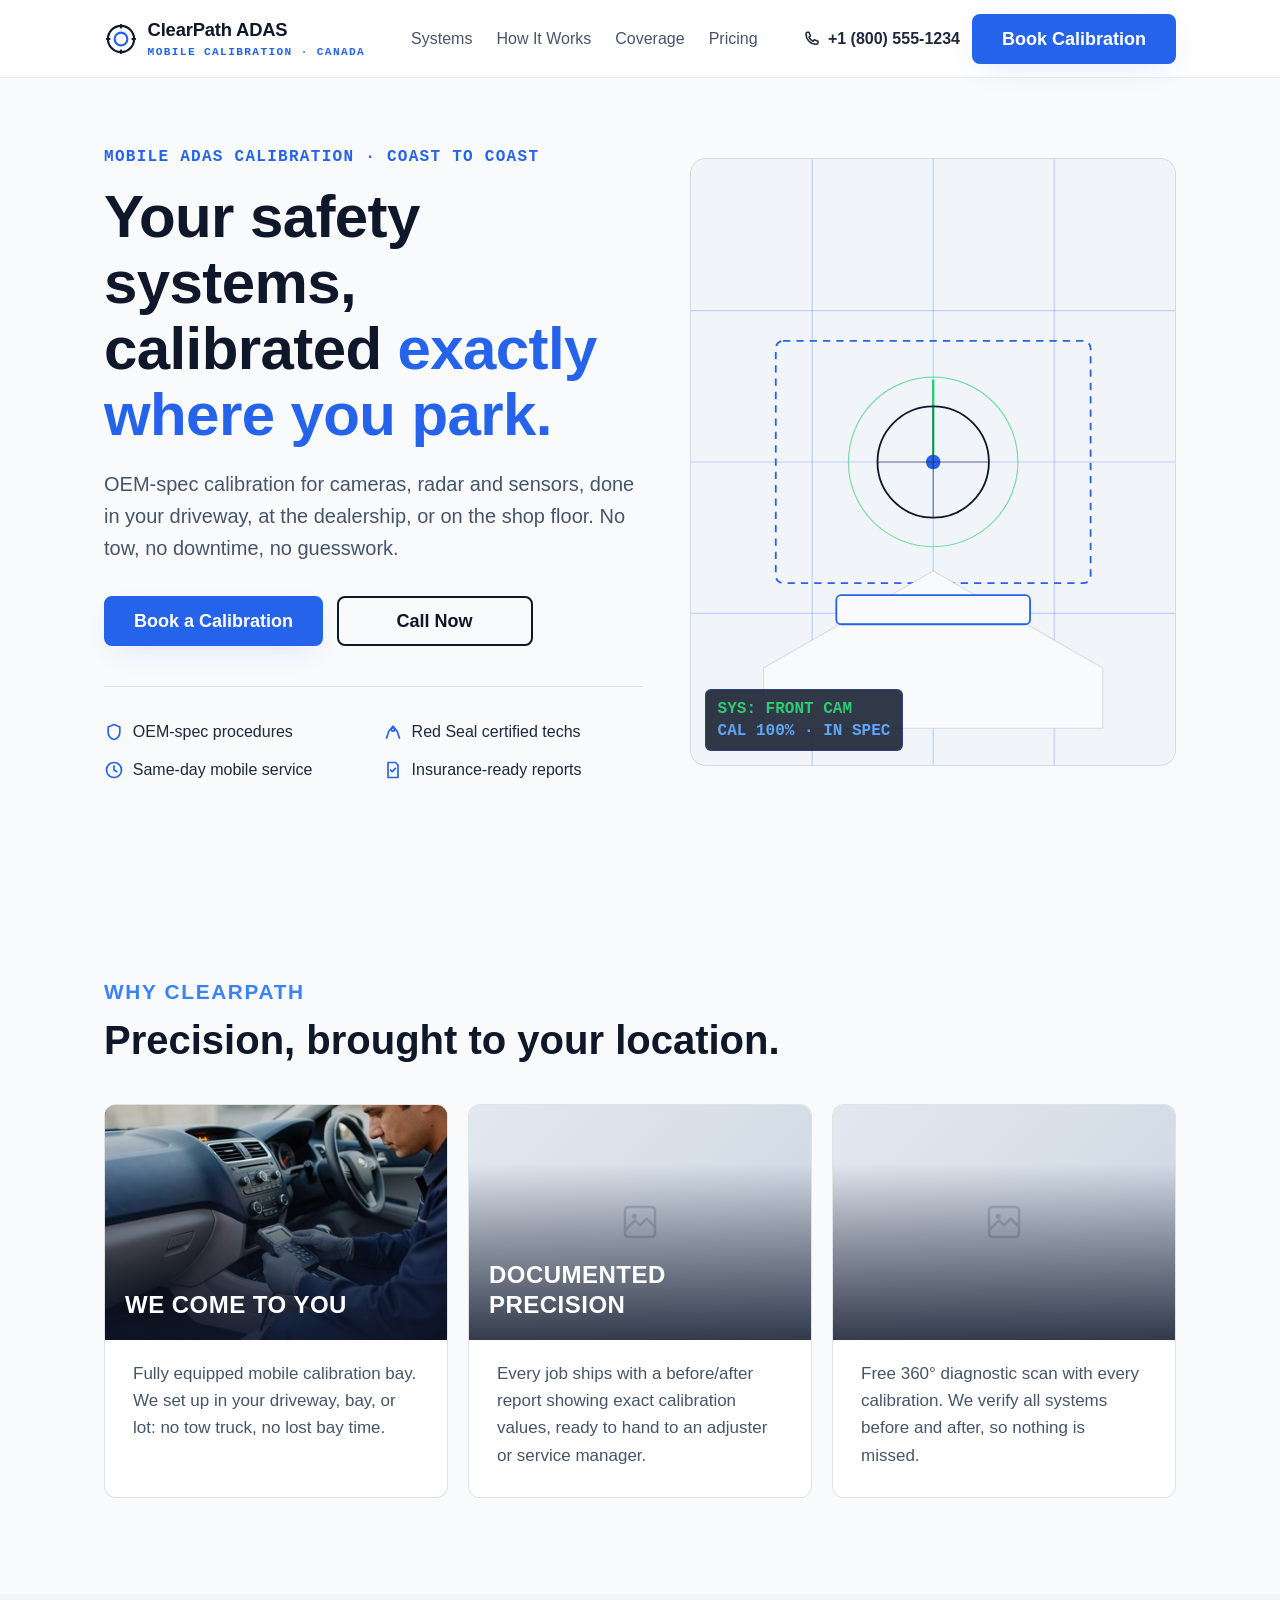
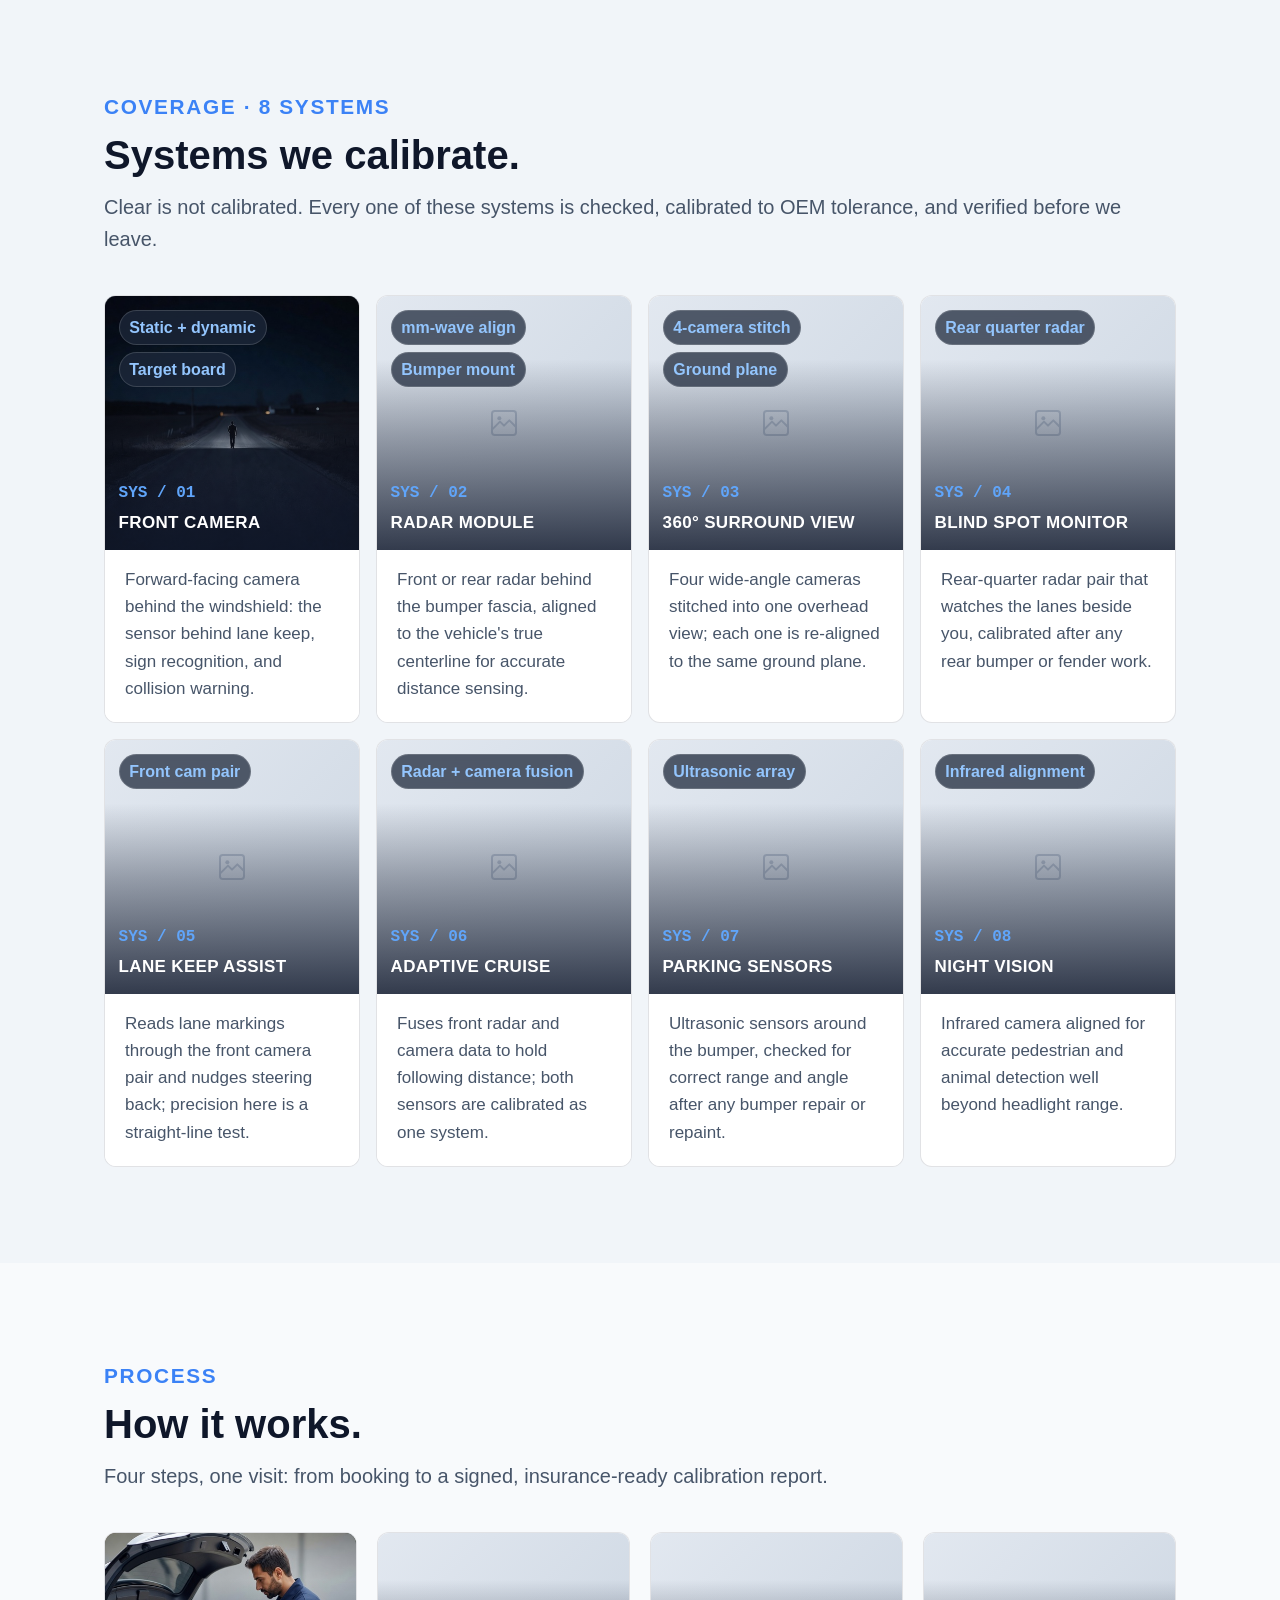
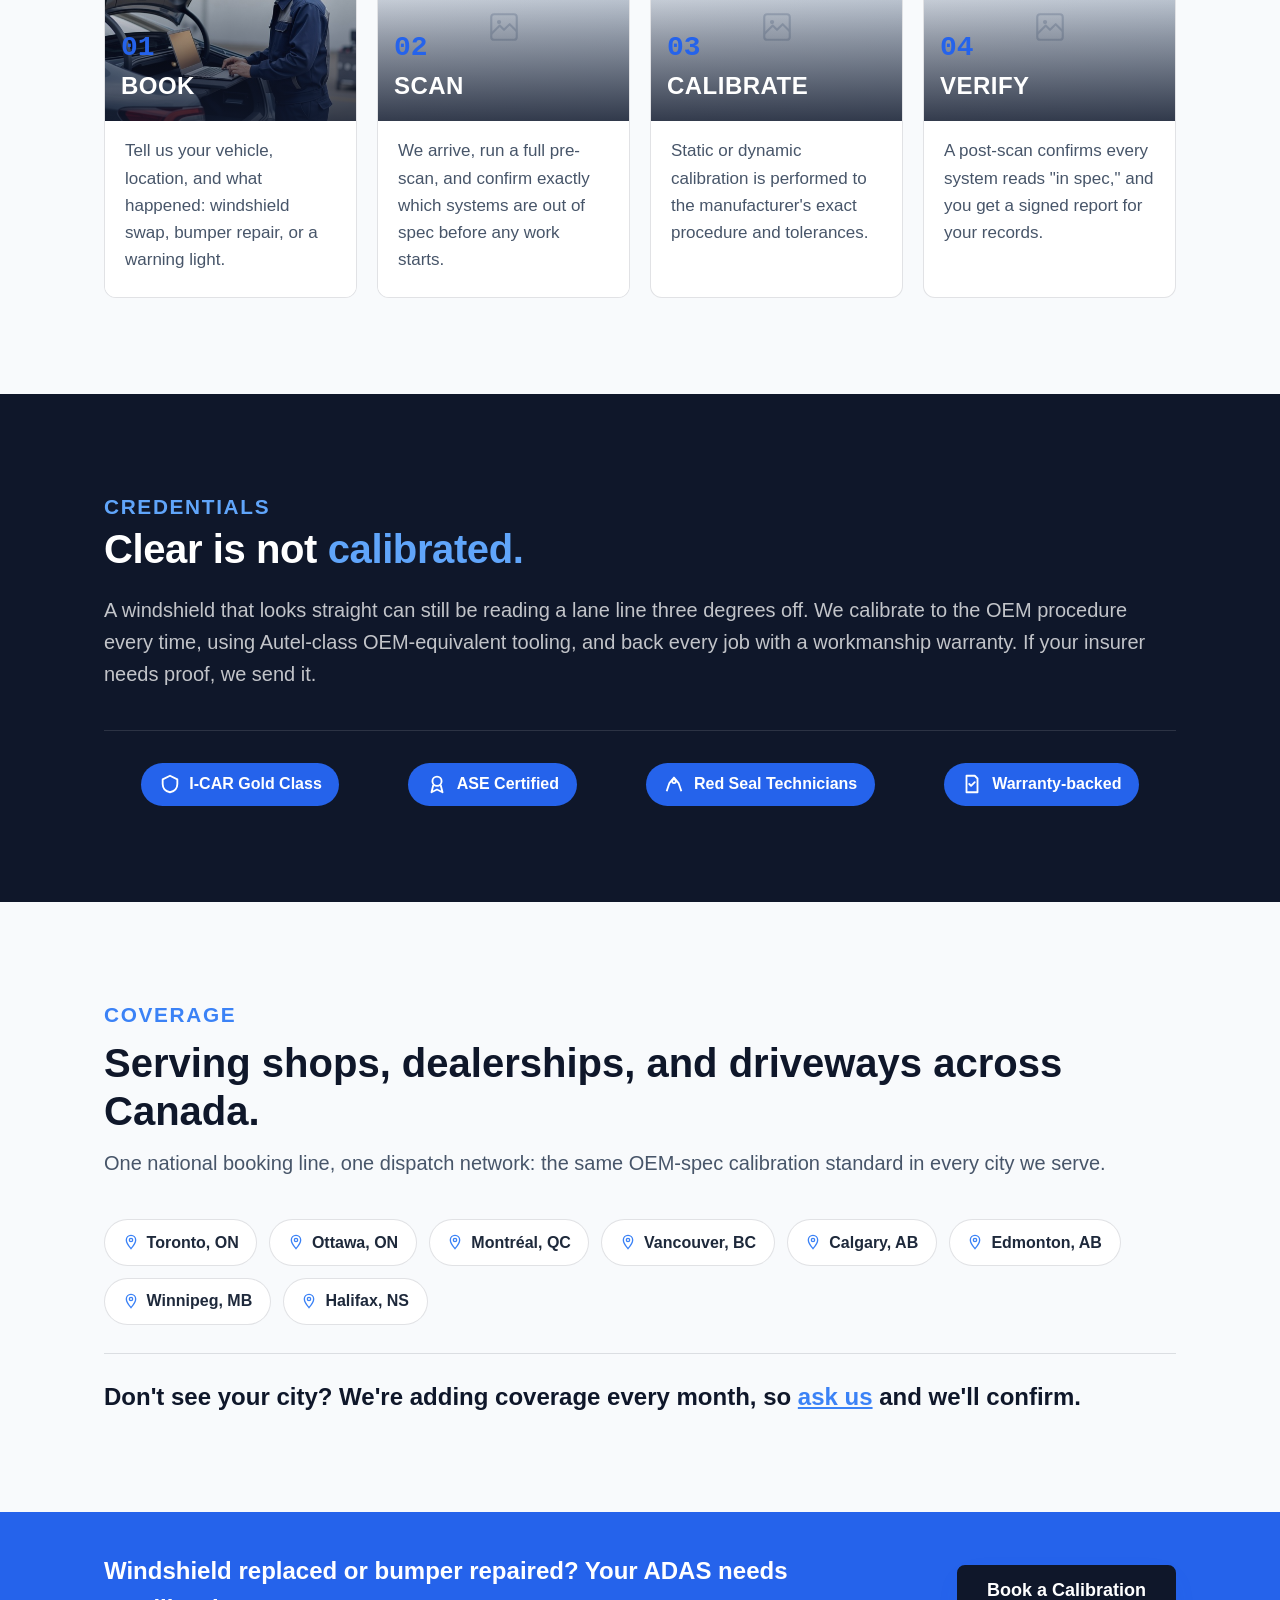
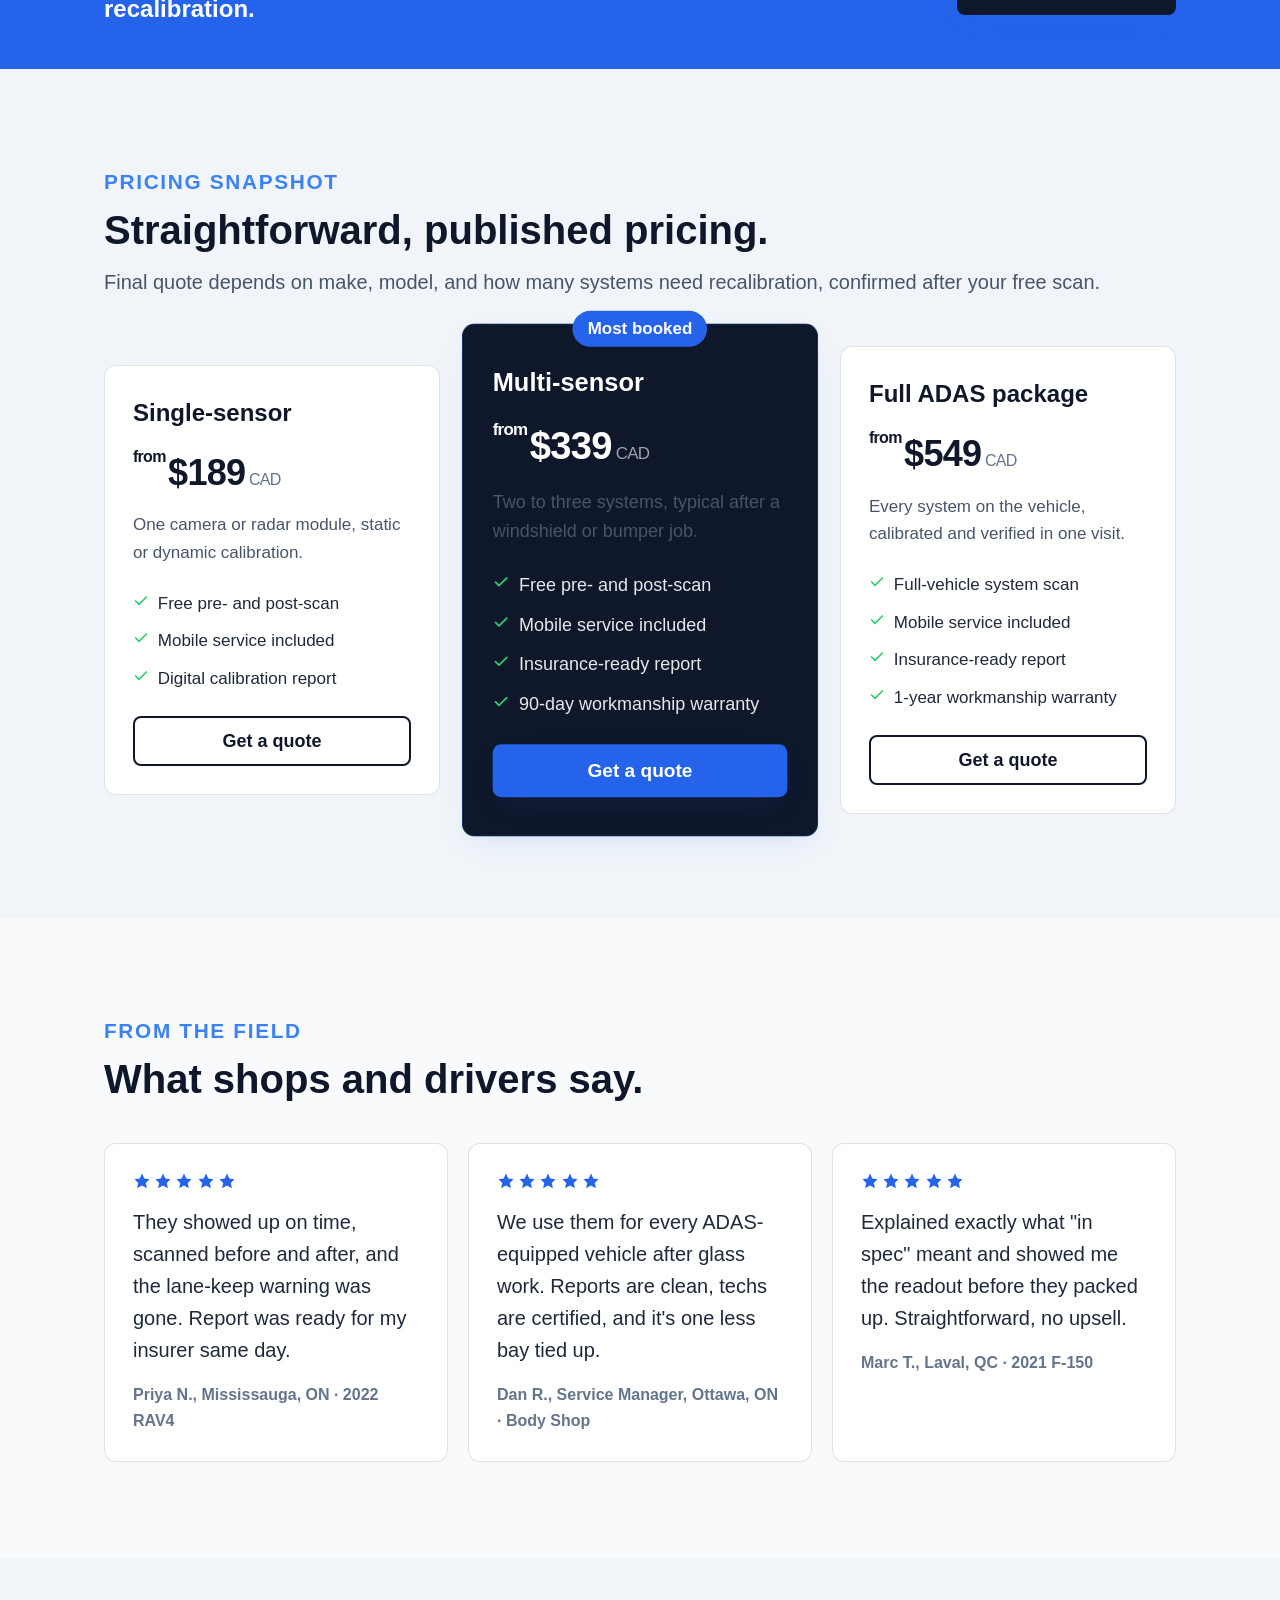
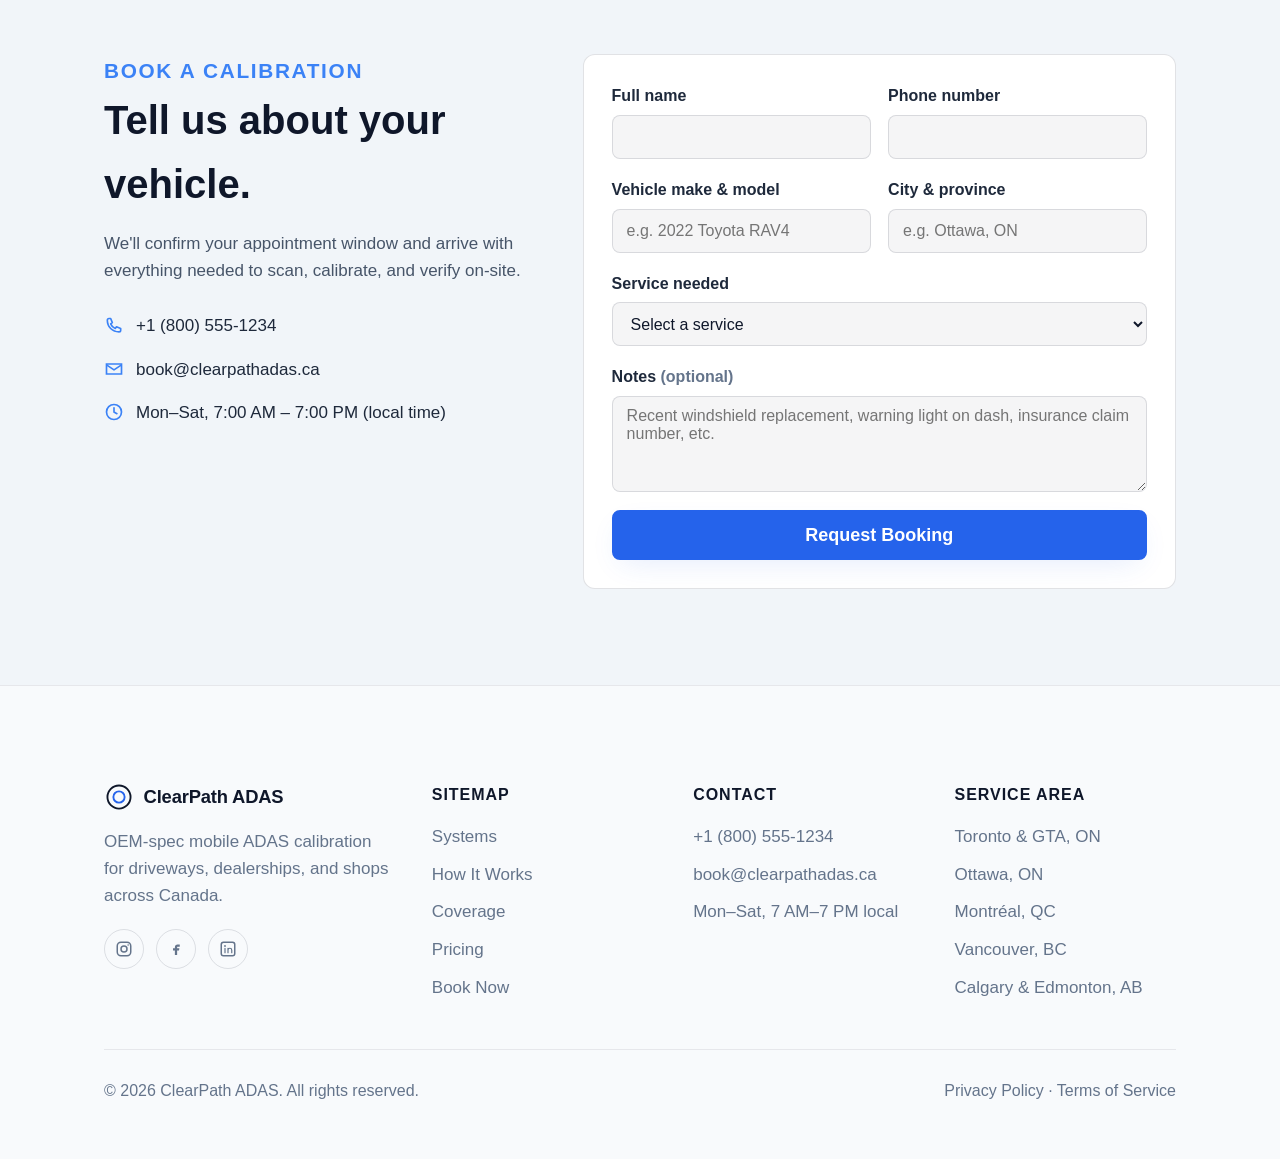
==== commit ff334f67: "old theme patch" ====
--- a/index.html
+++ b/index.html
@@ -13,14 +13,45 @@
    TOKENS
    ============================================================ */
       :root {
-        --navy-950: #0b1220;
-        --navy-800: #141f33;
+        /* New Color System */
+        --bg-base: #f8fafc;
+        --bg-container: #ffffff;
+        --bg-section-alt: #f1f5f9;
+        --bg-nav: rgba(255, 255, 255, 0.8);
+        
+        --accent-500: #2563eb;
+        --accent-400: #3b82f6;
+        --accent-300: #60a5fa;
+        --accent-glow: rgba(37, 99, 235, 0.15);
+        
+        --text-primary: #1e293b;
+        --text-secondary: #475569;
+        --text-tertiary: #64748b;
+        --text-heading: #0f172a;
+        --text-nav: #475569;
+        --text-nav-hover: #2563eb;
+        
+        --border-subtle: rgba(15, 23, 42, 0.08);
+        --border-default: rgba(15, 23, 42, 0.12);
+        --border-hover: rgba(37, 99, 235, 0.4);
+        --border-accent: rgba(37, 99, 235, 0.3);
+        --border-accent-hover: rgba(37, 99, 235, 0.6);
+        
+        --shadow-soft: 0 4px 12px rgba(0, 0, 0, 0.08);
+        --shadow-glow: 0 10px 30px -10px rgba(37, 99, 235, 0.15);
+
+        --gradient-text: linear-gradient(to bottom, #0f172a, #334155);
+        --gradient-cta-border: linear-gradient(180deg, rgba(37, 99, 235, 1) 0%, rgba(37, 99, 235, 0) 100%);
+
+        /* Legacy mappings for existing structure */
+        --navy-950: var(--text-heading);
+        --navy-800: #1e293b;
         --white: #ffffff;
-        --gray-50: #f4f6f9;
-        --gray-600: #4b5568;
-        --ink-900: #0f1626;
-        --amber-500: #f5a524;
-        --amber-700: #b97300;
+        --gray-50: var(--bg-section-alt);
+        --gray-600: var(--text-secondary);
+        --ink-900: var(--text-primary);
+        --amber-500: var(--accent-500);
+        --amber-700: var(--accent-400);
         --green-500: #2ecc71;
         --red-500: #e5484d;
 
@@ -95,8 +126,8 @@
           sans-serif;
         font-size: var(--fs-body);
         line-height: 1.6;
-        color: var(--ink-900);
-        background: var(--white);
+        color: var(--text-primary);
+        background: var(--bg-base);
         -webkit-font-smoothing: antialiased;
         overflow-x: hidden;
         width: 100%;
@@ -138,7 +169,7 @@
         border: 0;
       }
       :focus-visible {
-        outline: 2px solid var(--amber-500);
+        outline: 2px solid var(--accent-500);
         outline-offset: 2px;
       }
       :focus:not(:focus-visible) {
@@ -158,7 +189,7 @@
         font-weight: 700;
         letter-spacing: 0.08em;
         text-transform: uppercase;
-        color: var(--amber-700);
+        color: var(--accent-400);
         font-family: "SFMono-Regular", Tahoma, sans-serif;
       }
       .section-header {
@@ -171,18 +202,19 @@
         line-height: 1.2;
         margin-top: 0.5rem;
         max-width: none;
+        color: var(--text-heading);
       }
       .section-header p {
         font-size: var(--fs-body-lg);
-        color: var(--gray-600);
+        color: var(--text-secondary);
         margin-top: 0.75rem;
         max-width: none;
       }
       .on-dark .section-header p {
-        color: rgba(255, 255, 255, 0.72);
+        color: var(--text-tertiary);
       }
       .on-dark .section-label {
-        color: var(--amber-500);
+        color: var(--accent-300);
       }
 
       /* ============================================================
@@ -210,19 +242,20 @@
         filter: brightness(0.92);
       }
       .btn-primary {
-        background: var(--amber-500);
-        color: var(--navy-950);
-        border-color: var(--amber-500);
+        background: var(--accent-500);
+        color: #ffffff;
+        border-color: var(--accent-500);
+        box-shadow: var(--shadow-glow);
       }
       .btn-secondary-light {
         background: transparent;
-        color: var(--white);
-        border-color: var(--white);
+        color: #ffffff;
+        border-color: #ffffff;
       }
       .btn-secondary-dark {
         background: transparent;
-        color: var(--navy-950);
-        border-color: var(--navy-950);
+        color: var(--text-heading);
+        border-color: var(--text-heading);
       }
       .btn-block {
         width: 100%;
@@ -235,8 +268,10 @@
         position: sticky;
         top: 0;
         z-index: 40;
-        background: var(--navy-950);
-        border-bottom: 1px solid rgba(255, 255, 255, 0.08);
+        background: var(--bg-nav);
+        backdrop-filter: blur(12px);
+        -webkit-backdrop-filter: blur(12px);
+        border-bottom: 1px solid var(--border-subtle);
       }
       .site-header .wrap {
         display: flex;
@@ -250,7 +285,7 @@
         display: flex;
         align-items: center;
         gap: 0.6rem;
-        color: var(--white);
+        color: var(--text-heading);
         text-decoration: none;
         font-weight: 700;
         font-size: 1.15rem;
@@ -265,7 +300,7 @@
         font-family: "SFMono-Regular", Consolas, monospace;
         font-size: 0.7rem;
         letter-spacing: 0.12em;
-        color: var(--amber-500);
+        color: var(--accent-500);
         display: block;
         font-weight: 700;
         white-space: nowrap;
@@ -283,7 +318,7 @@
         white-space: nowrap;
       }
       .primary-nav a {
-        color: rgba(255, 255, 255, 0.82);
+        color: var(--text-nav);
         text-decoration: none;
         font-weight: 500;
         font-size: var(--fs-small);
@@ -291,8 +326,8 @@
         border-bottom: 2px solid transparent;
       }
       .primary-nav a:hover {
-        color: var(--white);
-        border-color: var(--amber-500);
+        color: var(--text-nav-hover);
+        border-color: var(--accent-500);
       }
       .header-actions {
         display: flex;
@@ -306,7 +341,7 @@
         display: none;
         align-items: center;
         gap: 0.4rem;
-        color: var(--white);
+        color: var(--text-primary);
         text-decoration: none;
         font-weight: 600;
         font-size: var(--fs-small);
@@ -319,28 +354,30 @@
         width: 44px;
         height: 44px;
         background: transparent;
-        border: 1px solid rgba(255, 255, 255, 0.25);
+        border: 1px solid var(--border-default);
         border-radius: var(--radius-sm);
-        color: var(--white);
+        color: var(--text-heading);
         cursor: pointer;
       }
       .mobile-nav {
         display: none;
         flex-direction: column;
-        background: var(--navy-950);
-        border-top: 1px solid rgba(255, 255, 255, 0.08);
+        background: rgba(255, 255, 255, 0.95);
+        backdrop-filter: blur(16px);
+        -webkit-backdrop-filter: blur(16px);
+        border-top: 1px solid var(--border-subtle);
         padding: 0.5rem var(--side-pad) 1.25rem;
       }
       .mobile-nav.open {
         display: flex;
       }
       .mobile-nav a {
-        color: rgba(255, 255, 255, 0.85);
+        color: var(--text-nav);
         text-decoration: none;
         padding: 0.85rem 0;
         font-size: var(--fs-body-lg);
         font-weight: 500;
-        border-bottom: 1px solid rgba(255, 255, 255, 0.06);
+        border-bottom: 1px solid var(--border-subtle);
       }
       .mobile-nav .header-phone {
         display: flex;
@@ -371,8 +408,8 @@
    HERO
    ============================================================ */
       .hero {
-        background: var(--navy-950);
-        color: var(--white);
+        background: var(--bg-base);
+        color: var(--text-heading);
         position: relative;
         overflow: hidden;
         padding-block: clamp(2.5rem, 6vw, 4rem) var(--section-pad);
@@ -397,7 +434,7 @@
         font-family: "SFMono-Regular", Consolas, monospace;
         font-size: var(--fs-small);
         font-weight: 700;
-        color: var(--amber-500);
+        color: var(--accent-500);
         letter-spacing: 0.08em;
         text-transform: uppercase;
         margin-bottom: 0.85rem;
@@ -409,11 +446,11 @@
         letter-spacing: -0.01em;
       }
       .hero h1 .accent {
-        color: var(--amber-500);
+        color: var(--accent-500);
       }
       .hero .lead {
         font-size: var(--fs-body-lg);
-        color: rgba(255, 255, 255, 0.78);
+        color: var(--text-secondary);
         margin-top: 1.25rem;
       }
       .hero-ctas {
@@ -431,7 +468,7 @@
         gap: 0.75rem 1.25rem;
         margin-top: 2.5rem;
         padding-top: 2rem;
-        border-top: 1px solid rgba(255, 255, 255, 0.12);
+        border-top: 1px solid var(--border-default);
       }
       .trust-badge {
         display: flex;
@@ -439,11 +476,11 @@
         gap: 0.55rem;
         font-size: var(--fs-small);
         font-weight: 500;
-        color: rgba(255, 255, 255, 0.88);
+        color: var(--text-primary);
       }
       .trust-badge svg {
         flex: none;
-        color: var(--amber-500);
+        color: var(--accent-500);
       }
 
       .hero-visual {
@@ -459,8 +496,8 @@
         position: relative;
         border-radius: 16px;
         overflow: hidden;
-        background: var(--navy-800);
-        border: 1px solid rgba(255, 255, 255, 0.1);
+        background: var(--bg-section-alt);
+        border: 1px solid var(--border-default);
         aspect-ratio: 4/5;
         display: flex;
         align-items: center;
@@ -477,8 +514,8 @@
         font-family: "SFMono-Regular", Consolas, monospace;
         font-size: var(--fs-small);
         font-weight: 700;
-        background: rgba(11, 18, 32, 0.82);
-        border: 1px solid rgba(245, 165, 36, 0.4);
+        background: rgba(15, 23, 42, 0.85);
+        border: 1px solid var(--border-accent);
         color: var(--green-500);
         padding: 0.5rem 0.75rem;
         border-radius: 6px;
@@ -486,7 +523,7 @@
       }
       .hud-readout span {
         display: block;
-        color: var(--amber-500);
+        color: var(--accent-300);
       }
       @keyframes sweep {
         from {
@@ -515,17 +552,23 @@
         }
       }
       .why-card {
-        background: var(--white);
-        border: 1px solid rgba(0, 0, 0, 0.08);
+        background: var(--bg-container);
+        border: 1px solid var(--border-default);
         border-radius: var(--radius);
         overflow: hidden;
         display: flex;
         flex-direction: column;
+        transition: border-color 0.3s ease, transform 0.5s ease, box-shadow 0.3s ease;
+      }
+      .why-card:hover {
+        border-color: var(--border-hover);
+        transform: translateY(-4px);
+        box-shadow: var(--shadow-glow);
       }
       .media-placeholder {
         position: relative;
         aspect-ratio: 16/11;
-        background: linear-gradient(135deg, #d6dce7 0%, #bfc8d8 100%);
+        background: linear-gradient(135deg, #e2e8f0 0%, #cbd5e1 100%);
         overflow: hidden;
       }
       .media-placeholder .media-icon {
@@ -535,7 +578,7 @@
         display: flex;
         align-items: center;
         justify-content: center;
-        color: #8b96ab;
+        color: #94a3b8;
         opacity: 0.55;
       }
       .media-placeholder .media-photo {
@@ -552,9 +595,9 @@
         z-index: 2;
         background: linear-gradient(
           to top,
-          rgba(11, 18, 32, 0.82) 0%,
-          rgba(11, 18, 32, 0.35) 45%,
-          rgba(11, 18, 32, 0) 75%
+          rgba(15, 23, 42, 0.82) 0%,
+          rgba(15, 23, 42, 0.35) 45%,
+          rgba(15, 23, 42, 0) 75%
         );
       }
       .why-card .media-placeholder {
@@ -568,14 +611,14 @@
         font-family: "SFMono-Regular", Consolas, monospace;
         font-size: var(--fs-small);
         font-weight: 700;
-        color: var(--amber-500);
+        color: var(--accent-300);
         letter-spacing: 0.06em;
       }
       .why-card .media-placeholder h3 {
         position: relative;
         z-index: 3;
         margin-top: auto;
-        color: var(--white);
+        color: #ffffff;
         font-size: var(--fs-h3);
         font-weight: 700;
         line-height: 1.25;
@@ -584,9 +627,10 @@
       }
       .why-card-body {
         padding: 1.25rem 1.75rem 1.75rem;
+        background: var(--bg-container);
       }
       .why-card-body p {
-        color: var(--gray-600);
+        color: var(--text-secondary);
         font-size: var(--fs-body);
       }
 
@@ -594,7 +638,7 @@
    SYSTEMS GRID (catalog-card pattern)
    ============================================================ */
       .bg-alt {
-        background: var(--gray-50);
+        background: var(--bg-section-alt);
       }
       .systems-grid {
         display: grid;
@@ -617,12 +661,18 @@
         }
       }
       .sys-card {
-        background: var(--white);
-        border: 1px solid rgba(0, 0, 0, 0.08);
+        background: var(--bg-container);
+        border: 1px solid var(--border-default);
         border-radius: var(--radius);
         overflow: hidden;
         display: flex;
         flex-direction: column;
+        transition: border-color 0.3s ease, transform 0.5s ease, box-shadow 0.3s ease;
+      }
+      .sys-card:hover {
+        border-color: var(--border-hover);
+        transform: translateY(-4px);
+        box-shadow: var(--shadow-glow);
       }
       .sys-card .media-placeholder {
         aspect-ratio: 1/1;
@@ -644,12 +694,12 @@
         font-family: "SFMono-Regular", Consolas, monospace;
         font-size: var(--fs-small);
         font-weight: 700;
-        color: var(--amber-500);
+        color: var(--accent-300);
       }
       .sys-card .media-placeholder h3 {
         position: relative;
         z-index: 3;
-        color: var(--white);
+        color: #ffffff;
         font-size: 1.0625rem;
         font-weight: 700;
         margin-top: 0.15rem;
@@ -658,9 +708,10 @@
       }
       .sys-card-body {
         padding: 1rem 1.25rem 1.25rem;
+        background: var(--bg-container);
       }
       .sys-card-body p {
-        color: var(--gray-600);
+        color: var(--text-secondary);
         font-size: var(--fs-body);
       }
       .chip {
@@ -668,9 +719,11 @@
         font-weight: 700;
         padding: 0.25rem 0.6rem;
         border-radius: 999px;
-        background: rgba(11, 18, 32, 0.82);
-        color: var(--white);
+        background: rgba(30, 41, 59, 0.75);
+        color: #93c5fd;
         border: 1px solid rgba(255, 255, 255, 0.15);
+        backdrop-filter: blur(12px);
+        -webkit-backdrop-filter: blur(12px);
       }
 
       /* ============================================================
@@ -687,12 +740,18 @@
         }
       }
       .step {
-        background: var(--white);
-        border: 1px solid rgba(0, 0, 0, 0.08);
+        background: var(--bg-container);
+        border: 1px solid var(--border-default);
         border-radius: var(--radius);
         overflow: hidden;
         display: flex;
         flex-direction: column;
+        transition: border-color 0.3s ease, transform 0.5s ease, box-shadow 0.3s ease;
+      }
+      .step:hover {
+        border-color: var(--border-hover);
+        transform: translateY(-4px);
+        box-shadow: var(--shadow-glow);
       }
       .step .media-placeholder {
         aspect-ratio: 4/3;
@@ -707,13 +766,13 @@
         font-family: "SFMono-Regular", Consolas, monospace;
         font-weight: 700;
         font-size: 1.75rem;
-        color: var(--amber-500);
+        color: var(--accent-500);
         line-height: 1;
       }
       .step .media-placeholder h3 {
         position: relative;
         z-index: 3;
-        color: var(--white);
+        color: #ffffff;
         font-size: var(--fs-h3);
         font-weight: 700;
         margin-top: 0.3rem;
@@ -722,9 +781,10 @@
       }
       .step-body {
         padding: 1rem 1.25rem 1.5rem;
+        background: var(--bg-container);
       }
       .step-body p {
-        color: var(--gray-600);
+        color: var(--text-secondary);
         font-size: var(--fs-body);
       }
 
@@ -732,8 +792,8 @@
    TRUST STRIP
    ============================================================ */
       .trust-strip {
-        background: var(--navy-950);
-        color: var(--white);
+        background: var(--text-heading);
+        color: #ffffff;
       }
       .trust-statement {
         font-size: var(--fs-h2);
@@ -742,7 +802,7 @@
         letter-spacing: -0.01em;
       }
       .trust-statement .accent {
-        color: var(--amber-500);
+        color: var(--accent-300);
       }
       .trust-detail {
         color: rgba(255, 255, 255, 0.75);
@@ -768,15 +828,15 @@
         display: flex;
         align-items: center;
         gap: 0.55rem;
-        background: var(--amber-500);
-        color: var(--navy-950);
+        background: var(--accent-500);
+        color: #ffffff;
         font-weight: 700;
         font-size: var(--fs-small);
         padding: 0.55rem 1.1rem;
         border-radius: 999px;
       }
       .cert-item svg {
-        color: var(--navy-950);
+        color: #ffffff;
       }
 
       /* ============================================================
@@ -792,29 +852,33 @@
         display: inline-flex;
         align-items: center;
         gap: 0.5rem;
-        background: var(--white);
-        border: 1px solid rgba(0, 0, 0, 0.1);
+        background: var(--bg-container);
+        border: 1px solid var(--border-default);
         border-radius: 999px;
         padding: 0.6rem 1.1rem;
         font-size: var(--fs-small);
         font-weight: 600;
-        color: var(--ink-900);
+        color: var(--text-primary);
+        transition: border-color 0.15s ease;
+      }
+      .city-chip:hover {
+        border-color: var(--border-hover);
       }
       .city-chip svg {
-        color: var(--amber-700);
+        color: var(--accent-400);
         flex: none;
       }
       .coverage-note {
         margin-top: 1.75rem;
         font-size: var(--fs-h3);
         font-weight: 600;
-        color: var(--ink-900);
+        color: var(--text-heading);
         width: 100%;
         padding-top: 1.5rem;
-        border-top: 1px solid rgba(0, 0, 0, 0.08);
+        border-top: 1px solid var(--border-default);
       }
       .coverage-note a {
-        color: var(--amber-700);
+        color: var(--accent-400);
         font-weight: 700;
         text-decoration: underline;
       }
@@ -835,19 +899,25 @@
         }
       }
       .price-card {
-        border: 1px solid rgba(0, 0, 0, 0.08);
+        border: 1px solid var(--border-default);
         border-radius: var(--radius);
         padding: 1.75rem;
         display: flex;
         flex-direction: column;
-        background: var(--white);
+        background: var(--bg-container);
+        transition: border-color 0.3s ease, transform 0.5s ease, box-shadow 0.3s ease;
+      }
+      .price-card:hover {
+        border-color: var(--border-hover);
+        transform: translateY(-4px);
+        box-shadow: var(--shadow-glow);
       }
       .price-card.featured {
-        background: var(--navy-950);
-        color: var(--white);
-        border-color: var(--navy-950);
+        background: var(--text-heading);
+        color: #ffffff;
+        border-color: var(--border-accent);
         position: relative;
-        box-shadow: 0 20px 40px -12px rgba(11, 18, 32, 0.35);
+        box-shadow: var(--shadow-glow);
       }
       @media (min-width: 768px) {
         .price-card.featured {
@@ -855,10 +925,14 @@
           transform: scale(1.06);
           z-index: 1;
         }
+        .price-card.featured:hover {
+          border-color: var(--border-accent-hover);
+          transform: scale(1.06) translateY(-4px);
+        }
       }
       .price-card.featured .price-tag,
       .price-card.featured h3 {
-        color: var(--white);
+        color: #ffffff;
       }
       .price-card.featured p {
         color: rgba(255, 255, 255, 0.75);
@@ -871,8 +945,8 @@
         top: -13px;
         left: 50%;
         transform: translateX(-50%);
-        background: var(--amber-500);
-        color: var(--navy-950);
+        background: var(--accent-500);
+        color: #ffffff;
         font-size: var(--fs-small);
         font-weight: 700;
         padding: 0.25rem 0.9rem;
@@ -882,12 +956,14 @@
       .price-card h3 {
         font-size: var(--fs-h3);
         font-weight: 600;
+        color: var(--text-heading);
       }
       .price-tag {
         font-size: 2.25rem;
         font-weight: 700;
         margin-top: 0.75rem;
         letter-spacing: -0.02em;
+        color: var(--text-heading);
       }
       .price-tag sup {
         font-size: 1rem;
@@ -898,14 +974,14 @@
       .price-tag .per {
         font-size: var(--fs-small);
         font-weight: 500;
-        color: var(--gray-600);
+        color: var(--text-tertiary);
       }
       .price-card.featured .price-tag .per {
         color: rgba(255, 255, 255, 0.6);
       }
       .price-card p.desc {
         margin-top: 0.6rem;
-        color: var(--gray-600);
+        color: var(--text-secondary);
         font-size: var(--fs-body);
       }
       .price-list {
@@ -922,7 +998,7 @@
         align-items: flex-start;
         gap: 0.55rem;
         font-size: var(--fs-body);
-        color: var(--ink-900);
+        color: var(--text-primary);
       }
       .price-list svg {
         flex: none;
@@ -947,26 +1023,32 @@
         }
       }
       .testi-card {
-        background: var(--gray-50);
-        border: 1px solid rgba(0, 0, 0, 0.08);
+        background: var(--bg-container);
+        border: 1px solid var(--border-default);
         border-radius: var(--radius);
         padding: 1.75rem;
         display: flex;
         flex-direction: column;
         gap: 1rem;
+        transition: border-color 0.3s ease, transform 0.5s ease, box-shadow 0.3s ease;
+      }
+      .testi-card:hover {
+        border-color: var(--border-hover);
+        transform: translateY(-4px);
+        box-shadow: var(--shadow-glow);
       }
       .stars {
         display: flex;
         gap: 0.2rem;
-        color: var(--amber-500);
+        color: var(--accent-500);
       }
       .testi-quote {
         font-size: var(--fs-body-lg);
-        color: var(--ink-900);
+        color: var(--text-primary);
       }
       .testi-who {
         font-size: var(--fs-small);
-        color: var(--gray-600);
+        color: var(--text-tertiary);
         font-weight: 600;
       }
 
@@ -986,9 +1068,10 @@
       .contact-info h2 {
         font-size: var(--fs-h2);
         font-weight: 700;
+        color: var(--text-heading);
       }
       .contact-info p {
-        color: var(--gray-600);
+        color: var(--text-secondary);
         margin-top: 0.9rem;
       }
       .contact-list {
@@ -1008,7 +1091,7 @@
       }
       .contact-list svg {
         flex: none;
-        color: var(--amber-700);
+        color: var(--accent-400);
       }
       .contact-list a {
         text-decoration: none;
@@ -1018,8 +1101,8 @@
       }
 
       .booking-form {
-        background: var(--gray-50);
-        border: 1px solid rgba(0, 0, 0, 0.08);
+        background: var(--bg-container);
+        border: 1px solid var(--border-default);
         border-radius: var(--radius);
         padding: 1.75rem;
       }
@@ -1042,18 +1125,18 @@
       .field label {
         font-size: var(--fs-small);
         font-weight: 600;
-        color: var(--ink-900);
+        color: var(--text-primary);
       }
       .field input,
       .field select,
       .field textarea {
         min-height: 44px;
         border-radius: var(--radius-sm);
-        border: 1px solid rgba(0, 0, 0, 0.18);
+        border: 1px solid var(--border-default);
         padding: 10px 14px;
         font-size: 1rem;
-        background: var(--white);
-        color: var(--ink-900);
+        background: rgba(15, 23, 42, 0.04);
+        color: var(--text-heading);
       }
       .field textarea {
         min-height: 96px;
@@ -1062,11 +1145,11 @@
       .field input:focus,
       .field select:focus,
       .field textarea:focus {
-        border-color: var(--amber-500);
+        border-color: var(--accent-500);
       }
       .field-hint {
         font-size: var(--fs-small);
-        color: var(--gray-600);
+        color: var(--text-tertiary);
       }
       .field-error {
         font-size: var(--fs-small);
@@ -1109,7 +1192,7 @@
    MID-PAGE CTA
    ============================================================ */
       .mid-cta {
-        background: var(--amber-500);
+        background: var(--accent-500);
       }
       .mid-cta .wrap {
         display: flex;
@@ -1122,22 +1205,23 @@
       .mid-cta h2 {
         font-size: var(--fs-h3);
         font-weight: 700;
-        color: var(--navy-950);
+        color: #ffffff;
         flex: 1 1 320px;
       }
       .mid-cta .btn-primary {
-        background: var(--navy-950);
-        color: var(--white);
-        border-color: var(--navy-950);
+        background: var(--text-heading);
+        color: #ffffff;
+        border-color: var(--text-heading);
       }
 
       /* ============================================================
    FOOTER
    ============================================================ */
       .site-footer {
-        background: var(--navy-950);
-        color: rgba(255, 255, 255, 0.75);
+        background: var(--bg-base);
+        color: var(--text-tertiary);
         padding-block: var(--section-pad) calc(var(--section-pad) * 0.6);
+        border-top: 1px solid var(--border-subtle);
       }
       .footer-grid {
         display: grid;
@@ -1153,7 +1237,7 @@
         margin-bottom: 1rem;
       }
       .footer-brand p {
-        color: rgba(255, 255, 255, 0.6);
+        color: var(--text-tertiary);
         font-size: var(--fs-body);
       }
       .footer-col h3 {
@@ -1161,7 +1245,7 @@
         font-weight: 700;
         text-transform: uppercase;
         letter-spacing: 0.06em;
-        color: var(--white);
+        color: var(--text-heading);
         margin-bottom: 1rem;
       }
       .footer-col ul {
@@ -1173,12 +1257,13 @@
         gap: 0.65rem;
       }
       .footer-col a {
-        color: rgba(255, 255, 255, 0.75);
+        color: var(--text-tertiary);
         text-decoration: none;
         font-size: var(--fs-body);
+        transition: color 0.15s ease;
       }
       .footer-col a:hover {
-        color: var(--amber-500);
+        color: var(--text-heading);
       }
       .footer-social {
         display: flex;
@@ -1189,25 +1274,25 @@
         width: 40px;
         height: 40px;
         border-radius: 50%;
-        border: 1px solid rgba(255, 255, 255, 0.2);
+        border: 1px solid var(--border-default);
         display: flex;
         align-items: center;
         justify-content: center;
       }
       .footer-social a:hover {
-        border-color: var(--amber-500);
-        color: var(--amber-500);
+        border-color: var(--accent-500);
+        color: var(--accent-500);
       }
       .footer-bottom {
         margin-top: 3rem;
         padding-top: 1.75rem;
-        border-top: 1px solid rgba(255, 255, 255, 0.12);
+        border-top: 1px solid var(--border-subtle);
         display: flex;
         flex-wrap: wrap;
         gap: 1rem;
         justify-content: space-between;
         font-size: var(--fs-small);
-        color: rgba(255, 255, 255, 0.55);
+        color: var(--text-tertiary);
       }
 
       /* ============================================================
@@ -1221,8 +1306,10 @@
         z-index: 50;
         display: flex;
         height: 56px;
-        background: var(--navy-950);
-        border-top: 1px solid rgba(255, 255, 255, 0.12);
+        background: rgba(255, 255, 255, 0.95);
+        backdrop-filter: blur(12px);
+        -webkit-backdrop-filter: blur(12px);
+        border-top: 1px solid var(--border-subtle);
         padding-bottom: env(safe-area-inset-bottom);
       }
       .sticky-cta a {
@@ -1236,11 +1323,11 @@
         text-decoration: none;
       }
       .sticky-cta .call {
-        color: var(--white);
+        color: var(--text-primary);
       }
       .sticky-cta .book {
-        background: var(--amber-500);
-        color: var(--navy-950);
+        background: var(--accent-500);
+        color: #ffffff;
       }
       @media (min-width: 1024px) {
         .sticky-cta {
@@ -1284,7 +1371,7 @@
               cx="12"
               cy="12"
               r="4.5"
-              stroke="#F5A524"
+              stroke="#2563EB"
               stroke-width="1.5"
             />
             <line
@@ -1425,7 +1512,7 @@
             </p>
             <div class="hero-ctas">
               <a class="btn btn-primary" href="#contact">Book a Calibration</a>
-              <a class="btn btn-secondary-light" href="tel:+18005551234">
+              <a class="btn btn-secondary-dark" href="tel:+18005551234">
                 Call Now
               </a>
             </div>
@@ -1530,8 +1617,8 @@
                 role="img"
                 aria-label="Diagnostic HUD showing a calibration target board aligned in front of a vehicle windshield, with system status readouts."
               >
-                <rect width="400" height="500" fill="#141F33" />
-                <g stroke="#F5A524" stroke-opacity="0.35" stroke-width="1">
+                <rect width="400" height="500" fill="#f1f5f9" />
+                <g stroke="#2563EB" stroke-opacity="0.25" stroke-width="1">
                   <line x1="0" y1="125" x2="400" y2="125" />
                   <line x1="0" y1="250" x2="400" y2="250" />
                   <line x1="0" y1="375" x2="400" y2="375" />
@@ -1546,7 +1633,7 @@
                   height="200"
                   rx="6"
                   fill="none"
-                  stroke="#F5A524"
+                  stroke="#2563EB"
                   stroke-width="1.5"
                   stroke-dasharray="6 5"
                 />
@@ -1574,16 +1661,16 @@
                   cy="250"
                   r="46"
                   fill="none"
-                  stroke="#FFFFFF"
+                  stroke="#0F172A"
                   stroke-width="1.5"
                 />
-                <circle cx="200" cy="250" r="6" fill="#F5A524" />
+                <circle cx="200" cy="250" r="6" fill="#2563EB" />
                 <line
                   x1="200"
                   y1="204"
                   x2="200"
                   y2="296"
-                  stroke="#FFFFFF"
+                  stroke="#0F172A"
                   stroke-width="1"
                   stroke-opacity="0.5"
                 />
@@ -1592,15 +1679,15 @@
                   y1="250"
                   x2="246"
                   y2="250"
-                  stroke="#FFFFFF"
+                  stroke="#0F172A"
                   stroke-width="1"
                   stroke-opacity="0.5"
                 />
                 <path
                   d="M60 420 L200 340 L340 420 L340 470 L60 470 Z"
-                  fill="#0B1220"
-                  stroke="#FFFFFF"
-                  stroke-opacity="0.15"
+                  fill="#F8FAFC"
+                  stroke="#0F172A"
+                  stroke-opacity="0.1"
                 />
                 <rect
                   x="120"
@@ -1608,8 +1695,8 @@
                   width="160"
                   height="24"
                   rx="4"
-                  fill="#0B1220"
-                  stroke="#F5A524"
+                  fill="#F8FAFC"
+                  stroke="#2563EB"
                   stroke-width="1.5"
                 />
               </svg>
@@ -1759,19 +1846,17 @@
                   </svg>
                 </div>
                 <div class="media-scrim" aria-hidden="true"></div>
-                <h3>Free system scan</h3>
               </div>
               <div class="why-card-body">
                 <p>
-                  Every visit starts with a full pre-scan so you know exactly
-                  which systems need calibration before we quote anything.
+                  Free 360° diagnostic scan with every calibration. We verify all
+                  systems before and after, so nothing is missed.
                 </p>
               </div>
             </div>
           </div>
         </div>
       </section>
-
       <!-- ============================================================
      SYSTEMS WE CALIBRATE
      ============================================================ -->
@@ -2189,7 +2274,6 @@
           </div>
         </div>
       </section>
-
       <!-- ============================================================
      HOW IT WORKS
      ============================================================ -->
@@ -2504,7 +2588,6 @@
           </div>
         </div>
       </section>
-
       <!-- ============================================================
      COVERAGE
      ============================================================ -->
@@ -2964,7 +3047,6 @@
           </div>
         </div>
       </section>
-
       <!-- ============================================================
      TESTIMONIALS
      ============================================================ -->
@@ -3374,7 +3456,7 @@
                   cx="12"
                   cy="12"
                   r="4.5"
-                  stroke="#F5A524"
+                  stroke="#2563EB"
                   stroke-width="1.5"
                 />
               </svg>
